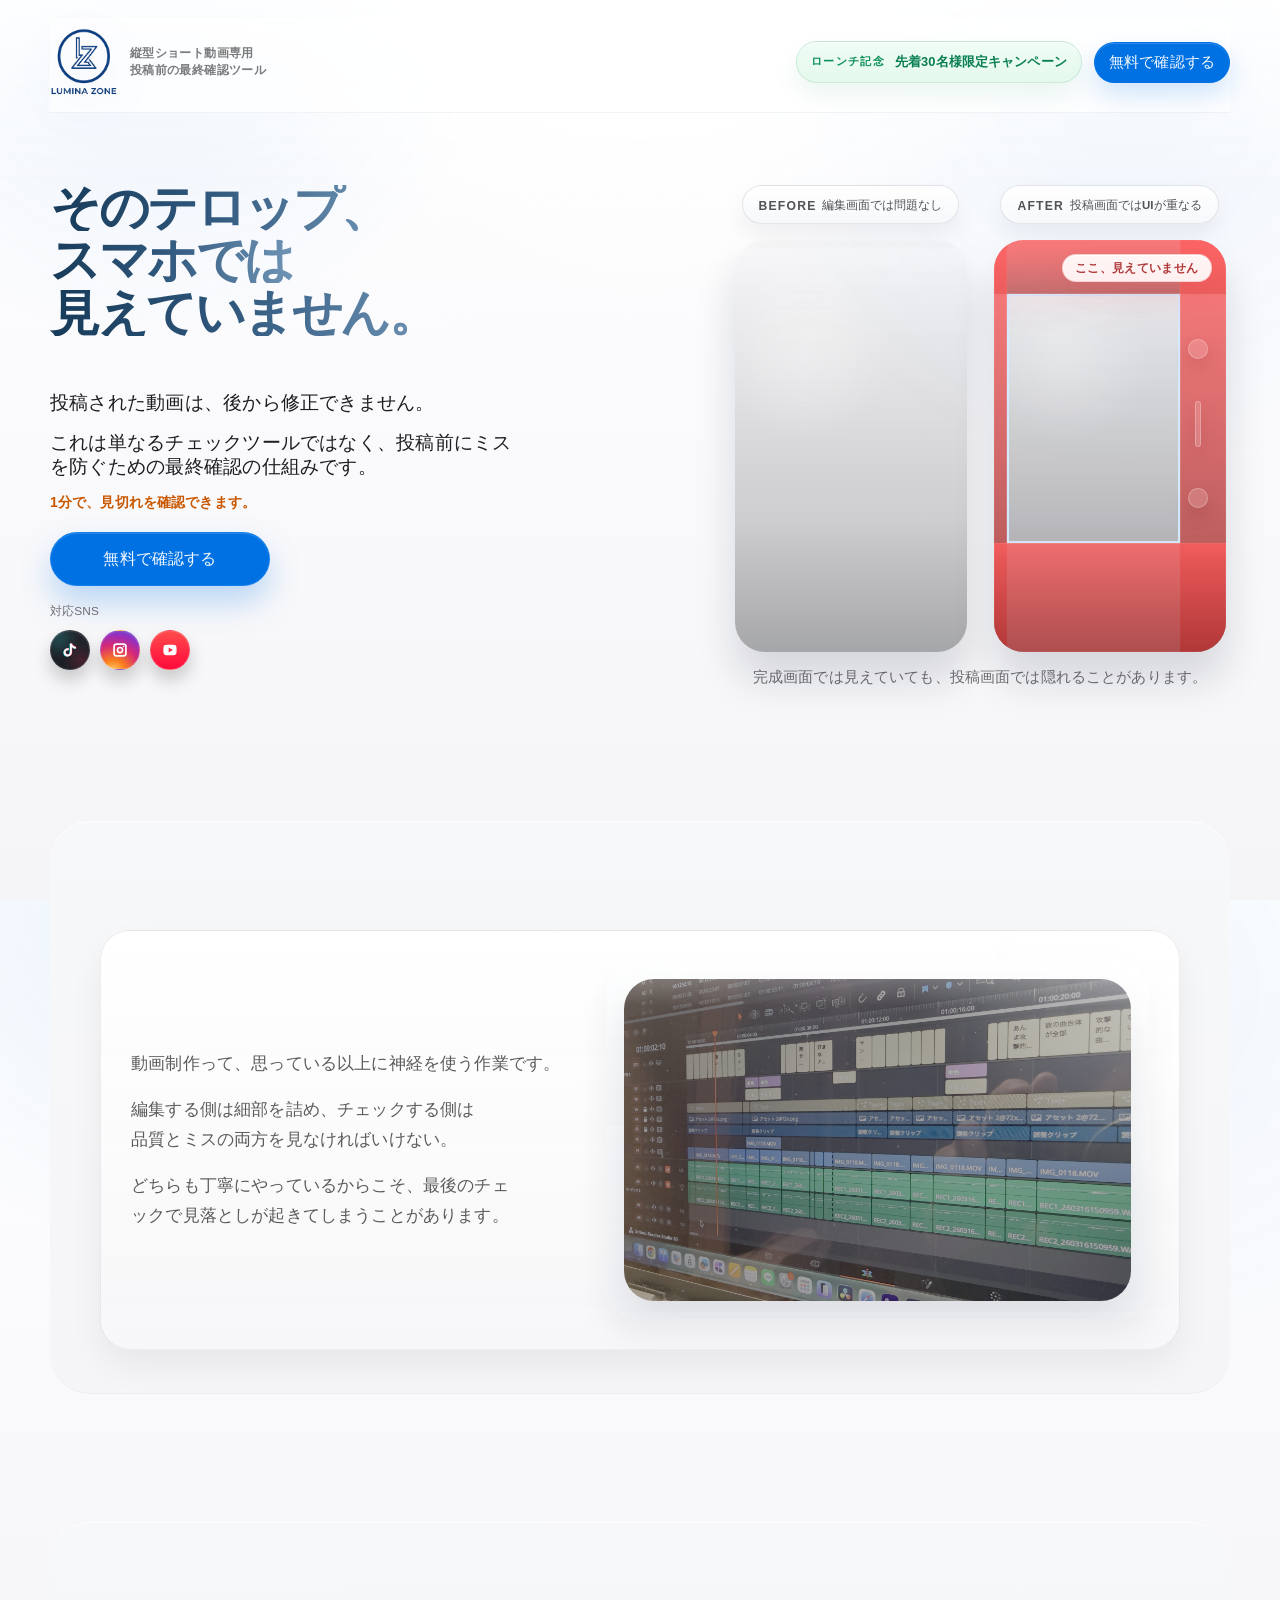
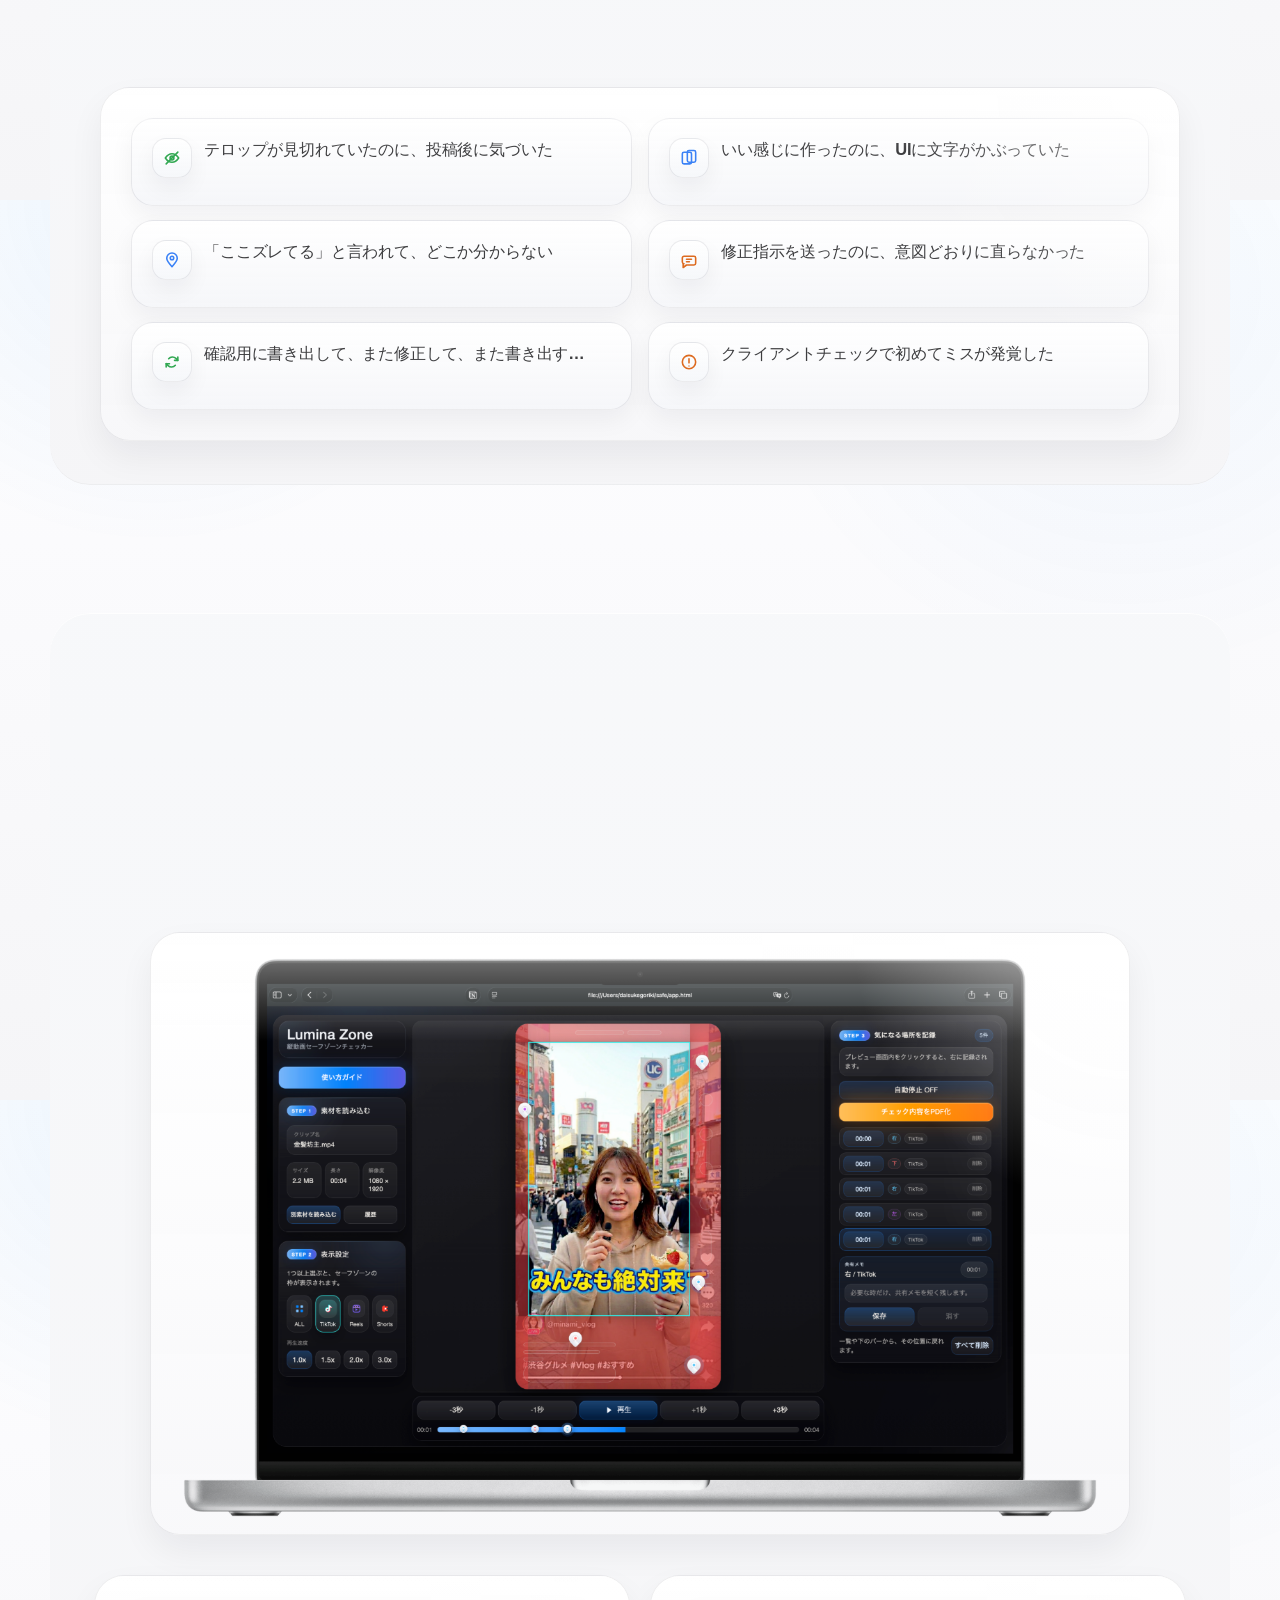
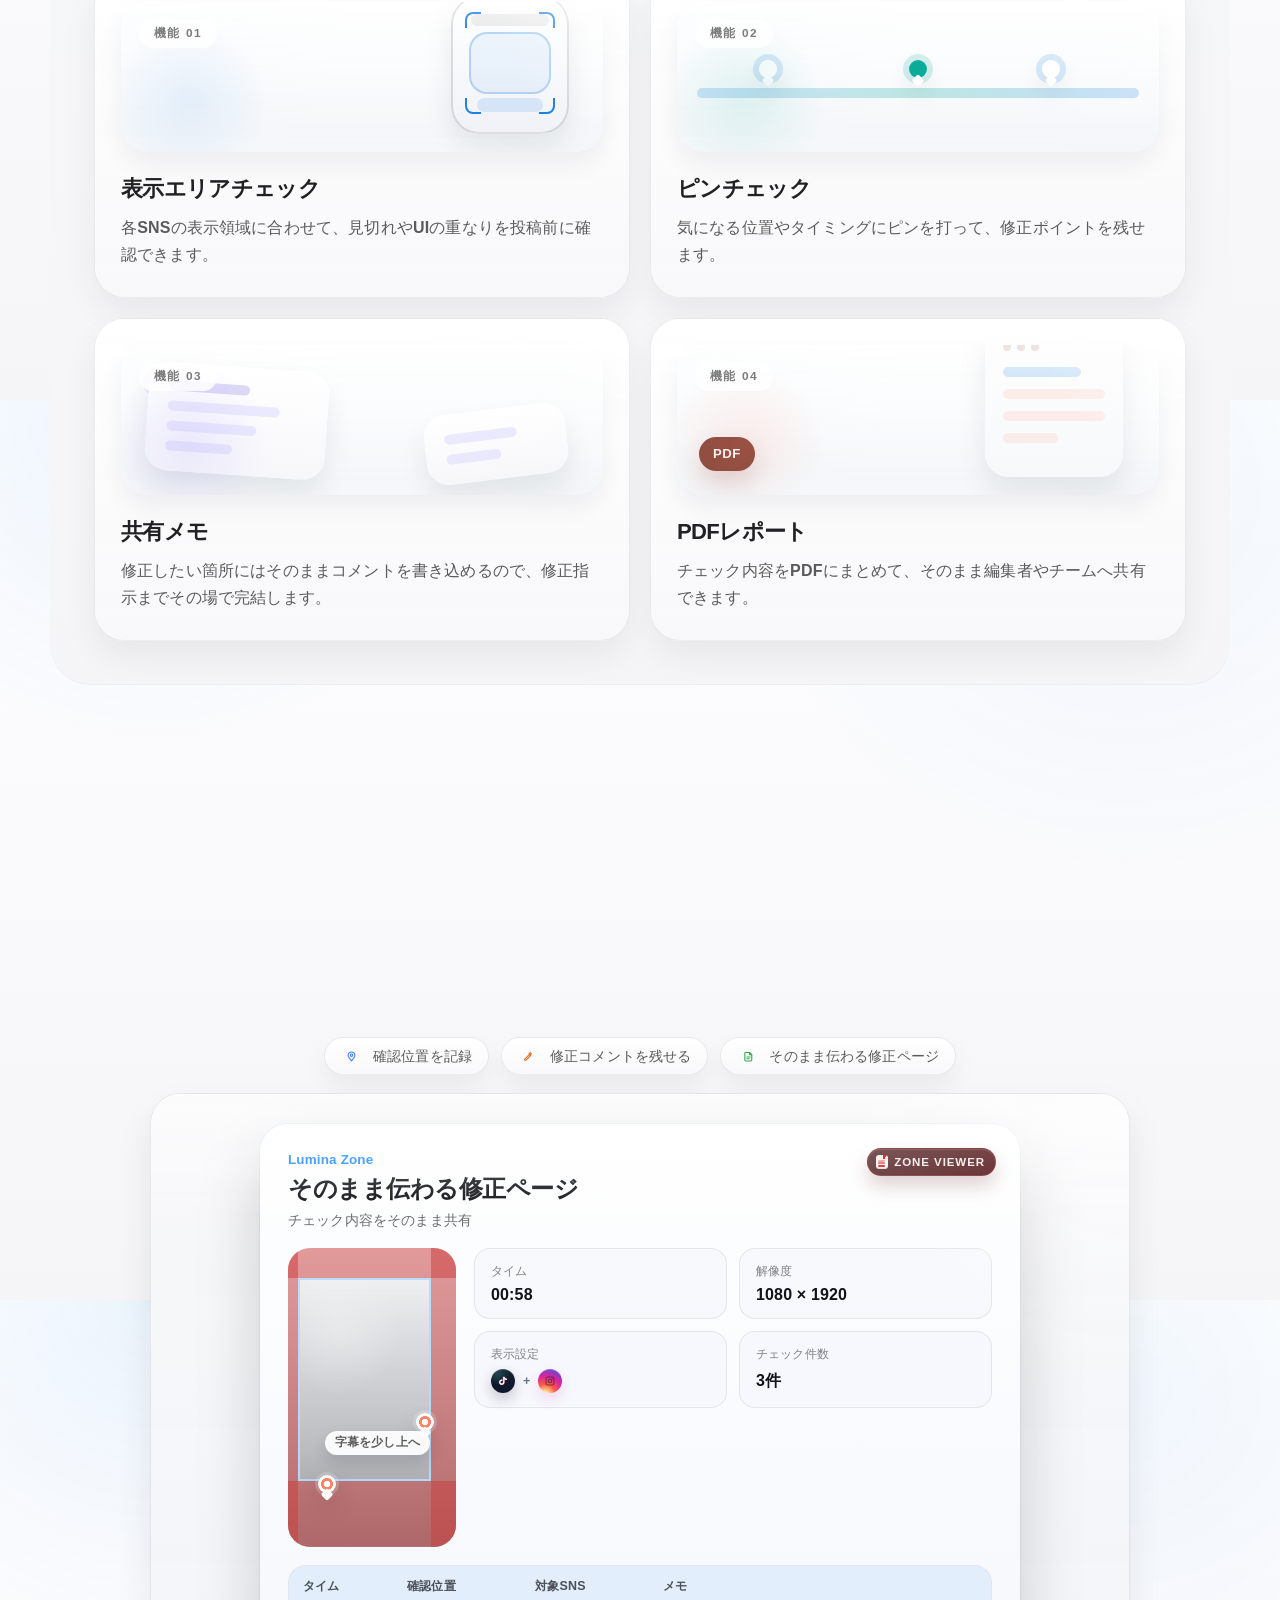
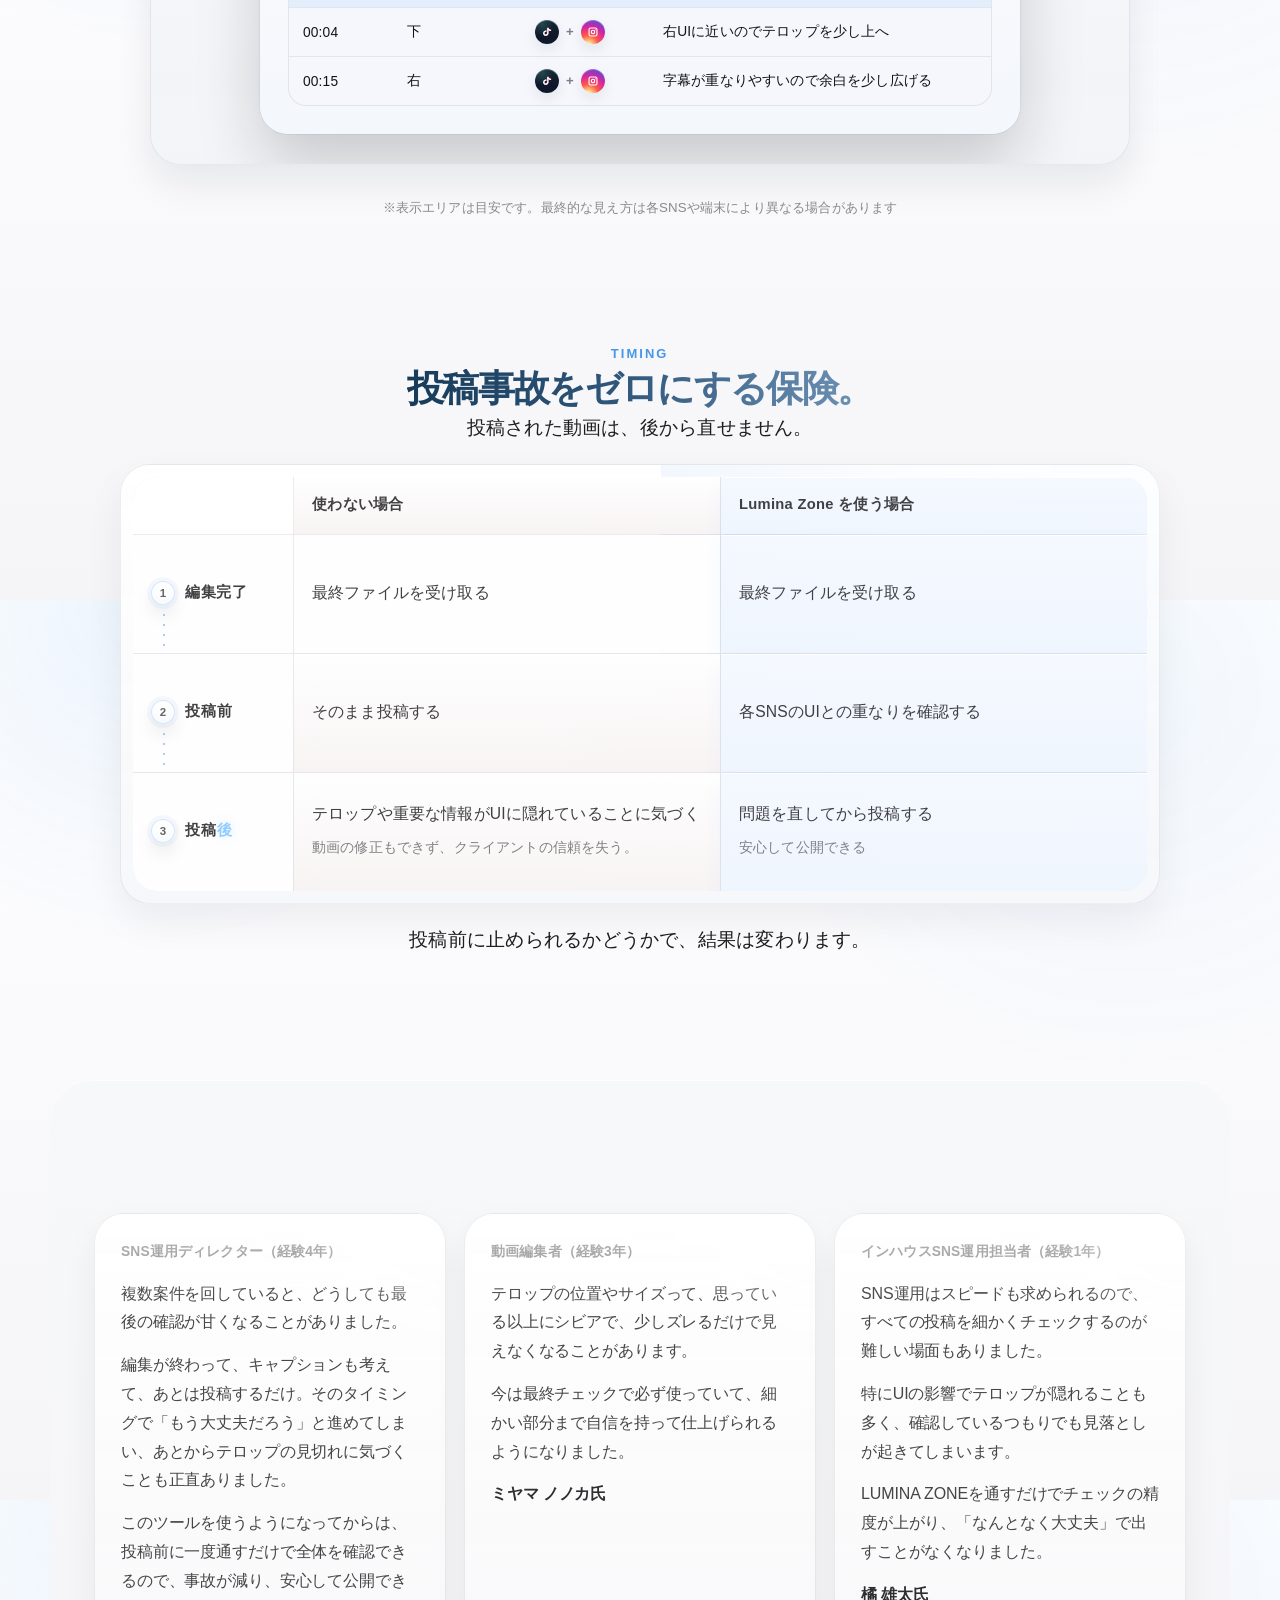
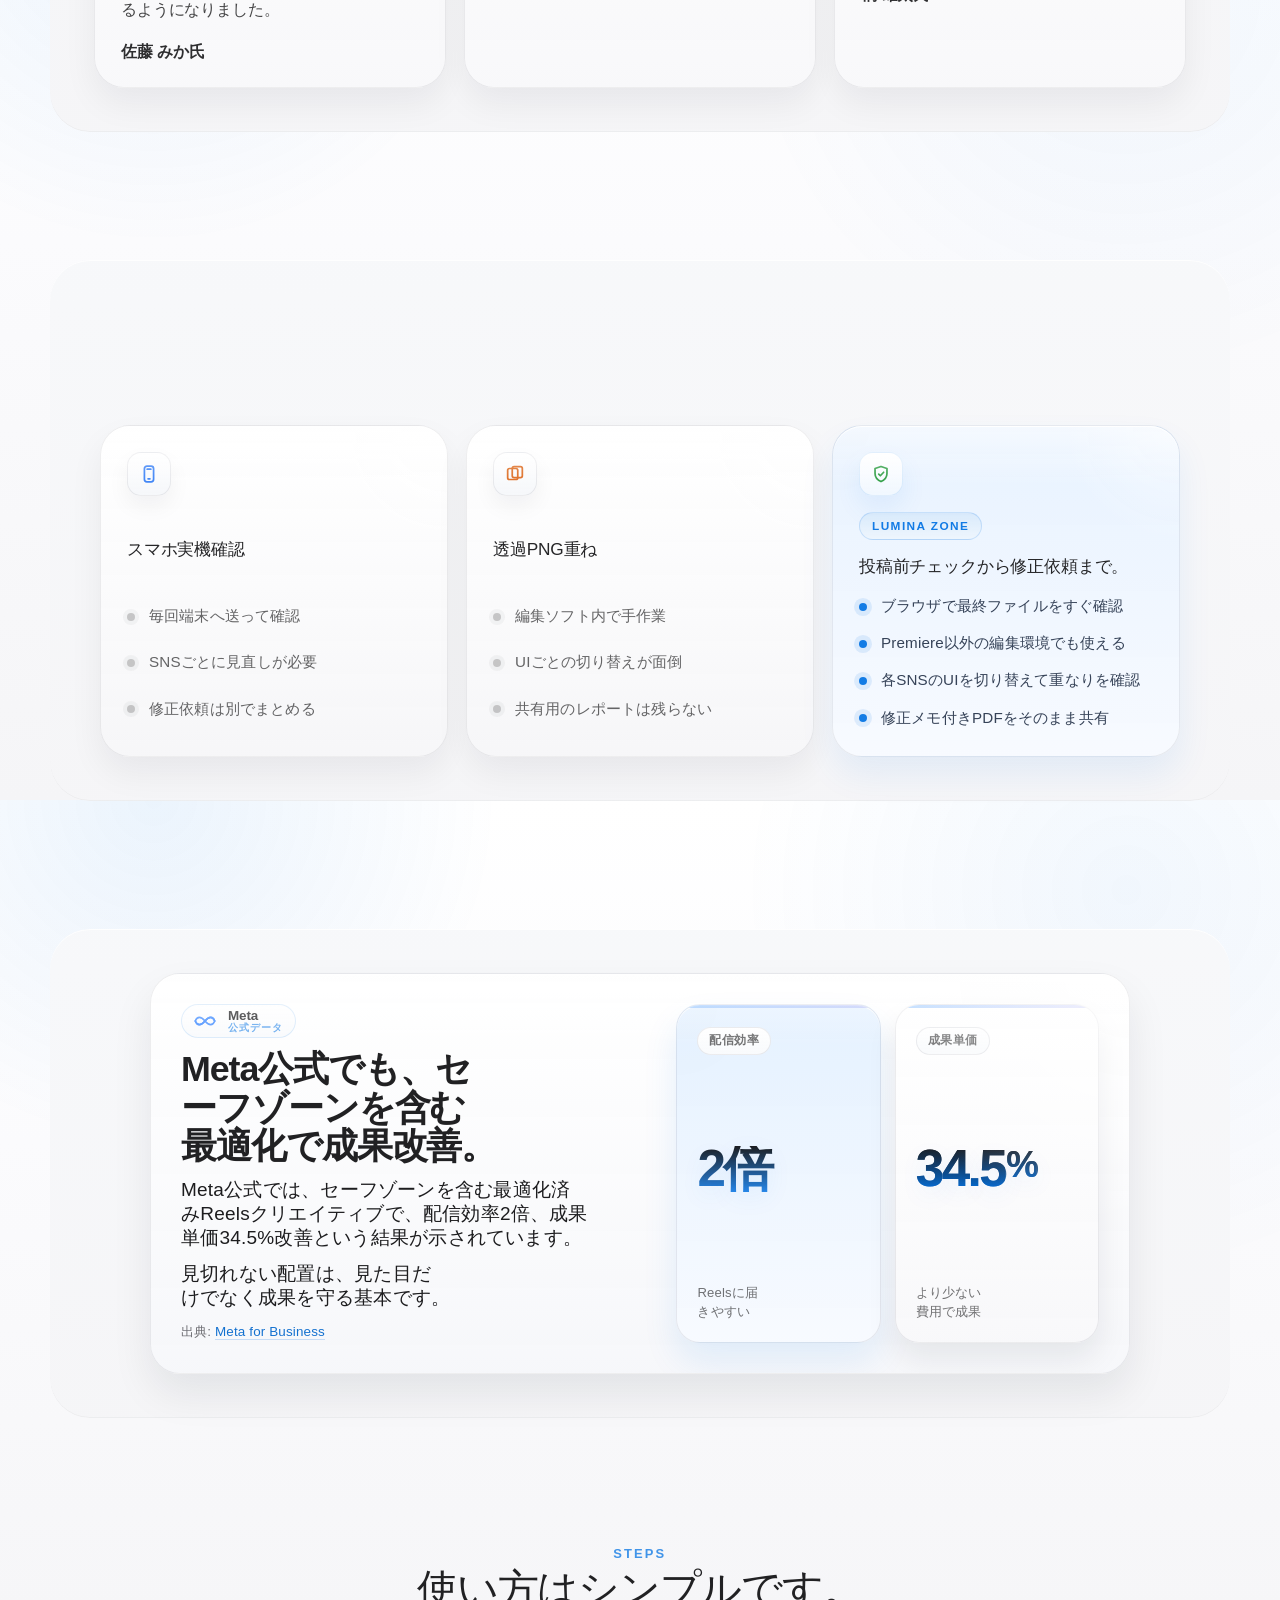
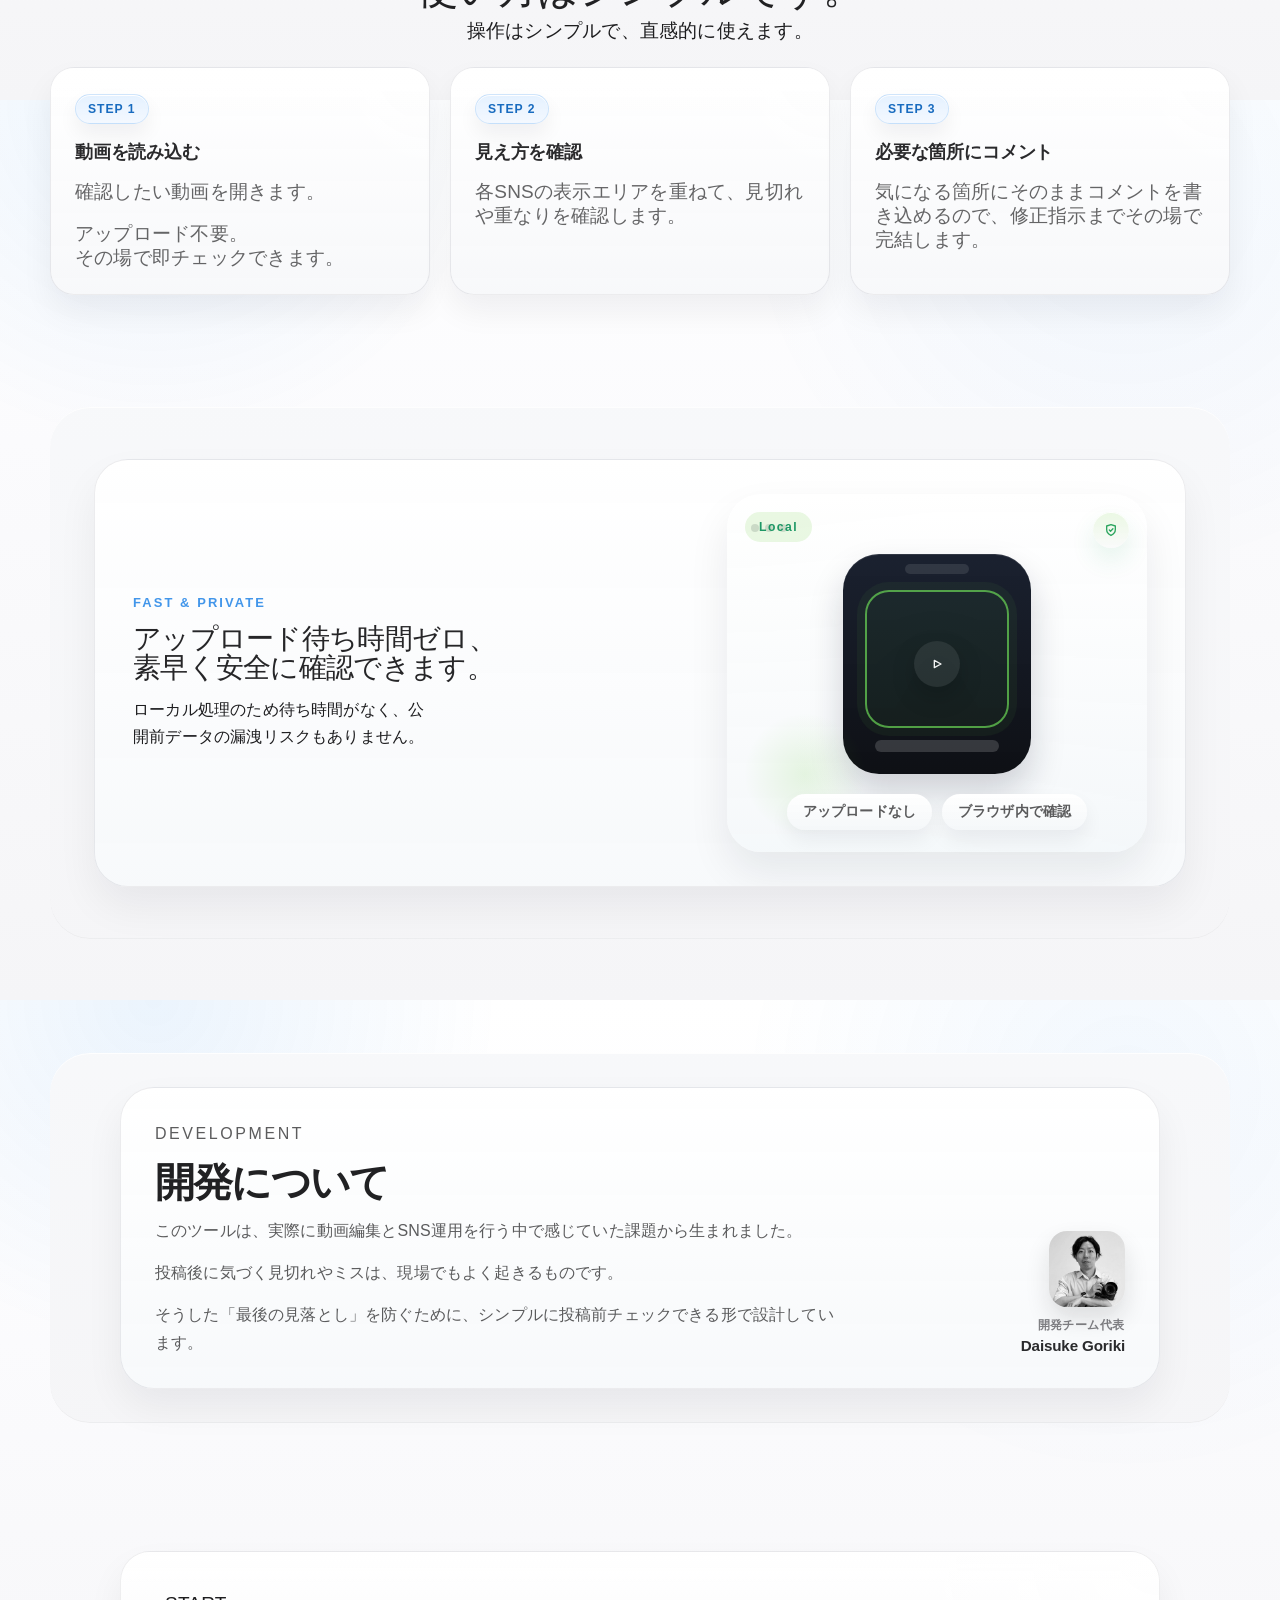
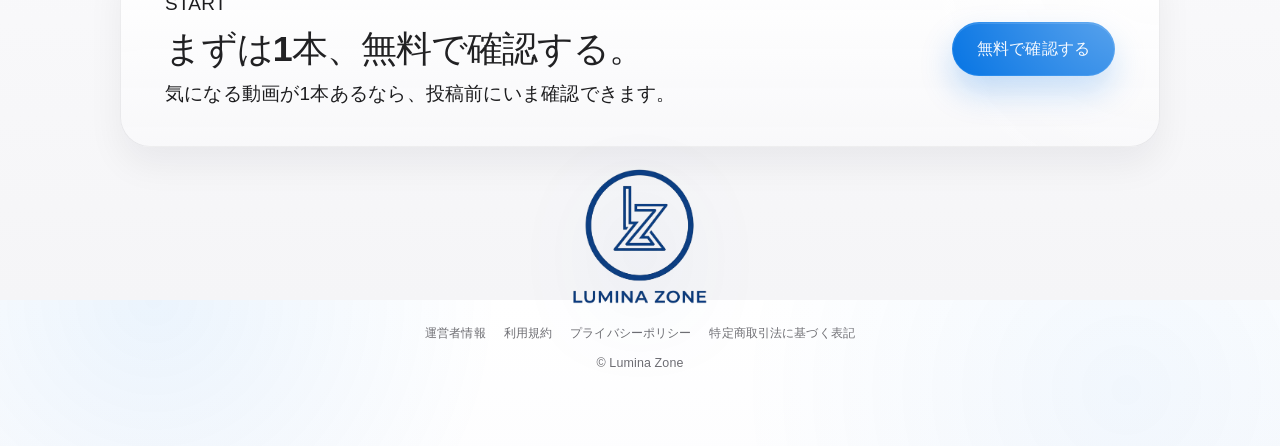
==== index.html @ 4bfb041a "Refine Lumina Zone app UI" ====
<!DOCTYPE html>
<html lang="ja">
<head>
  <meta charset="UTF-8">
  <meta name="viewport" content="width=device-width, initial-scale=1.0">
  <title>Lumina Zone</title>
  <script>document.documentElement.classList.add('has-js');</script>
  <meta
    name="description"
    content="そのテロップ、スマホでは見えていません。投稿画面での見切れリスクを公開前に確認し、コメントで修正指示までまとめられる縦動画チェックツール。"
  >
  <link rel="stylesheet" href="style.css?v=20260418-lp-clarity-1">
</head>
<body class="landing-page">
  <div class="landing-shell">
    <header class="landing-header">
      <a href="./index.html" class="landing-brand" aria-label="Lumina Zone ホーム">
        <img src="./assets/logo_new_blue.PNG" alt="Lumina Zone" class="landing-brand-mark" width="76" height="76">
        <span class="landing-brand-copy landing-brand-copy-tagline">
          <span>縦型ショート動画専用<br>投稿前の最終確認ツール</span>
        </span>
      </a>

      <nav class="landing-nav" aria-label="ページ内ナビゲーション">
        <a href="./login.html?intent=campaign" class="landing-nav-campaign" data-cta-source="header-campaign">
          <span class="landing-nav-campaign-label">ローンチ記念</span>
          <span class="landing-nav-campaign-copy">先着30名様限定キャンペーン</span>
        </a>
        <a href="./login.html" class="landing-nav-cta" id="landingHeaderCta" data-cta-source="header">無料で確認する</a>
      </nav>
    </header>

    <main class="landing-main">
      <section class="landing-hero">
        <div class="landing-hero-copy">
          <h1>
            <span class="landing-hero-gradient landing-hero-line">そのテロップ、</span>
            <span class="landing-hero-gradient landing-hero-line">スマホでは</span>
            <span class="landing-hero-gradient landing-hero-line">見えていません。</span>
          </h1>
        </div>

        <div class="landing-hero-demo" aria-label="表示エリアチェックのビフォーアフター">
          <div class="landing-hero-demo-grid">
            <figure class="landing-about-card landing-hero-demo-card">
              <figcaption class="landing-about-label landing-hero-demo-label">
                <span>Before</span>
                <small>編集画面では問題なし</small>
              </figcaption>
              <div class="landing-diagram-phone landing-diagram-phone-before" aria-hidden="true"></div>
            </figure>

            <figure class="landing-about-card landing-hero-demo-card landing-hero-demo-card-after">
              <figcaption class="landing-about-label landing-hero-demo-label">
                <span>After</span>
                <small>投稿画面ではUIが重なる</small>
              </figcaption>
              <div class="landing-diagram-phone landing-diagram-phone-after" aria-hidden="true">
                <div class="landing-diagram-danger landing-diagram-danger-top"></div>
                <div class="landing-diagram-danger landing-diagram-danger-left"></div>
                <div class="landing-diagram-danger landing-diagram-danger-right"></div>
                <div class="landing-diagram-danger landing-diagram-danger-bottom"></div>
                <div class="landing-hero-ui-hints">
                  <span></span>
                  <span></span>
                  <span></span>
                </div>
                <span class="landing-hero-danger-pill">ここ、見えていません</span>
                <div class="landing-diagram-safe"></div>
              </div>
            </figure>
          </div>
          <p class="landing-hero-demo-note">完成画面では見えていても、投稿画面では隠れることがあります。</p>
        </div>

        <div class="landing-hero-support">
          <p class="landing-lead">
            投稿された動画は、後から修正できません。
          </p>
          <p class="landing-lead landing-lead-secondary">
            これは単なるチェックツールではなく、投稿前にミスを防ぐための最終確認の仕組みです。
          </p>
          <p class="landing-hero-cta-note">1分で、見切れを確認できます。</p>
          <div class="landing-actions">
            <a href="./login.html" class="landing-button landing-button-primary landing-hero-cta" id="landingHeroCta" data-cta-source="hero">無料で確認する</a>
          </div>
          <div class="landing-hero-platforms" aria-label="対応SNS">
            <span class="landing-platform-label">対応SNS</span>
            <div class="landing-platforms">
              <span class="landing-platform-icon platform-tiktok" title="TikTok" aria-label="TikTok">
                <svg viewBox="0 0 24 24" aria-hidden="true">
                  <path class="tiktok-shadow tiktok-cyan" d="M13.8 3.8c.4 1.6 1.4 2.8 2.9 3.6 1 .5 1.8.7 2.4.7v2.5c-.8 0-1.9-.2-3.2-.8-.6-.3-1.3-.7-1.9-1.3v7c0 3.1-2.4 5.5-5.5 5.5s-5.4-2.4-5.4-5.5 2.4-5.5 5.4-5.5c.4 0 .8 0 1.2.1v2.6a4 4 0 0 0-1.2-.2c-1.6 0-2.8 1.2-2.8 2.9 0 1.6 1.2 2.8 2.8 2.8 1.6 0 2.9-1.2 2.9-2.8V3.8h2.4Z"/>
                  <path class="tiktok-shadow tiktok-red" d="M14.9 3c.4 1.5 1.5 2.8 3 3.6 1 .5 1.9.7 2.5.7v2.7c-.8 0-2-.2-3.4-.9-.7-.3-1.4-.8-2-1.4v7.2c0 3.1-2.5 5.6-5.6 5.6S3.8 18 3.8 14.9s2.5-5.6 5.6-5.6c.4 0 .8 0 1.2.1v2.7c-.4-.1-.8-.2-1.2-.2-1.6 0-2.9 1.3-2.9 3s1.3 2.9 2.9 2.9 2.9-1.3 2.9-2.9V3h2.6Z"/>
                  <path class="tiktok-main" d="M14.4 3.3c.4 1.6 1.5 2.9 3 3.7 1 .5 1.9.7 2.4.7v2.6c-.8 0-2-.2-3.3-.9-.7-.3-1.4-.8-2-1.4v7.1c0 3.1-2.5 5.6-5.6 5.6S3.5 18.2 3.5 15.1s2.5-5.6 5.6-5.6c.4 0 .8 0 1.2.1v2.7c-.4-.2-.8-.2-1.2-.2-1.6 0-2.9 1.3-2.9 3S7.5 18 9.1 18s2.9-1.3 2.9-2.9V3.3h2.4Z"/>
                </svg>
              </span>
              <span class="landing-platform-icon platform-instagram" title="Instagram" aria-label="Instagram">
                <svg viewBox="0 0 24 24" aria-hidden="true">
                  <path d="M7.2 3h9.6A4.2 4.2 0 0 1 21 7.2v9.6a4.2 4.2 0 0 1-4.2 4.2H7.2A4.2 4.2 0 0 1 3 16.8V7.2A4.2 4.2 0 0 1 7.2 3Zm0 2.2a2 2 0 0 0-2 2v9.6a2 2 0 0 0 2 2h9.6a2 2 0 0 0 2-2V7.2a2 2 0 0 0-2-2H7.2Zm4.8 2.3A4.5 4.5 0 1 1 7.5 12 4.5 4.5 0 0 1 12 7.5Zm0 2.2A2.3 2.3 0 1 0 14.3 12 2.3 2.3 0 0 0 12 9.7Zm4.7-3.4a1.1 1.1 0 1 1-1.1 1.1 1.1 1.1 0 0 1 1.1-1.1Z"/>
                </svg>
              </span>
              <span class="landing-platform-icon platform-youtube" title="YouTube" aria-label="YouTube">
                <svg viewBox="0 0 24 24" aria-hidden="true">
                  <path d="M20.4 7.2c-.2-.9-.9-1.6-1.8-1.8C17 5 12 5 12 5s-5 0-6.6.4c-.9.2-1.6.9-1.8 1.8C3.2 8.8 3.2 12 3.2 12s0 3.2.4 4.8c.2.9.9 1.6 1.8 1.8 1.6.4 6.6.4 6.6.4s5 0 6.6-.4c.9-.2 1.6-.9 1.8-1.8.4-1.6.4-4.8.4-4.8s0-3.2-.4-4.8ZM10.2 15.4V8.6L15.9 12l-5.7 3.4Z"/>
                </svg>
              </span>
            </div>
          </div>
        </div>
      </section>

      <section class="landing-section landing-section-centered landing-story-section landing-section-light" aria-label="制作現場で起きやすい見落とし">
        <div class="landing-section-head landing-section-head-centered landing-story-head">
          <h2>丁寧なほど、ミスは起きる。</h2>
        </div>

        <div class="landing-story-panel landing-card">
          <div class="landing-story-copy">
            <p>動画制作って、思っている以上に神経を使う作業です。</p>
            <p>編集する側は細部を詰め、チェックする側は品質とミスの両方を見なければいけない。</p>
            <p>どちらも丁寧にやっているからこそ、最後のチェックで見落としが起きてしまうことがあります。</p>
          </div>

          <figure class="landing-story-visual" aria-label="動画制作の編集画面">
            <img src="./assets/pc.jpg" alt="動画編集タイムラインの画面" class="landing-story-image" width="1210" height="907">
          </figure>
        </div>
      </section>

      <section id="common-problems" class="landing-section landing-section-centered landing-highlights-section landing-section-light" aria-label="よくある見落とし">
        <div class="landing-section-head landing-section-head-centered">
          <p class="landing-section-kicker">Common Problems</p>
          <h2>こんな経験、ありませんか？</h2>
          <p class="landing-section-intro landing-highlights-intro">
            地味なミスこそ、クライアントの信頼残高に直結します
          </p>
        </div>

        <div class="landing-highlights-panel landing-card">
          <ul class="landing-highlights-list" aria-label="よくある見落としの例">
            <li class="landing-highlights-item">
              <span class="landing-highlight-icon landing-highlight-icon-green" aria-hidden="true">
                <svg viewBox="0 0 24 24">
                  <path d="M4 12c2.3-3.4 4.9-5.1 8-5.1s5.7 1.7 8 5.1c-2.3 3.4-4.9 5.1-8 5.1S6.3 15.4 4 12Z"></path>
                  <circle cx="12" cy="12" r="2.3"></circle>
                  <path d="M5 19L19 5"></path>
                </svg>
              </span>
              <span class="landing-highlights-item-text">テロップが見切れていたのに、投稿後に気づいた</span>
            </li>
            <li class="landing-highlights-item">
              <span class="landing-highlight-icon landing-highlight-icon-blue" aria-hidden="true">
                <svg viewBox="0 0 24 24">
                  <rect x="4" y="5" width="11" height="14" rx="2"></rect>
                  <rect x="10" y="3" width="10" height="14" rx="2"></rect>
                </svg>
              </span>
              <span class="landing-highlights-item-text">いい感じに作ったのに、UIに文字がかぶっていた</span>
            </li>
            <li class="landing-highlights-item">
              <span class="landing-highlight-icon landing-highlight-icon-blue" aria-hidden="true">
                <svg viewBox="0 0 24 24">
                  <path d="M12 20c4.2-4.6 6.3-7.9 6.3-10.1A6.3 6.3 0 1 0 5.7 9.9C5.7 12.1 7.8 15.4 12 20Z"></path>
                  <circle cx="12" cy="9.6" r="2.1"></circle>
                </svg>
              </span>
              <span class="landing-highlights-item-text">「ここズレてる」と言われて、どこか分からない</span>
            </li>
            <li class="landing-highlights-item">
              <span class="landing-highlight-icon landing-highlight-icon-orange" aria-hidden="true">
                <svg viewBox="0 0 24 24">
                  <path d="M6 7.5h12a2 2 0 0 1 2 2v6.5a2 2 0 0 1-2 2H9l-4 3v-4.5H6a2 2 0 0 1-2-2V9.5a2 2 0 0 1 2-2Z"></path>
                  <path d="M9 11h6"></path>
                  <path d="M9 14h3.5"></path>
                </svg>
              </span>
              <span class="landing-highlights-item-text">修正指示を送ったのに、意図どおりに直らなかった</span>
            </li>
            <li class="landing-highlights-item">
              <span class="landing-highlight-icon landing-highlight-icon-green" aria-hidden="true">
                <svg viewBox="0 0 24 24">
                  <path d="M8 8a6 6 0 0 1 8.7-.3L19 10"></path>
                  <path d="M16 16a6 6 0 0 1-8.7.3L5 14"></path>
                  <path d="M19 6v4h-4"></path>
                  <path d="M5 18v-4h4"></path>
                </svg>
              </span>
              <span class="landing-highlights-item-text">確認用に書き出して、また修正して、また書き出す…</span>
            </li>
            <li class="landing-highlights-item">
              <span class="landing-highlight-icon landing-highlight-icon-orange" aria-hidden="true">
                <svg viewBox="0 0 24 24">
                  <circle cx="12" cy="12" r="8"></circle>
                  <path d="M12 8v5"></path>
                  <circle cx="12" cy="16.8" r="0.8" fill="currentColor" stroke="none"></circle>
                </svg>
              </span>
              <span class="landing-highlights-item-text">クライアントチェックで初めてミスが発覚した</span>
            </li>
          </ul>
        </div>
      </section>

      <section class="landing-section landing-section-centered landing-capabilities-section landing-section-light" aria-label="Lumina Zoneでできること">
        <div class="landing-section-head landing-section-head-centered landing-capabilities-head">
          <p class="landing-section-kicker">Capabilities</p>
          <p class="landing-capabilities-label">Lumina Zoneの4つの機能</p>
          <h2>確認、指示、共有まで。</h2>
          <p class="landing-section-intro">
            Lumina Zoneは、見切れチェックだけで終わりません。気になる箇所にピンを打ち、コメントを残し、PDFでそのまま共有できます。
          </p>
          <p class="landing-capabilities-support">
            修正したい箇所にはそのままコメントを書き込めるので、修正指示までその場で完結します。
          </p>
          <p class="landing-capabilities-support landing-capabilities-support-muted">
            Premiere以外の編集環境でも使えるシンプルなチェックツールです。
          </p>
        </div>

        <figure class="landing-preview-card landing-card landing-capabilities-preview">
          <img
            src="./assets/mac-hero.png"
            alt="Lumina Zone の確認画面"
            class="landing-preview-image"
          >
        </figure>

        <div class="landing-capabilities-grid" aria-label="Lumina Zoneの主な機能">
          <article class="landing-capability-card landing-card">
            <div class="landing-capability-scene is-zone" aria-hidden="true">
              <span class="landing-capability-index">機能 01</span>
              <div class="landing-capability-phone">
                <span class="landing-capability-ui-band is-top"></span>
                <span class="landing-capability-ui-caption"></span>
                <span class="landing-capability-safe-frame"></span>
                <span class="landing-capability-safe-corner is-top-left"></span>
                <span class="landing-capability-safe-corner is-top-right"></span>
                <span class="landing-capability-safe-corner is-bottom-left"></span>
                <span class="landing-capability-safe-corner is-bottom-right"></span>
              </div>
            </div>
            <div class="landing-capability-copy">
              <h3>表示エリアチェック</h3>
              <p>各SNSの表示領域に合わせて、見切れやUIの重なりを投稿前に確認できます。</p>
            </div>
          </article>

          <article class="landing-capability-card landing-card">
            <div class="landing-capability-scene is-pin" aria-hidden="true">
              <span class="landing-capability-index">機能 02</span>
              <div class="landing-capability-timeline">
                <span class="landing-capability-track"></span>
                <span class="landing-capability-pin is-left"></span>
                <span class="landing-capability-pin is-center"></span>
                <span class="landing-capability-pin is-right"></span>
              </div>
            </div>
            <div class="landing-capability-copy">
              <h3>ピンチェック</h3>
              <p>気になる位置やタイミングにピンを打って、修正ポイントを残せます。</p>
            </div>
          </article>

          <article class="landing-capability-card landing-card">
            <div class="landing-capability-scene is-note" aria-hidden="true">
              <span class="landing-capability-index">機能 03</span>
              <span class="landing-capability-note-chip">MEMO</span>
              <div class="landing-capability-note-tab" aria-hidden="true"></div>
              <div class="landing-capability-note-card is-back">
                <span></span>
                <span></span>
              </div>
              <div class="landing-capability-note-card is-front">
                <span class="landing-capability-note-title"></span>
                <span></span>
                <span></span>
                <span></span>
              </div>
            </div>
            <div class="landing-capability-copy">
              <h3>共有メモ</h3>
              <p>修正したい箇所にはそのままコメントを書き込めるので、修正指示までその場で完結します。</p>
            </div>
          </article>

          <article class="landing-capability-card landing-card">
            <div class="landing-capability-scene is-report" aria-hidden="true">
              <span class="landing-capability-index">機能 04</span>
              <div class="landing-capability-report-sheet">
                <div class="landing-capability-report-head">
                  <span class="landing-capability-report-dot"></span>
                  <span class="landing-capability-report-dot"></span>
                  <span class="landing-capability-report-dot"></span>
                </div>
                <span class="landing-capability-report-line is-title"></span>
                <span class="landing-capability-report-line"></span>
                <span class="landing-capability-report-line"></span>
                <span class="landing-capability-report-line is-short"></span>
              </div>
              <span class="landing-capability-pdf-badge">PDF</span>
            </div>
            <div class="landing-capability-copy">
              <h3>PDFレポート</h3>
              <p>チェック内容をPDFにまとめて、そのまま編集者やチームへ共有できます。</p>
            </div>
          </article>
        </div>
      </section>

      <section id="report" class="landing-section landing-section-centered landing-report-section">
        <div class="landing-section-head landing-section-head-centered">
          <p class="landing-section-kicker">Report</p>
          <div class="landing-report-heading">
          <h2><span class="landing-hero-gradient landing-emphasis-gradient">Zone Viewer</span></h2>
        </div>
        <p class="landing-section-intro">
            修正内容がズレずに伝わる共有ページ
        </p>
        <p class="landing-report-support">「これ、どこのことですか？」が、なくなる</p>
        <p class="landing-report-support">チェックした内容は、Zone Viewerとして共有できます。</p>
        <p class="landing-report-support">どこをどう直すかが一目で分かるので、説明のやりとりが必要ありません。</p>
      </div>

        <div class="landing-report-stack">
          <div class="landing-report-signals" aria-label="レポートでできること">
            <span class="landing-report-signal">
              <span class="landing-report-signal-icon landing-report-signal-icon-blue" aria-hidden="true">
                <svg viewBox="0 0 24 24">
                  <path d="M12 20c4.2-4.6 6.3-7.9 6.3-10.1A6.3 6.3 0 1 0 5.7 9.9C5.7 12.1 7.8 15.4 12 20Z"></path>
                  <circle cx="12" cy="9.6" r="2.1"></circle>
                </svg>
              </span>
              <span>確認位置を記録</span>
            </span>
            <span class="landing-report-signal">
              <span class="landing-report-signal-icon landing-report-signal-icon-orange" aria-hidden="true">
                <svg viewBox="0 0 24 24">
                  <path d="M5 16.8V19h2.2l8.9-8.9-2.2-2.2L5 16.8Z"></path>
                  <path d="m13 6.9 2.1-2.1 2.2 2.2-2.1 2.1"></path>
                </svg>
              </span>
              <span>修正コメントを残せる</span>
            </span>
            <span class="landing-report-signal">
              <span class="landing-report-signal-icon landing-report-signal-icon-green" aria-hidden="true">
                <svg viewBox="0 0 24 24">
                  <path d="M7 4.5h7l4 4v10a1.8 1.8 0 0 1-1.8 1.8H7A1.8 1.8 0 0 1 5.2 18.5V6.3A1.8 1.8 0 0 1 7 4.5Z"></path>
                  <path d="M14 4.5v4h4"></path>
                  <path d="M9 13h6"></path>
                  <path d="M9 16h4"></path>
                </svg>
              </span>
              <span>そのまま伝わる修正ページ</span>
            </span>
          </div>

          <div class="landing-report-visual landing-card" aria-hidden="true">
            <div class="landing-report-sheet">
              <span class="landing-report-sheet-badge" aria-label="Zone Viewer">
                <span class="landing-report-pdf-icon landing-report-pdf-icon-compact" aria-hidden="true"></span>
                Zone Viewer
              </span>
              <div class="landing-report-head">
                <span class="landing-report-brand">Lumina Zone</span>
                <strong>そのまま伝わる修正ページ</strong>
                <span>チェック内容をそのまま共有</span>
              </div>

              <div class="landing-report-body">
                <div class="landing-report-thumb">
                  <div class="landing-report-thumb-safe"></div>
                  <div class="landing-report-thumb-danger is-top"></div>
                  <div class="landing-report-thumb-danger is-left"></div>
                  <div class="landing-report-thumb-danger is-right"></div>
                  <div class="landing-report-thumb-danger is-bottom"></div>
                  <div class="landing-report-thumb-pin is-a"></div>
                  <div class="landing-report-thumb-pin is-b"></div>
                  <div class="landing-report-thumb-note">字幕を少し上へ</div>
                </div>

                <div class="landing-report-meta">
                  <div><span>タイム</span><strong>00:58</strong></div>
                  <div><span>解像度</span><strong>1080 × 1920</strong></div>
                  <div>
                    <span>表示設定</span>
                    <strong class="landing-report-meta-platforms">
                      <span class="platform-inline-group" aria-label="TikTok と Instagram">
                        <span class="platform-inline-icon platform-inline-icon-tiktok" aria-hidden="true">
                          <svg class="platform-inline-svg" viewBox="0 0 24 24">
                            <path class="tiktok-cyan" d="M14.2 4.1c.4 1.4 1.4 2.5 2.8 3.2.9.4 1.8.6 2.3.6v2.3c-.8 0-1.9-.2-3.1-.8-.6-.3-1.2-.7-1.8-1.2v6.3c0 2.9-2.3 5.2-5.2 5.2s-5.2-2.3-5.2-5.2 2.3-5.1 5.2-5.1c.4 0 .7 0 1.1.1V12a3.9 3.9 0 0 0-1.1-.1c-1.4 0-2.6 1.1-2.6 2.6S7.7 17 9.1 17s2.7-1.1 2.7-2.6V4.1h2.4Z"></path>
                            <path class="tiktok-red" d="M15.1 3.3c.4 1.5 1.5 2.7 3 3.4 1 .5 1.9.7 2.5.7V10c-.8 0-2-.2-3.3-.8-.7-.3-1.3-.7-1.9-1.3v6.5c0 2.9-2.4 5.3-5.3 5.3S4.8 17.3 4.8 14.4s2.4-5.3 5.3-5.3c.4 0 .7 0 1.1.1v2.5a4 4 0 0 0-1.1-.2c-1.5 0-2.7 1.2-2.7 2.8 0 1.5 1.2 2.7 2.7 2.7 1.6 0 2.8-1.2 2.8-2.7V3.3h2.2Z"></path>
                            <path class="tiktok-main" d="M14.7 3.6c.4 1.5 1.4 2.6 2.9 3.4.9.5 1.8.7 2.4.7v2.4c-.8 0-2-.2-3.2-.8-.7-.3-1.3-.7-1.9-1.3v6.4c0 2.9-2.4 5.2-5.3 5.2s-5.2-2.3-5.2-5.2S6.8 9.1 9.7 9.1c.3 0 .7 0 1 .1v2.4c-.3-.1-.7-.1-1-.1-1.5 0-2.8 1.2-2.8 2.8S8.2 17 9.7 17s2.8-1.2 2.8-2.8V3.6h2.2Z"></path>
                          </svg>
                        </span>
                        <span class="platform-inline-plus" aria-hidden="true">+</span>
                        <span class="platform-inline-icon platform-inline-icon-instagram" aria-hidden="true">
                          <svg class="platform-inline-svg" viewBox="0 0 24 24">
                            <path d="M7.2 3h9.6A4.2 4.2 0 0 1 21 7.2v9.6a4.2 4.2 0 0 1-4.2 4.2H7.2A4.2 4.2 0 0 1 3 16.8V7.2A4.2 4.2 0 0 1 7.2 3Zm0 2.2a2 2 0 0 0-2 2v9.6a2 2 0 0 0 2 2h9.6a2 2 0 0 0 2-2V7.2a2 2 0 0 0-2-2H7.2Zm4.8 2.3A4.5 4.5 0 1 1 7.5 12 4.5 4.5 0 0 1 12 7.5Zm0 2.2A2.3 2.3 0 1 0 14.3 12 2.3 2.3 0 0 0 12 9.7Zm4.7-3.4a1.1 1.1 0 1 1-1.1 1.1 1.1 1.1 0 0 1 1.1-1.1Z"></path>
                          </svg>
                        </span>
                      </span>
                    </strong>
                  </div>
                  <div><span>チェック件数</span><strong>3件</strong></div>
                </div>
              </div>

              <div class="landing-report-table">
                <div class="landing-report-row is-head"><span>タイム</span><span>確認位置</span><span>対象SNS</span><span>メモ</span></div>
                <div class="landing-report-row">
                  <span>00:04</span>
                  <span>下</span>
                  <span class="platform-inline-group landing-report-platform-icons" aria-label="TikTok と Instagram">
                    <span class="platform-inline-icon platform-inline-icon-tiktok" aria-hidden="true">
                      <svg class="platform-inline-svg" viewBox="0 0 24 24">
                        <path class="tiktok-cyan" d="M14.2 4.1c.4 1.4 1.4 2.5 2.8 3.2.9.4 1.8.6 2.3.6v2.3c-.8 0-1.9-.2-3.1-.8-.6-.3-1.2-.7-1.8-1.2v6.3c0 2.9-2.3 5.2-5.2 5.2s-5.2-2.3-5.2-5.2 2.3-5.1 5.2-5.1c.4 0 .7 0 1.1.1V12a3.9 3.9 0 0 0-1.1-.1c-1.4 0-2.6 1.1-2.6 2.6S7.7 17 9.1 17s2.7-1.1 2.7-2.6V4.1h2.4Z"></path>
                        <path class="tiktok-red" d="M15.1 3.3c.4 1.5 1.5 2.7 3 3.4 1 .5 1.9.7 2.5.7V10c-.8 0-2-.2-3.3-.8-.7-.3-1.3-.7-1.9-1.3v6.5c0 2.9-2.4 5.3-5.3 5.3S4.8 17.3 4.8 14.4s2.4-5.3 5.3-5.3c.4 0 .7 0 1.1.1v2.5a4 4 0 0 0-1.1-.2c-1.5 0-2.7 1.2-2.7 2.8 0 1.5 1.2 2.7 2.7 2.7 1.6 0 2.8-1.2 2.8-2.7V3.3h2.2Z"></path>
                        <path class="tiktok-main" d="M14.7 3.6c.4 1.5 1.4 2.6 2.9 3.4.9.5 1.8.7 2.4.7v2.4c-.8 0-2-.2-3.2-.8-.7-.3-1.3-.7-1.9-1.3v6.4c0 2.9-2.4 5.2-5.3 5.2s-5.2-2.3-5.2-5.2S6.8 9.1 9.7 9.1c.3 0 .7 0 1 .1v2.4c-.3-.1-.7-.1-1-.1-1.5 0-2.8 1.2-2.8 2.8S8.2 17 9.7 17s2.8-1.2 2.8-2.8V3.6h2.2Z"></path>
                      </svg>
                    </span>
                    <span class="platform-inline-plus" aria-hidden="true">+</span>
                    <span class="platform-inline-icon platform-inline-icon-instagram" aria-hidden="true">
                      <svg class="platform-inline-svg" viewBox="0 0 24 24">
                        <path d="M7.2 3h9.6A4.2 4.2 0 0 1 21 7.2v9.6a4.2 4.2 0 0 1-4.2 4.2H7.2A4.2 4.2 0 0 1 3 16.8V7.2A4.2 4.2 0 0 1 7.2 3Zm0 2.2a2 2 0 0 0-2 2v9.6a2 2 0 0 0 2 2h9.6a2 2 0 0 0 2-2V7.2a2 2 0 0 0-2-2H7.2Zm4.8 2.3A4.5 4.5 0 1 1 7.5 12 4.5 4.5 0 0 1 12 7.5Zm0 2.2A2.3 2.3 0 1 0 14.3 12 2.3 2.3 0 0 0 12 9.7Zm4.7-3.4a1.1 1.1 0 1 1-1.1 1.1 1.1 1.1 0 0 1 1.1-1.1Z"></path>
                      </svg>
                    </span>
                  </span>
                  <span>右UIに近いのでテロップを少し上へ</span>
                </div>
                <div class="landing-report-row">
                  <span>00:15</span>
                  <span>右</span>
                  <span class="platform-inline-group landing-report-platform-icons" aria-label="TikTok と Instagram">
                    <span class="platform-inline-icon platform-inline-icon-tiktok" aria-hidden="true">
                      <svg class="platform-inline-svg" viewBox="0 0 24 24">
                        <path class="tiktok-cyan" d="M14.2 4.1c.4 1.4 1.4 2.5 2.8 3.2.9.4 1.8.6 2.3.6v2.3c-.8 0-1.9-.2-3.1-.8-.6-.3-1.2-.7-1.8-1.2v6.3c0 2.9-2.3 5.2-5.2 5.2s-5.2-2.3-5.2-5.2 2.3-5.1 5.2-5.1c.4 0 .7 0 1.1.1V12a3.9 3.9 0 0 0-1.1-.1c-1.4 0-2.6 1.1-2.6 2.6S7.7 17 9.1 17s2.7-1.1 2.7-2.6V4.1h2.4Z"></path>
                        <path class="tiktok-red" d="M15.1 3.3c.4 1.5 1.5 2.7 3 3.4 1 .5 1.9.7 2.5.7V10c-.8 0-2-.2-3.3-.8-.7-.3-1.3-.7-1.9-1.3v6.5c0 2.9-2.4 5.3-5.3 5.3S4.8 17.3 4.8 14.4s2.4-5.3 5.3-5.3c.4 0 .7 0 1.1.1v2.5a4 4 0 0 0-1.1-.2c-1.5 0-2.7 1.2-2.7 2.8 0 1.5 1.2 2.7 2.7 2.7 1.6 0 2.8-1.2 2.8-2.7V3.3h2.2Z"></path>
                        <path class="tiktok-main" d="M14.7 3.6c.4 1.5 1.4 2.6 2.9 3.4.9.5 1.8.7 2.4.7v2.4c-.8 0-2-.2-3.2-.8-.7-.3-1.3-.7-1.9-1.3v6.4c0 2.9-2.4 5.2-5.3 5.2s-5.2-2.3-5.2-5.2S6.8 9.1 9.7 9.1c.3 0 .7 0 1 .1v2.4c-.3-.1-.7-.1-1-.1-1.5 0-2.8 1.2-2.8 2.8S8.2 17 9.7 17s2.8-1.2 2.8-2.8V3.6h2.2Z"></path>
                      </svg>
                    </span>
                    <span class="platform-inline-plus" aria-hidden="true">+</span>
                    <span class="platform-inline-icon platform-inline-icon-instagram" aria-hidden="true">
                      <svg class="platform-inline-svg" viewBox="0 0 24 24">
                        <path d="M7.2 3h9.6A4.2 4.2 0 0 1 21 7.2v9.6a4.2 4.2 0 0 1-4.2 4.2H7.2A4.2 4.2 0 0 1 3 16.8V7.2A4.2 4.2 0 0 1 7.2 3Zm0 2.2a2 2 0 0 0-2 2v9.6a2 2 0 0 0 2 2h9.6a2 2 0 0 0 2-2V7.2a2 2 0 0 0-2-2H7.2Zm4.8 2.3A4.5 4.5 0 1 1 7.5 12 4.5 4.5 0 0 1 12 7.5Zm0 2.2A2.3 2.3 0 1 0 14.3 12 2.3 2.3 0 0 0 12 9.7Zm4.7-3.4a1.1 1.1 0 1 1-1.1 1.1 1.1 1.1 0 0 1 1.1-1.1Z"></path>
                      </svg>
                    </span>
                  </span>
                  <span>字幕が重なりやすいので余白を少し広げる</span>
                </div>
              </div>
            </div>
          </div>
        </div>
        <p class="landing-disclaimer">※表示エリアは目安です。最終的な見え方は各SNSや端末により異なる場合があります</p>
      </section>

      <section class="landing-section landing-section-centered landing-timing-section">
        <div class="landing-section-head landing-section-head-centered">
          <p class="landing-section-kicker">Timing</p>
          <h2><span class="landing-hero-gradient landing-emphasis-gradient">投稿事故をゼロにする保険。</span></h2>
          <p class="landing-section-intro">
            投稿された動画は、後から直せません。
          </p>
        </div>

        <div class="landing-timing-compare landing-card" aria-label="投稿前に確認する場合としない場合の違い">
          <div class="landing-timing-table">
            <div class="landing-timing-corner" aria-hidden="true"></div>
            <div class="landing-timing-colhead landing-timing-colhead-risk is-risk">使わない場合</div>
            <div class="landing-timing-colhead landing-timing-colhead-safe is-safe">Lumina Zone を使う場合</div>

            <div class="landing-timing-rowhead landing-timing-rowhead-edit">
              <span class="landing-timing-rowhead-index">1</span>
              <span class="landing-timing-rowhead-text">編集完了</span>
            </div>
            <div class="landing-timing-cell landing-timing-cell-edit-risk">最終ファイルを受け取る</div>
            <div class="landing-timing-cell landing-timing-cell-edit-safe is-safe">最終ファイルを受け取る</div>

            <div class="landing-timing-rowhead landing-timing-rowhead-before">
              <span class="landing-timing-rowhead-index">2</span>
              <span class="landing-timing-rowhead-text">投稿<span class="landing-timing-rowhead-accent is-before">前</span></span>
            </div>
            <div class="landing-timing-cell landing-timing-cell-before-risk is-risk">そのまま投稿する</div>
            <div class="landing-timing-cell landing-timing-cell-before-safe is-safe">各SNSのUIとの重なりを確認する</div>

            <div class="landing-timing-rowhead landing-timing-rowhead-after">
              <span class="landing-timing-rowhead-index">3</span>
              <span class="landing-timing-rowhead-text">投稿<span class="landing-timing-rowhead-accent is-after">後</span></span>
            </div>
            <div class="landing-timing-cell landing-timing-cell-after-risk is-risk">
              テロップや重要な情報がUIに隠れていることに気づく
              <span>動画の修正もできず、クライアントの信頼を失う。</span>
            </div>
            <div class="landing-timing-cell landing-timing-cell-after-safe is-safe">
              問題を直してから投稿する
              <span>安心して公開できる</span>
            </div>
          </div>
        </div>

        <div class="landing-timing-mobile" aria-label="投稿前に確認する場合としない場合の違い（モバイル表示）">
          <article class="landing-timing-mobile-stage landing-card">
            <p class="landing-timing-mobile-step">
              <span class="landing-timing-mobile-step-index">1</span>
              <span class="landing-timing-mobile-step-text">編集完了</span>
            </p>
            <div class="landing-timing-mobile-shared">最終ファイルを受け取る</div>
          </article>

          <article class="landing-timing-mobile-stage landing-card">
            <p class="landing-timing-mobile-step">
              <span class="landing-timing-mobile-step-index">2</span>
              <span class="landing-timing-mobile-step-text">投稿<span class="landing-timing-rowhead-accent is-before">前</span></span>
            </p>
            <div class="landing-timing-mobile-options">
              <div class="landing-timing-mobile-option is-risk">
                <span class="landing-timing-mobile-label">使わない場合</span>
                <strong>そのまま投稿する</strong>
              </div>
              <div class="landing-timing-mobile-option is-safe">
                <span class="landing-timing-mobile-label">Lumina Zone を使う場合</span>
                <strong>各SNSのUIとの重なりを確認する</strong>
              </div>
            </div>
          </article>

          <article class="landing-timing-mobile-stage landing-card">
            <p class="landing-timing-mobile-step">
              <span class="landing-timing-mobile-step-index">3</span>
              <span class="landing-timing-mobile-step-text">投稿<span class="landing-timing-rowhead-accent is-after">後</span></span>
            </p>
            <div class="landing-timing-mobile-options">
              <div class="landing-timing-mobile-option is-risk">
                <span class="landing-timing-mobile-label">使わない場合</span>
                <strong>テロップや重要な情報がUIに隠れていることに気づく</strong>
                <small>動画の修正もできず、クライアントの信頼を失う。</small>
              </div>
              <div class="landing-timing-mobile-option is-safe">
                <span class="landing-timing-mobile-label">Lumina Zone を使う場合</span>
                <strong>問題を直してから投稿する</strong>
                <small>安心して公開できる</small>
              </div>
            </div>
          </article>
        </div>

        <p class="landing-timing-closing">
          投稿前に止められるかどうかで、結果は変わります。
        </p>
      </section>

      <section id="voices" class="landing-section landing-section-centered landing-voices-section landing-section-light" aria-label="β版利用者の声">
        <div class="landing-section-head landing-section-head-centered">
          <p class="landing-section-kicker">Voices</p>
          <h2>β版利用者の声</h2>
        </div>

        <div class="landing-voices-grid">
          <article class="landing-voice-card landing-card">
            <p class="landing-voice-role">SNS運用ディレクター（経験4年）</p>
            <div class="landing-voice-quote">
              <p>複数案件を回していると、どうしても最後の確認が甘くなることがありました。</p>
              <p>編集が終わって、キャプションも考えて、あとは投稿するだけ。そのタイミングで「もう大丈夫だろう」と進めてしまい、あとからテロップの見切れに気づくことも正直ありました。</p>
              <p>このツールを使うようになってからは、投稿前に一度通すだけで全体を確認できるので、事故が減り、安心して公開できるようになりました。</p>
            </div>
            <p class="landing-voice-name">佐藤 みか氏</p>
          </article>

          <article class="landing-voice-card landing-card">
            <p class="landing-voice-role">動画編集者（経験3年）</p>
            <div class="landing-voice-quote">
              <p>テロップの位置やサイズって、思っている以上にシビアで、少しズレるだけで見えなくなることがあります。</p>
              <p>今は最終チェックで必ず使っていて、細かい部分まで自信を持って仕上げられるようになりました。</p>
            </div>
            <p class="landing-voice-name">ミヤマ ノノカ氏</p>
          </article>

          <article class="landing-voice-card landing-card">
            <p class="landing-voice-role">インハウスSNS運用担当者（経験1年）</p>
            <div class="landing-voice-quote">
              <p>SNS運用はスピードも求められるので、すべての投稿を細かくチェックするのが難しい場面もありました。</p>
              <p>特にUIの影響でテロップが隠れることも多く、確認しているつもりでも見落としが起きてしまいます。</p>
              <p>LUMINA ZONEを通すだけでチェックの精度が上がり、「なんとなく大丈夫」で出すことがなくなりました。</p>
            </div>
            <p class="landing-voice-name">橘 雄太氏</p>
          </article>
        </div>
      </section>

      <section id="solution" class="landing-section landing-section-centered landing-compare-section landing-section-light" aria-label="よくある確認方法との違い">
        <div class="landing-section-head landing-section-head-centered">
          <p class="landing-section-kicker">Solution</p>
          <h2 class="landing-compare-heading">
            <span class="landing-compare-gradient landing-compare-heading-line">効率と速度を2倍に</span>
          </h2>
          <p class="landing-section-intro">
            最終ファイルを開き、SNSごとのUIを重ねて確認し、そのまま共有できます。
          </p>
        </div>

        <div class="landing-compare-grid" aria-label="代替手段との比較">
          <article class="landing-compare-card landing-card is-alt">
            <span class="landing-compare-icon landing-compare-icon-blue" aria-hidden="true">
              <svg viewBox="0 0 24 24">
                <rect x="7" y="3.5" width="10" height="17" rx="2.8"></rect>
                <path d="M10 6.8h4"></path>
                <path d="M11 17.2h2"></path>
              </svg>
            </span>
            <p class="landing-compare-title">スマホ実機確認</p>
            <ul class="landing-compare-list">
              <li>毎回端末へ送って確認</li>
              <li>SNSごとに見直しが必要</li>
              <li>修正依頼は別でまとめる</li>
            </ul>
          </article>

          <article class="landing-compare-card landing-card is-alt">
            <span class="landing-compare-icon landing-compare-icon-orange" aria-hidden="true">
              <svg viewBox="0 0 24 24">
                <rect x="4" y="6" width="11" height="12" rx="2"></rect>
                <rect x="9" y="4" width="11" height="12" rx="2"></rect>
              </svg>
            </span>
            <p class="landing-compare-title">透過PNG重ね</p>
            <ul class="landing-compare-list">
              <li>編集ソフト内で手作業</li>
              <li>UIごとの切り替えが面倒</li>
              <li>共有用のレポートは残らない</li>
            </ul>
          </article>

          <article class="landing-compare-card landing-card is-primary">
            <span class="landing-compare-icon landing-compare-icon-green" aria-hidden="true">
              <svg viewBox="0 0 24 24">
                <path d="M12 3.8 18.5 6v5.4c0 4.2-2.3 6.9-6.5 8.8-4.2-1.9-6.5-4.6-6.5-8.8V6L12 3.8Z"></path>
                <path d="m9.5 12.1 1.8 1.8 3.6-3.8"></path>
              </svg>
            </span>
            <span class="landing-compare-badge">Lumina Zone</span>
            <p class="landing-compare-title">投稿前チェックから修正依頼まで。</p>
            <ul class="landing-compare-list">
              <li>ブラウザで最終ファイルをすぐ確認</li>
              <li>Premiere以外の編集環境でも使える</li>
              <li>各SNSのUIを切り替えて重なりを確認</li>
              <li>修正メモ付きPDFをそのまま共有</li>
            </ul>
          </article>
        </div>
      </section>

      <section class="landing-section landing-section-centered landing-proof-section landing-section-light" aria-label="セーフゾーンと成果に関する公開データ">
        <div class="landing-proof-card landing-card">
          <div class="landing-proof-copy">
            <div class="landing-proof-badge" aria-label="Meta公式データ">
              <span class="landing-proof-meta-mark" aria-hidden="true">
                <svg viewBox="0 0 64 44" role="img" focusable="false" aria-hidden="true">
                  <path d="M8 22C13 10 22 10 32 22C22 34 13 34 8 22Z"></path>
                  <path d="M56 22C51 10 42 10 32 22C42 34 51 34 56 22Z"></path>
                  <path d="M8 22C13 34 22 34 32 22C42 10 51 10 56 22"></path>
                </svg>
              </span>
              <span class="landing-proof-badge-copy">
                <strong>Meta</strong>
                <span>公式データ</span>
              </span>
            </div>
            <h2>Meta公式でも、セーフゾーンを含む最適化で成果改善。</h2>
            <p class="landing-proof-intro">
              Meta公式では、セーフゾーンを含む最適化済みReelsクリエイティブで、配信効率2倍、成果単価34.5%改善という結果が示されています。
            </p>
            <p class="landing-proof-note">
              見切れない配置は、見た目だけでなく成果を守る基本です。
            </p>
            <p class="landing-proof-source">
              出典:
              <a href="https://www.facebook.com/business/ads/facebook-instagram-reels-ads" target="_blank" rel="noreferrer">Meta for Business</a>
            </p>
          </div>

          <div class="landing-proof-stats" aria-label="Meta公開データ">
            <article class="landing-proof-stat is-primary">
              <div class="landing-proof-stat-head">
                <span class="landing-proof-stat-label">配信効率</span>
              </div>
              <strong>2倍</strong>
              <p class="landing-proof-stat-caption">Reelsに届きやすい</p>
            </article>
            <article class="landing-proof-stat">
              <div class="landing-proof-stat-head">
                <span class="landing-proof-stat-label">成果単価</span>
              </div>
              <strong><span class="landing-proof-number">34.5</span><span class="landing-proof-unit">%</span></strong>
              <p class="landing-proof-stat-caption">より少ない費用で成果</p>
            </article>
          </div>
        </div>
      </section>
      <section id="steps" class="landing-section landing-section-centered">
        <div class="landing-section-head landing-section-head-centered">
          <p class="landing-section-kicker">Steps</p>
          <h2>使い方はシンプルです。</h2>
          <p class="landing-section-intro">
            操作はシンプルで、直感的に使えます。
          </p>
        </div>

        <div class="landing-steps-grid">
          <article class="landing-step-card landing-card">
            <span class="landing-step-chip">STEP 1</span>
            <h3>動画を読み込む</h3>
            <p>確認したい動画を開きます。</p>
            <p class="landing-step-note">アップロード不要。<br>その場で即チェックできます。</p>
          </article>
          <article class="landing-step-card landing-card">
            <span class="landing-step-chip">STEP 2</span>
            <h3>見え方を確認</h3>
            <p>各SNSの表示エリアを重ねて、見切れや重なりを確認します。</p>
          </article>
          <article class="landing-step-card landing-card">
            <span class="landing-step-chip">STEP 3</span>
            <h3>必要な箇所にコメント</h3>
            <p>気になる箇所にそのままコメントを書き込めるので、修正指示までその場で完結します。</p>
          </article>
        </div>
      </section>

      <section id="fast-private" class="landing-section landing-section-centered landing-trust-section landing-section-light" aria-label="安心して使える理由">
        <div class="landing-trust-card landing-card">
          <div class="landing-trust-copy">
            <p class="landing-section-kicker">Fast & Private</p>
            <h2>アップロード待ち時間ゼロ、<br>素早く安全に確認できます。</h2>
            <p class="landing-trust-intro">
              ローカル処理のため待ち時間がなく、公開前データの漏洩リスクもありません。
            </p>
          </div>
          <div class="landing-trust-visual" aria-hidden="true">
            <div class="landing-trust-browser-card">
              <span class="landing-trust-browser-chip is-local">Local</span>
              <span class="landing-trust-browser-shield">
                <svg viewBox="0 0 24 24">
                  <path d="M12 3.8 18.5 6v5.4c0 4.2-2.3 6.9-6.5 8.8-4.2-1.9-6.5-4.6-6.5-8.8V6L12 3.8Z"></path>
                  <path d="m9.5 12.1 1.8 1.8 3.6-3.8"></path>
                </svg>
              </span>
              <div class="landing-trust-browser-window">
                <span class="landing-trust-browser-dot"></span>
                <span class="landing-trust-browser-dot"></span>
                <span class="landing-trust-browser-dot"></span>
              </div>
              <div class="landing-trust-video-frame">
                <span class="landing-trust-video-notch"></span>
                <span class="landing-trust-video-safe-zone"></span>
                <span class="landing-trust-video-caption"></span>
                <span class="landing-trust-video-play">
                  <svg viewBox="0 0 24 24">
                    <path d="M8 6.5 18 12 8 17.5Z"></path>
                  </svg>
                </span>
              </div>
              <div class="landing-trust-browser-flows">
                <span class="landing-trust-flow-chip">アップロードなし</span>
                <span class="landing-trust-flow-chip">ブラウザ内で確認</span>
              </div>
            </div>
          </div>
        </div>
      </section>

      <section class="landing-section landing-section-centered landing-origin-section landing-section-light" aria-label="開発について">
        <div class="landing-origin-card landing-card">
          <div class="landing-origin-copy">
            <p class="landing-section-kicker">Development</p>
            <h2>開発について</h2>
            <p>このツールは、実際に動画編集とSNS運用を行う中で感じていた課題から生まれました。</p>
            <p>投稿後に気づく見切れやミスは、現場でもよく起きるものです。</p>
            <p>そうした「最後の見落とし」を防ぐために、シンプルに投稿前チェックできる形で設計しています。</p>
          </div>

          <div class="landing-origin-credit">
            <img src="./assets/prof2.jpg" alt="Daisuke Goriki" class="landing-origin-photo" width="84" height="84">
            <div class="landing-origin-meta">
              <span class="landing-origin-role">開発チーム代表</span>
              <strong>Daisuke Goriki</strong>
            </div>
          </div>
        </div>
      </section>

      <section class="landing-section landing-section-centered">
        <div class="landing-cta landing-card">
          <div class="landing-cta-copy">
            <p class="landing-section-kicker">Start</p>
            <h2>まずは1本、無料で確認する。</h2>
            <p>気になる動画が1本あるなら、投稿前にいま確認できます。</p>
          </div>
          <div class="landing-actions landing-cta-actions">
            <a href="./login.html" class="landing-button landing-button-primary" data-cta-source="footer">無料で確認する</a>
          </div>
        </div>
      </section>
    </main>

    <footer class="landing-footer">
      <div class="landing-footer-logo-wrap">
        <img src="./assets/logo_new_blue.PNG" alt="Lumina Zone" class="landing-footer-logo" width="140" height="140">
      </div>
      <nav class="landing-footer-links" aria-label="フッターリンク">
        <a href="./company.html" target="_blank" rel="noreferrer">運営者情報</a>
        <a href="./terms.html" target="_blank" rel="noreferrer">利用規約</a>
        <a href="./privacy.html" target="_blank" rel="noreferrer">プライバシーポリシー</a>
        <a href="./legal.html" target="_blank" rel="noreferrer">特定商取引法に基づく表記</a>
      </nav>
      <span>© Lumina Zone</span>
    </footer>
  </div>
  <script src="analytics.js" defer></script>
  <script src="landing.js?v=20260408-release-2" defer></script>
</body>
</html>
---- style.css ----
:root {
  --bg-base: #070709;
  --bg-depth: #111116;
  --panel-surface: rgba(15, 15, 20, 0.92);
  --panel-card: rgba(22, 22, 29, 0.9);
  --panel-border: rgba(255, 255, 255, 0.07);
  --text-primary: #f0ece6;
  --text-secondary: rgba(240, 236, 230, 0.74);
  --text-muted: rgba(240, 236, 230, 0.48);
  --gold: #0a84ff;
  --gold-bright: #d8ebff;
  --gold-soft: rgba(10, 132, 255, 0.18);
  --gold-line: rgba(10, 132, 255, 0.26);
  --danger-base: rgba(201, 48, 48, 0.62);
  --danger-soft: rgba(201, 48, 48, 0.14);
  --success-glow: rgba(64, 181, 111, 0.24);
  --shadow-panel: 0 30px 80px rgba(0, 0, 0, 0.3);
  --shadow-card: 0 18px 38px rgba(0, 0, 0, 0.22);
  --radius-xl: 30px;
  --radius-lg: 24px;
  --radius-md: 18px;
  --radius-sm: 14px;
  --shell-padding: clamp(12px, 1.2vw, 20px);
  --panel-gap: clamp(12px, 0.9vw, 18px);
  --mode-accent: var(--gold);
  --mode-accent-secondary: var(--gold-bright);
  --mode-accent-soft: var(--gold-soft);
  --mode-accent-strong: rgba(125, 192, 255, 0.94);
  --mode-danger-strong: var(--danger-base);
  --mode-danger-soft: var(--danger-soft);
  --mode-ghost: rgba(255, 246, 227, 0.28);
  --landing-about-before-image: url("./assets/about-before.png");
  --landing-demo-image: url("./assets/hero-example.png");
  --landing-report-image: url("./assets/report-example.png");
}

*,
*::before,
*::after {
  box-sizing: border-box;
}

html,
body {
  height: 100%;
}

html {
  color-scheme: dark;
}

body {
  margin: 0;
  overflow: hidden;
  background:
    radial-gradient(circle at 12% 0%, rgba(10, 132, 255, 0.11), transparent 25%),
    radial-gradient(circle at 100% 100%, rgba(255, 255, 255, 0.05), transparent 18%),
    linear-gradient(145deg, #050506 0%, var(--bg-base) 42%, var(--bg-depth) 100%);
  color: var(--text-primary);
  font-family: "SF Pro Display", "Helvetica Neue", "Segoe UI", sans-serif;
  font-weight: 300;
  letter-spacing: 0.01em;
}

body::before {
  content: "";
  position: fixed;
  inset: 0;
  pointer-events: none;
  background:
    linear-gradient(180deg, rgba(255, 255, 255, 0.04), transparent 18%),
    linear-gradient(90deg, transparent 0%, rgba(255, 255, 255, 0.02) 50%, transparent 100%);
  opacity: 0.64;
}

button,
input {
  font: inherit;
}

button {
  cursor: pointer;
}

a {
  color: inherit;
  text-decoration: none;
}

img {
  display: block;
  max-width: 100%;
}

body.landing-page {
  overflow: auto;
  overflow-x: hidden;
  overflow-x: clip;
  min-height: 100%;
  background:
    radial-gradient(circle at 10% 0%, rgba(10, 132, 255, 0.16), transparent 24%),
    radial-gradient(circle at 100% 10%, rgba(94, 92, 230, 0.14), transparent 22%),
    linear-gradient(180deg, #050608 0%, #08090d 28%, #0d0f15 100%);
}

body.landing-page::before {
  opacity: 0.84;
  background:
    radial-gradient(circle at top center, rgba(255, 255, 255, 0.05), transparent 28%),
    linear-gradient(180deg, rgba(255, 255, 255, 0.03), transparent 16%);
}

body.login-page {
  overflow: auto;
  min-height: 100%;
  background:
    radial-gradient(circle at 18% 4%, rgba(76, 142, 255, 0.11), transparent 24%),
    radial-gradient(circle at 82% 10%, rgba(112, 110, 244, 0.08), transparent 28%),
    linear-gradient(180deg, #ffffff 0%, #f8f8fa 38%, #f5f5f7 100%);
  color: rgb(29, 29, 31);
}

body.login-page::before {
  opacity: 0.72;
  background:
    radial-gradient(circle at top center, rgba(255, 255, 255, 0.8), transparent 28%),
    linear-gradient(180deg, rgba(255, 255, 255, 0.56), transparent 18%);
}

body.login-page::after {
  content: "";
  position: fixed;
  inset: -12%;
  pointer-events: none;
  background:
    radial-gradient(circle at 22% 28%, rgba(125, 192, 255, 0.08), transparent 28%),
    radial-gradient(circle at 80% 18%, rgba(125, 192, 255, 0.04), transparent 22%),
    radial-gradient(circle at 60% 78%, rgba(94, 92, 230, 0.04), transparent 24%);
  filter: blur(18px);
  opacity: 0.7;
  animation: loginAurora 18s ease-in-out infinite alternate;
}

@keyframes loginAurora {
  0% {
    transform: translate3d(0, 0, 0) scale(1);
  }
  100% {
    transform: translate3d(1.5%, -2%, 0) scale(1.04);
  }
}

.login-shell {
  width: min(980px, calc(100% - 48px));
  margin: 0 auto;
  padding: 32px 0 64px;
  position: relative;
  z-index: 1;
}

.login-main {
  min-height: calc(100vh - 64px);
  display: grid;
  align-items: center;
}

.login-panel {
  display: grid;
  gap: 24px;
  padding: 34px;
  overflow: hidden;
  border: 1px solid rgba(29, 29, 31, 0.08);
  background:
    linear-gradient(180deg, rgba(255, 255, 255, 0.98), rgba(252, 252, 253, 0.98)),
    radial-gradient(circle at top right, rgba(125, 192, 255, 0.08), transparent 28%),
    #ffffff;
  box-shadow:
    0 22px 56px rgba(15, 23, 42, 0.08),
    inset 0 1px 0 rgba(255, 255, 255, 0.8);
}

.login-panel::before {
  content: "";
  position: absolute;
  inset: 0;
  pointer-events: none;
  background:
    radial-gradient(circle at top right, rgba(125, 192, 255, 0.1), transparent 28%),
    radial-gradient(circle at 18% 12%, rgba(255, 255, 255, 0.48), transparent 22%);
  opacity: 0.82;
}

.login-panel > * {
  position: relative;
  z-index: 1;
}

.login-panel-brand {
  gap: 14px;
  width: fit-content;
  text-decoration: none;
}

.login-panel-brand-mark {
  width: 112px;
}

.login-panel-brand-meta {
  color: rgba(29, 29, 31, 0.6);
  font-size: 0.8rem;
  font-weight: 600;
  line-height: 1.45;
  letter-spacing: 0.035em;
}

.login-copy {
  display: grid;
  gap: 14px;
  align-content: start;
  max-width: 42rem;
}

.login-copy h1 {
  margin: 0;
  color: rgb(29, 29, 31);
  font-size: clamp(2.25rem, 4vw, 3.7rem);
  line-height: 0.98;
  letter-spacing: -0.04em;
  font-weight: 600;
}

.login-gradient {
  background: linear-gradient(90deg, rgba(164, 212, 255, 0.98) 0%, rgba(74, 163, 255, 0.98) 52%, rgba(112, 110, 244, 0.94) 100%);
  -webkit-background-clip: text;
  background-clip: text;
  color: transparent;
}

.login-benefit-line {
  margin: 0;
  color: rgba(29, 29, 31, 0.76);
  font-size: 1.04rem;
  font-weight: 560;
  line-height: 1.55;
  text-wrap: balance;
}

.auth-panel {
  display: grid;
  gap: 12px;
  width: min(100%, 420px);
  padding: 18px 18px 18px;
  border-radius: 24px;
  border: 1px solid rgba(29, 29, 31, 0.08);
  background:
    linear-gradient(180deg, rgba(255, 255, 255, 0.98), rgba(247, 247, 249, 0.98)),
    radial-gradient(circle at top right, rgba(125, 192, 255, 0.09), transparent 42%),
    rgba(255, 255, 255, 0.94);
  box-shadow:
    inset 0 1px 0 rgba(255, 255, 255, 0.82),
    0 18px 34px rgba(15, 23, 42, 0.08);
}

.auth-panel-login {
  align-self: start;
  width: 100%;
  max-width: none;
  justify-self: stretch;
  padding: 0;
  border: 0;
  background: transparent;
  box-shadow: none;
}

.auth-state {
  display: grid;
  gap: 12px;
}

.auth-state[hidden] {
  display: none;
}

.auth-copy {
  margin: 0;
  color: rgba(29, 29, 31, 0.72);
  font-size: 0.95rem;
  font-weight: 500;
  line-height: 1.6;
}

.auth-copy-subtle {
  color: rgba(110, 110, 115, 0.9);
}

.auth-signin-button,
.auth-signout-button,
.auth-return-button {
  width: 100%;
  justify-content: center;
}

.google-signin-button {
  display: inline-flex;
  align-items: center;
  justify-content: center;
  gap: 12px;
  width: 100%;
  min-height: 52px;
  padding: 0 18px;
  border-radius: 16px;
  border: 1px solid rgba(15, 23, 42, 0.08);
  background: #ffffff;
  color: #202124;
  font-size: 0.98rem;
  font-weight: 560;
  letter-spacing: -0.01em;
  box-shadow:
    0 12px 28px rgba(0, 0, 0, 0.18),
    0 1px 0 rgba(255, 255, 255, 0.18);
  transition:
    transform 180ms ease,
    box-shadow 180ms ease,
    opacity 180ms ease;
}

.google-signin-button:hover {
  transform: translateY(-1px);
  box-shadow:
    0 16px 30px rgba(0, 0, 0, 0.22),
    0 1px 0 rgba(255, 255, 255, 0.2);
}

.google-signin-button:disabled {
  opacity: 0.56;
  cursor: not-allowed;
  transform: none;
  box-shadow:
    0 8px 18px rgba(0, 0, 0, 0.14),
    0 1px 0 rgba(255, 255, 255, 0.16);
}

.google-signin-button-mark {
  display: inline-flex;
  width: 20px;
  height: 20px;
  flex: 0 0 auto;
}

.google-signin-button-label {
  display: inline-flex;
  align-items: center;
}

.auth-user {
  display: flex;
  align-items: center;
  gap: 12px;
  min-width: 0;
}

.auth-avatar {
  display: inline-flex;
  align-items: center;
  justify-content: center;
  width: 42px;
  height: 42px;
  border-radius: 999px;
  border: 1px solid rgba(0, 113, 227, 0.14);
  background:
    linear-gradient(180deg, rgba(255, 255, 255, 0.1), rgba(255, 255, 255, 0.03)),
    linear-gradient(135deg, rgba(125, 192, 255, 0.22), rgba(94, 92, 230, 0.18)),
    rgba(255, 255, 255, 0.03);
  color: rgb(29, 29, 31);
  font-size: 0.9rem;
  font-weight: 600;
  letter-spacing: 0.02em;
  flex: 0 0 auto;
  overflow: hidden;
}

.auth-avatar img {
  width: 100%;
  height: 100%;
  object-fit: cover;
  display: block;
}

.auth-user-copy {
  display: grid;
  gap: 2px;
  min-width: 0;
}

.auth-user-copy strong {
  color: rgb(29, 29, 31);
  font-size: 0.92rem;
  font-weight: 600;
  line-height: 1.2;
}

.auth-user-copy span {
  color: rgba(110, 110, 115, 0.92);
  font-size: 0.76rem;
  line-height: 1.35;
  word-break: break-all;
}

.auth-action-stack {
  display: grid;
  gap: 10px;
}

.login-choice-grid {
  display: grid;
  grid-template-columns: repeat(2, minmax(0, 1fr));
  gap: 16px;
}

.login-choice-card {
  display: grid;
  gap: 11px;
  padding: 18px;
  border-radius: 20px;
  border: 1px solid rgba(29, 29, 31, 0.08);
  background:
    linear-gradient(180deg, rgba(255, 255, 255, 0.98), rgba(246, 247, 250, 0.98)),
    rgba(255, 255, 255, 0.96);
  box-shadow:
    inset 0 1px 0 rgba(255, 255, 255, 0.8),
    0 10px 24px rgba(15, 23, 42, 0.06);
}

.login-choice-card.is-pro {
  border-color: rgba(96, 166, 255, 0.24);
  background:
    linear-gradient(180deg, rgba(236, 246, 255, 0.98), rgba(228, 241, 255, 0.98)),
    rgba(234, 244, 255, 0.96);
  box-shadow:
    inset 0 1px 0 rgba(255, 255, 255, 0.88),
    0 14px 28px rgba(41, 119, 244, 0.1);
}

.login-choice-badge {
  display: inline-flex;
  align-items: center;
  justify-content: center;
  width: fit-content;
  min-width: 52px;
  padding: 6px 10px;
  border-radius: 999px;
  border: 1px solid rgba(29, 29, 31, 0.08);
  background: rgba(245, 247, 250, 0.96);
  color: rgba(29, 29, 31, 0.62);
  font-size: 0.76rem;
  font-weight: 700;
  letter-spacing: 0.12em;
}

.login-choice-card.is-pro .login-choice-badge {
  border-color: rgba(96, 166, 255, 0.22);
  background: rgba(96, 166, 255, 0.12);
  color: rgba(27, 110, 230, 0.9);
}

.login-choice-card h3 {
  margin: 0;
  color: rgb(29, 29, 31);
  font-size: 1.05rem;
  font-weight: 650;
  line-height: 1.2;
}

.login-choice-meta {
  margin: 0;
  color: rgba(125, 192, 255, 0.96);
  font-size: 0.92rem;
  font-weight: 650;
  line-height: 1.3;
}

.login-choice-card.is-pro .login-choice-meta {
  color: #bf4800;
}

.login-choice-copy {
  margin: 0;
  color: rgba(29, 29, 31, 0.68);
  font-size: 0.86rem;
  font-weight: 520;
  line-height: 1.5;
}

.login-choice-offer-box {
  display: grid;
  gap: 4px;
  margin: -2px 0 2px;
  padding: 10px 12px;
  border-radius: 16px;
  border: 1px solid rgba(12, 143, 90, 0.14);
  background:
    linear-gradient(180deg, rgba(241, 253, 246, 0.98), rgba(232, 249, 239, 0.96)),
    rgba(236, 249, 240, 0.96);
}

.login-choice-offer-kicker {
  margin: 0;
  color: #0c8f5a;
  font-size: 0.68rem;
  font-weight: 800;
  letter-spacing: 0.12em;
  text-transform: uppercase;
}

.login-browser-note {
  margin: 14px 4px 0;
  color: rgba(110, 110, 115, 0.94);
  font-size: 0.78rem;
  font-weight: 500;
  line-height: 1.55;
}

.billing-success-page .login-main {
  min-height: calc(100vh - 64px);
}

.billing-success-panel {
  gap: 28px;
}

.billing-success-brand {
  margin-bottom: 4px;
}

.billing-success-copy {
  max-width: 36rem;
}

.billing-success-card {
  width: min(100%, 540px);
  padding: 22px;
  border-radius: 24px;
  border: 1px solid rgba(29, 29, 31, 0.08);
  background:
    linear-gradient(180deg, rgba(255, 255, 255, 0.995), rgba(247, 248, 251, 0.99)),
    radial-gradient(circle at top right, rgba(96, 166, 255, 0.08), transparent 42%),
    rgba(255, 255, 255, 0.96);
  box-shadow:
    inset 0 1px 0 rgba(255, 255, 255, 0.9),
    0 20px 38px rgba(15, 23, 42, 0.08);
}

.billing-success-status {
  display: flex;
  align-items: center;
  gap: 16px;
  padding: 16px 18px;
  border-radius: 20px;
  border: 1px solid rgba(29, 29, 31, 0.08);
  background:
    linear-gradient(180deg, rgba(255, 255, 255, 0.98), rgba(244, 246, 249, 0.98)),
    rgba(255, 255, 255, 0.96);
}

.billing-success-status-copy {
  display: grid;
  gap: 4px;
}

.billing-success-status-copy strong {
  color: rgb(29, 29, 31);
  font-size: 1rem;
  font-weight: 620;
  line-height: 1.3;
}

.billing-success-status-copy p {
  margin: 0;
  color: rgba(29, 29, 31, 0.68);
  font-size: 0.9rem;
  font-weight: 520;
  line-height: 1.55;
}

.billing-success-status-ready {
  border-color: rgba(52, 199, 89, 0.22);
  background:
    linear-gradient(180deg, rgba(240, 253, 243, 0.99), rgba(234, 248, 238, 0.99)),
    rgba(240, 251, 244, 0.96);
}

.billing-success-status-warning {
  border-color: rgba(255, 159, 10, 0.26);
  background:
    linear-gradient(180deg, rgba(255, 248, 234, 0.99), rgba(255, 245, 226, 0.99)),
    rgba(255, 248, 232, 0.96);
}

.billing-success-spinner {
  width: 22px;
  height: 22px;
  flex: 0 0 auto;
  border-radius: 999px;
  border: 3px solid rgba(10, 132, 255, 0.16);
  border-top-color: rgba(10, 132, 255, 0.94);
  animation: billingSuccessSpin 1s linear infinite;
}

.billing-success-actions {
  display: flex;
  gap: 12px;
}

.billing-success-actions .action-button {
  flex: 1 1 0;
  justify-content: center;
}

.billing-success-note {
  margin: 0;
}

@keyframes billingSuccessSpin {
  to {
    transform: rotate(360deg);
  }
}

.google-signin-button-pro {
  border-color: rgba(96, 166, 255, 0.18);
  background:
    linear-gradient(180deg, rgba(27, 110, 230, 0.96), rgba(69, 156, 255, 0.96)),
    rgba(30, 114, 235, 0.94);
  color: rgba(255, 255, 255, 0.98);
  box-shadow:
    inset 0 1px 0 rgba(255, 255, 255, 0.22),
    0 14px 26px rgba(42, 119, 244, 0.22);
}

.google-signin-button-free {
  background: rgba(255, 255, 255, 0.98);
}

.login-trust-line {
  margin: 0;
  color: rgba(110, 110, 115, 0.94);
  font-size: 0.82rem;
  font-weight: 500;
  line-height: 1.45;
}

body.app-page {
  --panel-surface: rgba(255, 255, 255, 0.96);
  --panel-card: rgba(247, 247, 249, 0.98);
  --panel-border: rgba(29, 29, 31, 0.08);
  --text-primary: rgb(29, 29, 31);
  --text-secondary: rgba(29, 29, 31, 0.72);
  --text-muted: rgba(110, 110, 115, 0.92);
  --shadow-panel: 0 22px 56px rgba(15, 23, 42, 0.08);
  --shadow-card: 0 14px 30px rgba(15, 23, 42, 0.06);
  background:
    radial-gradient(circle at 12% 0%, rgba(76, 142, 255, 0.034), transparent 24%),
    radial-gradient(circle at 88% 8%, rgba(112, 110, 244, 0.024), transparent 24%),
    linear-gradient(180deg, #d6dee7 0%, #ccd5df 42%, #c1cbd6 100%);
  color: rgb(29, 29, 31);
}

body.app-page .panel {
  background:
    linear-gradient(180deg, rgba(246, 250, 253, 0.992), rgba(232, 238, 244, 0.992)),
    radial-gradient(circle at top left, rgba(125, 192, 255, 0.034), transparent 32%),
    var(--panel-surface);
  box-shadow: var(--shadow-panel);
}

body.app-page .panel::after {
  background:
    linear-gradient(180deg, rgba(255, 255, 255, 0.72), transparent 18%),
    radial-gradient(circle at top right, rgba(125, 192, 255, 0.04), transparent 24%);
}

body.app-page .workspace-utility-bar,
body.app-page .sidebar-brand,
body.app-page .control-card,
body.app-page .nameplate-card,
body.app-page .meta-chip,
body.app-page .metric-chip,
body.app-page .flags-hint-card,
body.app-page .platform-button,
body.app-page .action-button,
body.app-page .segment-button,
body.app-page .viewer-utility-button,
body.app-page .timestamp-pill {
  border-color: rgba(29, 29, 31, 0.08);
  background:
    linear-gradient(180deg, rgba(255, 255, 255, 0.98), rgba(247, 247, 249, 0.98)),
    rgba(255, 255, 255, 0.94);
  box-shadow:
    inset 0 1px 0 rgba(255, 255, 255, 0.84),
    0 10px 24px rgba(15, 23, 42, 0.05);
}

body.app-page .workspace-utility-kicker,
body.app-page .workspace-auth-user-copy strong,
body.app-page .product-kicker,
body.app-page .card-header h3,
body.app-page .nameplate-card strong,
body.app-page .meta-chip strong,
body.app-page .metric-label-row strong,
body.app-page .platform-button,
body.app-page .action-button,
body.app-page .segment-button,
body.app-page .viewer-utility-button {
  color: rgb(29, 29, 31);
}

body.app-page .workspace-utility-caption,
body.app-page .workspace-history-text,
body.app-page .workspace-auth-user-copy span,
body.app-page .viewer-heading h2,
body.app-page .eyebrow,
body.app-page .mini-label,
body.app-page .history-inline-hint,
body.app-page .mode-note,
body.app-page .utility-note,
body.app-page .support-note {
  color: rgba(110, 110, 115, 0.92);
}

body.app-page .workspace-utility-divider {
  background: rgba(29, 29, 31, 0.08);
}

body.app-page .workspace-history-pill {
  border-color: rgba(0, 113, 227, 0.18);
  background: rgba(0, 113, 227, 0.08);
  color: rgba(0, 82, 183, 0.92);
  box-shadow: none;
}

body.app-page .step-label,
body.app-page .step-label-inline,
body.app-page .guide-button,
body.app-page .action-button-primary,
body.app-page .segment-button.is-active {
  border-color: rgba(0, 113, 227, 0.18);
  background:
    linear-gradient(180deg, rgba(0, 113, 227, 0.96), rgba(41, 151, 255, 0.96)),
    rgba(0, 113, 227, 0.94);
  color: rgba(255, 255, 255, 0.98);
  box-shadow:
    inset 0 1px 0 rgba(255, 255, 255, 0.24),
    0 10px 22px rgba(0, 113, 227, 0.18);
}

body.app-page .guide-button:hover,
body.app-page .action-button:hover,
body.app-page .segment-button:hover,
body.app-page .viewer-utility-button:hover {
  border-color: rgba(0, 113, 227, 0.18);
  box-shadow:
    inset 0 1px 0 rgba(255, 255, 255, 0.24),
    0 12px 24px rgba(15, 23, 42, 0.08);
}

body.app-page .platform-button.is-active,
body.app-page .platform-button[aria-pressed="true"],
body.app-page .action-button-primary,
body.app-page .segment-button.is-active {
  color: rgba(255, 255, 255, 0.98);
}

body.app-page .platform-icon {
  background: rgba(0, 113, 227, 0.06);
  box-shadow: inset 0 0 0 1px rgba(0, 113, 227, 0.08);
}

body.app-page .platform-icon-brand.platform-icon-tiktok {
  border-color: rgba(255, 255, 255, 0.12);
  background:
    radial-gradient(circle at 22% 22%, rgba(37, 244, 238, 0.18), transparent 45%),
    radial-gradient(circle at 78% 78%, rgba(254, 44, 85, 0.18), transparent 42%),
    linear-gradient(180deg, rgba(25, 28, 36, 0.96), rgba(13, 16, 22, 0.94));
  box-shadow:
    inset 0 1px 0 rgba(255, 255, 255, 0.1),
    0 8px 18px rgba(0, 0, 0, 0.18);
}

body.app-page .platform-icon-brand.platform-icon-instagram {
  border-color: rgba(255, 255, 255, 0.14);
  background:
    radial-gradient(circle at 32% 110%, #feda75 0%, #fa7e1e 26%, #d62976 56%, #962fbf 78%, #4f5bd5 100%);
  box-shadow:
    inset 0 1px 0 rgba(255, 255, 255, 0.1),
    0 8px 18px rgba(0, 0, 0, 0.18);
}

body.app-page .platform-icon-brand.platform-icon-youtube {
  border-color: rgba(255, 255, 255, 0.14);
  background:
    linear-gradient(180deg, rgba(255, 76, 76, 1), rgba(255, 0, 51, 0.96));
  box-shadow:
    inset 0 1px 0 rgba(255, 255, 255, 0.1),
    0 8px 18px rgba(0, 0, 0, 0.18);
}

body.app-page .empty-state-card {
  border-color: rgba(255, 255, 255, 0.12);
  background:
    linear-gradient(180deg, rgba(255, 255, 255, 0.92), rgba(244, 247, 251, 0.8)),
    rgba(255, 255, 255, 0.7);
  box-shadow:
    0 20px 44px rgba(0, 0, 0, 0.16),
    inset 0 1px 0 rgba(255, 255, 255, 0.78);
}

body.app-page .empty-state strong,
body.app-page .empty-kicker,
body.app-page .empty-state-list li,
body.app-page .empty-state p {
  color: rgba(255, 255, 255, 0.94);
}

.clerk-callback-page .login-main {
  justify-items: center;
}

.clerk-callback-panel {
  max-width: 620px;
  grid-template-columns: 1fr;
  justify-items: center;
  text-align: center;
}

.clerk-callback-card {
  display: grid;
  gap: 16px;
  width: min(100%, 420px);
  justify-items: center;
}

.clerk-callback-card h1 {
  margin: 0;
}

.clerk-callback-status {
  display: grid;
  gap: 12px;
  justify-items: center;
  min-height: 74px;
}

.clerk-callback-spinner {
  width: 28px;
  height: 28px;
  border-radius: 999px;
  border: 2px solid rgba(140, 181, 255, 0.22);
  border-top-color: rgba(125, 192, 255, 0.94);
  animation: luminaSpin 900ms linear infinite;
}

.clerk-callback-error {
  color: rgba(255, 194, 194, 0.88);
}

.clerk-callback-back {
  width: min(100%, 280px);
  justify-content: center;
}

@keyframes luminaSpin {
  from {
    transform: rotate(0deg);
  }

  to {
    transform: rotate(360deg);
  }
}

.landing-shell {
  width: min(1180px, calc(100% - 48px));
  margin: 0 auto;
  padding: 18px 0 64px;
}

.landing-header {
  position: sticky;
  top: 0;
  z-index: 20;
  display: flex;
  align-items: center;
  justify-content: space-between;
  gap: 20px;
  padding: 10px 0 16px;
  background: linear-gradient(180deg, rgba(6, 8, 12, 0.92), rgba(6, 8, 12, 0.72));
  backdrop-filter: blur(16px);
}

.landing-brand {
  display: inline-flex;
  align-items: center;
  gap: 12px;
}

.landing-brand-mark {
  width: 68px;
  height: auto;
  object-fit: contain;
  display: block;
  filter: drop-shadow(0 12px 26px rgba(10, 66, 160, 0.12));
}

.landing-brand-copy {
  display: grid;
  gap: 2px;
}

.landing-brand-copy-tagline {
  align-self: center;
}

.landing-brand-copy-tagline span {
  color: rgba(29, 29, 31, 0.58);
  font-size: 0.72rem;
  font-weight: 600;
  letter-spacing: 0.035em;
  white-space: nowrap;
}

.landing-brand-copy strong {
  color: rgba(248, 251, 255, 0.98);
  font-size: 0.98rem;
  font-weight: 560;
  letter-spacing: 0.01em;
}

.landing-brand-copy span {
  color: #ffffff;
  font-size: 0.75rem;
  letter-spacing: 0.03em;
}

.landing-nav {
  display: inline-flex;
  align-items: center;
  gap: 12px;
  flex-wrap: wrap;
  justify-content: flex-end;
}

.landing-platforms {
  display: inline-flex;
  align-items: center;
  gap: 10px;
}

.landing-platform-icon {
  display: inline-flex;
  align-items: center;
  justify-content: center;
  width: 40px;
  height: 40px;
  border-radius: 999px;
  border: 1px solid rgba(255, 255, 255, 0.1);
  background:
    linear-gradient(180deg, rgba(255, 255, 255, 0.08), rgba(255, 255, 255, 0.024)),
    rgba(255, 255, 255, 0.02);
  color: rgba(244, 248, 252, 0.96);
  box-shadow:
    inset 0 1px 0 rgba(255, 255, 255, 0.08),
    0 10px 18px rgba(0, 0, 0, 0.2);
}

.landing-platform-icon svg {
  width: 18px;
  height: 18px;
  fill: currentColor;
}

.landing-platform-icon.platform-tiktok {
  border-color: rgba(255, 255, 255, 0.12);
  background:
    radial-gradient(circle at 22% 22%, rgba(37, 244, 238, 0.18), transparent 45%),
    radial-gradient(circle at 78% 78%, rgba(254, 44, 85, 0.18), transparent 42%),
    linear-gradient(180deg, rgba(25, 28, 36, 0.96), rgba(13, 16, 22, 0.94));
}

.landing-platform-icon.platform-tiktok .tiktok-main {
  fill: #ffffff;
}

.landing-platform-icon.platform-tiktok .tiktok-shadow {
  opacity: 0.96;
}

.landing-platform-icon.platform-tiktok .tiktok-cyan {
  fill: #25f4ee;
}

.landing-platform-icon.platform-tiktok .tiktok-red {
  fill: #fe2c55;
}

.landing-platform-icon.platform-instagram {
  border-color: rgba(255, 255, 255, 0.16);
  background:
    radial-gradient(circle at 32% 110%, #feda75 0%, #fa7e1e 26%, #d62976 56%, #962fbf 78%, #4f5bd5 100%);
  color: #ffffff;
}

.landing-platform-icon.platform-youtube {
  border-color: rgba(255, 255, 255, 0.16);
  background:
    linear-gradient(180deg, rgba(255, 76, 76, 1), rgba(255, 0, 51, 0.96));
  color: #ffffff;
}

.landing-nav a {
  color: rgba(236, 243, 251, 0.78);
  font-size: 0.92rem;
  font-weight: 440;
  padding: 10px 14px;
  border-radius: 999px;
  transition: background 180ms ease, color 180ms ease, transform 180ms ease;
}

.landing-nav a:hover {
  color: rgba(248, 251, 255, 0.98);
  background: rgba(255, 255, 255, 0.05);
}

.landing-nav-campaign {
  display: inline-flex;
  align-items: center;
  gap: 10px;
  min-height: 42px;
  padding: 0 14px !important;
  border-radius: 999px;
  border: 1px solid rgba(12, 143, 90, 0.16);
  background:
    linear-gradient(180deg, rgba(240, 253, 245, 0.98), rgba(229, 248, 236, 0.96)),
    rgba(236, 249, 240, 0.98) !important;
  box-shadow:
    inset 0 1px 0 rgba(255, 255, 255, 0.86),
    0 12px 24px rgba(12, 143, 90, 0.08) !important;
  text-decoration: none;
}

.landing-nav-campaign:hover {
  border-color: rgba(8, 114, 71, 0.22);
  background:
    linear-gradient(180deg, rgba(244, 254, 248, 0.99), rgba(232, 249, 239, 0.97)),
    rgba(240, 251, 244, 0.98) !important;
  transform: translateY(-1px);
}

.landing-nav-campaign-label,
.landing-nav-campaign-copy {
  display: block;
}

.landing-nav-campaign-label {
  color: #0c8f5a;
  font-size: 0.67rem;
  font-weight: 800;
  letter-spacing: 0.12em;
  text-transform: uppercase;
}

.landing-nav-campaign-copy {
  color: #0a7f51;
  font-size: 0.8rem;
  font-weight: 720;
  letter-spacing: 0.01em;
}

.landing-nav-cta {
  border: 1px solid rgba(79, 170, 255, 0.34);
  background:
    linear-gradient(90deg, rgba(121, 184, 255, 0.96) 0%, rgba(10, 132, 255, 0.96) 52%, rgba(94, 92, 230, 0.96) 100%);
  color: rgba(248, 251, 255, 0.98) !important;
  box-shadow:
    inset 0 1px 0 rgba(255, 255, 255, 0.18),
    0 16px 34px rgba(0, 0, 0, 0.24),
    0 0 26px rgba(10, 132, 255, 0.18);
  transition:
    opacity 280ms ease,
    transform 280ms ease,
    box-shadow 180ms ease,
    background 180ms ease,
    color 180ms ease;
}

.landing-main {
  display: grid;
  gap: clamp(76px, 10vw, 132px);
  padding-top: 10px;
}

.landing-hero {
  display: grid;
  grid-template-columns: minmax(0, 0.96fr) minmax(0, 500px);
  grid-template-areas:
    "copy demo"
    "support demo";
  gap: clamp(20px, 2.6vw, 34px);
  align-items: start;
  padding: clamp(34px, 5vw, 62px) 0 clamp(12px, 2vw, 24px);
}

.landing-hero-copy {
  display: grid;
  grid-area: copy;
  gap: 0;
  max-width: 32rem;
  min-width: 0;
  justify-items: start;
  text-align: left;
}

.landing-hero-support {
  grid-area: support;
  display: grid;
  gap: 14px;
  max-width: 30rem;
  min-width: 0;
  justify-items: start;
  text-align: left;
}

.landing-section-kicker {
  margin: 0;
  color: rgba(177, 218, 255, 0.94);
  font-size: 0.81rem;
  font-weight: 560;
  letter-spacing: 0.16em;
  text-transform: uppercase;
}

.landing-hero h1,
.landing-section-head h2,
.landing-cta h2 {
  margin: 0;
  color: rgba(248, 251, 255, 0.985);
  font-weight: 560;
  letter-spacing: -0.03em;
}

.landing-hero h1 {
  display: grid;
  gap: 6px;
  justify-items: start;
  max-width: 100%;
  font-size: clamp(2.7rem, 4.1vw, 4.35rem);
  line-height: 0.93;
}

.landing-hero-gradient {
  background: linear-gradient(92deg, #f3f8ff 0%, #d9ebff 22%, #95d3ff 54%, #7d85ff 100%);
  -webkit-background-clip: text;
  background-clip: text;
  color: transparent;
}

.landing-compare-gradient {
  background: linear-gradient(92deg, #eef6ff 0%, #d8e9ff 24%, #8ecfff 58%, #8891ff 100%);
  -webkit-background-clip: text;
  background-clip: text;
  color: transparent;
}

.landing-emphasis-gradient {
  display: inline-block;
  font-weight: 640;
  letter-spacing: -0.045em;
}

.landing-hero-line {
  display: block;
  max-width: 100%;
  white-space: normal;
  text-wrap: balance;
}

.landing-compare-heading {
  display: grid;
  gap: 2px;
}

.landing-compare-heading-line {
  display: block;
}

.landing-lead,
.landing-step-card p,
.landing-cta p {
  margin: 0;
  color: rgba(228, 235, 244, 0.78);
  font-size: 1rem;
  line-height: 1.76;
}

.landing-lead {
  max-width: 32rem;
  color: rgba(246, 249, 255, 0.92);
  font-size: 0.99rem;
  text-wrap: pretty;
  margin-top: 2px;
}

.landing-lead-secondary {
  color: rgba(242, 247, 255, 0.9);
  font-size: 0.94rem;
  line-height: 1.72;
}

.landing-hero-cta-note {
  margin: 0;
  color: #c95700;
  font-size: 0.88rem;
  font-weight: 700;
  letter-spacing: 0.01em;
}

.landing-step-note {
  margin-top: 2px;
  max-width: 18rem;
  color: rgba(214, 224, 237, 0.58);
  font-size: 0.9rem;
  line-height: 1.68;
  text-wrap: balance;
}

.landing-hero-device {
  margin: 0;
  width: min(100%, 720px);
  justify-self: end;
}

.landing-hero-demo {
  grid-area: demo;
  display: grid;
  gap: 14px;
  width: 100%;
  max-width: min(100%, 500px);
  min-width: 0;
  justify-self: end;
}

.landing-hero-demo-grid {
  display: grid;
  grid-template-columns: repeat(2, minmax(0, 1fr));
  gap: clamp(12px, 1.5vw, 18px);
  align-items: start;
  justify-items: stretch;
}

.landing-hero-demo-card {
  gap: 12px;
  min-width: 0;
}

.landing-hero-demo-label {
  display: grid;
  gap: 5px;
  justify-items: center;
  padding: 10px 14px 8px;
  max-width: 100%;
  min-height: 0;
  text-transform: none;
  letter-spacing: 0.03em;
}

.landing-hero-demo-label span {
  font-size: 0.76rem;
  font-weight: 600;
  letter-spacing: 0.08em;
  text-transform: uppercase;
}

.landing-hero-demo-label small {
  color: rgba(227, 235, 245, 0.76);
  font-size: 0.72rem;
  font-weight: 500;
  letter-spacing: 0;
  text-align: center;
  text-wrap: balance;
  white-space: normal;
}

.landing-hero-demo-note {
  margin: 0;
  color: rgba(236, 242, 249, 0.8);
  font-size: 0.92rem;
  line-height: 1.5;
  text-align: center;
  text-wrap: balance;
}

.landing-hero-device-image {
  display: block;
  width: 100%;
  height: auto;
  object-fit: contain;
  filter: drop-shadow(0 26px 44px rgba(0, 0, 0, 0.38));
}

.landing-hero-platforms {
  display: grid;
  justify-items: start;
  gap: 10px;
  margin-top: 4px;
}

.landing-platform-label {
  color: rgba(202, 219, 239, 0.66);
  font-size: 0.74rem;
  font-weight: 520;
  letter-spacing: 0.16em;
  text-transform: uppercase;
}

.landing-actions {
  display: flex;
  flex-wrap: wrap;
  gap: 12px;
  margin-top: 6px;
  justify-content: flex-start;
}

.landing-highlights-section {
  gap: 26px;
  margin-top: 0;
}

.landing-story-section {
  gap: 24px;
}

.landing-story-head {
  max-width: 760px;
}

.landing-story-panel {
  display: grid;
  grid-template-columns: minmax(0, 0.9fr) minmax(320px, 1.1fr);
  align-items: center;
  gap: 30px;
  width: min(100%, 1080px);
  padding: 30px;
  border-radius: 32px;
  background:
    linear-gradient(180deg, rgba(255, 255, 255, 0.99), rgba(248, 248, 250, 0.96)),
    radial-gradient(circle at top left, rgba(0, 113, 227, 0.05), transparent 38%);
  box-shadow:
    0 18px 36px rgba(15, 23, 42, 0.06),
    inset 0 1px 0 rgba(255, 255, 255, 0.96);
}

.landing-story-copy {
  display: grid;
  gap: 16px;
  max-width: 31rem;
}

.landing-story-copy p {
  margin: 0;
  color: rgba(29, 29, 31, 0.72);
  font-size: 1.0625rem;
  font-weight: 560;
  line-height: 1.76;
  letter-spacing: 0.01em;
  text-wrap: balance;
}

.landing-story-visual {
  min-width: 0;
  margin: 0;
  display: grid;
  align-items: center;
  justify-items: center;
  position: relative;
  overflow: hidden;
  padding: 18px;
  border-radius: 32px;
  background:
    linear-gradient(180deg, rgba(255, 255, 255, 0.88), rgba(243, 245, 248, 0.78)),
    radial-gradient(circle at top left, rgba(0, 113, 227, 0.06), transparent 42%);
  box-shadow:
    inset 0 1px 0 rgba(255, 255, 255, 0.96),
    0 16px 32px rgba(15, 23, 42, 0.06);
}

.landing-story-image {
  display: block;
  width: min(100%, 560px);
  height: auto;
  border-radius: 30px;
  box-shadow:
    0 22px 44px rgba(15, 23, 42, 0.1),
    inset 0 1px 0 rgba(255, 255, 255, 0.12);
}


.landing-highlights-intro {
  font-weight: 620;
}

.landing-highlights-panel {
  width: min(100%, 1080px);
  padding: 30px;
  border-radius: 30px;
  background:
    linear-gradient(180deg, rgba(255, 255, 255, 0.99), rgba(249, 249, 251, 0.96)),
    radial-gradient(circle at top left, rgba(82, 196, 26, 0.06), transparent 38%),
    radial-gradient(circle at bottom right, rgba(0, 113, 227, 0.05), transparent 42%);
  box-shadow:
    0 18px 36px rgba(15, 23, 42, 0.06),
    inset 0 1px 0 rgba(255, 255, 255, 0.96);
}

.landing-highlights-list {
  display: grid;
  grid-template-columns: repeat(2, minmax(0, 1fr));
  gap: 14px 16px;
  margin: 0;
  padding: 0;
  list-style: none;
}

.landing-highlights-item {
  display: grid;
  grid-template-columns: 40px minmax(0, 1fr);
  align-items: start;
  gap: 12px;
  min-height: 88px;
  padding: 18px 20px;
  border-radius: 22px;
  border: 1px solid rgba(17, 24, 39, 0.08);
  background:
    linear-gradient(180deg, rgba(255, 255, 255, 0.98), rgba(245, 246, 249, 0.94)),
    rgba(255, 255, 255, 0.94);
  color: rgba(29, 29, 31, 0.86);
  font-size: 1.03rem;
  font-weight: 560;
  line-height: 1.55;
  letter-spacing: -0.01em;
  box-shadow:
    0 10px 24px rgba(15, 23, 42, 0.05),
    inset 0 1px 0 rgba(255, 255, 255, 0.96);
}

.landing-highlights-item::before {
  display: none;
}

.landing-highlights-item-text {
  display: block;
}

.landing-highlight-icon {
  display: inline-flex;
  align-items: center;
  justify-content: center;
  width: 40px;
  height: 40px;
  margin-top: 1px;
  border-radius: 14px;
  border: 1px solid rgba(17, 24, 39, 0.08);
  background:
    linear-gradient(180deg, rgba(255, 255, 255, 0.98), rgba(245, 247, 250, 0.94)),
    rgba(255, 255, 255, 0.94);
  box-shadow:
    0 10px 22px rgba(15, 23, 42, 0.05),
    inset 0 1px 0 rgba(255, 255, 255, 0.96);
  color: rgba(0, 113, 227, 0.9);
}

.landing-highlight-icon svg {
  width: 20px;
  height: 20px;
  fill: none;
  stroke: currentColor;
  stroke-width: 1.9;
  stroke-linecap: round;
  stroke-linejoin: round;
}

.landing-highlight-icon-green {
  color: #32a852;
}

.landing-highlight-icon-blue {
  color: #3b82f6;
}

.landing-highlight-icon-orange {
  color: #dd6b20;
}

.landing-highlights-grid {
  display: grid;
  grid-template-columns: repeat(3, minmax(0, 1fr));
  gap: 14px;
  width: min(100%, 1080px);
}

.landing-highlight-card {
  display: grid;
  align-content: start;
  gap: 8px;
  min-height: 152px;
  padding: 20px 20px 18px;
  border-radius: 26px;
  border-color: rgba(255, 255, 255, 0.05);
  background:
    linear-gradient(180deg, rgba(255, 255, 255, 0.024), rgba(255, 255, 255, 0.008)),
    rgba(16, 17, 23, 0.4);
  box-shadow:
    inset 0 1px 0 rgba(255, 255, 255, 0.03),
    0 12px 22px rgba(0, 0, 0, 0.08);
}

.landing-highlight-card h3,
.landing-compare-title {
  margin: 0;
  color: rgba(248, 251, 255, 0.98);
  font-size: 1.08rem;
  font-weight: 540;
  letter-spacing: -0.01em;
  line-height: 1.2;
  text-wrap: balance;
}

.landing-highlight-note {
  margin: 0;
  color: rgba(221, 229, 239, 0.66);
  font-size: 0.89rem;
  line-height: 1.52;
  text-wrap: balance;
}

.landing-section-light .landing-highlight-card {
  background:
    linear-gradient(180deg, rgba(255, 255, 255, 0.99), rgba(249, 249, 251, 0.96)),
    radial-gradient(circle at top left, rgba(0, 113, 227, 0.04), transparent 42%);
  box-shadow:
    0 12px 24px rgba(15, 23, 42, 0.06),
    inset 0 1px 0 rgba(255, 255, 255, 0.96);
}

.landing-section-light .landing-highlight-card h3,
.landing-section-light .landing-compare-title {
  color: rgba(29, 29, 31, 0.96);
}

.landing-section-light .landing-highlight-note {
  color: rgba(29, 29, 31, 0.64);
}

.landing-button {
  display: inline-flex;
  align-items: center;
  justify-content: center;
  min-height: 54px;
  padding: 0 24px;
  border-radius: 999px;
  font-size: 0.98rem;
  font-weight: 520;
  letter-spacing: 0.01em;
  transition: transform 180ms ease, box-shadow 180ms ease, border-color 180ms ease;
}

.landing-button:hover {
  transform: translateY(-1px);
}

.landing-button-primary {
  border: 1px solid rgba(79, 170, 255, 0.24);
  background: #0071e3;
  color: rgba(248, 251, 255, 0.98);
  box-shadow:
    inset 0 1px 0 rgba(255, 255, 255, 0.14),
    0 16px 32px rgba(0, 113, 227, 0.26);
}

.landing-hero-cta {
  min-width: 220px;
}

.landing-step-chip {
  display: inline-flex;
  align-items: center;
  width: fit-content;
  min-height: 30px;
  padding: 0 12px;
  border-radius: 999px;
  border: 1px solid rgba(79, 170, 255, 0.3);
  background:
    linear-gradient(90deg, rgba(121, 184, 255, 0.28) 0%, rgba(10, 132, 255, 0.24) 54%, rgba(94, 92, 230, 0.24) 100%),
    rgba(255, 255, 255, 0.02);
  color: rgba(247, 250, 255, 0.96);
  font-size: 0.76rem;
  font-weight: 560;
  letter-spacing: 0.08em;
  text-transform: uppercase;
}

.landing-diagram-phone {
  position: relative;
  width: 100%;
  max-width: clamp(188px, 21vw, 232px);
  margin: 0 auto;
  aspect-ratio: 9 / 16;
  border-radius: 30px;
  overflow: hidden;
  background:
    linear-gradient(180deg, rgba(255, 255, 255, 0.08), transparent 18%),
    linear-gradient(180deg, rgba(4, 6, 12, 0.02), rgba(6, 8, 14, 0.26) 68%, rgba(7, 9, 14, 0.42) 100%),
    var(--landing-demo-image);
  background-size: auto, auto, cover;
  background-position: center, center, center;
  background-repeat: no-repeat;
  box-shadow:
    inset 0 1px 0 rgba(255, 255, 255, 0.12),
    0 30px 48px rgba(0, 0, 0, 0.32);
}

.landing-diagram-phone-before {
  background:
    linear-gradient(180deg, rgba(255, 255, 255, 0.08), transparent 18%),
    linear-gradient(180deg, rgba(4, 6, 12, 0.02), rgba(6, 8, 14, 0.18) 68%, rgba(7, 9, 14, 0.34) 100%),
    var(--landing-about-before-image);
  background-size: auto, auto, cover;
  background-position: center, center, center;
  background-repeat: no-repeat;
}

.landing-diagram-phone-after {
  background:
    linear-gradient(180deg, rgba(255, 255, 255, 0.08), transparent 18%),
    linear-gradient(180deg, rgba(4, 6, 12, 0.02), rgba(6, 8, 14, 0.26) 68%, rgba(7, 9, 14, 0.42) 100%),
    var(--landing-demo-image);
  background-size: auto, auto, cover;
  background-position: center, center, center;
  background-repeat: no-repeat;
}

.landing-hero-demo-card-after .landing-diagram-phone-after::after {
  content: "";
  position: absolute;
  inset: 0;
  background:
    linear-gradient(180deg, rgba(255, 118, 118, 0.16), transparent 24%),
    linear-gradient(0deg, rgba(255, 92, 92, 0.18), transparent 30%);
  pointer-events: none;
}

.landing-diagram-phone::before,
.landing-report-thumb::before {
  content: "";
  position: absolute;
  inset: 0;
  background:
    linear-gradient(180deg, rgba(255, 255, 255, 0.03), transparent 30%),
    radial-gradient(circle at 30% 28%, rgba(255, 255, 255, 0.3), transparent 26%);
}

.landing-diagram-danger,
.landing-report-thumb-danger {
  position: absolute;
  background: rgba(203, 61, 61, 0.5);
}

.landing-diagram-danger-top,
.landing-report-thumb-danger.is-top {
  top: 0;
  left: 0;
  right: 0;
  height: 10%;
}

.landing-diagram-danger-left,
.landing-report-thumb-danger.is-left {
  top: 0;
  left: 0;
  width: 6%;
  height: 100%;
}

.landing-diagram-danger-right,
.landing-report-thumb-danger.is-right {
  top: 0;
  right: 0;
  width: 15%;
  height: 100%;
}

.landing-diagram-danger-bottom,
.landing-report-thumb-danger.is-bottom {
  left: 0;
  right: 0;
  bottom: 0;
  height: 22%;
}

.landing-diagram-safe,
.landing-report-thumb-safe {
  position: absolute;
  inset: 10% 15% 22% 6%;
  border: 2px solid rgba(181, 219, 255, 0.9);
}

.landing-hero-demo-card-after .landing-diagram-danger {
  background:
    linear-gradient(180deg, rgba(255, 92, 92, 0.8), rgba(162, 30, 30, 0.62));
  box-shadow: inset 0 0 0 1px rgba(255, 199, 199, 0.08);
}

.landing-hero-demo-card-after .landing-diagram-danger-top {
  height: 13%;
}

.landing-hero-demo-card-after .landing-diagram-danger-right {
  width: 19.5%;
}

.landing-hero-demo-card-after .landing-diagram-danger-bottom {
  height: 26.5%;
}

.landing-hero-demo-card-after .landing-diagram-safe {
  inset: 13% 19.5% 26.5% 6%;
  border-color: rgba(214, 235, 255, 0.96);
  box-shadow: 0 0 0 1px rgba(255, 255, 255, 0.08);
}

.landing-hero-ui-hints {
  position: absolute;
  top: 19%;
  right: 7.5%;
  bottom: 30%;
  width: 20px;
  display: grid;
  align-content: space-around;
  justify-items: center;
  z-index: 1;
}

.landing-hero-ui-hints span {
  display: block;
  width: 100%;
  height: 20px;
  border-radius: 999px;
  border: 1px solid rgba(255, 236, 236, 0.3);
  background: rgba(255, 244, 244, 0.16);
  box-shadow: 0 8px 18px rgba(76, 10, 10, 0.16);
}

.landing-hero-ui-hints span:nth-child(2) {
  height: 46px;
  width: 6px;
  border-radius: 999px;
}

.landing-hero-danger-pill {
  position: absolute;
  top: 14px;
  right: 14px;
  display: inline-flex;
  align-items: center;
  min-height: 28px;
  padding: 0 12px;
  border-radius: 999px;
  border: 1px solid rgba(255, 184, 184, 0.28);
  background: rgba(139, 30, 30, 0.72);
  color: rgba(255, 244, 244, 0.96);
  font-size: 0.72rem;
  font-weight: 620;
  letter-spacing: 0.03em;
  box-shadow:
    0 10px 22px rgba(80, 12, 12, 0.22),
    inset 0 1px 0 rgba(255, 255, 255, 0.12);
  z-index: 2;
  max-width: calc(100% - 28px);
  text-align: center;
}

.landing-report-thumb-pin {
  position: absolute;
  width: 18px;
  height: 18px;
  border-radius: 999px;
  background:
    radial-gradient(circle at 50% 50%, rgba(255, 255, 255, 0.98) 0 24%, rgba(255, 133, 102, 0.98) 26% 46%, rgba(255, 255, 255, 0.98) 48% 100%);
  box-shadow:
    0 0 0 3px rgba(255, 255, 255, 0.18),
    0 12px 24px rgba(0, 0, 0, 0.2);
}

.landing-report-thumb-pin::after {
  content: "";
  position: absolute;
  left: 50%;
  bottom: -6px;
  width: 9px;
  height: 9px;
  transform: translateX(-50%) rotate(45deg);
  border-radius: 2px;
  background: rgba(255, 255, 255, 0.96);
}

.landing-card {
  position: relative;
  overflow: hidden;
  border-radius: 30px;
  border: 1px solid rgba(255, 255, 255, 0.07);
  background:
    linear-gradient(180deg, rgba(255, 255, 255, 0.048), rgba(255, 255, 255, 0.014)),
    linear-gradient(135deg, rgba(255, 255, 255, 0.028), transparent 36%),
    rgba(18, 18, 24, 0.88);
  box-shadow:
    inset 0 1px 0 rgba(255, 255, 255, 0.04),
    0 20px 46px rgba(0, 0, 0, 0.16);
}

.landing-card::after {
  content: "";
  position: absolute;
  inset: 0;
  pointer-events: none;
  background:
    linear-gradient(180deg, rgba(255, 255, 255, 0.03), transparent 18%),
    radial-gradient(circle at top right, rgba(255, 255, 255, 0.04), transparent 24%);
}

.landing-section {
  display: grid;
  gap: 24px;
}

.landing-section-centered {
  justify-items: center;
}

.landing-section-light {
  width: 100%;
  margin-inline: 0;
  padding: 44px clamp(24px, 4vw, 44px);
  background:
    linear-gradient(180deg, rgba(255, 255, 255, 0.99), rgba(245, 245, 247, 0.99)),
    radial-gradient(circle at top left, rgba(0, 113, 227, 0.045), transparent 40%);
  box-shadow:
    inset 0 1px 0 rgba(255, 255, 255, 0.92),
    inset 0 -1px 0 rgba(17, 24, 39, 0.04);
  border-radius: 40px;
}

.landing-section-light .landing-section-kicker {
  color: rgba(0, 113, 227, 0.72);
}

.landing-section-light h2,
.landing-section-light .landing-section-head h2 {
  color: rgba(29, 29, 31, 0.98);
}

.landing-section-light .landing-section-intro {
  color: rgba(29, 29, 31, 0.7);
}

.landing-section-light .landing-card {
  border: 1px solid rgba(17, 24, 39, 0.08);
  background:
    linear-gradient(180deg, rgba(255, 255, 255, 0.98), rgba(248, 248, 250, 0.95)),
    radial-gradient(circle at top right, rgba(255, 255, 255, 0.78), transparent 34%);
  box-shadow:
    0 18px 36px rgba(15, 23, 42, 0.08),
    inset 0 1px 0 rgba(255, 255, 255, 0.96);
}

.landing-section-light .landing-card::after {
  background:
    linear-gradient(180deg, rgba(255, 255, 255, 0.42), transparent 18%),
    radial-gradient(circle at top right, rgba(255, 255, 255, 0.48), transparent 24%);
}

.landing-section-head {
  display: grid;
  gap: 8px;
  max-width: 680px;
}

.landing-section-head-centered {
  justify-items: center;
  text-align: center;
}

.landing-reveal {
  --landing-reveal-distance: 22px;
  --landing-reveal-duration: 820ms;
  --landing-reveal-delay: 0ms;
  opacity: 0;
  transform: translateY(var(--landing-reveal-distance));
  transition:
    opacity var(--landing-reveal-duration) cubic-bezier(0.22, 0.61, 0.36, 1) var(--landing-reveal-delay),
    transform var(--landing-reveal-duration) cubic-bezier(0.22, 0.61, 0.36, 1) var(--landing-reveal-delay);
  will-change: opacity, transform;
}

.landing-reveal.is-revealed {
  opacity: 1;
  transform: translateY(0);
}

.landing-hero-line.landing-reveal {
  --landing-reveal-distance: 18px;
}

.landing-hero-demo.landing-reveal,
.landing-hero-support.landing-reveal {
  --landing-reveal-distance: 20px;
}

.landing-section-head.landing-reveal {
  --landing-reveal-distance: 26px;
}

.landing-section-head h2,
.landing-cta h2 {
  font-size: clamp(2.1rem, 3.2vw, 3rem);
  line-height: 1.02;
}

.landing-section-intro {
  margin: 0;
  color: rgba(228, 235, 244, 0.72);
  font-size: 0.96rem;
  line-height: 1.64;
  text-wrap: balance;
}

.landing-steps-grid,
.landing-about-stack,
.landing-report-stack {
  display: grid;
  gap: 24px;
}

.landing-compare-grid {
  display: grid;
  grid-template-columns: repeat(3, minmax(0, 1fr));
  gap: 18px;
  width: min(100%, 1080px);
  align-items: stretch;
}

.landing-proof-card {
  display: grid;
  grid-template-columns: minmax(0, 1fr) minmax(420px, 0.9fr);
  gap: 26px;
  width: min(100%, 980px);
  align-items: stretch;
  padding: 30px;
  background:
    linear-gradient(180deg, rgba(255, 255, 255, 0.046), rgba(255, 255, 255, 0.014)),
    radial-gradient(circle at top right, rgba(121, 184, 255, 0.1), transparent 38%),
    rgba(18, 18, 24, 0.62);
}

.landing-section-light .landing-proof-card {
  background:
    linear-gradient(180deg, rgba(255, 255, 255, 0.9), rgba(246, 247, 250, 0.96)),
    radial-gradient(circle at top right, rgba(0, 113, 227, 0.08), transparent 40%);
  box-shadow:
    0 20px 40px rgba(15, 23, 42, 0.08),
    inset 0 1px 0 rgba(255, 255, 255, 0.96);
}

.landing-proof-copy {
  display: grid;
  gap: 12px;
  align-content: center;
}

.landing-proof-badge {
  display: inline-flex;
  align-items: center;
  gap: 10px;
  width: fit-content;
  min-height: 34px;
  padding: 0 12px 0 10px;
  border-radius: 999px;
  border: 1px solid rgba(121, 184, 255, 0.16);
  background:
    linear-gradient(180deg, rgba(255, 255, 255, 0.06), rgba(255, 255, 255, 0.018)),
    rgba(14, 17, 24, 0.6);
  color: rgba(237, 243, 250, 0.94);
  font-size: 0.78rem;
  font-weight: 620;
  letter-spacing: 0.08em;
  text-transform: uppercase;
}

.landing-section-light .landing-proof-badge {
  border-color: rgba(0, 113, 227, 0.14);
  background:
    linear-gradient(180deg, rgba(255, 255, 255, 0.98), rgba(248, 250, 252, 0.95)),
    rgba(255, 255, 255, 0.96);
  color: rgba(29, 29, 31, 0.92);
}

.landing-proof-meta-mark {
  display: inline-flex;
  align-items: center;
  justify-content: center;
  width: 26px;
  height: 18px;
  color: rgba(70, 143, 255, 0.96);
}

.landing-proof-meta-mark svg {
  width: 100%;
  height: 100%;
}

.landing-proof-meta-mark path {
  fill: none;
  stroke: currentColor;
  stroke-width: 4.2;
  stroke-linecap: round;
  stroke-linejoin: round;
}

.landing-proof-badge-copy {
  display: inline-grid;
  gap: 1px;
  line-height: 1;
}

.landing-proof-badge-copy strong {
  color: rgba(244, 248, 255, 0.98);
  font-size: 0.84rem;
  font-weight: 700;
  letter-spacing: -0.01em;
  text-transform: none;
}

.landing-section-light .landing-proof-badge-copy strong {
  color: rgba(29, 29, 31, 0.94);
}

.landing-proof-badge-copy span {
  color: rgba(177, 205, 235, 0.76);
  font-size: 0.62rem;
  font-weight: 620;
  letter-spacing: 0.1em;
}

.landing-section-light .landing-proof-badge-copy span {
  color: rgba(0, 113, 227, 0.62);
}

.landing-proof-copy h2 {
  margin: 0;
  max-width: 18ch;
  color: rgba(246, 250, 255, 0.98);
  font-size: clamp(1.9rem, 2.8vw, 2.54rem);
  line-height: 1.08;
  letter-spacing: -0.03em;
  text-wrap: balance;
}

.landing-section-light .landing-proof-copy h2 {
  color: rgba(29, 29, 31, 0.98);
}

.landing-proof-intro,
.landing-proof-note,
.landing-proof-source {
  margin: 0;
  max-width: 38rem;
  color: rgba(228, 235, 244, 0.78);
  font-size: 0.98rem;
  line-height: 1.7;
  text-wrap: balance;
}

.landing-proof-note {
  color: rgba(241, 247, 255, 0.9);
}

.landing-section-light .landing-proof-intro,
.landing-section-light .landing-proof-note {
  color: rgba(29, 29, 31, 0.72);
}

.landing-proof-source {
  color: rgba(177, 205, 235, 0.66);
  font-size: 0.84rem;
  line-height: 1.55;
}

.landing-section-light .landing-proof-source {
  color: rgba(29, 29, 31, 0.52);
}

.landing-proof-source a {
  color: rgba(195, 220, 255, 0.92);
  text-decoration: none;
  border-bottom: 1px solid rgba(121, 184, 255, 0.24);
}

.landing-section-light .landing-proof-source a {
  color: rgba(0, 102, 204, 0.92);
  border-bottom-color: rgba(0, 113, 227, 0.2);
}

.landing-proof-source a:hover {
  color: rgba(244, 248, 255, 0.98);
  border-bottom-color: rgba(121, 184, 255, 0.44);
}

.landing-proof-stats {
  display: grid;
  grid-template-columns: repeat(2, minmax(180px, 1fr));
  gap: 14px;
  align-items: stretch;
}

.landing-proof-stat {
  position: relative;
  overflow: hidden;
  display: grid;
  gap: 12px;
  align-content: space-between;
  min-height: 220px;
  min-width: 0;
  padding: 22px 20px 20px;
  border-radius: 24px;
  border: 1px solid rgba(121, 184, 255, 0.14);
  background:
    linear-gradient(180deg, rgba(255, 255, 255, 0.08), rgba(255, 255, 255, 0.02)),
    radial-gradient(circle at top left, rgba(121, 184, 255, 0.12), transparent 58%),
    rgba(14, 17, 24, 0.74);
  box-shadow:
    inset 0 1px 0 rgba(255, 255, 255, 0.06),
    0 18px 34px rgba(0, 0, 0, 0.18);
}

.landing-section-light .landing-proof-stat {
  border-color: rgba(17, 24, 39, 0.08);
  background:
    linear-gradient(180deg, rgba(255, 255, 255, 0.99), rgba(248, 248, 250, 0.96)),
    radial-gradient(circle at top left, rgba(0, 113, 227, 0.06), transparent 60%);
  box-shadow:
    0 16px 30px rgba(15, 23, 42, 0.08),
    inset 0 1px 0 rgba(255, 255, 255, 0.96);
}

.landing-proof-stat::before {
  content: "";
  position: absolute;
  inset: 0 auto auto 0;
  width: 100%;
  height: 3px;
  background: linear-gradient(90deg, rgba(121, 184, 255, 0.9), rgba(94, 92, 230, 0.36));
  opacity: 0.72;
}

.landing-proof-stat.is-primary {
  background:
    linear-gradient(180deg, rgba(121, 184, 255, 0.14), rgba(255, 255, 255, 0.024)),
    radial-gradient(circle at top left, rgba(121, 184, 255, 0.2), transparent 55%),
    rgba(14, 17, 24, 0.8);
  box-shadow:
    inset 0 1px 0 rgba(255, 255, 255, 0.08),
    0 20px 40px rgba(31, 91, 174, 0.16);
}

.landing-section-light .landing-proof-stat.is-primary {
  background:
    linear-gradient(180deg, rgba(228, 241, 255, 0.98), rgba(247, 250, 255, 0.96)),
    radial-gradient(circle at top left, rgba(0, 113, 227, 0.12), transparent 58%);
  box-shadow:
    0 18px 34px rgba(0, 113, 227, 0.1),
    inset 0 1px 0 rgba(255, 255, 255, 0.96);
}

.landing-proof-stat-head {
  display: flex;
  align-items: center;
  justify-content: flex-start;
}

.landing-proof-stat-label {
  display: inline-flex;
  align-items: center;
  min-height: 28px;
  padding: 0 11px;
  border-radius: 999px;
  border: 1px solid rgba(121, 184, 255, 0.14);
  background:
    linear-gradient(180deg, rgba(255, 255, 255, 0.07), rgba(255, 255, 255, 0.016)),
    rgba(12, 16, 22, 0.46);
  color: rgba(218, 228, 241, 0.8);
  font-size: 0.76rem;
  font-weight: 620;
  letter-spacing: 0.04em;
}

.landing-section-light .landing-proof-stat-label {
  border-color: rgba(17, 24, 39, 0.08);
  background:
    linear-gradient(180deg, rgba(255, 255, 255, 0.98), rgba(248, 250, 252, 0.95)),
    rgba(255, 255, 255, 0.94);
  color: rgba(29, 29, 31, 0.64);
}

.landing-proof-stat strong {
  margin: 0;
  display: inline-flex;
  align-items: flex-start;
  background: linear-gradient(180deg, rgba(255, 255, 255, 1), rgba(165, 209, 255, 0.88));
  -webkit-background-clip: text;
  background-clip: text;
  color: transparent;
  font-size: clamp(2.4rem, 4vw, 3.25rem);
  line-height: 0.9;
  letter-spacing: -0.05em;
  text-shadow: 0 8px 26px rgba(10, 132, 255, 0.12);
  white-space: nowrap;
}

.landing-section-light .landing-proof-stat strong {
  background: linear-gradient(180deg, rgba(29, 29, 31, 1), rgba(0, 113, 227, 0.84));
  -webkit-background-clip: text;
  background-clip: text;
  color: transparent;
  text-shadow: 0 8px 24px rgba(0, 113, 227, 0.08);
}

.landing-proof-number,
.landing-proof-unit {
  background: inherit;
  -webkit-background-clip: text;
  background-clip: text;
  color: transparent;
}

.landing-proof-unit {
  margin-left: 1px;
  font-size: 0.72em;
  line-height: 1.05;
}

.landing-proof-stat-caption {
  margin: 0;
  color: rgba(214, 224, 237, 0.8);
  max-width: 12ch;
  font-size: 0.82rem;
  font-weight: 520;
  line-height: 1.48;
  letter-spacing: 0.01em;
  text-wrap: balance;
}

.landing-section-light .landing-proof-stat-caption {
  color: rgba(29, 29, 31, 0.62);
}

.landing-compare-card {
  display: grid;
  gap: 16px;
  min-height: 248px;
  padding: 26px;
  background:
    linear-gradient(180deg, rgba(255, 255, 255, 0.036), rgba(255, 255, 255, 0.012)),
    rgba(18, 18, 24, 0.64);
}

.landing-section-light .landing-compare-card {
  background:
    linear-gradient(180deg, rgba(255, 255, 255, 0.99), rgba(248, 248, 250, 0.96)),
    rgba(255, 255, 255, 0.96);
}

.landing-compare-card.is-alt {
  background:
    linear-gradient(180deg, rgba(255, 255, 255, 0.03), rgba(255, 255, 255, 0.01)),
    radial-gradient(circle at top right, rgba(201, 48, 48, 0.06), transparent 42%),
    rgba(18, 18, 24, 0.62);
}

.landing-section-light .landing-compare-card.is-alt {
  background:
    linear-gradient(180deg, rgba(255, 255, 255, 0.98), rgba(246, 246, 248, 0.94)),
    radial-gradient(circle at top right, rgba(201, 48, 48, 0.05), transparent 44%);
}

.landing-compare-card.is-primary {
  background:
    linear-gradient(180deg, rgba(121, 184, 255, 0.16), rgba(255, 255, 255, 0.018)),
    radial-gradient(circle at top left, rgba(121, 184, 255, 0.22), transparent 42%),
    rgba(18, 18, 24, 0.78);
  box-shadow:
    inset 0 1px 0 rgba(255, 255, 255, 0.08),
    0 18px 36px rgba(31, 91, 174, 0.12);
}

.landing-section-light .landing-compare-card.is-primary {
  background:
    linear-gradient(180deg, rgba(231, 242, 255, 0.98), rgba(247, 250, 255, 0.96)),
    radial-gradient(circle at top left, rgba(0, 113, 227, 0.12), transparent 44%);
  box-shadow:
    0 18px 34px rgba(0, 113, 227, 0.08),
    inset 0 1px 0 rgba(255, 255, 255, 0.96);
}

.landing-compare-icon {
  display: inline-flex;
  align-items: center;
  justify-content: center;
  width: 44px;
  height: 44px;
  border-radius: 14px;
  border: 1px solid rgba(17, 24, 39, 0.08);
  background:
    linear-gradient(180deg, rgba(255, 255, 255, 0.98), rgba(245, 247, 250, 0.94)),
    rgba(255, 255, 255, 0.94);
  box-shadow:
    0 10px 22px rgba(15, 23, 42, 0.05),
    inset 0 1px 0 rgba(255, 255, 255, 0.96);
  color: #3b82f6;
}

.landing-compare-card.is-primary .landing-compare-icon {
  border-color: rgba(0, 113, 227, 0.12);
  background:
    linear-gradient(180deg, rgba(255, 255, 255, 0.98), rgba(240, 247, 255, 0.94)),
    rgba(255, 255, 255, 0.94);
  box-shadow:
    0 12px 26px rgba(0, 113, 227, 0.08),
    inset 0 1px 0 rgba(255, 255, 255, 0.96);
}

.landing-compare-icon svg {
  width: 22px;
  height: 22px;
  fill: none;
  stroke: currentColor;
  stroke-width: 1.9;
  stroke-linecap: round;
  stroke-linejoin: round;
}

.landing-compare-icon-blue {
  color: #3b82f6;
}

.landing-compare-icon-orange {
  color: #dd6b20;
}

.landing-compare-icon-green {
  color: #2f9e44;
}

.landing-compare-badge {
  display: inline-flex;
  align-items: center;
  width: fit-content;
  min-height: 28px;
  padding: 0 12px;
  border-radius: 999px;
  border: 1px solid rgba(79, 170, 255, 0.28);
  background:
    linear-gradient(90deg, rgba(121, 184, 255, 0.28) 0%, rgba(10, 132, 255, 0.24) 54%, rgba(94, 92, 230, 0.24) 100%),
    rgba(255, 255, 255, 0.02);
  color: rgba(248, 251, 255, 0.96);
  font-size: 0.74rem;
  font-weight: 620;
  letter-spacing: 0.12em;
  text-transform: uppercase;
}

.landing-section-light .landing-compare-badge {
  border-color: rgba(0, 113, 227, 0.16);
  background:
    linear-gradient(180deg, rgba(0, 113, 227, 0.14), rgba(0, 113, 227, 0.06)),
    rgba(255, 255, 255, 0.84);
  color: rgba(0, 113, 227, 0.92);
}

.landing-compare-list {
  display: grid;
  gap: 12px;
  margin: 0;
  padding: 0;
  list-style: none;
}

.landing-compare-list li {
  position: relative;
  margin: 0;
  padding-left: 22px;
  color: rgba(228, 235, 244, 0.76);
  font-size: 0.95rem;
  line-height: 1.66;
  text-wrap: balance;
}

.landing-section-light .landing-compare-list li {
  color: rgba(29, 29, 31, 0.68);
}

.landing-compare-card.is-primary .landing-compare-list li {
  color: rgba(241, 247, 255, 0.88);
}

.landing-section-light .landing-compare-card.is-primary .landing-compare-list li {
  color: rgba(18, 32, 56, 0.84);
}

.landing-compare-list li::before {
  content: "";
  position: absolute;
  top: 0.62rem;
  left: 0;
  width: 8px;
  height: 8px;
  border-radius: 999px;
  background: rgba(248, 251, 255, 0.58);
  box-shadow: 0 0 0 4px rgba(255, 255, 255, 0.04);
}

.landing-section-light .landing-compare-list li::before {
  background: rgba(29, 29, 31, 0.24);
  box-shadow: 0 0 0 4px rgba(17, 24, 39, 0.04);
}

.landing-compare-card.is-primary .landing-compare-list li::before {
  background: rgba(125, 192, 255, 0.98);
  box-shadow: 0 0 0 5px rgba(10, 132, 255, 0.16);
}

.landing-section-light .landing-compare-card.is-primary .landing-compare-list li::before {
  background: rgba(0, 113, 227, 0.92);
  box-shadow: 0 0 0 5px rgba(0, 113, 227, 0.1);
}

.landing-about-stack,
.landing-report-stack {
  width: min(100%, 980px);
  gap: 18px;
  justify-items: center;
}

.landing-preview-section .landing-section-head {
  max-width: 580px;
}

.landing-preview-card {
  width: min(100%, 980px);
  padding: 14px 14px 4px;
  display: grid;
  place-items: center;
}

.landing-capabilities-preview {
  margin-top: 4px;
}

.landing-preview-image {
  display: block;
  width: 100%;
  height: auto;
  object-fit: contain;
}

.landing-about-compare {
  display: grid;
  grid-template-columns: repeat(2, minmax(0, 1fr));
  gap: 24px;
  width: min(100%, 980px);
  align-items: start;
}

.landing-about-card {
  display: grid;
  gap: 16px;
  justify-items: center;
  margin: 0;
}

.landing-about-label {
  display: inline-flex;
  align-items: center;
  min-height: 30px;
  padding: 0 12px;
  border-radius: 999px;
  border: 1px solid rgba(79, 170, 255, 0.2);
  background:
    linear-gradient(180deg, rgba(255, 255, 255, 0.06), rgba(255, 255, 255, 0.016)),
    rgba(18, 18, 24, 0.46);
  color: rgba(245, 249, 255, 0.9);
  font-size: 0.78rem;
  font-weight: 560;
  letter-spacing: 0.08em;
  text-transform: uppercase;
}

.landing-about-card-copy {
  margin: 0;
  max-width: 22rem;
  color: rgba(228, 235, 244, 0.74);
  font-size: 0.96rem;
  line-height: 1.72;
  text-align: center;
  text-wrap: balance;
}

.landing-diagram,
.landing-step-card,
.landing-report-visual,
.landing-cta {
  padding: 30px;
}

.landing-about-copy,
.landing-report-copy,
.landing-timing-copy {
  max-width: 700px;
  text-align: center;
}

.landing-about-copy p,
.landing-report-copy p,
.landing-timing-copy p {
  margin: 0;
  color: rgba(228, 235, 244, 0.78);
  font-size: 1.02rem;
  line-height: 1.76;
  text-wrap: balance;
}

.landing-highlights-section .landing-section-head {
  max-width: 640px;
}

.landing-timing-section {
  gap: 24px;
}

.landing-timing-section .landing-section-head {
  max-width: 620px;
}

.landing-timing-section .landing-section-kicker {
  color: rgba(177, 205, 235, 0.72);
}

.landing-timing-section .landing-section-head h2 {
  font-size: clamp(1.95rem, 2.9vw, 2.72rem);
  line-height: 1.04;
}

.landing-timing-section .landing-section-intro {
  color: rgba(224, 232, 242, 0.64);
  font-size: 0.96rem;
}

.landing-timing-mobile {
  display: none;
}

.landing-timing-chip {
  display: inline-flex;
  align-items: center;
  justify-content: center;
  width: 28px;
  height: 28px;
  border-radius: 999px;
  border: 1px solid rgba(109, 171, 255, 0.28);
  background:
    linear-gradient(180deg, rgba(121, 184, 255, 0.22), rgba(121, 184, 255, 0.06)),
    rgba(255, 255, 255, 0.02);
  color: rgba(248, 251, 255, 0.94);
  font-size: 0.82rem;
  font-weight: 650;
}

.landing-timing-compare {
  position: relative;
  width: min(100%, 1040px);
  padding: 12px;
  overflow: hidden;
  border: 1px solid rgba(255, 255, 255, 0.08);
  background:
    linear-gradient(180deg, rgba(255, 255, 255, 0.036), rgba(255, 255, 255, 0.012)),
    rgba(18, 18, 24, 0.64);
  box-shadow: 0 18px 42px rgba(0, 0, 0, 0.18);
}

.landing-timing-compare::before {
  content: "";
  position: absolute;
  inset: 0 0 0 52%;
  background:
    radial-gradient(circle at top left, rgba(121, 184, 255, 0.12), transparent 36%),
    linear-gradient(180deg, rgba(121, 184, 255, 0.04), rgba(121, 184, 255, 0));
  pointer-events: none;
}

.landing-timing-table {
  position: relative;
  z-index: 1;
  display: grid;
  grid-template-columns: 160px repeat(2, minmax(0, 1fr));
  gap: 1px;
  border-radius: 24px;
  overflow: hidden;
  background: rgba(255, 255, 255, 0.08);
}

.landing-timing-corner,
.landing-timing-colhead,
.landing-timing-rowhead,
.landing-timing-cell {
  background: rgba(15, 17, 23, 0.96);
}

.landing-timing-colhead,
.landing-timing-rowhead,
.landing-timing-cell {
  padding: 18px 18px 20px;
}

.landing-timing-colhead {
  color: rgba(248, 251, 255, 0.96);
  font-size: 0.92rem;
  font-weight: 620;
  letter-spacing: 0.02em;
  text-align: left;
}

.landing-timing-colhead.is-risk {
  background:
    linear-gradient(180deg, rgba(255, 255, 255, 0.04), rgba(255, 255, 255, 0.012)),
    radial-gradient(circle at top right, rgba(201, 48, 48, 0.08), transparent 42%),
    rgba(15, 17, 23, 0.96);
}

.landing-timing-colhead.is-safe {
  background:
    linear-gradient(180deg, rgba(121, 184, 255, 0.13), rgba(255, 255, 255, 0.02)),
    radial-gradient(circle at top left, rgba(121, 184, 255, 0.13), transparent 42%),
    rgba(15, 17, 23, 0.98);
  box-shadow:
    inset 0 1px 0 rgba(255, 255, 255, 0.06),
    0 12px 24px rgba(31, 91, 174, 0.08);
}

.landing-timing-rowhead {
  position: relative;
  display: flex;
  align-items: center;
  gap: 10px;
  padding-left: 18px;
  color: rgba(202, 219, 239, 0.82);
  font-size: 0.84rem;
  font-weight: 600;
  letter-spacing: 0.04em;
}

.landing-timing-rowhead::after {
  content: "";
  position: absolute;
  left: 28px;
  top: calc(50% + 16px);
  bottom: -52px;
  width: 6px;
  background:
    radial-gradient(circle, rgba(187, 212, 240, 0.72) 0 1.4px, transparent 1.5px)
    center top / 6px 10px repeat-y;
  opacity: 0.86;
}

.landing-timing-rowhead-after::after {
  display: none;
}

.landing-timing-rowhead-index,
.landing-timing-mobile-step-index {
  display: inline-flex;
  align-items: center;
  justify-content: center;
  min-width: 24px;
  height: 24px;
  border-radius: 999px;
  border: 1px solid rgba(109, 171, 255, 0.26);
  background:
    linear-gradient(180deg, rgba(255, 255, 255, 0.06), rgba(255, 255, 255, 0.014)),
    rgba(20, 24, 32, 0.8);
  color: rgba(240, 246, 255, 0.86);
  font-size: 0.72rem;
  font-weight: 650;
  letter-spacing: 0;
  box-shadow:
    inset 0 1px 0 rgba(255, 255, 255, 0.06),
    0 8px 18px rgba(0, 0, 0, 0.12),
    0 0 16px rgba(10, 132, 255, 0.08);
}

.landing-timing-rowhead-text,
.landing-timing-mobile-step-text {
  color: rgba(233, 241, 251, 0.9);
  font-size: 0.92rem;
  font-weight: 620;
  letter-spacing: 0.04em;
}

.landing-timing-rowhead-accent {
  display: inline-block;
  margin-left: 1px;
}

.landing-timing-rowhead-accent.is-before {
  color: inherit;
  text-shadow: none;
}

.landing-timing-rowhead-accent.is-after {
  color: rgba(137, 202, 255, 0.96);
  text-shadow: 0 0 12px rgba(10, 132, 255, 0.16);
}

.landing-timing-cell {
  display: grid;
  gap: 10px;
  align-content: center;
  min-height: 118px;
  color: rgba(234, 240, 247, 0.9);
  font-size: 0.98rem;
  font-weight: 520;
  line-height: 1.45;
  text-wrap: balance;
}

.landing-timing-cell span {
  color: rgba(208, 219, 234, 0.62);
  font-size: 0.9rem;
  font-weight: 420;
  line-height: 1.58;
}

.landing-timing-cell.is-risk {
  background:
    linear-gradient(180deg, rgba(255, 255, 255, 0.032), rgba(255, 255, 255, 0.01)),
    radial-gradient(circle at top right, rgba(201, 48, 48, 0.08), transparent 44%),
    rgba(15, 17, 23, 0.96);
}

.landing-timing-cell.is-safe {
  background:
    linear-gradient(180deg, rgba(121, 184, 255, 0.11), rgba(255, 255, 255, 0.018)),
    radial-gradient(circle at top left, rgba(121, 184, 255, 0.12), transparent 44%),
    rgba(15, 17, 23, 0.98);
  box-shadow:
    inset 0 1px 0 rgba(255, 255, 255, 0.06),
    0 10px 20px rgba(31, 91, 174, 0.08);
  color: rgba(244, 248, 255, 0.96);
}

.landing-timing-cell.is-safe span {
  color: rgba(220, 233, 249, 0.82);
}

.landing-timing-mobile-stage {
  position: relative;
  display: grid;
  gap: 14px;
  width: min(100%, 760px);
  padding: 18px;
  background:
    linear-gradient(180deg, rgba(255, 255, 255, 0.04), rgba(255, 255, 255, 0.014)),
    rgba(18, 18, 24, 0.66);
}

.landing-timing-mobile-step {
  display: flex;
  align-items: center;
  gap: 10px;
  margin: 0;
  color: rgba(202, 219, 239, 0.82);
  font-size: 0.78rem;
  font-weight: 600;
  letter-spacing: 0.08em;
}

.landing-timing-mobile-stage:not(:last-child)::after {
  content: "";
  position: absolute;
  left: 50%;
  bottom: -14px;
  width: 6px;
  height: 20px;
  transform: translateX(-50%);
  background:
    radial-gradient(circle, rgba(187, 212, 240, 0.72) 0 1.4px, transparent 1.5px)
    center top / 6px 10px repeat-y;
}

.landing-timing-mobile-stage:not(:last-child)::before {
  content: "";
  position: absolute;
  left: 50%;
  bottom: -6px;
  width: 12px;
  height: 12px;
  transform: translateX(-50%);
  border-radius: 999px;
  background: rgba(222, 235, 252, 0.92);
  box-shadow:
    0 0 0 4px rgba(10, 132, 255, 0.08),
    0 0 14px rgba(10, 132, 255, 0.12);
}

.landing-timing-mobile-shared,
.landing-timing-mobile-option {
  border-radius: 20px;
  border: 1px solid rgba(255, 255, 255, 0.08);
  background:
    linear-gradient(180deg, rgba(255, 255, 255, 0.04), rgba(255, 255, 255, 0.012)),
    rgba(15, 17, 23, 0.96);
}

.landing-timing-mobile-shared {
  padding: 16px 18px;
  color: rgba(245, 249, 255, 0.96);
  font-size: 1rem;
  font-weight: 560;
  line-height: 1.42;
}

.landing-timing-mobile-options {
  display: grid;
  gap: 12px;
}

.landing-timing-mobile-option {
  display: grid;
  gap: 8px;
  padding: 16px 18px;
}

.landing-timing-mobile-label {
  color: rgba(202, 219, 239, 0.76);
  font-size: 0.76rem;
  font-weight: 600;
  letter-spacing: 0.08em;
  text-transform: uppercase;
}

.landing-timing-mobile-option strong {
  color: rgba(245, 249, 255, 0.96);
  font-size: 0.98rem;
  font-weight: 560;
  line-height: 1.45;
}

.landing-timing-mobile-option small {
  color: rgba(210, 221, 236, 0.68);
  font-size: 0.86rem;
  line-height: 1.5;
}

.landing-timing-mobile-option.is-risk {
  background:
    linear-gradient(180deg, rgba(255, 255, 255, 0.032), rgba(255, 255, 255, 0.01)),
    radial-gradient(circle at top right, rgba(201, 48, 48, 0.08), transparent 50%),
    rgba(15, 17, 23, 0.96);
}

.landing-timing-mobile-option.is-safe {
  background:
    linear-gradient(180deg, rgba(121, 184, 255, 0.11), rgba(255, 255, 255, 0.018)),
    radial-gradient(circle at top left, rgba(121, 184, 255, 0.14), transparent 48%),
    rgba(15, 17, 23, 0.98);
  box-shadow:
    inset 0 1px 0 rgba(255, 255, 255, 0.06),
    0 10px 20px rgba(31, 91, 174, 0.08);
}

.landing-timing-mobile-option.is-safe strong {
  color: rgba(248, 251, 255, 0.98);
}

.landing-timing-mobile-option.is-safe small {
  color: rgba(220, 233, 249, 0.82);
}

.landing-timing-closing {
  margin: 0;
  max-width: 40rem;
  color: rgba(214, 224, 237, 0.64);
  font-size: 0.95rem;
  line-height: 1.68;
  text-align: center;
  text-wrap: balance;
}

.landing-trust-section {
  gap: 0;
  margin-top: -16px;
  margin-bottom: -14px;
}

.landing-trust-card {
  width: min(100%, 980px);
  padding: 22px 24px;
  display: grid;
  gap: 18px;
  background:
    linear-gradient(180deg, rgba(255, 255, 255, 0.04), rgba(255, 255, 255, 0.012)),
    radial-gradient(circle at top left, rgba(121, 184, 255, 0.08), transparent 38%),
    rgba(18, 18, 24, 0.62);
}

.landing-section-light .landing-trust-card {
  border-color: transparent;
  background: transparent;
  box-shadow: none;
  padding: 0;
}

.landing-section-light .landing-trust-card::after {
  display: none;
}

.landing-trust-copy {
  display: grid;
  gap: 10px;
  max-width: 42rem;
}

.landing-trust-visual {
  position: relative;
  display: grid;
  place-items: center;
}

.landing-trust-browser-card {
  position: relative;
  width: min(100%, 420px);
  min-height: 280px;
  padding: 24px 24px 22px;
  border-radius: 34px;
  background:
    linear-gradient(180deg, rgba(255, 255, 255, 0.98), rgba(245, 248, 250, 0.94)),
    radial-gradient(circle at top left, rgba(82, 196, 26, 0.12), transparent 38%),
    radial-gradient(circle at bottom right, rgba(0, 113, 227, 0.1), transparent 40%);
  box-shadow:
    0 20px 40px rgba(15, 23, 42, 0.08),
    inset 0 1px 0 rgba(255, 255, 255, 0.96);
}

.landing-trust-browser-card::after {
  content: "";
  position: absolute;
  inset: auto auto 18px 18px;
  width: 120px;
  height: 120px;
  border-radius: 999px;
  background: radial-gradient(circle, rgba(82, 196, 26, 0.12), transparent 72%);
}

.landing-trust-browser-chip,
.landing-trust-browser-shield {
  position: absolute;
  top: 18px;
  z-index: 1;
}

.landing-trust-browser-chip {
  left: 18px;
  display: inline-flex;
  align-items: center;
  justify-content: center;
  min-width: 66px;
  height: 30px;
  padding: 0 14px;
  border-radius: 999px;
  background: rgba(82, 196, 26, 0.12);
  color: rgba(12, 143, 90, 0.92);
  font-size: 0.76rem;
  font-weight: 700;
  letter-spacing: 0.12em;
}

.landing-trust-browser-shield {
  right: 18px;
  display: inline-flex;
  align-items: center;
  justify-content: center;
  width: 36px;
  height: 36px;
  border-radius: 999px;
  color: #2ca55f;
  background:
    linear-gradient(180deg, rgba(82, 196, 26, 0.12), rgba(17, 24, 39, 0.02)),
    rgba(255, 255, 255, 0.78);
  box-shadow:
    0 12px 24px rgba(44, 165, 95, 0.12),
    inset 0 1px 0 rgba(255, 255, 255, 0.92);
}

.landing-trust-browser-shield svg,
.landing-trust-video-play svg {
  width: 16px;
  height: 16px;
  fill: none;
  stroke: currentColor;
  stroke-width: 2;
  stroke-linecap: round;
  stroke-linejoin: round;
}

.landing-trust-browser-window {
  display: inline-flex;
  gap: 6px;
  margin-top: 6px;
}

.landing-trust-browser-dot {
  width: 8px;
  height: 8px;
  border-radius: 999px;
  background: rgba(17, 24, 39, 0.14);
}

.landing-trust-video-frame {
  position: relative;
  width: 188px;
  height: 220px;
  margin: 18px auto 20px;
  border-radius: 36px;
  background:
    linear-gradient(180deg, rgba(17, 24, 39, 0.96), rgba(9, 11, 16, 0.98)),
    radial-gradient(circle at center, rgba(44, 165, 95, 0.18), transparent 42%);
  box-shadow:
    0 18px 34px rgba(15, 23, 42, 0.18),
    inset 0 1px 0 rgba(255, 255, 255, 0.1);
}

.landing-trust-video-notch {
  position: absolute;
  top: 10px;
  left: 50%;
  width: 64px;
  height: 10px;
  border-radius: 999px;
  background: rgba(255, 255, 255, 0.1);
  transform: translateX(-50%);
}

.landing-trust-video-safe-zone {
  position: absolute;
  inset: 36px 22px 46px;
  border: 2px solid rgba(110, 221, 88, 0.68);
  border-radius: 24px;
  background: rgba(110, 221, 88, 0.06);
  box-shadow: 0 0 0 8px rgba(110, 221, 88, 0.05);
}

.landing-trust-video-caption {
  position: absolute;
  left: 32px;
  right: 32px;
  bottom: 22px;
  height: 12px;
  border-radius: 999px;
  background: rgba(255, 255, 255, 0.16);
}

.landing-trust-video-play {
  position: absolute;
  top: 50%;
  left: 50%;
  display: inline-flex;
  align-items: center;
  justify-content: center;
  width: 46px;
  height: 46px;
  border-radius: 999px;
  color: rgba(255, 255, 255, 0.94);
  background: rgba(255, 255, 255, 0.08);
  transform: translate(-50%, -50%);
  box-shadow: 0 10px 24px rgba(0, 0, 0, 0.18);
}

.landing-trust-browser-flows {
  position: relative;
  z-index: 1;
  display: flex;
  flex-wrap: wrap;
  gap: 10px;
  justify-content: center;
}

.landing-trust-flow-chip {
  display: inline-flex;
  align-items: center;
  justify-content: center;
  min-height: 36px;
  padding: 0 16px;
  border-radius: 999px;
  background:
    linear-gradient(180deg, rgba(255, 255, 255, 0.92), rgba(244, 247, 249, 0.94)),
    rgba(255, 255, 255, 0.9);
  color: rgba(29, 29, 31, 0.72);
  font-size: 0.88rem;
  font-weight: 640;
  box-shadow:
    0 10px 20px rgba(15, 23, 42, 0.06),
    inset 0 1px 0 rgba(255, 255, 255, 0.94);
}

.landing-trust-copy h2 {
  margin: 0;
  color: rgba(247, 250, 255, 0.98);
  font-size: clamp(1.38rem, 2.2vw, 2rem);
  font-weight: 560;
  letter-spacing: -0.025em;
  line-height: 1.08;
  text-wrap: balance;
}

.landing-section-light .landing-trust-copy h2 {
  color: rgba(29, 29, 31, 0.96);
}

.landing-trust-intro {
  margin: 0;
  color: rgba(226, 234, 244, 0.78);
  font-size: 0.95rem;
  line-height: 1.66;
  text-wrap: balance;
}

.landing-section-light .landing-trust-intro {
  color: rgba(29, 29, 31, 0.68);
}

.landing-trust-list {
  display: grid;
  grid-template-columns: repeat(2, minmax(0, 1fr));
  gap: 14px;
  margin: 0;
  padding: 0;
  list-style: none;
}

.landing-trust-list li {
  display: grid;
  grid-template-columns: 22px minmax(0, 1fr);
  align-items: start;
  gap: 10px;
  margin: 0;
  padding-left: 0;
  color: rgba(236, 242, 250, 0.8);
  font-size: 0.94rem;
  line-height: 1.62;
  text-align: left;
  text-wrap: balance;
}

.landing-section-light .landing-trust-list li {
  color: rgba(29, 29, 31, 0.72);
}

.landing-trust-list li::before {
  display: none;
}

.landing-trust-list li::after {
  display: none;
}

.landing-trust-item-icon {
  display: inline-flex;
  align-items: center;
  justify-content: center;
  width: 22px;
  height: 22px;
  margin-top: 0.06rem;
  border-radius: 999px;
  color: #32a852;
  background:
    linear-gradient(180deg, rgba(110, 221, 88, 0.16), rgba(48, 191, 92, 0.08)),
    rgba(255, 255, 255, 0.02);
  box-shadow:
    inset 0 1px 0 rgba(255, 255, 255, 0.06),
    0 8px 16px rgba(0, 0, 0, 0.1);
}

.landing-trust-item-icon svg {
  width: 13px;
  height: 13px;
  fill: none;
  stroke: currentColor;
  stroke-width: 2;
  stroke-linecap: round;
  stroke-linejoin: round;
}

.landing-report-signals {
  display: flex;
  flex-wrap: wrap;
  justify-content: center;
  gap: 12px;
  width: 100%;
}

.landing-section-light .landing-report-signals {
  gap: 10px;
}

.landing-report-signal {
  display: inline-flex;
  align-items: center;
  gap: 10px;
  min-height: 38px;
  padding: 0 16px;
  border-radius: 999px;
  border: 1px solid rgba(109, 171, 255, 0.18);
  background:
    linear-gradient(180deg, rgba(255, 255, 255, 0.058), rgba(255, 255, 255, 0.018)),
    rgba(17, 20, 28, 0.54);
  color: rgba(241, 247, 255, 0.9);
  font-size: 0.88rem;
  font-weight: 500;
  letter-spacing: 0.01em;
  box-shadow:
    inset 0 1px 0 rgba(255, 255, 255, 0.06),
    0 14px 28px rgba(0, 0, 0, 0.14);
}

.landing-report-signal-icon {
  display: inline-flex;
  align-items: center;
  justify-content: center;
  width: 22px;
  height: 22px;
  border-radius: 999px;
  background:
    linear-gradient(180deg, rgba(255, 255, 255, 0.1), rgba(255, 255, 255, 0.04)),
    rgba(255, 255, 255, 0.03);
  color: #5aa2ff;
}

.landing-report-signal-icon svg {
  width: 13px;
  height: 13px;
  fill: none;
  stroke: currentColor;
  stroke-width: 2;
  stroke-linecap: round;
  stroke-linejoin: round;
}

.landing-report-signal-icon-blue {
  color: #3b82f6;
}

.landing-report-signal-icon-orange {
  color: #dd6b20;
}

.landing-report-signal-icon-green {
  color: #32a852;
}

.landing-section-light .landing-report-signal {
  border-color: rgba(17, 24, 39, 0.08);
  background:
    linear-gradient(180deg, rgba(255, 255, 255, 0.99), rgba(248, 248, 250, 0.96)),
    rgba(255, 255, 255, 0.96);
  color: rgba(29, 29, 31, 0.74);
  box-shadow:
    0 12px 24px rgba(15, 23, 42, 0.06),
    inset 0 1px 0 rgba(255, 255, 255, 0.96);
}

.landing-report-heading {
  display: inline-flex;
  align-items: center;
  justify-content: center;
  gap: 14px;
  flex-wrap: wrap;
}

.landing-report-pdf-badge {
  display: inline-flex;
  align-items: center;
  gap: 8px;
  min-height: 34px;
  padding: 0 12px 0 10px;
  border-radius: 999px;
  border: 1px solid rgba(255, 93, 93, 0.22);
  background:
    linear-gradient(180deg, rgba(255, 255, 255, 0.08), rgba(255, 255, 255, 0.02)),
    linear-gradient(135deg, rgba(255, 109, 109, 0.18), rgba(157, 18, 18, 0.38)),
    rgba(33, 11, 14, 0.78);
  color: rgba(255, 245, 245, 0.96);
  font-size: 0.82rem;
  font-weight: 650;
  letter-spacing: 0.08em;
  text-transform: uppercase;
  box-shadow:
    inset 0 1px 0 rgba(255, 255, 255, 0.12),
    0 16px 28px rgba(94, 15, 15, 0.18);
}

.landing-report-pdf-icon {
  position: relative;
  width: 14px;
  height: 16px;
  border-radius: 3px;
  background: rgba(255, 247, 247, 0.96);
  box-shadow: inset 0 -1px 0 rgba(157, 18, 18, 0.1);
}

.landing-report-pdf-icon::before {
  content: "";
  position: absolute;
  top: 0;
  right: 0;
  width: 6px;
  height: 6px;
  background: linear-gradient(135deg, rgba(214, 33, 33, 0.92) 0%, rgba(214, 33, 33, 0.92) 50%, transparent 50%, transparent 100%);
  border-top-right-radius: 3px;
}

.landing-report-pdf-icon::after {
  content: "";
  position: absolute;
  left: 3px;
  bottom: 3px;
  width: 8px;
  height: 2px;
  border-radius: 999px;
  background: rgba(214, 33, 33, 0.84);
  box-shadow:
    0 -3px 0 rgba(214, 33, 33, 0.58),
    0 -6px 0 rgba(214, 33, 33, 0.4);
}

.landing-report-pdf-icon-compact {
  width: 12px;
  height: 14px;
}

.landing-report-pdf-icon-compact::before {
  width: 5px;
  height: 5px;
}

.landing-report-pdf-icon-compact::after {
  left: 2px;
  bottom: 2px;
  width: 7px;
  box-shadow:
    0 -3px 0 rgba(214, 33, 33, 0.54),
    0 -5px 0 rgba(214, 33, 33, 0.34);
}

.landing-diagram {
  display: grid;
  place-items: center;
  min-height: auto;
  width: 100%;
  padding: 0;
}

.landing-diagram-single {
  display: grid;
  gap: 0;
  justify-items: center;
  width: 100%;
}

.landing-steps-grid {
  grid-template-columns: repeat(3, minmax(0, 1fr));
  width: 100%;
  align-items: stretch;
}

.landing-step-card {
  display: grid;
  grid-template-rows: auto auto auto 1fr;
  gap: 14px;
  min-height: 210px;
  height: 100%;
  border-radius: 24px;
  border-color: rgba(255, 255, 255, 0.05);
  background:
    linear-gradient(180deg, rgba(255, 255, 255, 0.026), rgba(255, 255, 255, 0.008)),
    rgba(16, 17, 23, 0.42);
  box-shadow:
    inset 0 1px 0 rgba(255, 255, 255, 0.025),
    0 14px 26px rgba(0, 0, 0, 0.08);
}

.landing-step-card h3 {
  margin: 0;
  color: rgba(245, 249, 255, 0.96);
  font-size: 1.1rem;
  font-weight: 520;
  letter-spacing: -0.01em;
  line-height: 1.18;
}

.landing-step-card p {
  color: rgba(220, 228, 239, 0.7);
  font-size: 0.95rem;
  line-height: 1.66;
}

.landing-disclaimer {
  margin: 8px auto 0;
  max-width: 42rem;
  color: rgba(29, 29, 31, 0.5);
  font-size: 0.83rem;
  line-height: 1.6;
  text-align: center;
  text-wrap: balance;
}

.landing-step-chip {
  opacity: 0.92;
  box-shadow:
    inset 0 1px 0 rgba(255, 255, 255, 0.16),
    0 8px 18px rgba(0, 0, 0, 0.12),
    0 0 16px rgba(10, 132, 255, 0.12);
}

.landing-report-visual {
  display: grid;
  place-items: center;
  width: min(100%, 980px);
  background:
    linear-gradient(180deg, rgba(255, 255, 255, 0.045), rgba(255, 255, 255, 0.014)),
    radial-gradient(circle at top right, rgba(121, 184, 255, 0.12), transparent 36%),
    rgba(18, 18, 24, 0.84);
}

.landing-section-light .landing-report-visual {
  background:
    linear-gradient(180deg, rgba(232, 236, 242, 0.92), rgba(226, 230, 236, 0.96)),
    radial-gradient(circle at top right, rgba(0, 113, 227, 0.08), transparent 38%);
  box-shadow:
    0 18px 36px rgba(15, 23, 42, 0.08),
    inset 0 1px 0 rgba(255, 255, 255, 0.72);
}

.landing-report-section .landing-section-intro {
  max-width: 36rem;
}

.landing-report-support {
  margin: 0;
  max-width: 38rem;
  color: rgba(29, 29, 31, 0.68);
  font-size: 0.98rem;
  line-height: 1.7;
  text-align: center;
  text-wrap: balance;
}

.landing-report-sheet {
  position: relative;
  width: min(100%, 760px);
  display: grid;
  gap: 18px;
  padding: 28px;
  border-radius: 28px;
  background:
    linear-gradient(180deg, rgba(255, 255, 255, 0.98), rgba(244, 247, 252, 0.98));
  color: #111318;
  box-shadow:
    0 30px 64px rgba(0, 0, 0, 0.18),
    0 0 0 1px rgba(10, 132, 255, 0.08);
}

.landing-report-sheet-badge {
  position: absolute;
  top: 24px;
  right: 24px;
  z-index: 2;
  display: inline-flex;
  align-items: center;
  gap: 6px;
  min-height: 28px;
  padding: 0 10px 0 8px;
  border-radius: 999px;
  border: 1px solid rgba(255, 93, 93, 0.18);
  background:
    linear-gradient(180deg, rgba(255, 255, 255, 0.08), rgba(255, 255, 255, 0.02)),
    linear-gradient(135deg, rgba(255, 109, 109, 0.16), rgba(157, 18, 18, 0.32)),
    rgba(33, 11, 14, 0.78);
  color: rgba(255, 246, 246, 0.96);
  font-size: 0.72rem;
  font-weight: 650;
  letter-spacing: 0.08em;
  text-transform: uppercase;
  box-shadow:
    inset 0 1px 0 rgba(255, 255, 255, 0.12),
    0 10px 18px rgba(94, 15, 15, 0.18);
}

.landing-report-head {
  display: grid;
  gap: 6px;
}

.landing-report-brand {
  color: #0a84ff;
  font-size: 0.84rem;
  font-weight: 650;
}

.landing-report-head strong {
  font-size: 1.5rem;
  font-weight: 700;
  letter-spacing: -0.02em;
}

.landing-report-head span:last-child {
  color: rgba(17, 19, 24, 0.62);
  font-size: 0.9rem;
}

.landing-report-body {
  display: grid;
  grid-template-columns: 168px minmax(0, 1fr);
  gap: 18px;
  align-items: start;
}

.landing-report-thumb {
  position: relative;
  aspect-ratio: 9 / 16;
  border-radius: 22px;
  overflow: hidden;
  background:
    linear-gradient(180deg, rgba(255, 255, 255, 0.18), transparent 18%),
    linear-gradient(180deg, rgba(4, 6, 12, 0.02), rgba(6, 8, 14, 0.26) 68%, rgba(7, 9, 14, 0.42) 100%),
    var(--landing-report-image);
  background-size: auto, auto, cover;
  background-position: center, center, center;
  background-repeat: no-repeat;
}

.landing-report-meta {
  display: grid;
  grid-template-columns: repeat(2, minmax(0, 1fr));
  gap: 12px;
}

.landing-report-meta div {
  display: grid;
  gap: 6px;
  padding: 14px 16px;
  border-radius: 16px;
  border: 1px solid rgba(17, 19, 24, 0.08);
  background: rgba(245, 247, 252, 0.72);
}

.landing-report-meta span {
  color: rgba(17, 19, 24, 0.52);
  font-size: 0.78rem;
  font-weight: 560;
}

.landing-report-meta strong {
  font-size: 1rem;
  font-weight: 650;
}

.landing-report-meta-platforms {
  display: inline-flex;
  align-items: center;
  min-height: 24px;
}

.landing-report-meta-platforms .platform-inline-group {
  gap: 8px;
}

.landing-report-meta-platforms .platform-inline-icon {
  width: 24px;
  height: 24px;
}

.landing-report-meta-platforms .platform-inline-plus {
  color: rgba(71, 85, 105, 0.78);
}

.landing-report-thumb-pin.is-a {
  right: 13%;
  top: 55%;
}

.landing-report-thumb-pin.is-b {
  left: 18%;
  bottom: 18%;
}

.landing-report-thumb-note {
  position: absolute;
  left: 22%;
  top: 61%;
  z-index: 2;
  display: inline-flex;
  align-items: center;
  min-height: 24px;
  padding: 0 10px;
  border-radius: 999px;
  background: rgba(255, 255, 255, 0.92);
  color: rgba(29, 29, 31, 0.72);
  font-size: 0.74rem;
  font-weight: 640;
  letter-spacing: 0.01em;
  box-shadow: 0 8px 16px rgba(15, 23, 42, 0.14);
}

.landing-report-table {
  display: grid;
  gap: 0;
  border-radius: 18px;
  overflow: hidden;
  border: 1px solid rgba(17, 19, 24, 0.08);
  background: rgba(245, 247, 252, 0.7);
}

.landing-report-row {
  display: grid;
  grid-template-columns: 88px 112px 112px minmax(0, 1fr);
  gap: 16px;
  padding: 12px 14px;
  align-items: center;
  border-top: 1px solid rgba(17, 19, 24, 0.08);
  font-size: 0.86rem;
}

.landing-report-row:first-child {
  border-top: 0;
}

.landing-report-row.is-head {
  background: rgba(10, 132, 255, 0.08);
  color: rgba(17, 19, 24, 0.72);
  font-size: 0.78rem;
  font-weight: 650;
  letter-spacing: 0.02em;
}

.landing-report-platform-icons {
  justify-self: start;
}

.landing-report-table .platform-inline-plus {
  color: rgba(71, 85, 105, 0.74);
}

.landing-report-table .platform-inline-icon {
  width: 24px;
  height: 24px;
  box-shadow:
    inset 0 1px 0 rgba(255, 255, 255, 0.26),
    0 6px 14px rgba(15, 23, 42, 0.08);
}

.landing-voices-section .landing-section-head {
  max-width: 520px;
}

.landing-capabilities-head {
  max-width: 760px;
}

.landing-capabilities-label {
  margin: 0;
  color: rgba(29, 29, 31, 0.54);
  font-size: 0.96rem;
  font-weight: 640;
  letter-spacing: 0.02em;
}

.landing-capabilities-support {
  margin: 0;
  max-width: 42rem;
  color: rgba(29, 29, 31, 0.74);
  font-size: 1rem;
  line-height: 1.72;
  text-wrap: balance;
}

.landing-capabilities-support-muted {
  color: rgba(29, 29, 31, 0.58);
  font-size: 0.95rem;
}

.landing-capabilities-grid {
  display: grid;
  grid-template-columns: repeat(2, minmax(0, 1fr));
  gap: 20px;
  width: min(100%, 1120px);
}

.landing-capability-card {
  display: grid;
  align-content: start;
  gap: 22px;
  min-height: 100%;
  padding: 26px 26px 28px;
}

.landing-section-light .landing-capability-card {
  background:
    linear-gradient(180deg, rgba(255, 255, 255, 0.995), rgba(249, 249, 251, 0.97)),
    radial-gradient(circle at top left, rgba(0, 113, 227, 0.035), transparent 42%);
  box-shadow:
    0 16px 32px rgba(15, 23, 42, 0.065),
    inset 0 1px 0 rgba(255, 255, 255, 0.98);
}

.landing-capability-scene {
  position: relative;
  min-height: 150px;
  padding: 18px;
  overflow: hidden;
  border-radius: 28px;
  background:
    linear-gradient(180deg, rgba(255, 255, 255, 0.94), rgba(243, 246, 249, 0.88)),
    radial-gradient(circle at top left, rgba(0, 113, 227, 0.08), transparent 44%);
  box-shadow:
    inset 0 1px 0 rgba(255, 255, 255, 0.96),
    0 12px 26px rgba(15, 23, 42, 0.06);
}

.landing-capability-scene::after {
  content: "";
  position: absolute;
  left: -12px;
  bottom: -28px;
  width: 160px;
  height: 160px;
  border-radius: 999px;
  background: radial-gradient(circle, rgba(0, 113, 227, 0.08), transparent 70%);
}

.landing-capability-scene.is-pin::after {
  background: radial-gradient(circle, rgba(0, 169, 149, 0.1), transparent 70%);
}

.landing-capability-scene.is-note::after {
  background: radial-gradient(circle, rgba(117, 96, 255, 0.1), transparent 70%);
}

.landing-capability-scene.is-report::after {
  background: radial-gradient(circle, rgba(255, 133, 102, 0.12), transparent 70%);
}

.landing-capability-index {
  position: relative;
  z-index: 1;
  display: inline-flex;
  align-items: center;
  justify-content: center;
  min-width: 78px;
  height: 28px;
  padding: 0 12px;
  border-radius: 999px;
  background: rgba(255, 255, 255, 0.85);
  color: rgba(29, 29, 31, 0.58);
  font-size: 0.74rem;
  font-weight: 700;
  letter-spacing: 0.14em;
}

.landing-capability-phone {
  position: absolute;
  right: 34px;
  bottom: 18px;
  width: 118px;
  height: 138px;
  border: 2px solid rgba(29, 29, 31, 0.14);
  border-radius: 28px;
  background:
    linear-gradient(180deg, rgba(255, 255, 255, 0.94), rgba(238, 241, 246, 0.86));
  box-shadow:
    inset 0 1px 0 rgba(255, 255, 255, 0.95),
    0 14px 28px rgba(15, 23, 42, 0.08);
}

.landing-capability-ui-band {
  position: absolute;
  left: 18px;
  right: 18px;
  height: 12px;
  border-radius: 999px;
  background: rgba(29, 29, 31, 0.08);
}

.landing-capability-ui-band.is-top {
  top: 16px;
}

.landing-capability-ui-caption {
  position: absolute;
  left: 24px;
  right: 24px;
  bottom: 20px;
  height: 14px;
  border-radius: 999px;
  background: rgba(0, 113, 227, 0.12);
}

.landing-capability-safe-frame {
  position: absolute;
  inset: 34px 16px 38px;
  border: 2px solid rgba(0, 113, 227, 0.24);
  border-radius: 18px;
  background: rgba(0, 113, 227, 0.06);
}

.landing-capability-safe-corner {
  position: absolute;
  width: 16px;
  height: 16px;
  border-color: rgba(0, 113, 227, 0.88);
  border-style: solid;
}

.landing-capability-safe-corner.is-top-left {
  top: 14px;
  left: 12px;
  border-width: 2px 0 0 2px;
  border-top-left-radius: 8px;
}

.landing-capability-safe-corner.is-top-right {
  top: 14px;
  right: 12px;
  border-width: 2px 2px 0 0;
  border-top-right-radius: 8px;
}

.landing-capability-safe-corner.is-bottom-left {
  left: 12px;
  bottom: 18px;
  border-width: 0 0 2px 2px;
  border-bottom-left-radius: 8px;
}

.landing-capability-safe-corner.is-bottom-right {
  right: 12px;
  bottom: 18px;
  border-width: 0 2px 2px 0;
  border-bottom-right-radius: 8px;
}

.landing-capability-timeline {
  position: absolute;
  right: 20px;
  bottom: 26px;
  left: 20px;
  height: 72px;
}

.landing-capability-track {
  position: absolute;
  right: 0;
  left: 0;
  top: 34px;
  height: 10px;
  border-radius: 999px;
  background:
    linear-gradient(90deg, rgba(0, 113, 227, 0.18), rgba(0, 169, 149, 0.24), rgba(0, 113, 227, 0.2));
}

.landing-capability-pin {
  position: absolute;
  top: 6px;
  width: 18px;
  height: 18px;
  border-radius: 999px;
  background: rgba(255, 255, 255, 0.98);
  box-shadow:
    0 0 0 6px rgba(0, 113, 227, 0.14),
    0 12px 24px rgba(15, 23, 42, 0.12);
}

.landing-capability-pin::after {
  content: "";
  position: absolute;
  left: 50%;
  bottom: -7px;
  width: 9px;
  height: 9px;
  border-radius: 2px;
  background: rgba(255, 255, 255, 0.98);
  transform: translateX(-50%) rotate(45deg);
}

.landing-capability-pin.is-left {
  left: 14%;
}

.landing-capability-pin.is-center {
  left: 48%;
  background: rgba(0, 169, 149, 0.96);
  box-shadow:
    0 0 0 6px rgba(0, 169, 149, 0.16),
    0 12px 24px rgba(15, 23, 42, 0.12);
}

.landing-capability-pin.is-right {
  left: 78%;
}

.landing-capability-note-card {
  position: absolute;
  border-radius: 22px;
  background:
    linear-gradient(180deg, rgba(255, 255, 255, 0.98), rgba(247, 247, 250, 0.92));
  box-shadow:
    0 16px 28px rgba(15, 23, 42, 0.08),
    inset 0 1px 0 rgba(255, 255, 255, 0.98);
}

.landing-capability-note-card span {
  display: block;
  height: 10px;
  border-radius: 999px;
  background: rgba(117, 96, 255, 0.12);
}

.landing-capability-note-chip {
  position: absolute;
  top: 22px;
  left: 22px;
  display: inline-flex;
  align-items: center;
  justify-content: center;
  min-width: 62px;
  height: 30px;
  padding: 0 14px;
  border-radius: 999px;
  background: rgba(117, 96, 255, 0.12);
  color: rgba(84, 67, 214, 0.84);
  font-size: 0.74rem;
  font-weight: 700;
  letter-spacing: 0.12em;
}

.landing-capability-note-tab {
  position: absolute;
  top: 56px;
  left: 44px;
  width: 42px;
  height: 16px;
  border-radius: 10px 10px 0 0;
  background: rgba(117, 96, 255, 0.16);
}

.landing-capability-note-card.is-back {
  top: 64px;
  right: 36px;
  width: 142px;
  padding: 20px;
  transform: rotate(-7deg);
}

.landing-capability-note-card.is-front {
  left: 26px;
  bottom: 20px;
  width: 180px;
  padding: 18px 20px 20px;
  transform: rotate(4deg);
}

.landing-capability-note-card.is-back span + span,
.landing-capability-note-card.is-front span + span {
  margin-top: 10px;
}

.landing-capability-note-title {
  width: 58%;
  height: 12px;
  border-radius: 999px;
  background: rgba(84, 67, 214, 0.2) !important;
}

.landing-capability-note-card.is-back span:nth-child(1) {
  width: 72%;
}

.landing-capability-note-card.is-back span:nth-child(2) {
  width: 54%;
}

.landing-capability-note-card.is-front span:nth-child(2) {
  width: 80%;
}

.landing-capability-note-card.is-front span:nth-child(3) {
  width: 64%;
}

.landing-capability-note-card.is-front span:nth-child(4) {
  width: 48%;
}

.landing-capability-report-sheet {
  position: absolute;
  right: 36px;
  bottom: 18px;
  width: 138px;
  height: 162px;
  padding: 22px 18px;
  border-radius: 24px;
  background:
    linear-gradient(180deg, rgba(255, 255, 255, 0.99), rgba(247, 248, 250, 0.94));
  box-shadow:
    0 18px 30px rgba(15, 23, 42, 0.08),
    inset 0 1px 0 rgba(255, 255, 255, 0.98);
}

.landing-capability-report-head {
  display: inline-flex;
  gap: 6px;
  margin-bottom: 16px;
}

.landing-capability-report-dot {
  width: 8px;
  height: 8px;
  border-radius: 999px;
  background: rgba(128, 56, 43, 0.18);
}

.landing-capability-report-line {
  display: block;
  height: 10px;
  border-radius: 999px;
  background: rgba(255, 133, 102, 0.12);
}

.landing-capability-report-line + .landing-capability-report-line {
  margin-top: 12px;
}

.landing-capability-report-line.is-title {
  width: 76%;
  background: rgba(0, 113, 227, 0.16);
}

.landing-capability-report-line.is-short {
  width: 54%;
}

.landing-capability-pdf-badge {
  position: absolute;
  left: 22px;
  bottom: 24px;
  display: inline-flex;
  align-items: center;
  justify-content: center;
  min-width: 56px;
  height: 34px;
  padding: 0 14px;
  border-radius: 999px;
  background: rgba(128, 56, 43, 0.9);
  color: rgba(255, 255, 255, 0.98);
  font-size: 0.82rem;
  font-weight: 700;
  letter-spacing: 0.04em;
  box-shadow: 0 12px 24px rgba(128, 56, 43, 0.18);
}

.landing-capability-copy {
  display: grid;
  gap: 10px;
}

.landing-capability-copy h3 {
  margin: 0;
  color: rgba(29, 29, 31, 0.98);
  font-size: 1.38rem;
  font-weight: 700;
  letter-spacing: -0.03em;
}

.landing-capability-copy p {
  margin: 0;
  color: rgba(29, 29, 31, 0.72);
  font-size: 1rem;
  line-height: 1.72;
  font-weight: 560;
}

.landing-voices-grid {
  display: grid;
  grid-template-columns: repeat(3, minmax(0, 1fr));
  gap: 18px;
  width: min(100%, 1120px);
}

.landing-voice-card {
  display: grid;
  align-content: start;
  gap: 18px;
  min-height: 100%;
  padding: 28px 26px 24px;
}

.landing-section-light .landing-voice-card {
  background:
    linear-gradient(180deg, rgba(255, 255, 255, 0.995), rgba(249, 249, 251, 0.965)),
    radial-gradient(circle at top left, rgba(0, 113, 227, 0.035), transparent 42%);
  box-shadow:
    0 16px 32px rgba(15, 23, 42, 0.06),
    inset 0 1px 0 rgba(255, 255, 255, 0.98);
}

.landing-voice-role {
  margin: 0;
  color: rgba(29, 29, 31, 0.54);
  font-size: 0.86rem;
  font-weight: 620;
  letter-spacing: 0.01em;
  line-height: 1.45;
}

.landing-voice-quote {
  display: grid;
  gap: 14px;
}

.landing-voice-quote p {
  margin: 0;
  color: rgba(29, 29, 31, 0.82);
  font-size: 1rem;
  font-weight: 500;
  line-height: 1.8;
  letter-spacing: -0.008em;
  text-wrap: pretty;
}

.landing-voice-name {
  margin: 0;
  color: rgba(29, 29, 31, 0.92);
  font-size: 0.98rem;
  font-weight: 640;
  letter-spacing: -0.01em;
}

.landing-cta {
  display: grid;
  grid-template-columns: minmax(0, 1fr) auto;
  align-items: center;
  gap: 34px;
  width: min(100%, 1040px);
  padding: 40px 44px;
  background:
    linear-gradient(180deg, rgba(255, 255, 255, 0.065), rgba(255, 255, 255, 0.018)),
    radial-gradient(circle at top left, rgba(125, 192, 255, 0.14), transparent 44%),
    rgba(18, 18, 24, 0.88);
}

.landing-cta-copy {
  display: grid;
  gap: 14px;
  max-width: 700px;
}

.landing-cta h2 {
  font-size: clamp(2rem, 2.8vw, 2.85rem);
  line-height: 1.06;
}

.landing-cta p {
  max-width: 34rem;
  color: rgba(228, 235, 244, 0.72);
}

.landing-cta-actions {
  margin-top: 0;
  justify-content: flex-end;
}

.landing-footer {
  padding: 20px 0 12px;
  color: rgba(214, 224, 237, 0.44);
  font-size: 0.78rem;
  text-align: center;
}

.landing-footer-links {
  display: flex;
  flex-wrap: wrap;
  justify-content: center;
  gap: 10px 18px;
  margin: 0 auto 14px;
}

.landing-footer-links a {
  color: inherit;
  text-decoration: none;
}

.landing-footer-links a:hover {
  color: rgba(29, 29, 31, 0.82);
}

.landing-footer-logo-wrap {
  display: flex;
  justify-content: center;
  margin: 0 auto 18px;
}

.landing-footer-logo {
  width: min(140px, 30vw);
  height: auto;
  display: block;
  filter: drop-shadow(0 18px 40px rgba(10, 66, 160, 0.12));
}

/* Light-first landing overrides (MacBook Air direction) */
body.landing-page {
  color: #1d1d1f;
  background:
    radial-gradient(circle at 12% 0%, rgba(0, 113, 227, 0.08), transparent 24%),
    radial-gradient(circle at 88% 10%, rgba(0, 113, 227, 0.05), transparent 28%),
    linear-gradient(180deg, #ffffff 0%, #fbfbfd 38%, #f5f5f7 100%);
  font-family:
    "SF Pro JP",
    "SF Pro Display",
    "SF Pro Text",
    -apple-system,
    BlinkMacSystemFont,
    "Helvetica Neue",
    "Segoe UI",
    sans-serif;
  -webkit-font-smoothing: antialiased;
  text-rendering: optimizeLegibility;
}

body.landing-page::before {
  opacity: 1;
  background:
    radial-gradient(circle at top center, rgba(255, 255, 255, 0.9), transparent 34%),
    linear-gradient(180deg, rgba(255, 255, 255, 0.82), rgba(255, 255, 255, 0) 22%);
}

body.landing-page .landing-header {
  background: rgba(255, 255, 255, 0.74);
  backdrop-filter: blur(18px) saturate(180%);
  border-bottom: 1px solid rgba(17, 24, 39, 0.05);
}

body.landing-page .landing-brand-copy strong {
  color: rgba(29, 29, 31, 0.98);
}

body.landing-page .landing-brand-copy span {
  color: rgba(29, 29, 31, 0.58);
}

body.landing-page .landing-nav a {
  color: rgba(29, 29, 31, 0.72);
}

body.landing-page .landing-nav a:hover {
  color: rgba(29, 29, 31, 0.94);
  background: rgba(17, 24, 39, 0.04);
}

body.landing-page .landing-nav-cta {
  border-color: rgba(0, 113, 227, 0.16);
  background: #0071e3;
  box-shadow:
    inset 0 1px 0 rgba(255, 255, 255, 0.16),
    0 12px 26px rgba(0, 113, 227, 0.18);
}

body.landing-page .landing-main {
  gap: clamp(84px, 10vw, 136px);
  padding-top: 18px;
}

body.landing-page .landing-hero {
  grid-template-columns: minmax(0, 1fr) minmax(300px, 500px);
  padding: clamp(30px, 5vw, 54px) 0 4px;
}

body.landing-page .landing-hero h1,
body.landing-page .landing-section-head h2,
body.landing-page .landing-cta h2 {
  color: rgba(29, 29, 31, 0.98);
}

body.landing-page .landing-hero h1 {
  font-weight: 640;
  letter-spacing: -0.05em;
  font-size: clamp(2.55rem, 3.9vw, 4.15rem);
}

body.landing-page .landing-hero-gradient,
body.landing-page .landing-compare-gradient {
  background: linear-gradient(90deg, #173b59 0%, #2f577c 46%, #6f94b6 100%);
  -webkit-background-clip: text;
  background-clip: text;
  color: transparent;
}

body.landing-page .landing-section-kicker {
  color: rgba(0, 113, 227, 0.74);
}

body.landing-page .landing-section-intro,
body.landing-page .landing-lead,
body.landing-page .landing-cta p {
  color: rgb(29, 29, 31);
  font-size: 1.1875rem;
  font-weight: 500;
  line-height: 24px;
  letter-spacing: 0.012em;
}

body.landing-page .landing-lead-secondary,
body.landing-page .landing-highlight-note,
body.landing-page .landing-step-card p,
body.landing-page .landing-timing-section .landing-section-intro,
body.landing-page .landing-proof-intro,
body.landing-page .landing-proof-note,
body.landing-page .landing-trust-intro,
body.landing-page .landing-timing-closing,
body.landing-page .landing-about-card-copy {
  color: rgb(29, 29, 31);
  font-size: 1.1875rem;
  font-weight: 500;
  line-height: 24px;
  letter-spacing: 0.012em;
}

body.landing-page .landing-hero-cta-note,
body.landing-page .landing-hero-demo-note,
body.landing-page .landing-platform-label,
body.landing-page .landing-proof-source,
body.landing-page .landing-footer {
  color: rgb(110, 110, 115);
  font-weight: 500;
  letter-spacing: 0.01em;
}

body.landing-page .landing-hero-cta-note {
  color: #c95700;
  font-weight: 700;
}

body.landing-page .landing-lead {
  text-wrap: pretty;
}

body.landing-page .landing-step-card p,
body.landing-page .landing-highlight-note {
  font-size: 1.1875rem;
  line-height: 24px;
}

body.landing-page .landing-card {
  border: 1px solid rgba(17, 24, 39, 0.07);
  background:
    linear-gradient(180deg, rgba(255, 255, 255, 0.98), rgba(248, 248, 250, 0.96)),
    radial-gradient(circle at top right, rgba(255, 255, 255, 0.9), transparent 36%);
  box-shadow:
    0 16px 34px rgba(15, 23, 42, 0.06),
    inset 0 1px 0 rgba(255, 255, 255, 0.96);
}

body.landing-page .landing-card::after {
  background:
    linear-gradient(180deg, rgba(255, 255, 255, 0.56), transparent 18%),
    radial-gradient(circle at top right, rgba(255, 255, 255, 0.5), transparent 24%);
}

body.landing-page .landing-about-label {
  border-color: rgba(17, 24, 39, 0.1);
  background:
    linear-gradient(180deg, rgba(255, 255, 255, 0.995), rgba(246, 248, 251, 0.98)),
    rgba(255, 255, 255, 0.92);
  color: rgba(29, 29, 31, 0.84);
  box-shadow:
    0 12px 24px rgba(15, 23, 42, 0.06),
    inset 0 1px 0 rgba(255, 255, 255, 0.94);
}

body.landing-page .landing-hero-demo-label {
  position: relative;
  z-index: 1;
  gap: 6px;
  padding: 12px 16px 10px;
}

body.landing-page .landing-hero-demo-label span {
  color: rgba(29, 29, 31, 0.76);
  font-weight: 680;
  letter-spacing: 0.1em;
}

body.landing-page .landing-hero-demo-label small {
  color: rgba(29, 29, 31, 0.76);
  font-weight: 560;
}

body.landing-page .landing-hero-danger-pill {
  border-color: rgba(201, 48, 48, 0.18);
  background:
    linear-gradient(180deg, rgba(255, 245, 245, 0.98), rgba(255, 239, 239, 0.96)),
    rgba(255, 255, 255, 0.96);
  color: rgba(165, 28, 28, 0.88);
  box-shadow:
    0 12px 24px rgba(201, 48, 48, 0.08),
    inset 0 1px 0 rgba(255, 255, 255, 0.94);
}

body.landing-page .landing-section-light {
  width: 100%;
  margin-inline: 0;
  padding: 44px clamp(24px, 4vw, 44px);
  background:
    linear-gradient(180deg, rgba(247, 248, 250, 0.98), rgba(245, 245, 247, 0.98)),
    radial-gradient(circle at top left, rgba(0, 113, 227, 0.04), transparent 40%);
  box-shadow:
    inset 0 1px 0 rgba(255, 255, 255, 0.92),
    inset 0 -1px 0 rgba(17, 24, 39, 0.04);
}

body.landing-page .landing-highlight-card {
  min-height: 148px;
}

body.landing-page .landing-highlights-panel {
  background:
    linear-gradient(180deg, rgba(255, 255, 255, 0.99), rgba(247, 247, 249, 0.97)),
    radial-gradient(circle at top left, rgba(82, 196, 26, 0.06), transparent 36%),
    radial-gradient(circle at bottom right, rgba(0, 113, 227, 0.04), transparent 42%);
}

body.landing-page .landing-story-panel {
  background:
    linear-gradient(180deg, rgba(255, 255, 255, 0.99), rgba(247, 247, 249, 0.97)),
    radial-gradient(circle at top left, rgba(0, 113, 227, 0.05), transparent 36%),
    radial-gradient(circle at bottom right, rgba(255, 122, 64, 0.05), transparent 42%);
}

body.landing-page .landing-highlight-card h3,
body.landing-page .landing-compare-title,
body.landing-page .landing-trust-copy h2 {
  color: rgba(29, 29, 31, 0.96);
}

body.landing-page .landing-timing-section .landing-section-kicker {
  color: rgba(0, 113, 227, 0.72);
}

body.landing-page .landing-timing-compare {
  border: 1px solid rgba(17, 24, 39, 0.07);
  background:
    linear-gradient(180deg, rgba(255, 255, 255, 0.98), rgba(246, 247, 250, 0.96)),
    radial-gradient(circle at top left, rgba(0, 113, 227, 0.04), transparent 42%);
  box-shadow: 0 18px 38px rgba(15, 23, 42, 0.06);
}

body.landing-page .landing-timing-compare::before {
  background:
    radial-gradient(circle at top left, rgba(0, 113, 227, 0.08), transparent 36%),
    linear-gradient(180deg, rgba(0, 113, 227, 0.03), rgba(0, 113, 227, 0));
}

body.landing-page .landing-timing-table {
  background: rgba(17, 24, 39, 0.08);
}

body.landing-page .landing-timing-corner,
body.landing-page .landing-timing-colhead,
body.landing-page .landing-timing-rowhead,
body.landing-page .landing-timing-cell {
  background: rgba(255, 255, 255, 0.98);
}

body.landing-page .landing-timing-colhead {
  color: rgba(29, 29, 31, 0.84);
}

body.landing-page .landing-timing-colhead.is-risk,
body.landing-page .landing-timing-cell.is-risk,
body.landing-page .landing-timing-mobile-option.is-risk {
  background:
    linear-gradient(180deg, rgba(255, 255, 255, 0.99), rgba(248, 244, 244, 0.98)),
    radial-gradient(circle at top right, rgba(201, 48, 48, 0.06), transparent 44%);
}

body.landing-page .landing-timing-colhead.is-safe,
body.landing-page .landing-timing-cell.is-safe,
body.landing-page .landing-timing-mobile-option.is-safe {
  background:
    linear-gradient(180deg, rgba(245, 249, 255, 0.99), rgba(240, 246, 255, 0.98)),
    radial-gradient(circle at top left, rgba(0, 113, 227, 0.08), transparent 44%);
  box-shadow:
    inset 0 1px 0 rgba(255, 255, 255, 0.96),
    0 10px 20px rgba(0, 113, 227, 0.05);
}

body.landing-page .landing-timing-rowhead,
body.landing-page .landing-timing-mobile-step {
  color: rgba(29, 29, 31, 0.62);
}

body.landing-page .landing-timing-rowhead::after,
body.landing-page .landing-timing-mobile-stage:not(:last-child)::after {
  background:
    radial-gradient(circle, rgba(0, 113, 227, 0.38) 0 1.4px, transparent 1.5px)
    center top / 6px 10px repeat-y;
}

body.landing-page .landing-timing-rowhead-index,
body.landing-page .landing-timing-mobile-step-index {
  border-color: rgba(0, 113, 227, 0.16);
  background:
    linear-gradient(180deg, rgba(255, 255, 255, 0.98), rgba(248, 250, 252, 0.96)),
    rgba(255, 255, 255, 0.94);
  color: rgba(29, 29, 31, 0.68);
  box-shadow:
    0 10px 18px rgba(15, 23, 42, 0.08),
    0 0 0 4px rgba(0, 113, 227, 0.04);
}

body.landing-page .landing-timing-rowhead-text,
body.landing-page .landing-timing-mobile-step-text,
body.landing-page .landing-timing-mobile-option strong,
body.landing-page .landing-timing-mobile-shared,
body.landing-page .landing-timing-cell {
  color: rgba(29, 29, 31, 0.84);
}

body.landing-page .landing-timing-cell span,
body.landing-page .landing-timing-mobile-option small {
  color: rgba(29, 29, 31, 0.54);
}

body.landing-page .landing-timing-mobile-stage,
body.landing-page .landing-timing-mobile-shared {
  background:
    linear-gradient(180deg, rgba(255, 255, 255, 0.98), rgba(248, 248, 250, 0.96)),
    rgba(255, 255, 255, 0.96);
}

body.landing-page .landing-timing-mobile-stage:not(:last-child)::before {
  background: rgba(0, 113, 227, 0.9);
  box-shadow:
    0 0 0 4px rgba(0, 113, 227, 0.08),
    0 0 14px rgba(0, 113, 227, 0.08);
}

body.landing-page .landing-preview-card {
  padding: 18px 18px 8px;
}

body.landing-page .landing-proof-card {
  background:
    linear-gradient(180deg, rgba(255, 255, 255, 0.99), rgba(246, 247, 250, 0.96)),
    radial-gradient(circle at top right, rgba(0, 113, 227, 0.08), transparent 40%);
  box-shadow:
    0 20px 40px rgba(15, 23, 42, 0.08),
    inset 0 1px 0 rgba(255, 255, 255, 0.96);
}

body.landing-page #report .landing-section-kicker {
  color: rgba(0, 113, 227, 0.72);
}

body.landing-page #report .landing-section-intro {
  color: rgba(29, 29, 31, 0.66);
}

body.landing-page #report .landing-report-signal {
  border-color: rgba(17, 24, 39, 0.08);
  background:
    linear-gradient(180deg, rgba(255, 255, 255, 0.99), rgba(248, 248, 250, 0.96)),
    rgba(255, 255, 255, 0.96);
  color: rgba(29, 29, 31, 0.72);
  box-shadow:
    0 12px 24px rgba(15, 23, 42, 0.06),
    inset 0 1px 0 rgba(255, 255, 255, 0.96);
}

body.landing-page #report .landing-report-visual {
  background:
    linear-gradient(180deg, rgba(248, 248, 250, 0.98), rgba(242, 244, 247, 0.96)),
    radial-gradient(circle at top right, rgba(0, 113, 227, 0.04), transparent 42%);
  box-shadow:
    0 18px 36px rgba(15, 23, 42, 0.08),
    inset 0 1px 0 rgba(255, 255, 255, 0.96);
}

body.landing-page .landing-trust-card {
  width: min(100%, 1100px);
  padding: 34px 38px;
  gap: 28px;
  grid-template-columns: minmax(0, 1.05fr) minmax(320px, 420px);
  align-items: center;
  border: 1px solid rgba(17, 24, 39, 0.08);
  border-radius: 34px;
  background:
    linear-gradient(180deg, rgba(255, 255, 255, 0.98), rgba(247, 249, 251, 0.96)),
    radial-gradient(circle at top right, rgba(82, 196, 26, 0.06), transparent 34%),
    radial-gradient(circle at top left, rgba(0, 113, 227, 0.05), transparent 32%);
  box-shadow:
    0 20px 40px rgba(15, 23, 42, 0.06),
    inset 0 1px 0 rgba(255, 255, 255, 0.96);
}

body.landing-page .landing-trust-section {
  padding-top: 52px;
  padding-bottom: 52px;
}

body.landing-page .landing-origin-section {
  padding-top: 34px;
  padding-bottom: 34px;
}

body.landing-page .landing-origin-card {
  width: min(100%, 1040px);
  display: grid;
  grid-template-columns: minmax(0, 1fr) auto;
  align-items: end;
  gap: 28px;
  padding: 32px 34px;
  border: 1px solid rgba(17, 24, 39, 0.08);
  border-radius: 34px;
  background:
    linear-gradient(180deg, rgba(255, 255, 255, 0.99), rgba(247, 249, 251, 0.96)),
    radial-gradient(circle at top left, rgba(0, 113, 227, 0.05), transparent 30%),
    radial-gradient(circle at bottom right, rgba(82, 196, 26, 0.04), transparent 32%);
  box-shadow:
    0 18px 38px rgba(15, 23, 42, 0.06),
    inset 0 1px 0 rgba(255, 255, 255, 0.96);
}

body.landing-page .landing-origin-card::after {
  display: none;
}

body.landing-page .landing-origin-copy {
  display: grid;
  gap: 14px;
  max-width: 43rem;
}

body.landing-page .landing-origin-copy h2 {
  margin: 0;
  max-width: none;
  color: rgba(29, 29, 31, 0.98);
  font-size: clamp(2rem, 3.1vw, 2.9rem);
  font-weight: 620;
  line-height: 1.04;
  letter-spacing: -0.045em;
}

body.landing-page .landing-origin-copy p {
  margin: 0;
  color: rgba(29, 29, 31, 0.72);
  font-size: 1rem;
  font-weight: 540;
  line-height: 1.74;
  text-wrap: pretty;
}

body.landing-page .landing-origin-credit {
  display: grid;
  justify-items: end;
  align-content: end;
  gap: 10px;
  padding-bottom: 2px;
}

body.landing-page .landing-origin-photo {
  width: 76px;
  height: 76px;
  object-fit: cover;
  border-radius: 18px;
  filter: grayscale(1) contrast(1.08) brightness(0.98);
  box-shadow:
    0 12px 24px rgba(15, 23, 42, 0.12),
    inset 0 1px 0 rgba(255, 255, 255, 0.2);
}

body.landing-page .landing-origin-meta {
  display: grid;
  gap: 3px;
  text-align: right;
}

body.landing-page .landing-origin-role {
  color: rgba(110, 110, 115, 0.88);
  font-size: 0.78rem;
  font-weight: 600;
  letter-spacing: 0.04em;
}

body.landing-page .landing-origin-meta strong {
  color: rgba(29, 29, 31, 0.94);
  font-size: 0.95rem;
  font-weight: 700;
  letter-spacing: -0.01em;
}

body.landing-page .landing-trust-card::after {
  display: none;
}

body.landing-page .landing-trust-copy {
  position: relative;
  z-index: 1;
  gap: 14px;
  max-width: 44rem;
}

body.landing-page .landing-trust-copy h2 {
  max-width: none;
  line-height: 1.03;
}

body.landing-page .landing-trust-intro {
  max-width: 42rem;
  font-size: 1rem;
  line-height: 1.72;
}

body.landing-page .landing-trust-list {
  position: relative;
  z-index: 1;
  grid-column: 1 / -1;
  gap: 18px;
}

body.landing-page .landing-trust-list li {
  padding-left: 32px;
  line-height: 1.68;
}

body.landing-page .landing-cta {
  border: 1px solid rgba(17, 24, 39, 0.07);
  background:
    linear-gradient(180deg, rgba(255, 255, 255, 0.98), rgba(248, 248, 250, 0.96)),
    radial-gradient(circle at top left, rgba(0, 113, 227, 0.08), transparent 42%);
  box-shadow:
    0 18px 36px rgba(15, 23, 42, 0.06),
    inset 0 1px 0 rgba(255, 255, 255, 0.96);
}

body.landing-page .landing-diagram-phone {
  box-shadow:
    inset 0 1px 0 rgba(255, 255, 255, 0.12),
    0 28px 42px rgba(15, 23, 42, 0.14);
}

body.landing-page .landing-steps-grid {
  gap: 20px;
}

body.landing-page .landing-step-card {
  position: relative;
  align-content: start;
  gap: 18px;
  min-height: 228px;
  padding: 26px 24px 24px;
  border-color: rgba(17, 24, 39, 0.08);
  background:
    linear-gradient(180deg, rgba(255, 255, 255, 0.995), rgba(247, 248, 250, 0.97)),
    radial-gradient(circle at top right, rgba(82, 196, 26, 0.05), transparent 30%),
    radial-gradient(circle at top left, rgba(0, 113, 227, 0.05), transparent 34%);
  box-shadow:
    0 16px 32px rgba(15, 23, 42, 0.06),
    inset 0 1px 0 rgba(255, 255, 255, 0.96);
}

body.landing-page .landing-step-card h3 {
  position: relative;
  z-index: 1;
  color: rgba(29, 29, 31, 0.94);
  font-weight: 620;
  line-height: 1.16;
}

body.landing-page .landing-step-card p {
  position: relative;
  z-index: 1;
  color: rgba(29, 29, 31, 0.68);
}

body.landing-page .landing-step-chip {
  position: relative;
  z-index: 1;
  opacity: 1;
  border: 1px solid rgba(0, 113, 227, 0.14);
  background:
    linear-gradient(180deg, rgba(228, 241, 255, 0.98), rgba(243, 248, 255, 0.96)),
    radial-gradient(circle at top left, rgba(82, 196, 26, 0.08), transparent 56%);
  color: rgba(0, 92, 184, 0.9);
  box-shadow:
    inset 0 1px 0 rgba(255, 255, 255, 0.96),
    0 10px 20px rgba(15, 23, 42, 0.06);
}

body.landing-page .landing-step-note {
  color: rgba(29, 29, 31, 0.52);
}

.app-shell {
  height: 100vh;
  padding: var(--shell-padding);
}

.panel {
  position: relative;
  overflow: hidden;
  border-radius: var(--radius-xl);
  border: 1px solid var(--panel-border);
  background:
    linear-gradient(180deg, rgba(255, 255, 255, 0.035), rgba(255, 255, 255, 0.012)),
    linear-gradient(135deg, rgba(255, 255, 255, 0.022), transparent 36%),
    var(--panel-surface);
  box-shadow: var(--shadow-panel);
}

.panel::after {
  content: "";
  position: absolute;
  inset: 0;
  pointer-events: none;
  background:
    linear-gradient(180deg, rgba(255, 255, 255, 0.024), transparent 16%),
    radial-gradient(circle at top right, rgba(255, 255, 255, 0.04), transparent 24%);
}

.workspace-shell {
  position: relative;
  height: 100%;
  display: grid;
  grid-template-rows: auto minmax(0, 1fr);
  gap: 10px;
  padding: 12px;
}

#fileInput {
  position: absolute;
  width: 1px;
  height: 1px;
  opacity: 0;
  pointer-events: none;
}

.workspace-main,
.viewer-dock {
  position: relative;
  z-index: 1;
}

.viewer-heading-stack {
  display: grid;
  gap: 0;
}

.sidebar-brand {
  display: grid;
  gap: 6px;
  padding: 14px 18px 16px;
  border-radius: 24px;
  border: 1px solid rgba(255, 255, 255, 0.08);
  background:
    linear-gradient(180deg, rgba(255, 255, 255, 0.05), rgba(255, 255, 255, 0.015)),
    radial-gradient(circle at top left, rgba(125, 192, 255, 0.1), transparent 44%),
    rgba(18, 18, 24, 0.82);
  box-shadow:
    inset 0 1px 0 rgba(255, 255, 255, 0.04),
    0 18px 36px rgba(0, 0, 0, 0.18);
}

.product-kicker {
  margin: 0;
  color: rgba(245, 248, 252, 0.97);
  font-size: clamp(1.56rem, 1.9vw, 2.02rem);
  font-weight: 500;
  letter-spacing: 0.01em;
  line-height: 0.98;
}

.viewer-heading {
  display: grid;
  gap: 0;
}

.viewer-heading h2,
.card-header h3,
.modal-header h3 {
  margin: 0;
  font-weight: 400;
  letter-spacing: 0.02em;
}

.viewer-heading h2 {
  font-size: clamp(0.76rem, 0.82vw, 0.88rem);
  color: rgba(214, 224, 237, 0.64);
  line-height: 1.22;
}

.eyebrow {
  margin: 0 0 2px;
  color: rgba(218, 229, 242, 0.82);
  font-size: 0.64rem;
  font-weight: 500;
  letter-spacing: 0.12em;
}

.step-label,
.step-label-inline {
  display: inline-flex;
  align-items: center;
  justify-content: center;
  min-height: 24px;
  padding: 0 10px;
  border-radius: 999px;
  border: 1px solid rgba(99, 182, 255, 0.34);
  background:
    linear-gradient(90deg, rgba(121, 184, 255, 0.94) 0%, rgba(10, 132, 255, 0.94) 56%, rgba(94, 92, 230, 0.94) 100%);
  color: rgba(248, 251, 255, 0.98);
  box-shadow:
    inset 0 1px 0 rgba(255, 255, 255, 0.2),
    0 10px 22px rgba(0, 0, 0, 0.16),
    0 0 22px rgba(10, 132, 255, 0.18);
  text-shadow: none;
}

.step-label-inline {
  font-size: 0.72rem;
  font-weight: 600;
  letter-spacing: 0.14em;
  white-space: nowrap;
}

.step-label {
  font-size: 0.68rem;
  font-weight: 600;
  letter-spacing: 0.14em;
  width: fit-content;
}

.sidebar-guide-wrap {
  display: block;
}

.workspace-utility-bar {
  position: relative;
  z-index: 1;
  display: flex;
  align-items: center;
  justify-content: space-between;
  gap: 18px;
  min-height: 72px;
  padding: 14px 18px;
  border-radius: 24px;
  border: 1px solid rgba(255, 255, 255, 0.08);
  background:
    linear-gradient(180deg, rgba(255, 255, 255, 0.04), rgba(255, 255, 255, 0.014)),
    radial-gradient(circle at top left, rgba(125, 192, 255, 0.08), transparent 36%),
    rgba(18, 18, 24, 0.84);
  box-shadow:
    inset 0 1px 0 rgba(255, 255, 255, 0.04),
    0 18px 36px rgba(0, 0, 0, 0.16);
}

.workspace-utility-brand {
  display: flex;
  align-items: center;
  gap: 16px;
  min-width: 0;
  flex-wrap: wrap;
}

.workspace-utility-logo {
  width: 126px;
  max-width: 30vw;
  max-height: 28px;
  height: auto;
  display: block;
  flex: 0 0 auto;
  object-fit: contain;
  filter: drop-shadow(0 10px 20px rgba(10, 66, 160, 0.12));
}

.workspace-history-trigger {
  min-width: 132px;
}

.workspace-guide-trigger {
  min-width: 112px;
  min-height: 38px;
  padding: 0 14px;
  border-radius: 14px;
  font-size: 0.82rem;
  font-weight: 650;
}

.workspace-bookmark-banner {
  display: inline-flex;
  align-items: center;
  justify-content: center;
  gap: 12px;
  flex: 1 1 320px;
  min-width: 280px;
  min-height: 44px;
  padding: 10px 16px;
  border-radius: 18px;
  border: 1px solid rgba(255, 255, 255, 0.08);
  background:
    linear-gradient(180deg, rgba(255, 255, 255, 0.06), rgba(255, 255, 255, 0.02)),
    radial-gradient(circle at center, rgba(125, 192, 255, 0.1), transparent 68%),
    rgba(255, 255, 255, 0.02);
  box-shadow:
    inset 0 1px 0 rgba(255, 255, 255, 0.05),
    0 10px 20px rgba(0, 0, 0, 0.12);
}

.workspace-bookmark-banner[hidden] {
  display: none !important;
}

.workspace-plan-meter[hidden],
.workspace-plan-manage[hidden],
.workspace-billing-action[hidden] {
  display: none !important;
}

.workspace-bookmark-copy {
  color: rgba(228, 238, 252, 0.84);
  font-size: 0.8rem;
  font-weight: 520;
  line-height: 1.4;
  text-align: center;
  text-wrap: balance;
}

.workspace-bookmark-dismiss {
  display: inline-flex;
  align-items: center;
  justify-content: center;
  padding: 0;
  border: 0;
  background: transparent;
  color: rgba(177, 193, 214, 0.82);
  font-size: 0.76rem;
  font-weight: 560;
  line-height: 1;
  transition: color 180ms ease;
}

.workspace-bookmark-dismiss:hover {
  color: rgba(235, 243, 255, 0.96);
}

.workspace-billing-action {
  min-width: 124px;
  white-space: nowrap;
  flex: 0 0 auto;
}

.workspace-plan-manage {
  min-width: 112px;
  white-space: nowrap;
  flex: 0 0 auto;
}

.workspace-billing-action.is-urgent {
  box-shadow:
    inset 0 1px 0 rgba(255, 255, 255, 0.28),
    0 0 0 1px rgba(84, 214, 110, 0.2),
    0 12px 24px rgba(0, 113, 227, 0.16),
    0 0 22px rgba(52, 199, 89, 0.14);
}

body.app-page .workspace-history-trigger.action-button {
  border-color: rgba(84, 214, 110, 0.66);
  background:
    linear-gradient(180deg, rgba(126, 238, 145, 0.98), rgba(52, 199, 89, 0.98) 56%, rgba(24, 168, 71, 0.96));
  color: rgba(248, 251, 255, 0.98);
  box-shadow:
    inset 0 1px 0 rgba(255, 255, 255, 0.24),
    0 0 0 1px rgba(84, 214, 110, 0.24),
    0 12px 24px rgba(0, 0, 0, 0.14),
    0 0 24px rgba(52, 199, 89, 0.2);
}

body.app-page .workspace-history-trigger.action-button:hover:not(:disabled) {
  border-color: rgba(128, 235, 146, 0.72);
  background:
    linear-gradient(180deg, rgba(142, 244, 160, 0.99), rgba(62, 206, 98, 0.99) 56%, rgba(28, 175, 75, 0.97));
  box-shadow:
    inset 0 1px 0 rgba(255, 255, 255, 0.28),
    0 0 0 1px rgba(128, 235, 146, 0.26),
    0 14px 28px rgba(0, 0, 0, 0.18),
    0 0 32px rgba(52, 199, 89, 0.28);
}

body.app-page .workspace-history-trigger.action-button:disabled {
  opacity: 0.62;
  cursor: not-allowed;
}

.workspace-history-summary {
  display: inline-flex;
  align-items: center;
  gap: 10px;
  min-width: 0;
}

.workspace-history-pill {
  border-color: rgba(125, 192, 255, 0.28);
  background: rgba(125, 192, 255, 0.12);
  color: rgba(226, 241, 255, 0.92);
}

.workspace-history-text {
  color: rgba(216, 228, 241, 0.76);
  font-size: 0.82rem;
  font-weight: 500;
  letter-spacing: 0.01em;
  white-space: nowrap;
}

.workspace-plan-meter {
  display: inline-grid;
  gap: 2px;
  min-width: 126px;
  padding: 9px 14px;
  border-radius: 18px;
  border: 1px solid rgba(10, 132, 255, 0.16);
  background:
    linear-gradient(180deg, rgba(255, 255, 255, 0.96), rgba(243, 245, 248, 0.98)),
    rgba(248, 249, 251, 0.98);
  box-shadow:
    inset 0 1px 0 rgba(255, 255, 255, 0.88),
    0 8px 18px rgba(15, 23, 42, 0.05);
}

.workspace-plan-meter strong {
  color: rgb(29, 29, 31);
  font-size: 0.86rem;
  font-weight: 650;
  line-height: 1.15;
}

.workspace-plan-meter span {
  color: rgba(110, 110, 115, 0.94);
  font-size: 0.74rem;
  font-weight: 560;
  line-height: 1.2;
  white-space: nowrap;
}

.workspace-plan-meter.is-pro {
  border-color: rgba(10, 132, 255, 0.22);
  background:
    linear-gradient(180deg, rgba(228, 240, 255, 0.96), rgba(241, 246, 255, 0.98)),
    rgba(242, 247, 255, 0.98);
}

.workspace-plan-meter.is-pro strong {
  color: rgba(10, 84, 188, 0.98);
}

.workspace-plan-meter.is-beta {
  border-color: rgba(84, 214, 110, 0.24);
  background:
    linear-gradient(180deg, rgba(234, 251, 238, 0.98), rgba(244, 251, 246, 0.98)),
    rgba(241, 250, 244, 0.98);
}

.workspace-plan-meter.is-beta strong {
  color: rgba(35, 132, 63, 0.98);
}

.workspace-plan-meter.is-limit {
  border-color: rgba(255, 159, 10, 0.28);
  background:
    linear-gradient(180deg, rgba(255, 246, 229, 0.98), rgba(255, 250, 242, 0.98)),
    rgba(255, 249, 241, 0.98);
}

.workspace-plan-meter.is-limit strong {
  color: rgba(181, 93, 0, 0.98);
}

.workspace-plan-meter.is-canceling {
  border-color: rgba(255, 159, 10, 0.24);
  background:
    linear-gradient(180deg, rgba(255, 248, 235, 0.98), rgba(255, 251, 244, 0.98)),
    rgba(255, 249, 241, 0.98);
}

.workspace-plan-meter.is-canceling strong {
  color: rgba(181, 93, 0, 0.98);
}

.workspace-utility-kicker,
.workspace-utility-caption {
  margin: 0;
}

.workspace-utility-kicker {
  color: rgba(247, 250, 255, 0.98);
  font-size: 1rem;
  font-weight: 560;
  letter-spacing: 0.01em;
}

.workspace-utility-caption {
  color: rgba(196, 208, 223, 0.62);
  font-size: 0.8rem;
  line-height: 1;
}

.workspace-utility-divider {
  width: 1px;
  height: 18px;
  background: rgba(255, 255, 255, 0.08);
}

.workspace-auth-bar,
.workspace-auth-state,
.workspace-auth-user {
  display: flex;
  align-items: center;
  min-width: 0;
}

.workspace-auth-bar {
  justify-content: flex-end;
  gap: 12px;
  flex-wrap: wrap;
}

.workspace-auth-state {
  gap: 12px;
}

.workspace-auth-state[hidden] {
  display: none !important;
}

.workspace-auth-state-logged-in {
  min-width: 0;
}

.workspace-auth-user {
  gap: 10px;
}

.workspace-auth-avatar {
  width: 38px;
  height: 38px;
}

.workspace-auth-user-copy {
  min-width: 0;
}

.workspace-auth-user-copy strong {
  display: block;
  color: rgba(247, 250, 255, 0.98);
  font-size: 0.9rem;
  font-weight: 560;
  line-height: 1.18;
}

.workspace-auth-user-copy span {
  display: block;
  max-width: 22ch;
  overflow: hidden;
  text-overflow: ellipsis;
  white-space: nowrap;
  color: rgba(196, 208, 223, 0.62);
  font-size: 0.76rem;
  line-height: 1.32;
}

.workspace-auth-link {
  min-width: 132px;
  justify-content: center;
}

.history-inline-hint {
  margin: 10px 0 0;
  color: rgba(196, 208, 223, 0.66);
  font-size: 0.8rem;
  line-height: 1.5;
}

.viewer-utility-button,
.timestamp-pill {
  display: inline-flex;
  align-items: center;
  justify-content: center;
  min-height: 36px;
  padding: 0 14px;
  border-radius: 999px;
  border: 1px solid rgba(255, 255, 255, 0.08);
  background:
    linear-gradient(180deg, rgba(255, 255, 255, 0.06), rgba(255, 255, 255, 0.022)),
    rgba(255, 255, 255, 0.02);
  color: var(--text-secondary);
  font-size: 0.78rem;
  font-variant-numeric: tabular-nums;
  transition:
    transform 180ms ease,
    border-color 180ms ease,
    box-shadow 180ms ease;
}

.flags-info-header .timestamp-pill {
  min-height: 44px;
  padding: 0 18px;
  color: rgba(245, 248, 252, 0.96);
  font-size: 1.18rem;
  font-weight: 500;
  letter-spacing: 0.01em;
}

.viewer-utility-button {
  min-height: 38px;
  padding: 0 16px;
  border-color: rgba(10, 132, 255, 0.2);
  background:
    linear-gradient(180deg, rgba(125, 192, 255, 0.2), rgba(255, 255, 255, 0.026)),
    rgba(255, 255, 255, 0.03);
  color: rgba(255, 255, 255, 0.92);
  font-size: 0.92rem;
  font-weight: 500;
  box-shadow:
    inset 0 1px 0 rgba(255, 255, 255, 0.08),
    0 14px 28px rgba(0, 0, 0, 0.2),
    0 0 22px rgba(10, 132, 255, 0.12);
}

.guide-button {
  width: 100%;
  min-height: 50px;
  justify-content: center;
  border-radius: 16px;
  border-color: rgba(79, 170, 255, 0.42);
  background:
    linear-gradient(90deg, rgba(121, 184, 255, 0.98) 0%, rgba(10, 132, 255, 0.98) 52%, rgba(94, 92, 230, 0.98) 100%);
  color: rgba(248, 251, 255, 0.98);
  font-size: 0.96rem;
  font-weight: 500;
  letter-spacing: 0.02em;
  box-shadow:
    inset 0 1px 0 rgba(255, 255, 255, 0.22),
    0 16px 34px rgba(0, 0, 0, 0.24),
    0 0 34px rgba(10, 132, 255, 0.26);
}

.guide-button:hover {
  border-color: rgba(129, 200, 255, 0.56);
  box-shadow:
    inset 0 1px 0 rgba(255, 255, 255, 0.24),
    0 18px 36px rgba(0, 0, 0, 0.28),
    0 0 42px rgba(10, 132, 255, 0.32);
}

.viewer-utility-button:hover {
  border-color: rgba(125, 192, 255, 0.32);
  transform: translateY(-1px);
  box-shadow:
    inset 0 1px 0 rgba(255, 255, 255, 0.08),
    0 16px 30px rgba(0, 0, 0, 0.22),
    0 0 26px rgba(10, 132, 255, 0.16);
}

.workspace-main {
  display: grid;
  grid-template-columns: minmax(236px, 292px) minmax(0, 1fr) minmax(332px, 392px);
  gap: var(--panel-gap);
  min-height: 0;
  height: 100%;
  align-items: stretch;
}

.sidebar-column {
  display: grid;
  gap: 12px;
  min-height: 0;
  align-content: stretch;
}

.sidebar-left {
  grid-auto-rows: max-content;
  gap: 16px;
  align-content: start;
}

.sidebar-right {
  grid-template-rows: auto minmax(0, 1fr);
}

.preview-column {
  position: relative;
  min-width: 0;
  min-height: 0;
  display: grid;
  grid-template-rows: minmax(0, 1fr) auto;
  gap: 8px;
}

.preview-column > .viewer-stage {
  min-height: 0;
}

.viewer-stage {
  position: relative;
  display: grid;
  grid-template-rows: auto minmax(0, 1fr);
  align-content: start;
  justify-items: center;
  height: 100%;
  min-height: 0;
  overflow: hidden;
  padding: 6px 10px 8px;
  border-radius: calc(var(--radius-xl) - 8px);
  border: 1px solid rgba(255, 255, 255, 0.05);
  background:
    radial-gradient(circle at 50% 0%, rgba(255, 255, 255, 0.045), transparent 28%),
    linear-gradient(180deg, rgba(255, 255, 255, 0.024), rgba(255, 255, 255, 0.01)),
    linear-gradient(145deg, rgba(255, 255, 255, 0.028), rgba(255, 255, 255, 0.012));
  transition: border-color 180ms ease, background 180ms ease, transform 180ms ease;
}

.workspace-size-notice {
  position: absolute;
  left: 50%;
  top: 50%;
  z-index: 16;
  width: min(360px, calc(100% - 32px));
  padding: 16px 18px;
  border-radius: 20px;
  border: 1px solid rgba(255, 255, 255, 0.18);
  background:
    linear-gradient(180deg, rgba(9, 11, 17, 0.86), rgba(9, 11, 17, 0.76)),
    rgba(9, 11, 17, 0.78);
  box-shadow:
    0 22px 44px rgba(3, 5, 10, 0.34),
    inset 0 1px 0 rgba(255, 255, 255, 0.08);
  backdrop-filter: blur(14px);
  text-align: center;
  transform: translate(-50%, -50%);
}

.workspace-size-notice strong {
  display: block;
  color: rgba(248, 251, 255, 0.96);
  font-size: 1rem;
  font-weight: 800;
  letter-spacing: 0.02em;
}

.workspace-size-notice p {
  margin: 8px 0 0;
  color: rgba(214, 222, 236, 0.82);
  font-size: 0.9rem;
  line-height: 1.5;
}

.viewer-stage.is-dragover {
  border-color: var(--gold-line);
  background:
    radial-gradient(circle at 50% 0%, rgba(10, 132, 255, 0.14), transparent 30%),
    linear-gradient(180deg, rgba(255, 255, 255, 0.04), rgba(255, 255, 255, 0.015)),
    linear-gradient(145deg, rgba(255, 255, 255, 0.04), rgba(10, 132, 255, 0.08));
  transform: scale(0.998);
}

.stage-preview-toolbar {
  position: absolute;
  top: 12px;
  left: 50%;
  z-index: 8;
  transform: translateX(-50%);
  display: inline-flex;
  align-items: center;
  justify-content: center;
  gap: 8px;
  flex-wrap: nowrap;
  min-height: 30px;
  width: fit-content;
  margin: 0;
  padding: 5px 8px;
  border-radius: 999px;
  border: 1px solid rgba(255, 255, 255, 0.22);
  background:
    linear-gradient(180deg, rgba(255, 255, 255, 0.18), rgba(240, 246, 252, 0.08)),
    rgba(248, 251, 255, 0.08);
  box-shadow:
    0 10px 28px rgba(9, 14, 26, 0.16),
    inset 0 1px 0 rgba(255, 255, 255, 0.18);
  backdrop-filter: blur(14px);
  -webkit-backdrop-filter: blur(14px);
  opacity: 0.86;
}

.stage-surface-wrap {
  width: 100%;
  height: 100%;
  min-height: 0;
  display: flex;
  align-items: flex-start;
  justify-content: center;
  padding: 2px 0 4px;
  box-sizing: border-box;
  overflow: hidden;
}

.stage-surface {
  --risk-high-top: 6%;
  --risk-high-right: 14%;
  --risk-high-bottom: 18%;
  --risk-high-left: 4%;
  --risk-high-right-upper: 9%;
  --risk-high-step-y: 44%;
  --risk-caution-top: 10%;
  --risk-caution-right: 18%;
  --risk-caution-bottom: 24%;
  --risk-caution-left: 7%;
  --risk-caution-right-upper: 12%;
  --risk-caution-step-y: 44%;
  position: relative;
  width: min(100%, 820px);
  height: auto;
  max-height: 100%;
  max-width: 780px;
  aspect-ratio: 9 / 16;
  border-radius: 28px;
  overflow: hidden;
  background:
    linear-gradient(180deg, rgba(255, 255, 255, 0.05), transparent 18%),
    radial-gradient(circle at 50% 0%, rgba(255, 255, 255, 0.05), transparent 36%),
    #040407;
  box-shadow:
    inset 0 0 0 1px rgba(255, 255, 255, 0.06),
    0 28px 60px rgba(0, 0, 0, 0.42);
  margin: 0 auto;
}

.stage-surface:not(.has-media) {
  background:
    radial-gradient(circle at 50% 18%, rgba(255, 255, 255, 0.045), transparent 32%),
    linear-gradient(180deg, rgba(255, 255, 255, 0.018), rgba(255, 255, 255, 0.008)),
    #08080b;
}

.stage-surface.has-media.has-selection {
  cursor: crosshair;
}

.stage-surface video,
.stage-surface img,
.boundary-overlay,
.empty-state,
.flag-pin-layer {
  position: absolute;
  inset: 0;
}

.stage-surface video,
.stage-surface img {
  width: 100%;
  height: 100%;
  object-fit: contain;
  background: #030305;
}

.stage-surface[data-media-type="image"] video,
.stage-surface[data-media-type="video"] img {
  opacity: 0;
  visibility: hidden;
  pointer-events: none;
}

.stage-surface:not(.has-media) video,
.stage-surface:not(.has-media) img,
.stage-surface:not(.has-media) .boundary-overlay,
.stage-surface:not(.has-media) .flag-pin-layer {
  opacity: 0;
  visibility: hidden;
}

.stage-surface .boundary-overlay {
  transition: opacity 220ms ease, visibility 220ms ease;
}

.stage-surface .boundary-overlay.is-wiping-in {
  animation: boundaryOverlayReveal 760ms cubic-bezier(0.2, 0.72, 0.16, 1);
  transform-origin: left center;
}

.stage-surface.has-media:not(.has-selection) .boundary-overlay {
  opacity: 0;
  visibility: hidden;
}

.stage-inline-legend-item {
  display: inline-flex;
  align-items: center;
  gap: 6px;
  min-height: 24px;
  padding: 0 10px;
  border-radius: 999px;
  color: rgba(245, 248, 255, 0.88);
  font-size: 0.66rem;
  font-weight: 800;
  letter-spacing: 0.03em;
  background: rgba(10, 16, 28, 0.16);
  border: 1px solid rgba(255, 255, 255, 0.08);
  box-shadow:
    inset 0 1px 0 rgba(255, 255, 255, 0.08);
  backdrop-filter: blur(10px);
  -webkit-backdrop-filter: blur(10px);
}

.stage-inline-legend-item i {
  width: 8px;
  height: 8px;
  border-radius: 999px;
  display: block;
}

.stage-inline-legend-item-high i {
  background: rgba(255, 72, 72, 0.96);
  box-shadow: 0 0 14px rgba(255, 72, 72, 0.36);
}

.stage-inline-legend-item-caution i {
  background: rgba(77, 201, 255, 0.96);
  box-shadow: 0 0 14px rgba(77, 201, 255, 0.32);
}

.empty-state {
  display: grid;
  place-items: center;
  padding: 20px;
  transition: opacity 220ms ease, visibility 220ms ease;
}

.stage-surface.has-media .empty-state {
  opacity: 0;
  visibility: hidden;
}

.empty-state-card {
  width: min(300px, calc(100% - 28px));
  max-width: 300px;
  padding: 22px 20px 18px;
  display: grid;
  justify-items: center;
  gap: 8px;
  border-radius: 28px;
  border: 1px solid rgba(255, 255, 255, 0.08);
  background:
    linear-gradient(180deg, rgba(255, 255, 255, 0.045), rgba(255, 255, 255, 0.018)),
    rgba(13, 11, 16, 0.56);
  text-align: center;
  backdrop-filter: blur(18px);
  box-shadow:
    0 20px 44px rgba(0, 0, 0, 0.22),
    inset 0 1px 0 rgba(255, 255, 255, 0.04);
}

.empty-logo {
  width: 64px;
  height: auto;
  display: block;
  margin: 0 auto 14px;
  object-fit: contain;
  opacity: 0.94;
  filter: drop-shadow(0 14px 28px rgba(10, 66, 160, 0.1));
}

.empty-kicker {
  display: inline-block;
  margin-bottom: 4px;
  color: rgba(240, 236, 230, 0.58);
  font-size: 0.72rem;
  letter-spacing: 0.04em;
}

.empty-state strong {
  display: block;
  font-size: 1.02rem;
  font-weight: 400;
}

.empty-state-list {
  display: grid;
  gap: 8px;
  margin: 2px 0 0;
  padding: 0;
  list-style: none;
  width: min(100%, 27ch);
  text-align: left;
}

.empty-state-list li {
  position: relative;
  margin: 0;
  padding-left: 14px;
  color: var(--text-secondary);
  line-height: 1.45;
  font-size: 0.8rem;
}

.empty-state-list li::before {
  content: "";
  position: absolute;
  top: 0.62em;
  left: 0;
  width: 6px;
  height: 6px;
  border-radius: 999px;
  background: linear-gradient(180deg, #8ec5ff, #0a84ff);
  box-shadow: 0 0 10px rgba(10, 132, 255, 0.24);
}

.empty-state p,
.mode-note,
.support-note,
.utility-note,
.flags-hint-card p,
.flags-toolbar-copy {
  margin: 0;
  color: var(--text-secondary);
  line-height: 1.52;
}

.empty-state p {
  max-width: 24ch;
  text-wrap: balance;
}

.flags-hint-card p,
.flags-toolbar-copy,
.support-note,
.utility-note {
  font-size: 0.88rem;
}

.support-note,
.utility-note {
  color: rgba(240, 236, 230, 0.82);
  line-height: 1.6;
  font-size: 0.88rem;
}

.status-card .support-note,
.setup-card .mode-note {
  max-width: 27ch;
}

.card-header-copy {
  min-width: 0;
  display: flex;
  flex-direction: column;
  align-items: flex-start;
  gap: 6px;
}

.step-label-row {
  display: inline-flex;
  align-items: center;
  gap: 8px;
  flex-wrap: nowrap;
}

.step-label-row .step-label {
  margin: 0;
}

.mode-info-button {
  width: auto;
  min-height: 22px;
  display: inline-flex;
  align-items: center;
  justify-content: center;
  padding: 0 8px;
  border-radius: 999px;
  align-self: center;
  margin-top: 0;
  border: 1px solid rgba(125, 192, 255, 0.12);
  background:
    linear-gradient(180deg, rgba(255, 255, 255, 0.1), rgba(255, 255, 255, 0.025)),
    rgba(255, 255, 255, 0.025);
  color: rgba(213, 227, 244, 0.72);
  font-size: 0.62rem;
  font-weight: 700;
  line-height: 1;
  letter-spacing: 0.04em;
  white-space: nowrap;
  box-shadow:
    inset 0 1px 0 rgba(255, 255, 255, 0.08),
    0 4px 12px rgba(15, 23, 42, 0.05);
  transition:
    transform 180ms ease,
    background 180ms ease,
    border-color 180ms ease,
    box-shadow 180ms ease,
    color 180ms ease;
}

.mode-info-button:hover {
  transform: translateY(-1px);
  border-color: rgba(125, 192, 255, 0.2);
  background:
    linear-gradient(180deg, rgba(255, 255, 255, 0.14), rgba(255, 255, 255, 0.04)),
    rgba(255, 255, 255, 0.04);
  color: rgba(244, 248, 255, 0.86);
  box-shadow:
    inset 0 1px 0 rgba(255, 255, 255, 0.12),
    0 7px 16px rgba(15, 23, 42, 0.08);
}

.mode-info-button:focus-visible {
  outline: 2px solid rgba(10, 132, 255, 0.44);
  outline-offset: 2px;
}

.support-note-compact {
  margin-top: -2px;
}

.empty-state-action {
  margin: 14px auto 0;
}

.boundary-overlay {
  pointer-events: none;
  z-index: 3;
}

.risk-area-blocks {
  position: absolute;
  inset: 0;
  pointer-events: none;
  z-index: 3;
}

.risk-area-block {
  position: absolute;
  transition: opacity 220ms ease, transform 220ms ease;
}

.risk-area-block-high {
  z-index: 3;
  background:
    repeating-linear-gradient(
      -55deg,
      rgba(255, 255, 255, 0.085) 0 8px,
      rgba(255, 255, 255, 0.02) 8px 18px
    ),
    linear-gradient(180deg, rgba(255, 124, 124, 0.1), rgba(255, 72, 72, 0.14)),
    linear-gradient(180deg, rgba(255, 72, 72, 0.88) 0%, rgba(255, 72, 72, 0.78) 68%, rgba(255, 72, 72, 0.54) 100%);
  box-shadow:
    inset 0 0 0 1px rgba(255, 214, 214, 0.06),
    inset 0 18px 22px rgba(255, 214, 214, 0.04),
    inset 0 -10px 18px rgba(90, 6, 6, 0.08);
}

.risk-area-block-caution {
  z-index: 2;
  background:
    repeating-linear-gradient(
      -55deg,
      rgba(255, 255, 255, 0.05) 0 8px,
      rgba(255, 255, 255, 0.015) 8px 18px
    ),
    linear-gradient(180deg, rgba(196, 245, 255, 0.08), rgba(77, 201, 255, 0.12)),
    linear-gradient(180deg, rgba(77, 201, 255, 0.72) 0%, rgba(77, 201, 255, 0.62) 68%, rgba(77, 201, 255, 0.42) 100%);
  box-shadow:
    inset 0 0 0 1px rgba(225, 249, 255, 0.05),
    inset 0 14px 18px rgba(206, 246, 255, 0.04),
    inset 0 -8px 14px rgba(5, 59, 78, 0.05);
}

.risk-area-block-topBand,
.risk-area-block-topBuffer {
  left: 0;
  right: 0;
}

.risk-area-block-bottomBand,
.risk-area-block-bottomCaptionBuffer {
  left: 0;
  right: 0;
}

.risk-area-block-centerOverlay {
  backdrop-filter: blur(1px);
}

.risk-area-block-high.risk-area-block-leftLowerUi {
  z-index: 4;
}

@keyframes boundaryOverlayReveal {
  0% {
    opacity: 0;
    clip-path: inset(0 100% 0 0 round 28px);
    transform: translateX(-28px) scale(0.992);
    filter: blur(10px);
  }

  58% {
    opacity: 1;
    clip-path: inset(0 12% 0 0 round 28px);
    transform: translateX(-4px) scale(0.998);
    filter: blur(2px);
  }

  100% {
    opacity: 1;
    clip-path: inset(0 0 0 0 round 28px);
    transform: translateX(0) scale(1);
    filter: blur(0);
  }
}

.stage-surface[data-overlay-model="blocks"] .risk-zone {
  display: none;
}

.stage-surface[data-overlay-model="bands"] .risk-area-blocks {
  display: none;
}

.risk-zone {
  position: absolute;
  transition: width 220ms ease, height 220ms ease, background 220ms ease;
  mix-blend-mode: normal;
}

.risk-zone-top.risk-zone-high {
  top: 0;
  right: 0;
  left: 0;
  height: var(--risk-high-top);
  z-index: 2;
  background:
    linear-gradient(180deg, rgba(255, 124, 124, 0.08), rgba(255, 72, 72, 0.12)),
    linear-gradient(180deg, rgba(255, 72, 72, 0.76) 0%, rgba(255, 72, 72, 0.68) 68%, rgba(255, 72, 72, 0.4) 100%);
}

.risk-zone-left.risk-zone-high {
  top: var(--risk-high-top);
  bottom: 0;
  left: 0;
  width: var(--risk-high-left);
  z-index: 2;
  background:
    linear-gradient(90deg, rgba(255, 124, 124, 0.08), rgba(255, 72, 72, 0.12)),
    linear-gradient(90deg, rgba(255, 72, 72, 0.76) 0%, rgba(255, 72, 72, 0.68) 64%, rgba(255, 72, 72, 0.4) 100%);
}

.risk-zone-right-upper.risk-zone-high {
  top: var(--risk-high-top);
  right: 0;
  width: var(--risk-high-right-upper);
  height: calc(var(--risk-high-step-y) - var(--risk-high-top));
  z-index: 2;
  background:
    linear-gradient(270deg, rgba(255, 124, 124, 0.08), rgba(255, 72, 72, 0.12)),
    linear-gradient(270deg, rgba(255, 72, 72, 0.76) 0%, rgba(255, 72, 72, 0.68) 64%, rgba(255, 72, 72, 0.4) 100%);
}

.risk-zone-right-lower.risk-zone-high {
  top: var(--risk-high-step-y);
  right: 0;
  width: var(--risk-high-right);
  bottom: 0;
  z-index: 2;
  background:
    linear-gradient(270deg, rgba(255, 124, 124, 0.08), rgba(255, 72, 72, 0.12)),
    linear-gradient(270deg, rgba(255, 72, 72, 0.76) 0%, rgba(255, 72, 72, 0.68) 64%, rgba(255, 72, 72, 0.4) 100%);
}

.risk-zone-bottom.risk-zone-high {
  right: 0;
  bottom: 0;
  left: 0;
  height: var(--risk-high-bottom);
  z-index: 2;
  background:
    linear-gradient(0deg, rgba(255, 124, 124, 0.08), rgba(255, 72, 72, 0.12)),
    linear-gradient(0deg, rgba(255, 72, 72, 0.76) 0%, rgba(255, 72, 72, 0.68) 64%, rgba(255, 72, 72, 0.4) 100%);
}

.risk-zone-top.risk-zone-caution {
  top: var(--risk-high-top);
  right: 0;
  left: 0;
  height: calc(var(--risk-caution-top) - var(--risk-high-top));
  z-index: 1;
  background:
    linear-gradient(180deg, rgba(196, 245, 255, 0.07), rgba(77, 201, 255, 0.11)),
    linear-gradient(180deg, rgba(77, 201, 255, 0.66) 0%, rgba(77, 201, 255, 0.58) 66%, rgba(77, 201, 255, 0.34) 100%);
}

.risk-zone-left.risk-zone-caution {
  top: var(--risk-caution-top);
  bottom: 0;
  left: var(--risk-high-left);
  width: calc(var(--risk-caution-left) - var(--risk-high-left));
  z-index: 1;
  background:
    linear-gradient(90deg, rgba(196, 245, 255, 0.07), rgba(77, 201, 255, 0.11)),
    linear-gradient(90deg, rgba(77, 201, 255, 0.66) 0%, rgba(77, 201, 255, 0.58) 66%, rgba(77, 201, 255, 0.34) 100%);
}

.risk-zone-right-upper.risk-zone-caution {
  top: var(--risk-caution-top);
  right: var(--risk-high-right-upper);
  width: calc(var(--risk-caution-right-upper) - var(--risk-high-right-upper));
  height: calc(var(--risk-caution-step-y) - var(--risk-caution-top));
  z-index: 1;
  background:
    linear-gradient(270deg, rgba(196, 245, 255, 0.07), rgba(77, 201, 255, 0.11)),
    linear-gradient(270deg, rgba(77, 201, 255, 0.66) 0%, rgba(77, 201, 255, 0.58) 66%, rgba(77, 201, 255, 0.34) 100%);
}

.risk-zone-right-lower.risk-zone-caution {
  top: var(--risk-caution-step-y);
  right: var(--risk-high-right);
  width: calc(var(--risk-caution-right) - var(--risk-high-right));
  bottom: 0;
  z-index: 1;
  background:
    linear-gradient(270deg, rgba(196, 245, 255, 0.07), rgba(77, 201, 255, 0.11)),
    linear-gradient(270deg, rgba(77, 201, 255, 0.66) 0%, rgba(77, 201, 255, 0.58) 66%, rgba(77, 201, 255, 0.34) 100%);
}

.risk-zone-bottom.risk-zone-caution {
  right: 0;
  bottom: var(--risk-high-bottom);
  left: 0;
  height: calc(var(--risk-caution-bottom) - var(--risk-high-bottom));
  z-index: 1;
  background:
    linear-gradient(0deg, rgba(196, 245, 255, 0.07), rgba(77, 201, 255, 0.11)),
    linear-gradient(0deg, rgba(77, 201, 255, 0.66) 0%, rgba(77, 201, 255, 0.58) 66%, rgba(77, 201, 255, 0.34) 100%);
}

.safe-frame {
  display: none;
}

.stage-guide-hint {
  position: absolute;
  inset: 0;
  display: grid;
  place-items: start center;
  padding: 42px 24px 24px;
  pointer-events: none;
  z-index: 6;
}

.stage-guide-hint[hidden] {
  display: none !important;
}

.stage-guide-hint-copy {
  position: relative;
  overflow: hidden;
  display: inline-flex;
  align-items: center;
  justify-content: center;
  max-width: min(100%, 320px);
  min-height: 42px;
  padding: 10px 18px;
  border-radius: 999px;
  border: 1px solid rgba(137, 230, 207, 0.42);
  background:
    linear-gradient(180deg, rgba(10, 30, 28, 0.74), rgba(11, 28, 33, 0.66)),
    rgba(10, 21, 24, 0.72);
  color: rgba(244, 249, 255, 0.96);
  font-size: 0.88rem;
  font-weight: 700;
  letter-spacing: 0.01em;
  box-shadow:
    inset 0 1px 0 rgba(255, 255, 255, 0.14),
    inset 0 0 20px rgba(116, 232, 200, 0.08),
    0 0 0 1px rgba(116, 232, 200, 0.08),
    0 0 26px rgba(116, 232, 200, 0.14);
  isolation: isolate;
}

.stage-guide-hint-copy::before {
  content: "";
  position: absolute;
  inset: -44%;
  background: radial-gradient(circle at center, rgba(170, 255, 231, 0.32) 0, rgba(170, 255, 231, 0.12) 26%, transparent 58%);
  opacity: 0;
  animation: stageGuideHintRadar 3.6s ease-out infinite;
  z-index: -2;
}

.stage-guide-hint-copy::after {
  content: "";
  position: absolute;
  inset: -20% auto -20% -52%;
  width: 54%;
  background: linear-gradient(90deg, transparent, rgba(190, 255, 237, 0.04) 18%, rgba(190, 255, 237, 0.34) 50%, rgba(190, 255, 237, 0.05) 82%, transparent);
  transform: skewX(-18deg);
  opacity: 0;
  animation: stageGuideHintSweep 3.1s ease-in-out infinite;
  z-index: -1;
}

@keyframes stageGuideHintRadar {
  0% {
    transform: scale(0.5);
    opacity: 0;
  }

  22% {
    opacity: 0.44;
  }

  100% {
    transform: scale(1.16);
    opacity: 0;
  }
}

@keyframes stageGuideHintSweep {
  0%,
  18% {
    transform: translateX(0) skewX(-18deg);
    opacity: 0;
  }

  32% {
    opacity: 0.9;
  }

  70% {
    transform: translateX(292%) skewX(-18deg);
    opacity: 0.78;
  }

  100% {
    transform: translateX(330%) skewX(-18deg);
    opacity: 0;
  }
}

.stage-surface.is-guide-click .safe-frame {
  animation: safeFrameGuidePulse 2.1s ease-in-out infinite;
}

.stage-surface.is-guide-click .risk-zone {
  animation: dangerZoneGuidePulse 2.1s ease-in-out infinite;
}

@keyframes safeFrameGuidePulse {
  0%,
  100% {
    border-color: var(--mode-accent-strong);
    box-shadow:
      inset 0 0 0 1px rgba(255, 255, 255, 0.08),
      inset 0 0 22px rgba(116, 232, 200, 0.08),
      0 0 0 1px rgba(0, 0, 0, 0.18);
  }

  50% {
    border-color: rgba(201, 246, 233, 0.98);
    box-shadow:
      inset 0 0 0 1px rgba(255, 255, 255, 0.14),
      inset 0 0 34px rgba(116, 232, 200, 0.16),
      inset 0 0 72px rgba(201, 246, 233, 0.08),
      0 0 0 1px rgba(137, 230, 207, 0.28);
  }
}

@keyframes dangerZoneGuidePulse {
  0%,
  100% {
    opacity: 1;
  }

  50% {
    opacity: 0.8;
  }
}

.dummy-ui {
  position: absolute;
  opacity: 0.38;
}

.stage-surface[data-overlay-model="blocks"] .dummy-ui-top {
  top: 14px;
}

.stage-surface[data-overlay-model="blocks"] .dummy-ui-right {
  top: 23%;
  right: 10px;
  bottom: 20%;
}

.stage-surface[data-overlay-model="blocks"] .dummy-ui-bottom {
  left: 16px;
  right: 16px;
  bottom: 12px;
}

.dummy-ui-top {
  top: 16px;
  left: 16px;
  display: flex;
  align-items: center;
  gap: 8px;
}

.dummy-ui-right {
  top: calc(var(--risk-caution-top) + 12%);
  right: 12px;
  bottom: calc(var(--risk-caution-bottom) + 4%);
  width: clamp(44px, 9%, 68px);
  display: flex;
  flex-direction: column;
  align-items: center;
  justify-content: space-between;
}

.dummy-ui-bottom {
  right: calc(var(--risk-caution-right) + 14px);
  bottom: 16px;
  left: 16px;
  display: flex;
  flex-direction: column;
  gap: 8px;
}

.ghost-pill,
.ghost-ring,
.ghost-dot,
.ghost-block {
  display: block;
  border: 1px solid var(--mode-ghost);
  background: rgba(255, 255, 255, 0.035);
  backdrop-filter: blur(8px);
}

.ghost-pill {
  height: 9px;
  border-radius: 999px;
}

.ghost-wide {
  width: 92px;
}

.ghost-short {
  width: 46px;
}

.ghost-headline {
  width: min(66%, 220px);
}

.ghost-medium {
  width: min(48%, 176px);
}

.ghost-tall {
  width: 24px;
  height: 70px;
  border-radius: 16px;
}

.ghost-tiny {
  width: 30px;
}

.ghost-ring,
.ghost-dot {
  border-radius: 999px;
}

.ghost-ring {
  width: 30px;
  height: 30px;
}

.ghost-dot {
  width: 10px;
  height: 10px;
}

.ghost-block {
  width: min(100%, 320px);
  height: 48px;
  border-radius: 16px;
}

.stage-surface[data-platform="all"] .dummy-ui-top {
  right: 16px;
  left: auto;
}

.stage-surface[data-platform="all"] .dummy-ui-top .ghost-wide {
  width: 30px;
}

.stage-surface[data-platform="all"] .dummy-ui-top .ghost-short {
  width: 76px;
}

.stage-surface[data-platform="combo"] .dummy-ui-top {
  right: 16px;
  left: 16px;
  justify-content: space-between;
}

.stage-surface[data-platform="combo"] .dummy-ui-top .ghost-wide {
  width: 34px;
}

.stage-surface[data-platform="combo"] .dummy-ui-top .ghost-short {
  width: 86px;
}

.stage-surface[data-platform="combo"] .dummy-ui-right {
  top: calc(var(--risk-caution-top) + 16%);
  bottom: calc(var(--risk-caution-bottom) + 8%);
}

.stage-surface[data-platform="combo"] .dummy-ui-bottom {
  right: calc(var(--risk-caution-right) + 18px);
  left: 18px;
}

.stage-surface[data-platform="tiktok"] .dummy-ui-top {
  left: 50%;
  transform: translateX(-50%);
}

.stage-surface[data-platform="tiktok"] .dummy-ui-top .ghost-dot {
  display: none;
}

.stage-surface[data-platform="tiktok"] .dummy-ui-top .ghost-wide {
  width: 112px;
}

.stage-surface[data-platform="tiktok"] .dummy-ui-top .ghost-short {
  width: 78px;
}

.stage-surface[data-platform="tiktok"] .dummy-ui-right {
  top: calc(var(--risk-caution-top) + 14%);
  bottom: calc(var(--risk-caution-bottom) + 8%);
}

.stage-surface[data-platform="tiktok"] .dummy-ui-bottom {
  right: calc(var(--risk-caution-right) + 18px);
  left: 18px;
}

.stage-surface[data-platform="tiktok"] .dummy-ui-bottom .ghost-headline {
  width: 58%;
}

.stage-surface[data-platform="tiktok"] .dummy-ui-bottom .ghost-block {
  width: min(100%, 212px);
  height: 40px;
  border-radius: 18px;
}

.stage-surface[data-platform="reels"] .dummy-ui-top {
  right: 16px;
  left: 16px;
  justify-content: space-between;
}

.stage-surface[data-platform="reels"] .dummy-ui-top .ghost-wide {
  width: 30px;
}

.stage-surface[data-platform="reels"] .dummy-ui-top .ghost-short {
  width: 94px;
}

.stage-surface[data-platform="reels"] .dummy-ui-top .ghost-dot {
  width: 26px;
  height: 26px;
}

.stage-surface[data-platform="reels"] .dummy-ui-right {
  top: calc(var(--risk-caution-top) + 14%);
  bottom: calc(var(--risk-caution-bottom) + 7%);
}

.stage-surface[data-platform="reels"] .dummy-ui-right .ghost-tiny {
  display: none;
}

.stage-surface[data-platform="reels"] .dummy-ui-bottom {
  right: calc(var(--risk-caution-right) + 18px);
  bottom: 18px;
}

.stage-surface[data-platform="reels"] .dummy-ui-bottom .ghost-block {
  width: min(100%, 240px);
  height: 36px;
  border-radius: 999px;
}

.stage-surface[data-platform="shorts"] .dummy-ui-top {
  right: 16px;
  left: auto;
}

.stage-surface[data-platform="shorts"] .dummy-ui-top .ghost-wide,
.stage-surface[data-platform="shorts"] .dummy-ui-top .ghost-short {
  width: 34px;
}

.stage-surface[data-platform="shorts"] .dummy-ui-top .ghost-dot {
  display: none;
}

.stage-surface[data-platform="shorts"] .dummy-ui-right {
  top: calc(var(--risk-caution-top) + 18%);
  bottom: calc(var(--risk-caution-bottom) + 12%);
}

.stage-surface[data-platform="shorts"] .dummy-ui-right .ghost-ring:nth-child(4),
.stage-surface[data-platform="shorts"] .dummy-ui-right .ghost-tiny {
  display: none;
}

.stage-surface[data-platform="shorts"] .dummy-ui-bottom .ghost-headline {
  width: 56%;
}

.stage-surface[data-platform="shorts"] .dummy-ui-bottom .ghost-block {
  width: min(100%, 236px);
  height: 34px;
  border-radius: 999px;
}

.flag-pin-layer {
  pointer-events: none;
  z-index: 7;
  isolation: isolate;
}

.flag-pin-layer-device {
  opacity: 0.92;
}

.flag-pin {
  position: absolute;
  z-index: 1;
  width: 30px;
  height: 30px;
  padding: 0;
  border-radius: 16px;
  border: 1px solid rgba(255, 255, 255, 0.62);
  background:
    linear-gradient(180deg, rgba(255, 255, 255, 0.98), rgba(220, 227, 238, 0.78)),
    rgba(245, 248, 252, 0.84);
  backdrop-filter: blur(20px);
  box-shadow:
    inset 0 1px 0 rgba(255, 255, 255, 0.92),
    0 12px 26px rgba(0, 0, 0, 0.24),
    0 0 0 1px rgba(12, 14, 18, 0.12);
  transform: translate(-50%, -82%);
  pointer-events: auto;
  transition:
    transform 180ms ease,
    border-color 180ms ease,
    box-shadow 180ms ease,
    background 180ms ease;
}

.flag-pin-device {
  transform: translate(-50%, -82%) scale(0.94);
}

.flag-pin::before {
  content: "";
  position: absolute;
  left: 50%;
  top: 50%;
  width: 12px;
  height: 12px;
  border-radius: 999px;
  border: 3px solid rgba(255, 255, 255, 0.96);
  background: currentColor;
  box-shadow:
    0 0 0 1px rgba(12, 14, 18, 0.08),
    0 0 18px rgba(255, 255, 255, 0.2);
  transform: translate(-50%, -50%);
}

.flag-pin::after {
  content: "";
  position: absolute;
  left: 50%;
  bottom: -5px;
  width: 12px;
  height: 12px;
  border-right: 1px solid rgba(255, 255, 255, 0.48);
  border-bottom: 1px solid rgba(255, 255, 255, 0.48);
  border-radius: 0 0 4px 0;
  background:
    linear-gradient(180deg, rgba(255, 255, 255, 0.96), rgba(214, 220, 230, 0.74)),
    rgba(245, 248, 252, 0.84);
  box-shadow:
    6px 6px 14px rgba(0, 0, 0, 0.08);
  transform: translateX(-50%) rotate(45deg);
}

.flag-pin[data-zone="top"] {
  color: #ffb84d;
}

.flag-pin[data-zone="right"] {
  color: #5ac8fa;
}

.flag-pin[data-zone="left"] {
  color: #bf5af2;
}

.flag-pin[data-zone="bottom"] {
  color: #ff6b6b;
}

.flag-pin[data-zone="center"] {
  color: #34c759;
}

.flag-pin.is-active {
  color: #34c759;
  border-color: rgba(186, 255, 211, 0.92);
  background:
    linear-gradient(180deg, rgba(244, 255, 247, 0.98), rgba(201, 245, 214, 0.88)),
    rgba(245, 255, 248, 0.92);
  box-shadow:
    0 16px 32px rgba(0, 0, 0, 0.28),
    0 0 0 1px rgba(255, 255, 255, 0.24),
    0 0 0 8px rgba(52, 199, 89, 0.2);
  animation: flagPinFocusPulse 1.8s ease-in-out infinite;
}

.flag-pin.is-active::before {
  border-color: rgba(244, 255, 247, 0.98);
  box-shadow:
    0 0 0 1px rgba(12, 14, 18, 0.08),
    0 0 0 6px rgba(186, 255, 211, 0.24),
    0 0 24px rgba(186, 255, 211, 0.48);
}

.flag-pin.is-active::after {
  border-right-color: rgba(186, 255, 211, 0.72);
  border-bottom-color: rgba(186, 255, 211, 0.72);
  background:
    linear-gradient(180deg, rgba(244, 255, 247, 0.98), rgba(201, 245, 214, 0.86)),
    rgba(245, 255, 248, 0.92);
  box-shadow:
    6px 6px 14px rgba(0, 0, 0, 0.08),
    0 0 18px rgba(186, 255, 211, 0.3);
}

.flag-pin:hover {
  transform: translate(-50%, -84%) scale(1.05);
  border-color: rgba(255, 255, 255, 0.82);
}

@keyframes flagPinFocusPulse {
  0%,
  100% {
    transform: translate(-50%, -82%) scale(1);
    box-shadow:
      0 16px 32px rgba(0, 0, 0, 0.28),
      0 0 0 1px rgba(255, 255, 255, 0.24),
      0 0 0 8px rgba(52, 199, 89, 0.2);
  }

  50% {
    transform: translate(-50%, -84%) scale(1.08);
    box-shadow:
      0 20px 38px rgba(0, 0, 0, 0.32),
      0 0 0 1px rgba(244, 255, 247, 0.44),
      0 0 0 14px rgba(52, 199, 89, 0.28),
      0 0 28px rgba(186, 255, 211, 0.2);
  }
}

.control-card {
  position: relative;
  display: grid;
  gap: 17px;
  min-height: 0;
  padding: 18px;
  align-content: start;
  overflow: hidden;
  isolation: isolate;
  border-radius: 22px;
  border: 1px solid var(--panel-border);
  background:
    linear-gradient(180deg, rgba(255, 255, 255, 0.05), rgba(255, 255, 255, 0.016)),
    radial-gradient(circle at top left, rgba(255, 255, 255, 0.035), transparent 42%),
    rgba(18, 18, 24, 0.82);
  box-shadow:
    inset 0 1px 0 rgba(255, 255, 255, 0.03),
    var(--shadow-card);
  backdrop-filter: blur(16px);
}

.sidebar-left .control-card::before {
  content: "";
  position: absolute;
  top: 0;
  left: 18px;
  right: 18px;
  height: 1px;
  background: linear-gradient(90deg, rgba(255, 255, 255, 0), rgba(125, 192, 255, 0.28), rgba(255, 255, 255, 0));
  opacity: 0.95;
  pointer-events: none;
}

.sidebar-left .control-card::after {
  content: "";
  position: absolute;
  inset: 0;
  border-radius: inherit;
  pointer-events: none;
  opacity: 1;
}

.status-card::after {
  background:
    radial-gradient(circle at 14% 0%, rgba(125, 192, 255, 0.08), transparent 32%),
    linear-gradient(180deg, rgba(125, 192, 255, 0.03), transparent 24%);
}

.setup-card::after {
  background:
    radial-gradient(circle at 84% 0%, rgba(125, 192, 255, 0.09), transparent 34%),
    linear-gradient(180deg, rgba(125, 192, 255, 0.022), transparent 22%);
}

.card-header {
  display: flex;
  align-items: start;
  justify-content: space-between;
  gap: 12px;
}

.sidebar-left .card-header {
  padding-bottom: 2px;
}

.sidebar-left .card-header > div {
  display: inline-flex;
  align-items: center;
  gap: 10px;
  flex-wrap: wrap;
}

.card-header h3 {
  font-size: 1rem;
}

.mini-label,
.nameplate-card span,
.meta-chip span,
.metric-label-row span {
  display: block;
  color: var(--text-muted);
  font-size: 0.74rem;
  letter-spacing: 0.03em;
}

.nameplate-card,
.meta-chip,
.metric-chip,
.flags-hint-card {
  border-radius: 18px;
  border: 1px solid rgba(255, 255, 255, 0.08);
  background:
    linear-gradient(180deg, rgba(255, 255, 255, 0.045), rgba(255, 255, 255, 0.015)),
    rgba(255, 255, 255, 0.016);
}

.nameplate-card {
  padding: 13px 15px;
}

.nameplate-card strong,
.meta-chip strong {
  display: block;
  margin-top: 4px;
  font-size: 0.92rem;
  font-weight: 400;
  line-height: 1.35;
  color: var(--text-primary);
}

.nameplate-card strong {
  white-space: nowrap;
  overflow: hidden;
  text-overflow: ellipsis;
}

.meta-chip-grid,
.platform-dock,
.speed-dock {
  display: grid;
  gap: 8px;
}

.meta-chip-grid {
  grid-template-columns: repeat(3, minmax(0, 1fr));
}

.source-action-row {
  display: grid;
  grid-template-columns: repeat(2, minmax(0, 1fr));
  gap: 8px;
  align-items: stretch;
}

.source-action-row .action-button {
  font-size: 0.82rem;
  padding-inline: 10px;
}

.source-action-row-single {
  grid-template-columns: 1fr;
}

.source-action-row-single .action-button {
  width: 100%;
}

.source-load-button {
  position: relative;
  isolation: isolate;
  overflow: hidden;
  will-change: box-shadow, transform, filter;
}

.source-load-button-label {
  position: relative;
  z-index: 3;
}

.source-load-button::before,
.source-load-button::after {
  content: "";
  position: absolute;
  inset: -38%;
  border-radius: 50%;
  pointer-events: none;
  opacity: 0;
}

.source-load-button::before {
  z-index: 1;
  background:
    radial-gradient(
      circle at center,
      rgba(255, 255, 255, 0.24) 0 16%,
      rgba(200, 244, 255, 0.28) 22%,
      rgba(123, 223, 255, 0.22) 34%,
      rgba(48, 163, 255, 0.12) 46%,
      transparent 60%
    );
  transform: scale(0.22);
  transform-origin: center;
  filter: blur(1px);
}

.source-load-button::after {
  z-index: 2;
  background:
    radial-gradient(
      circle at center,
      transparent 0 24%,
      rgba(240, 252, 255, 0.92) 29%,
      rgba(162, 234, 255, 0.68) 34%,
      rgba(70, 185, 255, 0.26) 42%,
      transparent 52%
    );
  transform: scale(0.2);
  transform-origin: center;
  filter: blur(0.8px);
}

.source-load-button.is-guide-active::before,
.source-load-button.is-guide-active::after {
  opacity: 1;
  animation: source-load-ripple-inside 2.6s ease-out infinite;
}

.source-load-button.is-guide-active {
  animation: source-load-button-breathe 2.8s ease-in-out infinite;
}

.source-load-button.is-guide-active::after {
  animation-delay: 1.15s;
}

.source-load-button:hover::before,
.source-load-button:focus-visible::before,
.source-load-button:hover::after,
.source-load-button:focus-visible::after {
  opacity: 1;
}

@keyframes source-load-ripple-inside {
  0% {
    transform: scale(0.18);
    opacity: 0.2;
  }

  14% {
    opacity: 0.98;
  }

  100% {
    transform: scale(1.12);
    opacity: 0;
  }
}

@keyframes source-load-button-breathe {
  0%,
  100% {
    box-shadow:
      inset 0 1px 0 rgba(255, 255, 255, 0.24),
      0 10px 22px rgba(0, 113, 227, 0.18);
    filter: saturate(1) brightness(1);
  }

  50% {
    box-shadow:
      inset 0 1px 0 rgba(255, 255, 255, 0.3),
      inset 0 0 0 1px rgba(164, 233, 255, 0.28),
      inset 0 0 18px rgba(138, 233, 255, 0.16),
      0 10px 22px rgba(0, 113, 227, 0.18);
    filter: saturate(1.05) brightness(1.04);
  }
}

.platform-dock,
.speed-dock {
  grid-template-columns: repeat(4, minmax(0, 1fr));
}

.meta-chip,
.metric-chip {
  padding: 11px 12px;
}

.metric-label-row {
  display: flex;
  align-items: center;
  justify-content: space-between;
  gap: 10px;
}

.metric-label-row strong {
  font-size: 0.88rem;
  font-weight: 400;
  color: var(--text-primary);
  font-variant-numeric: tabular-nums;
}

.metric-track {
  position: relative;
  height: 8px;
  margin-top: 8px;
  border-radius: 999px;
  overflow: hidden;
  background: rgba(255, 255, 255, 0.08);
}

.metric-fill {
  position: absolute;
  inset: 0 auto 0 0;
  width: 0;
  border-radius: inherit;
  background: linear-gradient(90deg, var(--mode-accent-soft), var(--mode-accent-strong));
  box-shadow: 0 0 18px var(--mode-accent-soft);
}

.mode-note {
  min-height: 0;
  font-size: 0.9rem;
  color: rgba(240, 236, 230, 0.82);
  line-height: 1.55;
}

.platform-button {
  display: grid;
  justify-items: center;
  gap: 8px;
  min-height: 78px;
  padding: 10px 8px;
  border-radius: 18px;
  border: 1px solid rgba(255, 255, 255, 0.08);
  background:
    linear-gradient(180deg, rgba(255, 255, 255, 0.05), rgba(255, 255, 255, 0.016)),
    rgba(255, 255, 255, 0.016);
  color: var(--text-primary);
  transition:
    transform 180ms ease,
    border-color 180ms ease,
    background 180ms ease,
    box-shadow 180ms ease;
}

.platform-selected-badge {
  position: absolute;
  top: 8px;
  right: 8px;
  display: grid;
  place-items: center;
  width: 18px;
  height: 18px;
  border-radius: 999px;
  background: linear-gradient(180deg, rgba(142, 197, 255, 1), rgba(10, 132, 255, 1));
  color: #ffffff;
  font-size: 11px;
  font-weight: 800;
  box-shadow:
    0 0 0 2px rgba(9, 15, 27, 0.72),
    0 0 16px rgba(10, 132, 255, 0.5);
  z-index: 2;
}

.platform-button-all {
  gap: 8px;
}

.platform-button-icon-only {
  gap: 0;
  padding: 12px 10px;
  min-height: 78px;
  align-content: center;
}

body.app-page .sidebar-left .platform-button {
  min-height: 64px;
  display: flex;
  align-items: center;
  justify-content: center;
  padding: 0;
  position: relative;
  isolation: isolate;
  overflow: hidden;
  border-radius: 20px;
  border-color: rgba(255, 255, 255, 0.08);
  background:
    linear-gradient(180deg, rgba(255, 255, 255, 0.035), rgba(255, 255, 255, 0.012)),
    rgba(255, 255, 255, 0.012);
  box-shadow:
    inset 0 1px 0 rgba(255, 255, 255, 0.03),
    0 8px 18px rgba(0, 0, 0, 0.16);
  opacity: 0.5;
  filter: saturate(0.76) brightness(0.88);
}

body.app-page .sidebar-left .platform-button::before {
  content: "";
  position: absolute;
  inset: 0;
  border-radius: inherit;
  background:
    radial-gradient(circle at top center, rgba(143, 202, 255, 0.26), transparent 58%),
    linear-gradient(180deg, rgba(41, 110, 227, 0.3), rgba(30, 82, 179, 0.18));
  opacity: 0;
  transition:
    opacity 180ms ease,
    transform 180ms ease;
  z-index: 0;
}

body.app-page .sidebar-left .platform-button > * {
  position: relative;
  z-index: 1;
}

body.app-page .sidebar-left .platform-button-all {
  align-content: center;
  justify-items: center;
}

body.app-page .sidebar-left .platform-button-icon-only {
  display: flex;
  align-items: center;
  justify-content: center;
  padding: 0;
  min-height: 64px;
}

.platform-button:hover {
  transform: translateY(-1px);
  border-color: var(--gold-line);
}

.platform-button.is-active {
  border-color: var(--button-accent);
  background:
    linear-gradient(180deg, var(--button-accent-soft), rgba(255, 255, 255, 0.026)),
    rgba(255, 255, 255, 0.025);
  box-shadow:
    inset 0 1px 0 rgba(255, 255, 255, 0.06),
    0 14px 26px rgba(0, 0, 0, 0.18),
    0 0 0 1px rgba(255, 255, 255, 0.03);
}

.platform-button.is-active .platform-icon {
  background:
    linear-gradient(180deg, var(--button-accent-soft), rgba(255, 255, 255, 0.04)),
    rgba(255, 255, 255, 0.035);
  box-shadow:
    inset 0 1px 0 rgba(255, 255, 255, 0.08),
    0 0 0 1px rgba(255, 255, 255, 0.08);
}

.platform-button.is-active .platform-label {
  color: #ffffff;
}

.platform-icon {
  display: grid;
  place-items: center;
  width: 40px;
  height: 40px;
  border-radius: 14px;
  background: rgba(255, 255, 255, 0.04);
  box-shadow: inset 0 0 0 1px rgba(255, 255, 255, 0.04);
}

.platform-icon-brand {
  width: 44px;
  height: 44px;
  border-radius: 999px;
  border: 1px solid rgba(255, 255, 255, 0.12);
  box-shadow:
    inset 0 1px 0 rgba(255, 255, 255, 0.1),
    0 8px 18px rgba(0, 0, 0, 0.18);
}

.platform-icon-grid {
  border-radius: 14px;
}

.platform-svg {
  width: 24px;
  height: 24px;
  overflow: visible;
}

.platform-icon-brand .platform-svg {
  width: 20px;
  height: 20px;
  fill: currentColor;
}

body.app-page .sidebar-left .platform-icon-brand {
  width: 54px;
  height: 54px;
}

body.app-page .sidebar-left .platform-icon-brand .platform-svg {
  width: 24px;
  height: 24px;
}

body.app-page .sidebar-left .platform-icon-grid {
  width: 54px;
  height: 54px;
  border-radius: 999px;
}

.platform-icon-all {
  border-color: rgba(84, 214, 110, 0.4);
  background:
    linear-gradient(180deg, rgba(126, 238, 145, 0.98), rgba(52, 199, 89, 0.98) 56%, rgba(24, 168, 71, 0.96));
  box-shadow:
    inset 0 1px 0 rgba(255, 255, 255, 0.22),
    0 10px 20px rgba(24, 168, 71, 0.18);
}

.platform-icon-all-text {
  color: #ffffff;
  font-size: 0.76rem;
  font-weight: 700;
  letter-spacing: 0.08em;
}

.platform-icon-tiktok {
  border-color: rgba(255, 255, 255, 0.12);
  background:
    radial-gradient(circle at 22% 22%, rgba(37, 244, 238, 0.18), transparent 45%),
    radial-gradient(circle at 78% 78%, rgba(254, 44, 85, 0.18), transparent 42%),
    linear-gradient(180deg, rgba(25, 28, 36, 0.96), rgba(13, 16, 22, 0.94));
}

.platform-icon-tiktok .tiktok-main {
  fill: #ffffff;
}

.platform-icon-tiktok .tiktok-shadow {
  opacity: 0.96;
}

.platform-icon-tiktok .tiktok-cyan {
  fill: #25f4ee;
}

.platform-icon-tiktok .tiktok-red {
  fill: #fe2c55;
}

.platform-icon-instagram {
  border-color: rgba(255, 255, 255, 0.14);
  background:
    radial-gradient(circle at 32% 110%, #feda75 0%, #fa7e1e 26%, #d62976 56%, #962fbf 78%, #4f5bd5 100%);
  color: #ffffff;
}

.platform-icon-youtube {
  border-color: rgba(255, 255, 255, 0.14);
  background:
    linear-gradient(180deg, rgba(255, 76, 76, 1), rgba(255, 0, 51, 0.96));
  color: #ffffff;
}

.platform-button.is-active .platform-icon-brand.platform-icon-tiktok {
  background:
    radial-gradient(circle at 22% 22%, rgba(37, 244, 238, 0.24), transparent 45%),
    radial-gradient(circle at 78% 78%, rgba(254, 44, 85, 0.24), transparent 42%),
    linear-gradient(180deg, rgba(25, 28, 36, 0.98), rgba(13, 16, 22, 0.96));
  box-shadow:
    inset 0 1px 0 rgba(255, 255, 255, 0.12),
    0 0 0 1px rgba(255, 255, 255, 0.08),
    0 10px 18px rgba(0, 0, 0, 0.2);
}

.platform-button.is-active .platform-icon-brand.platform-icon-instagram {
  background:
    radial-gradient(circle at 32% 110%, #feda75 0%, #fa7e1e 26%, #d62976 56%, #962fbf 78%, #4f5bd5 100%);
  box-shadow:
    inset 0 1px 0 rgba(255, 255, 255, 0.12),
    0 0 0 1px rgba(255, 255, 255, 0.08),
    0 10px 18px rgba(0, 0, 0, 0.2);
}

.platform-button.is-active .platform-icon-brand.platform-icon-youtube {
  background:
    linear-gradient(180deg, rgba(255, 76, 76, 1), rgba(255, 0, 51, 0.96));
  box-shadow:
    inset 0 1px 0 rgba(255, 255, 255, 0.12),
    0 0 0 1px rgba(255, 255, 255, 0.08),
    0 10px 18px rgba(0, 0, 0, 0.2);
}

.platform-label {
  font-size: 0.78rem;
  letter-spacing: 0.02em;
}

.platform-label-all {
  color: rgba(247, 250, 255, 0.96);
}

body.app-page .sidebar-left .platform-label-all {
  font-size: 0.74rem;
  font-weight: 600;
  letter-spacing: 0.03em;
}

body.app-page .sidebar-left .platform-button:hover {
  transform: translateY(-1px);
  border-color: rgba(125, 192, 255, 0.2);
}

body.app-page .sidebar-left .platform-button.is-active {
  border-color: rgba(125, 192, 255, 0.56);
  background:
    linear-gradient(180deg, rgba(125, 192, 255, 0.18), rgba(125, 192, 255, 0.05)),
    rgba(255, 255, 255, 0.03);
  box-shadow:
    inset 0 1px 0 rgba(255, 255, 255, 0.06),
    0 0 0 1px rgba(125, 192, 255, 0.18),
    0 14px 24px rgba(0, 0, 0, 0.18),
    0 0 24px rgba(10, 132, 255, 0.16);
}

body.app-page .sidebar-left .platform-button.is-active .platform-icon-brand,
body.app-page .sidebar-left .platform-button.is-active .platform-icon-grid,
body.app-page .sidebar-left .platform-button.is-active .platform-icon-all {
  transform: translateY(-1px) scale(1.02);
  box-shadow:
    inset 0 1px 0 rgba(255, 255, 255, 0.16),
    0 0 0 3px rgba(125, 192, 255, 0.28),
    0 0 18px rgba(125, 192, 255, 0.18),
    0 12px 24px rgba(0, 0, 0, 0.2);
}

body.app-page .sidebar-left .platform-button.is-active .platform-icon-all {
  background:
    linear-gradient(180deg, rgba(142, 244, 160, 0.99), rgba(62, 206, 98, 0.99) 56%, rgba(28, 175, 75, 0.97));
}

.setting-block {
  display: grid;
  gap: 8px;
}

.setup-card .speed-dock {
  grid-template-columns: repeat(2, minmax(0, 1fr));
}

.speed-icon-button {
  min-height: 42px;
  justify-content: center;
  padding: 0;
}

.speed-icon {
  width: 22px;
  height: 22px;
  fill: rgba(248, 251, 255, 0.92);
  filter: drop-shadow(0 4px 9px rgba(0, 0, 0, 0.22));
}

.action-button,
.segment-button {
  min-height: 42px;
  padding: 0 12px;
  border-radius: 14px;
  border: 1px solid rgba(255, 255, 255, 0.1);
  background:
    linear-gradient(180deg, rgba(255, 255, 255, 0.06), rgba(255, 255, 255, 0.018)),
    rgba(255, 255, 255, 0.02);
  color: var(--text-primary);
  font-weight: 400;
  letter-spacing: 0.01em;
  transition:
    transform 180ms ease,
    border-color 180ms ease,
    background 180ms ease,
    box-shadow 180ms ease;
  white-space: nowrap;
  overflow: hidden;
  text-overflow: ellipsis;
}

.action-button {
  display: inline-flex;
  align-items: center;
  justify-content: center;
  text-decoration: none;
}

.action-button:hover,
.segment-button:hover {
  border-color: var(--gold-line);
  transform: translateY(-1px);
}

.action-button:disabled,
.segment-button:disabled {
  opacity: 1;
  color: rgba(240, 236, 230, 0.34);
  border-color: rgba(255, 255, 255, 0.05);
  background:
    linear-gradient(180deg, rgba(255, 255, 255, 0.028), rgba(255, 255, 255, 0.012)),
    rgba(255, 255, 255, 0.012);
  cursor: not-allowed;
  transform: none;
  box-shadow: none;
  filter: saturate(0.65);
}

.action-button:disabled:hover,
.segment-button:disabled:hover {
  transform: none;
  border-color: rgba(255, 255, 255, 0.05);
  box-shadow: none;
}

.action-button-primary,
.segment-button.is-active {
  border-color: var(--gold-line);
  background:
    linear-gradient(180deg, rgba(10, 132, 255, 0.26), rgba(255, 255, 255, 0.028)),
    rgba(255, 255, 255, 0.03);
  box-shadow:
    inset 0 1px 0 rgba(255, 255, 255, 0.05),
    0 0 0 1px rgba(10, 132, 255, 0.04);
}

.action-button.is-suggested:not(:disabled) {
  border-color: rgba(84, 214, 110, 0.62);
  background:
    linear-gradient(90deg, rgba(102, 228, 126, 0.98) 0%, rgba(52, 199, 89, 0.98) 54%, rgba(26, 175, 74, 0.96) 100%);
  color: rgba(248, 251, 255, 0.98);
  opacity: 0.94;
  filter: saturate(0.94) brightness(0.98);
  will-change: opacity, filter, box-shadow;
  box-shadow:
    inset 0 1px 0 rgba(255, 255, 255, 0.2),
    0 0 0 1px rgba(84, 214, 110, 0.18),
    0 14px 28px rgba(0, 0, 0, 0.18),
    0 0 30px rgba(52, 199, 89, 0.24);
  animation: pdf-callout-fade 3.2s cubic-bezier(0.22, 0.61, 0.36, 1) infinite;
}

.action-button.is-suggested:not(:disabled):hover {
  border-color: rgba(128, 235, 146, 0.68);
  box-shadow:
    inset 0 1px 0 rgba(255, 255, 255, 0.24),
    0 0 0 1px rgba(128, 235, 146, 0.22),
    0 16px 30px rgba(0, 0, 0, 0.22),
    0 0 40px rgba(52, 199, 89, 0.32);
}

.action-button-ghost {
  min-width: 96px;
}

@keyframes pdf-callout-fade {
  0%,
  100% {
    opacity: 0.9;
    filter: saturate(0.92) brightness(0.97);
    box-shadow:
      inset 0 1px 0 rgba(255, 255, 255, 0.18),
      0 0 0 1px rgba(84, 214, 110, 0.18),
      0 14px 28px rgba(0, 0, 0, 0.18),
      0 0 18px rgba(52, 199, 89, 0.18);
  }
  50% {
    opacity: 1;
    filter: saturate(1.02) brightness(1.03);
    box-shadow:
      inset 0 1px 0 rgba(255, 255, 255, 0.24),
      0 0 0 1px rgba(128, 235, 146, 0.22),
      0 16px 30px rgba(0, 0, 0, 0.22),
      0 0 44px rgba(52, 199, 89, 0.36);
  }
}

.review-card,
.results-card {
  gap: 12px;
  align-content: start;
  overflow: hidden;
}

.review-card {
  grid-template-rows: auto auto;
  gap: 9px;
}

.results-card {
  grid-template-rows: auto minmax(140px, 1fr) auto auto auto;
  min-height: 0;
}

.results-card.is-editing-comment {
  grid-template-rows: auto minmax(0, 1fr);
}

.results-list-view {
  display: grid;
  gap: 9px;
  min-height: 0;
}

.flags-list-heading {
  color: rgba(247, 250, 255, 0.92);
  font-size: 0.86rem;
  font-weight: 600;
  letter-spacing: 0.02em;
}

.results-card:not(.is-editing-comment) .comment-editor {
  display: none;
}

.results-card.is-editing-comment .results-list-view,
.results-card.is-editing-comment .results-export-row,
.results-card.is-editing-comment .results-share-note,
.results-card.is-editing-comment .flags-toolbar,
.results-card.is-editing-comment .card-pill {
  display: none;
}

.flags-header-row {
  display: flex;
  align-items: center;
  justify-content: space-between;
  gap: 10px;
}

.flags-title-chip {
  display: inline-flex;
  align-items: center;
  gap: 10px;
  min-width: 0;
  padding: 0;
  border: 0;
  background: transparent;
  color: var(--text-primary);
  font-size: 0.96rem;
  font-weight: 500;
  letter-spacing: 0.02em;
}

.card-pill {
  display: inline-flex;
  align-items: center;
  justify-content: center;
  min-height: 30px;
  padding: 0 10px;
  border-radius: 999px;
  border: 1px solid var(--gold-line);
  background: rgba(10, 132, 255, 0.12);
  color: var(--gold-bright);
  font-size: 0.76rem;
  letter-spacing: 0.04em;
  white-space: nowrap;
}

.card-pill.is-empty {
  border-color: rgba(255, 255, 255, 0.06);
  background: rgba(255, 255, 255, 0.035);
  color: rgba(240, 236, 230, 0.52);
}

.flags-hint-card {
  padding: 9px 11px;
  background:
    linear-gradient(180deg, rgba(255, 255, 255, 0.045), rgba(255, 255, 255, 0.018)),
    radial-gradient(circle at top right, rgba(255, 255, 255, 0.03), transparent 52%),
    rgba(255, 255, 255, 0.016);
  box-shadow:
    inset 0 1px 0 rgba(255, 255, 255, 0.04),
    0 12px 24px rgba(0, 0, 0, 0.14);
}

.review-utility-stack {
  display: grid;
  gap: 8px;
  align-content: start;
  min-width: 0;
  position: relative;
}

.review-utility-stack-secondary {
  margin-top: 2px;
}

.review-toggle-button {
  width: 100%;
}

.review-primary-button {
  width: 100%;
}

.action-button.is-locked:disabled,
.history-item-export.is-locked:disabled {
  opacity: 0.72;
  border-color: rgba(255, 159, 10, 0.28);
  box-shadow:
    inset 0 1px 0 rgba(255, 255, 255, 0.12),
    0 0 0 1px rgba(255, 159, 10, 0.08);
}

.review-toggle-button.is-ready:not(.is-active):not(:disabled) {
  border-color: rgba(10, 132, 255, 0.24);
  background:
    linear-gradient(180deg, rgba(10, 132, 255, 0.14), rgba(255, 255, 255, 0.02)),
    rgba(255, 255, 255, 0.02);
  box-shadow:
    inset 0 1px 0 rgba(255, 255, 255, 0.05),
    0 0 0 1px rgba(10, 132, 255, 0.04);
}

.flags-thread {
  min-height: 0;
  display: grid;
  align-content: start;
  overflow: hidden;
  padding-top: 2px;
  min-width: 0;
}

.flags-empty {
  display: grid;
  align-content: start;
  justify-items: start;
  gap: 10px;
  min-height: 100%;
  padding: 14px;
  border-radius: 18px;
  border: 1px dashed rgba(255, 255, 255, 0.1);
  background:
    linear-gradient(180deg, rgba(255, 255, 255, 0.022), rgba(255, 255, 255, 0.008)),
    rgba(255, 255, 255, 0.012);
}

.flags-empty-label {
  display: inline-flex;
  align-items: center;
  width: fit-content;
  min-height: 24px;
  padding: 0 10px;
  border-radius: 999px;
  border: 1px solid rgba(255, 255, 255, 0.08);
  background: rgba(255, 255, 255, 0.035);
  color: rgba(240, 236, 230, 0.56);
  font-size: 0.72rem;
  letter-spacing: 0.08em;
}

.flags-empty-copy {
  margin: -2px 0 2px;
  color: rgba(240, 236, 230, 0.62);
  font-size: 0.84rem;
  line-height: 1.6;
}

.flag-item-sample {
  opacity: 0.48;
  pointer-events: none;
  filter: saturate(0.84);
}

.flag-item-sample .flag-time-button,
.flag-item-sample .flag-comment-action,
.flag-item-sample .flag-delete {
  cursor: default;
}

.flags-empty[hidden] {
  display: none;
}

.flags-list {
  min-height: 0;
  overflow: auto;
  display: grid;
  align-content: start;
  grid-auto-rows: max-content;
  gap: 6px;
  padding-right: 4px;
}

.flags-list::-webkit-scrollbar {
  width: 8px;
}

.flags-list::-webkit-scrollbar-thumb {
  border-radius: 999px;
  background: rgba(10, 132, 255, 0.22);
}

.flag-item {
  display: grid;
  align-self: start;
  gap: 8px;
  padding: 7px 9px;
  border-radius: 16px;
  border: 1px solid rgba(255, 255, 255, 0.08);
  background:
    linear-gradient(180deg, rgba(255, 255, 255, 0.04), rgba(255, 255, 255, 0.014)),
    radial-gradient(circle at top right, rgba(255, 255, 255, 0.028), transparent 36%),
    rgba(255, 255, 255, 0.014);
  transition: border-color 180ms ease, transform 180ms ease, background 180ms ease;
  min-width: 0;
  cursor: pointer;
}

.flag-item:hover {
  border-color: var(--gold-line);
  transform: translateY(-1px);
}

.flag-item.is-active {
  border-color: rgba(10, 132, 255, 0.44);
  background:
    linear-gradient(180deg, rgba(10, 132, 255, 0.14), rgba(255, 255, 255, 0.02)),
    rgba(255, 255, 255, 0.02);
  box-shadow:
    inset 0 1px 0 rgba(255, 255, 255, 0.08),
    0 0 0 1px rgba(10, 132, 255, 0.16),
    0 16px 28px rgba(0, 0, 0, 0.14);
}

.flag-main-row {
  display: grid;
  grid-template-columns: auto minmax(0, 1fr) auto;
  align-items: center;
  gap: 8px;
  min-width: 0;
}

.flag-time-button {
  min-width: 86px;
  min-height: 36px;
  padding: 0 12px;
  border-radius: 12px;
  border: 1px solid var(--gold-line);
  background:
    linear-gradient(180deg, rgba(10, 132, 255, 0.14), rgba(255, 255, 255, 0.02)),
    rgba(255, 255, 255, 0.02);
  color: var(--gold-bright);
  font-size: 0.92rem;
  font-weight: 500;
  font-variant-numeric: tabular-nums;
  transition: border-color 180ms ease, transform 180ms ease;
  flex: 0 0 auto;
  white-space: nowrap;
  overflow: hidden;
  text-overflow: ellipsis;
}

.flag-time-button:hover {
  border-color: rgba(10, 132, 255, 0.46);
  transform: translateY(-1px);
}

.flag-meta {
  display: flex;
  align-items: center;
  gap: 6px;
  min-width: 0;
  flex-wrap: nowrap;
  overflow: hidden;
}

.flag-comment-badge,
.flag-category-badge,
.flag-zone-badge,
.flag-platform-badge {
  display: inline-flex;
  align-items: center;
  min-height: 24px;
  padding: 0 8px;
  border-radius: 999px;
  border: 1px solid rgba(255, 255, 255, 0.1);
  background: rgba(255, 255, 255, 0.04);
  font-size: 0.72rem;
  letter-spacing: 0.04em;
}

.flag-comment-badge {
  border-color: rgba(10, 132, 255, 0.18);
  color: #8ec5ff;
}

.flag-category-badge {
  border-color: rgba(52, 199, 89, 0.2);
  background: rgba(52, 199, 89, 0.08);
  color: #8ee8a6;
}

.flag-note-preview {
  flex: 1 1 auto;
  max-width: 100%;
  color: rgba(240, 236, 230, 0.84);
  font-size: 0.78rem;
  line-height: 1.45;
  overflow: hidden;
  display: -webkit-box;
  -webkit-line-clamp: 2;
  -webkit-box-orient: vertical;
  white-space: pre-line;
}

.flag-note-row {
  display: flex;
  align-items: flex-start;
  gap: 8px;
  min-width: 0;
  padding-left: 2px;
}

.flag-zone-badge[data-zone="top"] {
  border-color: rgba(255, 184, 77, 0.22);
  color: #ffb84d;
}

.flag-zone-badge[data-zone="right"] {
  border-color: rgba(90, 200, 250, 0.22);
  color: #5ac8fa;
}

.flag-zone-badge[data-zone="left"] {
  border-color: rgba(191, 90, 242, 0.22);
  color: #bf5af2;
}

.flag-zone-badge[data-zone="bottom"] {
  border-color: rgba(255, 107, 107, 0.22);
  color: #ff6b6b;
}

.flag-zone-badge[data-zone="center"] {
  border-color: rgba(52, 199, 89, 0.22);
  color: #34c759;
}

.flag-platform-badge {
  color: var(--text-secondary);
}

.platform-inline-group {
  display: inline-flex;
  align-items: center;
  gap: 7px;
  flex-wrap: nowrap;
  vertical-align: middle;
}

.platform-inline-plus {
  color: rgba(196, 208, 223, 0.82);
  font-size: 0.82rem;
  font-weight: 700;
  line-height: 1;
}

.platform-inline-icon {
  display: inline-flex;
  align-items: center;
  justify-content: center;
  width: 22px;
  height: 22px;
  border-radius: 999px;
  flex: 0 0 auto;
}

.platform-inline-svg {
  width: 12px;
  height: 12px;
  fill: currentColor;
  overflow: visible;
}

.platform-inline-icon-all {
  background: linear-gradient(180deg, #5fe172, #34c759);
  color: #ffffff;
  box-shadow:
    inset 0 1px 0 rgba(255, 255, 255, 0.34),
    0 6px 14px rgba(52, 199, 89, 0.22);
}

.platform-inline-all-text {
  font-size: 0.52rem;
  font-weight: 800;
  letter-spacing: 0.08em;
  line-height: 1;
}

.platform-inline-icon-tiktok {
  background:
    radial-gradient(circle at 30% 20%, rgba(120, 255, 240, 0.16), transparent 44%),
    linear-gradient(180deg, #132531, #0f172a 74%);
  color: #ffffff;
  box-shadow:
    inset 0 1px 0 rgba(255, 255, 255, 0.16),
    0 6px 14px rgba(15, 23, 42, 0.22);
}

.platform-inline-icon-instagram {
  background: radial-gradient(circle at 30% 107%, #fdf497 0%, #fdf497 7%, #fd5949 34%, #d6249f 61%, #285aeb 100%);
  color: #ffffff;
  box-shadow:
    inset 0 1px 0 rgba(255, 255, 255, 0.2),
    0 6px 14px rgba(214, 36, 159, 0.16);
}

.platform-inline-icon-youtube {
  background: linear-gradient(180deg, #ff4d67, #ff2d55);
  color: #ffffff;
  box-shadow:
    inset 0 1px 0 rgba(255, 255, 255, 0.2),
    0 6px 14px rgba(255, 45, 85, 0.16);
}

.platform-inline-icon-tiktok .tiktok-cyan {
  fill: #25f4ee;
}

.platform-inline-icon-tiktok .tiktok-red {
  fill: #fe2c55;
}

.platform-inline-icon-tiktok .tiktok-main {
  fill: #ffffff;
}

.flag-actions {
  display: inline-flex;
  align-items: center;
  gap: 5px;
  flex: 0 0 auto;
}

.flag-delete,
.flag-comment-action {
  min-height: 28px;
  padding: 0 10px;
  border-radius: 999px;
  border: 1px solid rgba(255, 255, 255, 0.08);
  background: rgba(255, 255, 255, 0.02);
  color: var(--text-muted);
  font-size: 0.74rem;
  flex: 0 0 auto;
  white-space: nowrap;
}

.flag-comment-action {
  border-color: rgba(52, 199, 89, 0.28);
  background:
    linear-gradient(180deg, rgba(52, 199, 89, 0.14), rgba(52, 199, 89, 0.045)),
    rgba(255, 255, 255, 0.018);
  color: #a8f2b7;
  font-weight: 700;
}

.flag-comment-action:hover {
  border-color: rgba(52, 199, 89, 0.46);
  color: #e0ffe6;
}

.flag-delete {
  width: 30px;
  padding: 0;
  justify-content: center;
}

.flag-delete-icon {
  width: 14px;
  height: 14px;
  fill: currentColor;
  pointer-events: none;
}

.flag-delete:hover {
  border-color: rgba(201, 48, 48, 0.3);
  color: #ffb3b3;
}

.comment-back-button {
  min-height: 32px;
  padding: 0 10px;
  font-size: 0.74rem;
  flex: 0 0 auto;
}

.comment-editor {
  display: grid;
  gap: 12px;
  padding: 12px;
  min-width: 0;
  border-radius: 18px;
  border: 1px solid rgba(255, 255, 255, 0.08);
  background:
    linear-gradient(180deg, rgba(255, 255, 255, 0.04), rgba(255, 255, 255, 0.016)),
    rgba(255, 255, 255, 0.014);
}

.comment-editor.is-disabled {
  gap: 4px;
  padding: 10px 12px;
  background:
    linear-gradient(180deg, rgba(255, 255, 255, 0.026), rgba(255, 255, 255, 0.012)),
    rgba(255, 255, 255, 0.012);
}

.comment-editor.has-selection {
  border-color: rgba(10, 132, 255, 0.16);
  background:
    linear-gradient(180deg, rgba(10, 132, 255, 0.06), rgba(255, 255, 255, 0.016)),
    rgba(255, 255, 255, 0.016);
  box-shadow:
    inset 0 1px 0 rgba(255, 255, 255, 0.05),
    0 12px 24px rgba(0, 0, 0, 0.12);
}

.comment-editor.is-disabled .comment-editor-header h4,
.comment-editor.is-disabled .eyebrow,
.comment-editor.is-disabled .timestamp-pill {
  color: rgba(240, 236, 230, 0.52);
}

.comment-editor.is-disabled .timestamp-pill,
.comment-editor.is-disabled .comment-field-group,
.comment-editor.is-disabled .comment-editor-error,
.comment-editor.is-disabled .comment-actions {
  display: none;
}

.comment-editor.has-selection .timestamp-pill {
  display: none;
}

.comment-editor-header {
  display: flex;
  align-items: start;
  justify-content: space-between;
  gap: 10px;
}

.comment-editor-header .eyebrow {
  margin-bottom: 4px;
}

.comment-editor-header h4 {
  margin: 0;
  font-size: 0.92rem;
  font-weight: 400;
  color: var(--text-primary);
  line-height: 1.4;
  overflow-wrap: anywhere;
}

.comment-field-group {
  display: grid;
  gap: 8px;
}

.comment-field-label {
  display: inline-flex;
  align-items: center;
  gap: 7px;
  color: rgba(196, 208, 223, 0.78);
  font-size: 0.74rem;
  font-weight: 700;
  letter-spacing: 0.04em;
}

.comment-step-label {
  display: inline-flex;
  align-items: center;
  min-height: 18px;
  padding: 0 7px;
  border-radius: 999px;
  border: 1px solid rgba(10, 132, 255, 0.26);
  background: rgba(10, 132, 255, 0.12);
  color: #9fd2ff;
  font-size: 0.62rem;
  font-weight: 800;
  letter-spacing: 0.06em;
}

.comment-choice-grid {
  display: grid;
  grid-template-columns: repeat(3, minmax(0, 1fr));
  gap: 7px;
}

.comment-choice-button,
.comment-template-button {
  border: 1px solid rgba(255, 255, 255, 0.09);
  background:
    linear-gradient(180deg, rgba(255, 255, 255, 0.055), rgba(255, 255, 255, 0.018)),
    rgba(255, 255, 255, 0.018);
  color: rgba(240, 236, 230, 0.82);
  cursor: pointer;
  transition: transform 180ms ease, border-color 180ms ease, background 180ms ease, color 180ms ease;
}

.comment-choice-button {
  min-height: 34px;
  padding: 0 8px;
  border-radius: 999px;
  font-size: 0.78rem;
  font-weight: 700;
}

.comment-template-list {
  display: grid;
  gap: 7px;
}

.comment-select-wrap {
  position: relative;
}

.comment-select-wrap::after {
  content: "▾";
  position: absolute;
  top: 50%;
  right: 13px;
  transform: translateY(-50%);
  color: rgba(240, 236, 230, 0.64);
  font-size: 0.84rem;
  pointer-events: none;
}

.comment-template-select {
  min-height: 44px;
  width: 100%;
  padding: 0 34px 0 12px;
  border-radius: 14px;
  border: 1px solid rgba(255, 255, 255, 0.09);
  background:
    linear-gradient(180deg, rgba(255, 255, 255, 0.055), rgba(255, 255, 255, 0.018)),
    rgba(255, 255, 255, 0.018);
  color: rgba(240, 236, 230, 0.9);
  font-size: 0.82rem;
  font-weight: 700;
  line-height: 1.35;
  outline: none;
  appearance: none;
  cursor: pointer;
  transition: border-color 180ms ease, box-shadow 180ms ease, background 180ms ease;
}

.comment-template-select:focus {
  border-color: rgba(10, 132, 255, 0.3);
  box-shadow: 0 0 0 4px rgba(10, 132, 255, 0.12);
}

.comment-template-preview {
  margin: 0;
  padding: 10px 11px;
  border-radius: 13px;
  border: 1px solid rgba(52, 199, 89, 0.2);
  background: rgba(52, 199, 89, 0.07);
  color: rgba(242, 255, 246, 0.92);
  font-size: 0.78rem;
  font-weight: 650;
  line-height: 1.55;
}

.comment-template-button {
  min-height: 42px;
  padding: 9px 11px;
  border-radius: 13px;
  font-size: 0.78rem;
  font-weight: 600;
  line-height: 1.45;
  text-align: left;
}

.comment-choice-button:hover,
.comment-template-button:hover {
  transform: translateY(-1px);
  border-color: rgba(10, 132, 255, 0.28);
}

.comment-choice-button.is-active,
.comment-template-button.is-active {
  border-color: rgba(52, 199, 89, 0.34);
  background:
    linear-gradient(180deg, rgba(52, 199, 89, 0.2), rgba(52, 199, 89, 0.08)),
    rgba(255, 255, 255, 0.02);
  color: #f2fff6;
  box-shadow: 0 0 0 1px rgba(52, 199, 89, 0.08), 0 10px 24px rgba(0, 0, 0, 0.12);
}

.comment-editor.is-disabled .comment-choice-button,
.comment-editor.is-disabled .comment-template-button {
  opacity: 0.42;
  cursor: not-allowed;
  transform: none;
}

.comment-input {
  min-height: 42px;
  width: 100%;
  padding: 0 12px;
  border-radius: 14px;
  border: 1px solid rgba(255, 255, 255, 0.08);
  background:
    linear-gradient(180deg, rgba(255, 255, 255, 0.055), rgba(255, 255, 255, 0.02)),
    rgba(255, 255, 255, 0.018);
  color: var(--text-primary);
  font-size: 0.92rem;
  outline: none;
  transition: border-color 180ms ease, box-shadow 180ms ease;
}

.comment-input::placeholder {
  color: var(--text-muted);
}

.comment-input:focus {
  border-color: rgba(10, 132, 255, 0.3);
  box-shadow: 0 0 0 4px rgba(10, 132, 255, 0.12);
}

.comment-input:disabled {
  opacity: 0.46;
  cursor: not-allowed;
}

.comment-editor-error {
  margin: -2px 0 0;
  color: #ffb3b3;
  font-size: 0.74rem;
  font-weight: 700;
  line-height: 1.4;
}

.comment-editor-lead {
  margin: 6px 0 0;
  color: rgba(196, 208, 223, 0.72);
  font-size: 0.76rem;
  line-height: 1.5;
}

.comment-actions {
  display: grid;
  grid-template-columns: repeat(2, minmax(0, 1fr));
  gap: 8px;
}

.results-export-row {
  display: flex;
}

.results-export-row .action-button {
  width: 100%;
}

.results-share-note {
  margin: 10px 4px 0;
  color: rgba(187, 201, 219, 0.68);
  font-size: 0.8rem;
  line-height: 1.55;
}

.flags-toolbar {
  display: flex;
  align-items: center;
  justify-content: flex-end;
  gap: 12px;
  min-width: 0;
}

.flags-toolbar .action-button-ghost {
  border-color: rgba(10, 132, 255, 0.26);
  color: #d8ebff;
}

.flags-toolbar .action-button-ghost:disabled {
  color: rgba(240, 236, 230, 0.34);
  border-color: rgba(255, 255, 255, 0.05);
}

.viewer-dock {
  display: grid;
  gap: 5px;
  width: 100%;
  max-width: 100%;
  align-self: end;
  padding: 7px 10px;
  border-radius: 16px;
  border: 1px solid rgba(255, 255, 255, 0.08);
  background:
    linear-gradient(180deg, rgba(22, 22, 27, 0.94), rgba(12, 12, 16, 0.86));
  backdrop-filter: blur(18px);
  box-shadow:
    0 22px 44px rgba(0, 0, 0, 0.3),
    inset 0 1px 0 rgba(255, 255, 255, 0.04);
}

.dock-primary {
  display: grid;
  grid-template-columns: repeat(3, minmax(0, 1fr));
  gap: 5px;
}

.dock-button {
  display: inline-flex;
  align-items: center;
  justify-content: center;
  gap: 8px;
  min-height: 34px;
  padding: 0 10px;
  border-radius: 12px;
  border: 1px solid rgba(255, 255, 255, 0.08);
  background:
    linear-gradient(180deg, rgba(255, 255, 255, 0.08), rgba(255, 255, 255, 0.025)),
    rgba(255, 255, 255, 0.025);
  color: var(--text-primary);
  font-weight: 400;
  text-decoration: none;
  transition:
    transform 180ms ease,
    border-color 180ms ease,
    background 180ms ease,
    box-shadow 180ms ease;
}

.dock-button:hover {
  border-color: var(--gold-line);
  transform: translateY(-1px);
}

.dock-button-play {
  min-height: 34px;
  border-color: rgba(10, 132, 255, 0.34);
  background:
    linear-gradient(180deg, rgba(66, 156, 255, 0.34), rgba(11, 34, 66, 0.9)),
    rgba(12, 22, 38, 0.94);
  color: #f5f9ff;
  font-size: 0.92rem;
  font-weight: 400;
  box-shadow:
    0 0 0 1px rgba(0, 0, 0, 0.16),
    0 16px 32px rgba(0, 0, 0, 0.24),
    0 0 22px rgba(10, 132, 255, 0.12),
    inset 0 1px 0 rgba(255, 255, 255, 0.08);
}

.dock-button-play:hover {
  border-color: rgba(90, 181, 255, 0.52);
  box-shadow:
    0 0 0 1px rgba(0, 0, 0, 0.16),
    0 18px 36px rgba(0, 0, 0, 0.28),
    0 0 26px rgba(10, 132, 255, 0.18);
}

.dock-button-play.is-playing {
  border-color: rgba(121, 192, 255, 0.48);
  background:
    linear-gradient(180deg, rgba(10, 132, 255, 0.28), rgba(8, 24, 48, 0.82)),
    rgba(11, 19, 35, 0.92);
  color: #edf6ff;
}

.dock-button-secondary {
  color: var(--text-secondary);
}

.dock-button:disabled {
  opacity: 0.36;
  cursor: not-allowed;
  transform: none;
  box-shadow: none;
}

.transport-icon {
  position: relative;
  width: 16px;
  height: 16px;
  flex: 0 0 auto;
}

.dock-button-play .transport-icon::before {
  content: "";
  position: absolute;
  top: 2px;
  left: 4px;
  border-top: 6px solid transparent;
  border-bottom: 6px solid transparent;
  border-left: 9px solid currentColor;
  transition: opacity 180ms ease;
}

.dock-button-play .transport-icon::after {
  content: "";
  position: absolute;
  inset: 2px 2px;
  background:
    linear-gradient(90deg, currentColor 0 4px, transparent 4px 8px, currentColor 8px 12px, transparent 12px 100%);
  opacity: 0;
  transition: opacity 180ms ease;
}

.dock-button-play.is-playing .transport-icon::before {
  opacity: 0;
}

.dock-button-play.is-playing .transport-icon::after {
  opacity: 1;
}

.dock-timeline {
  display: grid;
  grid-template-columns: auto minmax(0, 1fr) auto;
  align-items: center;
  gap: 6px;
  color: var(--text-secondary);
  font-size: 0.74rem;
  font-variant-numeric: tabular-nums;
}

.timeline-shell {
  position: relative;
  min-height: 20px;
  display: flex;
  align-items: center;
}

.flag-markers {
  position: absolute;
  right: 10px;
  bottom: 2px;
  left: 10px;
  height: 16px;
  pointer-events: none;
}

.flag-marker {
  position: absolute;
  top: 50%;
  width: 18px;
  height: 24px;
  border: 0;
  background: transparent;
  box-shadow: none;
  transform: translate(-50%, -50%);
  padding: 0;
  pointer-events: auto;
}

.flag-marker::before {
  content: "";
  position: absolute;
  left: 50%;
  top: 4px;
  width: 3px;
  height: 16px;
  border-radius: 999px;
  background: currentColor;
  transform: translateX(-50%);
  box-shadow:
    0 0 0 1px rgba(10, 14, 24, 0.32),
    0 4px 10px rgba(0, 0, 0, 0.18);
}

.flag-marker::after {
  display: none;
}

.flag-marker[data-zone="top"] {
  color: #ffb84d;
}

.flag-marker[data-zone="right"] {
  color: #5ac8fa;
}

.flag-marker[data-zone="left"] {
  color: #bf5af2;
}

.flag-marker[data-zone="bottom"] {
  color: #ff6b6b;
}

.flag-marker[data-zone="center"] {
  color: #34c759;
}

.flag-marker:hover {
  filter: brightness(1.08);
}

.flag-marker.is-active {
  filter: brightness(1.12);
}

.flag-marker.is-active::before {
  width: 4px;
  height: 18px;
  box-shadow:
    0 0 0 2px rgba(125, 192, 255, 0.18),
    0 8px 16px rgba(0, 0, 0, 0.2);
}

.timeline-range {
  --range-progress: 0%;
  width: 100%;
  appearance: none;
  height: 12px;
  border-radius: 999px;
  background:
    linear-gradient(
      90deg,
      #79b8ff 0%,
      #0a84ff min(var(--range-progress), 100%),
      rgba(255, 255, 255, 0.1) min(var(--range-progress), 100%),
      rgba(255, 255, 255, 0.1) 100%
    );
  outline: none;
  box-shadow:
    inset 0 1px 0 rgba(255, 255, 255, 0.08),
    0 1px 0 rgba(255, 255, 255, 0.03);
}

.timeline-range:disabled {
  background: rgba(255, 255, 255, 0.1);
  box-shadow:
    inset 0 1px 0 rgba(255, 255, 255, 0.04),
    0 1px 0 rgba(255, 255, 255, 0.02);
  cursor: default;
}

.timeline-range::-webkit-slider-thumb {
  appearance: none;
  width: 20px;
  height: 20px;
  border-radius: 999px;
  border: 2px solid rgba(10, 14, 24, 0.95);
  background:
    radial-gradient(circle at 32% 30%, #ffffff 0 36%, #c7e0ff 37% 100%);
  box-shadow: 0 0 0 6px rgba(10, 132, 255, 0.16);
}

.timeline-range:disabled::-webkit-slider-thumb {
  box-shadow: 0 0 0 4px rgba(148, 163, 184, 0.1);
}

.timeline-range::-moz-range-thumb {
  width: 20px;
  height: 20px;
  border-radius: 999px;
  border: 2px solid rgba(10, 14, 24, 0.95);
  background:
    radial-gradient(circle at 32% 30%, #ffffff 0 36%, #c7e0ff 37% 100%);
  box-shadow: 0 0 0 6px rgba(10, 132, 255, 0.16);
}

.timeline-range:disabled::-moz-range-thumb {
  box-shadow: 0 0 0 4px rgba(148, 163, 184, 0.1);
}

.onboarding[hidden] {
  display: none;
}

.onboarding {
  position: fixed;
  inset: 0;
  z-index: 1300;
}

.onboarding-backdrop {
  position: absolute;
  inset: 0;
}

.onboarding-spotlight {
  position: fixed;
  top: 0;
  left: 0;
  width: 0;
  height: 0;
  border-radius: 24px;
  pointer-events: none;
  box-shadow:
    0 0 0 9999px rgba(5, 7, 12, 0.76),
    0 0 0 1px rgba(132, 196, 255, 0.46),
    0 0 0 10px rgba(10, 132, 255, 0.1),
    0 24px 60px rgba(0, 0, 0, 0.34);
  transition:
    top 720ms cubic-bezier(0.16, 1, 0.3, 1),
    left 720ms cubic-bezier(0.16, 1, 0.3, 1),
    width 720ms cubic-bezier(0.16, 1, 0.3, 1),
    height 720ms cubic-bezier(0.16, 1, 0.3, 1),
    border-radius 720ms cubic-bezier(0.16, 1, 0.3, 1),
    box-shadow 720ms cubic-bezier(0.16, 1, 0.3, 1),
    opacity 320ms ease;
}

.onboarding-card {
  position: fixed;
  width: min(360px, calc(100vw - 32px));
  display: grid;
  gap: 14px;
  padding: 18px;
  border-radius: 24px;
  border: 1px solid rgba(132, 196, 255, 0.28);
  background:
    linear-gradient(180deg, rgba(26, 30, 40, 0.96), rgba(11, 13, 18, 0.94)),
    rgba(11, 13, 18, 0.92);
  box-shadow:
    0 28px 60px rgba(0, 0, 0, 0.34),
    0 0 0 1px rgba(255, 255, 255, 0.03),
    0 0 34px rgba(10, 132, 255, 0.14);
  backdrop-filter: blur(22px);
  transform: translate3d(0, 0, 0) scale(1);
  transition:
    top 760ms cubic-bezier(0.16, 1, 0.3, 1),
    left 760ms cubic-bezier(0.16, 1, 0.3, 1),
    opacity 300ms ease,
    transform 760ms cubic-bezier(0.16, 1, 0.3, 1),
    box-shadow 760ms cubic-bezier(0.16, 1, 0.3, 1);
}

.onboarding:not(.is-ready) .onboarding-spotlight,
.onboarding:not(.is-ready) .onboarding-card {
  opacity: 0;
}

.onboarding:not(.is-ready) .onboarding-card {
  transform: translate3d(0, 12px, 0) scale(0.985);
}

.onboarding-header {
  display: flex;
  align-items: start;
  justify-content: space-between;
  gap: 12px;
}

.onboarding-header h3 {
  margin: 0;
  font-size: 1.06rem;
  font-weight: 400;
  color: rgba(246, 248, 252, 0.98);
  line-height: 1.35;
}

.onboarding-copy {
  margin: 0;
  color: rgba(240, 236, 230, 0.82);
  line-height: 1.62;
  font-size: 0.92rem;
  max-width: 28ch;
}

.onboarding-actions {
  display: flex;
  justify-content: end;
}

.modal[hidden] {
  display: none;
}

.modal {
  position: fixed;
  inset: 0;
  z-index: 1200;
}

.modal-backdrop {
  position: absolute;
  inset: 0;
  background: rgba(6, 6, 8, 0.66);
  backdrop-filter: blur(8px);
}

.modal-panel {
  position: absolute;
  top: 50%;
  left: 50%;
  width: min(560px, calc(100vw - 32px));
  max-height: min(78vh, 720px);
  transform: translate(-50%, -50%);
  display: grid;
  grid-template-rows: auto minmax(0, 1fr);
  gap: 12px;
  padding: 18px;
  border-radius: 26px;
  border: 1px solid rgba(255, 255, 255, 0.1);
  background:
    linear-gradient(180deg, rgba(24, 24, 31, 0.96), rgba(12, 12, 16, 0.96)),
    rgba(11, 11, 15, 0.98);
  color: var(--text-primary);
  box-shadow: 0 30px 80px rgba(0, 0, 0, 0.34);
}

.modal-panel-wide {
  width: min(880px, calc(100vw - 32px));
}

.modal-panel-compact {
  width: min(460px, calc(100vw - 32px));
}

.modal-panel-info {
  width: min(520px, calc(100vw - 32px));
}

.modal-header {
  display: flex;
  align-items: start;
  justify-content: space-between;
  gap: 12px;
}

.modal-header-compact {
  justify-content: start;
}

.modal-body {
  display: grid;
  gap: 12px;
  overflow: auto;
}

.confirm-modal-body {
  gap: 18px;
}

.confirm-copy {
  margin: 0;
  color: var(--text-secondary);
  line-height: 1.6;
}

.confirm-actions {
  display: flex;
  justify-content: end;
  gap: 10px;
}

.history-modal-body {
  gap: 14px;
}

.platform-info-body {
  gap: 14px;
}

.platform-info-copy {
  margin: 0;
  color: rgba(227, 235, 246, 0.94);
  line-height: 1.68;
  font-size: 0.93rem;
}

.modal-panel-info .platform-info-copy {
  color: rgba(227, 235, 246, 0.94);
}

.history-empty {
  display: grid;
  place-items: center;
  min-height: 240px;
  padding: 20px;
  border-radius: 22px;
  border: 1px dashed rgba(255, 255, 255, 0.1);
  color: var(--text-secondary);
  text-align: center;
  line-height: 1.65;
}

.history-empty[hidden] {
  display: none;
}

.history-list {
  display: grid;
  gap: 12px;
}

.history-item {
  display: grid;
  gap: 12px;
  padding: 16px;
  border-radius: 24px;
  border: 1px solid rgba(255, 255, 255, 0.08);
  background:
    linear-gradient(180deg, rgba(255, 255, 255, 0.045), rgba(255, 255, 255, 0.015)),
    rgba(255, 255, 255, 0.016);
}

.history-item-header {
  display: flex;
  align-items: start;
  justify-content: space-between;
  gap: 14px;
}

.history-item-actions {
  display: flex;
  align-items: center;
  justify-content: flex-end;
  gap: 10px;
  flex-wrap: wrap;
}

.history-item-export {
  white-space: nowrap;
}

.history-item-copy {
  min-width: 0;
  display: grid;
  gap: 4px;
}

.history-item-copy strong {
  font-size: 1rem;
  font-weight: 400;
  white-space: nowrap;
  overflow: hidden;
  text-overflow: ellipsis;
}

.history-item-copy span,
.history-date {
  color: var(--text-secondary);
  font-size: 0.84rem;
}

.history-chip-row {
  display: flex;
  flex-wrap: wrap;
  gap: 8px;
}

.history-chip-group {
  display: flex;
  align-items: stretch;
  gap: 0;
  flex: 1 1 220px;
  min-width: min(100%, 220px);
}

.history-flag-chip {
  display: grid;
  align-items: start;
  gap: 8px;
  flex: 1 1 auto;
  min-height: 48px;
  padding: 10px 12px;
  border-radius: 18px;
  border: 1px solid rgba(255, 255, 255, 0.08);
  background:
    linear-gradient(180deg, rgba(255, 255, 255, 0.06), rgba(255, 255, 255, 0.018)),
    rgba(255, 255, 255, 0.02);
  color: var(--text-primary);
  transition:
    transform 180ms ease,
    border-color 180ms ease,
    background 180ms ease;
}

.history-flag-chip:hover {
  transform: translateY(-1px);
  border-color: var(--gold-line);
}

.history-chip-time {
  color: var(--gold-bright);
  font-variant-numeric: tabular-nums;
}

.history-chip-meta {
  display: flex;
  flex-wrap: wrap;
  align-items: center;
  gap: 8px;
}

.history-chip-zone,
.history-chip-platform,
.history-chip-kind {
  color: var(--text-secondary);
  font-size: 0.78rem;
}

.history-chip-kind {
  color: #8ec5ff;
}

.history-chip-note {
  color: var(--text-secondary);
  font-size: 0.82rem;
  line-height: 1.5;
  text-align: left;
}

.history-chip-zone[data-zone="top"] {
  color: #ffb84d;
}

.history-chip-zone[data-zone="right"] {
  color: #5ac8fa;
}

.history-chip-zone[data-zone="left"] {
  color: #bf5af2;
}

.history-chip-zone[data-zone="bottom"] {
  color: #ff6b6b;
}

.history-chip-zone[data-zone="center"] {
  color: #34c759;
}

.toast-root {
  position: absolute;
  top: 8px;
  left: 50%;
  right: auto;
  bottom: auto;
  transform: translateX(-50%);
  z-index: 1400;
  display: grid;
  gap: 10px;
  width: min(420px, calc(100% - 48px));
  justify-items: center;
  pointer-events: none;
}

.toast {
  min-width: min(300px, calc(100vw - 48px));
  max-width: min(388px, calc(100vw - 48px));
  padding: 12px 14px;
  border-radius: 14px;
  border: 1px solid rgba(255, 255, 255, 0.76);
  background:
    linear-gradient(180deg, rgba(255, 255, 255, 0.98), rgba(246, 247, 250, 0.96)),
    #ffffff;
  backdrop-filter: blur(18px);
  box-shadow:
    0 16px 38px rgba(0, 0, 0, 0.18),
    0 0 0 1px rgba(13, 13, 18, 0.04);
  color: #0f1115;
  opacity: 0;
  transform: translateY(12px);
  transition: opacity 220ms ease, transform 220ms ease;
}

.toast.is-visible {
  opacity: 1;
  transform: translateY(0);
}

.toast.is-success {
  border-color: rgba(255, 255, 255, 0.96);
}

.toast.is-warning {
  border-color: rgba(255, 245, 214, 0.96);
}

.toast.is-error {
  border-color: rgba(255, 227, 227, 0.96);
}

.toast strong {
  display: block;
  margin-bottom: 3px;
  font-weight: 400;
  font-size: 0.92rem;
}

.toast p {
  margin: 0;
  color: rgba(15, 17, 21, 0.72);
  line-height: 1.4;
  font-size: 0.88rem;
}

@media (max-height: 920px) and (min-width: 1181px) {
  .workspace-shell {
    padding: 10px 12px 12px;
    gap: 8px;
  }

  .workspace-main {
    grid-template-columns: minmax(220px, 272px) minmax(0, 1fr) minmax(314px, 356px);
  }

  .control-card {
    padding: 12px;
  }

  .dock-button,
  .action-button,
  .segment-button {
    min-height: 40px;
    font-size: 0.84rem;
  }

  .dock-button-play {
    min-height: 40px;
  }
}

@media (max-width: 1500px) and (min-width: 1281px) {
  .workspace-main {
    grid-template-columns: minmax(228px, 276px) minmax(0, 1fr);
    grid-template-areas:
      "left preview"
      "left right";
    align-items: start;
  }

  .sidebar-left {
    grid-area: left;
    align-self: stretch;
  }

  .preview-column {
    grid-area: preview;
    min-height: 62vh;
  }

  .sidebar-right {
    grid-area: right;
    grid-template-rows: auto minmax(0, 1fr);
  }

  .control-card {
    padding: 14px;
  }

  .dock-button,
  .action-button,
  .segment-button {
    min-height: 40px;
    font-size: 0.84rem;
  }

  .dock-button-play {
    min-height: 40px;
  }
}

@media (max-width: 1280px) {
  body {
    overflow: auto;
  }

  .app-shell {
    height: auto;
    min-height: 100vh;
  }

  .workspace-shell {
    height: auto;
    min-height: calc(100vh - (var(--shell-padding) * 2));
  }

  .workspace-utility-bar {
    align-items: flex-start;
    flex-wrap: wrap;
    padding: 14px 16px;
  }

  .workspace-main {
    grid-template-columns: 1fr;
    height: auto;
  }

  .sidebar-left,
  .sidebar-right {
    grid-template-rows: auto;
  }

  .preview-column {
    min-height: 72vh;
    order: -1;
  }

  .review-card,
  .results-card {
    min-height: 520px;
  }
}

@media (max-width: 980px) {
  .workspace-utility-brand {
    width: 100%;
    gap: 10px;
  }

  .workspace-bookmark-banner {
    width: 100%;
    min-width: 0;
    order: 3;
  }

  .workspace-history-summary {
    width: 100%;
  }

  .workspace-auth-bar {
    width: 100%;
    justify-content: space-between;
    order: 4;
  }
}

@media (max-width: 760px) {
  .workspace-utility-bar {
    gap: 12px;
    min-height: 0;
    padding: 12px 14px;
    border-radius: 20px;
  }

  .workspace-utility-logo {
    width: 102px;
    max-height: 24px;
  }

  .workspace-utility-kicker {
    font-size: 0.92rem;
  }

  .workspace-utility-caption {
    font-size: 0.72rem;
  }

  .workspace-utility-divider {
    height: 14px;
  }

  .workspace-auth-bar {
    gap: 10px;
    justify-content: flex-start;
  }

  .workspace-bookmark-banner {
    padding: 10px 14px;
    border-radius: 16px;
  }

  .workspace-bookmark-copy {
    font-size: 0.76rem;
  }

  .workspace-billing-action {
    width: 100%;
  }

  .workspace-plan-manage {
    width: 100%;
  }

  .workspace-auth-state {
    width: 100%;
    justify-content: space-between;
  }

  .workspace-auth-user {
    flex: 1 1 auto;
    min-width: 0;
  }

  .workspace-auth-user-copy span {
    max-width: 16ch;
  }

  .workspace-auth-link {
    min-width: 108px;
    padding-left: 12px;
    padding-right: 12px;
  }

  .billing-success-card {
    width: 100%;
    padding: 18px;
  }

  .billing-success-status {
    align-items: flex-start;
  }

  .billing-success-actions {
    flex-direction: column;
  }

  .workspace-history-text {
    font-size: 0.76rem;
  }

  .history-inline-hint {
    font-size: 0.76rem;
  }

  .sidebar-guide-wrap,
  .modal-header,
  .flags-toolbar,
  .comment-editor-header,
  .comment-actions,
  .onboarding-header {
    flex-direction: column;
    align-items: start;
  }

  .guide-callout {
    justify-items: start;
  }

  .guide-caption {
    text-align: left;
  }

  .preview-column {
    grid-template-rows: minmax(0, 1fr) auto;
  }

  .meta-chip-grid,
  .platform-dock,
  .dock-primary {
    grid-template-columns: repeat(2, minmax(0, 1fr));
  }

  .review-utility-stack {
    grid-template-columns: 1fr;
  }

  .dock-timeline {
    grid-template-columns: 1fr;
  }

  .flag-item {
    align-items: start;
    flex-wrap: wrap;
  }

  .toast-root {
    top: 10px;
    width: min(420px, calc(100% - 32px));
  }

  .source-action-row {
    grid-template-columns: 1fr;
  }

  .history-report-row {
    grid-template-columns: 1fr;
  }

  .confirm-actions,
  .history-item-header {
    flex-direction: column;
    align-items: start;
  }

  .history-item-actions {
    width: 100%;
    justify-content: space-between;
  }

  .history-item-select,
  .history-item-export {
    flex: 1 1 calc(50% - 5px);
    justify-content: center;
  }

  .history-chip-group {
    min-width: 100%;
  }

  .onboarding-card {
    width: calc(100vw - 28px);
    padding: 16px;
  }
}

@media (max-width: 1240px) {
  body.landing-page .landing-hero {
    grid-template-columns: 1fr;
    grid-template-areas:
      "copy"
      "demo"
      "support";
    gap: 20px;
  }

  .landing-hero-copy,
  .landing-hero-support,
  .landing-hero-demo {
    max-width: min(100%, 620px);
    justify-self: start;
  }
}

@media (max-width: 1120px) {
  .login-shell {
    width: min(calc(100% - 24px), 100%);
    padding-top: 20px;
  }

  .login-panel {
    grid-template-columns: 1fr;
  }

  .landing-shell {
    width: min(calc(100% - 24px), 100%);
    padding-top: 20px;
  }

  .landing-header,
  .landing-cta {
    align-items: start;
    flex-direction: column;
  }

  .landing-steps-grid {
    grid-template-columns: repeat(2, minmax(0, 1fr));
  }

  .landing-highlights-grid,
  .landing-capabilities-grid,
  .landing-voices-grid,
  .landing-compare-grid,
  .landing-proof-stats {
    grid-template-columns: 1fr;
  }

  .landing-hero-copy {
    max-width: 28rem;
  }

  .landing-hero-support {
    max-width: 26rem;
  }

  .landing-hero-demo {
    max-width: 430px;
  }

  .landing-diagram-phone {
    max-width: 206px;
  }

  .landing-section-light {
    padding: 38px clamp(20px, 3.2vw, 34px);
  }

  .landing-about-compare {
    grid-template-columns: 1fr;
  }

  .landing-trust-list {
    grid-template-columns: 1fr;
    gap: 12px;
  }

  .landing-trust-card {
    gap: 16px;
  }

  .landing-capability-card {
    padding: 24px 22px 24px;
  }

  .landing-capability-scene {
    min-height: 138px;
  }
}

@media (max-width: 760px) {
  .login-shell {
    width: min(calc(100% - 20px), 100%);
    padding-bottom: 32px;
  }

  .login-header {
    align-items: flex-start;
    padding: 8px 0 16px;
  }

  .login-header-link {
    padding: 9px 12px;
    font-size: 0.83rem;
  }

  .login-main {
    min-height: auto;
  }

  .login-panel {
    gap: 20px;
    padding: 24px 18px 20px;
  }

  .login-copy h1 {
    font-size: clamp(2.2rem, 11vw, 3rem);
  }

  .login-benefit-line {
    font-size: 0.9rem;
  }

  .auth-panel-login {
    justify-self: stretch;
  }

  .login-choice-grid {
    grid-template-columns: 1fr;
  }

  .login-panel-brand-mark {
    width: 88px;
  }

  .login-panel-brand-meta {
    font-size: 0.72rem;
  }

  .google-signin-button {
    min-height: 50px;
    font-size: 0.94rem;
  }

  body.landing-page {
    overflow-x: hidden;
  }

  .landing-section {
    gap: 18px;
  }

  .landing-section-light {
    padding: 28px 20px;
  }

  .landing-shell {
    width: min(calc(100% - 20px), 100%);
    padding-bottom: 32px;
  }

  .landing-header {
    position: sticky;
    top: 0;
    align-items: center;
    flex-direction: row;
    gap: 12px;
    padding: calc(10px + env(safe-area-inset-top, 0px)) 0 14px;
    margin-top: calc(env(safe-area-inset-top, 0px) * -1);
    z-index: 40;
  }

  .landing-nav {
    width: auto;
    flex: 0 0 auto;
    flex-wrap: nowrap;
    justify-content: flex-end;
  }

  .landing-nav a {
    font-size: 0.86rem;
  }

  .landing-brand {
    min-width: 0;
    flex: 1 1 auto;
    gap: 10px;
  }

  .landing-brand-mark {
    width: 60px;
    height: auto;
  }

  .landing-brand-copy-tagline span {
    font-size: 0.64rem;
  }

  .landing-nav-cta {
    min-height: 42px;
    padding: 0 14px;
    font-size: 0.83rem;
    white-space: nowrap;
  }

  .has-js .landing-nav-cta {
    opacity: 0;
    transform: translateY(-6px);
    pointer-events: none;
  }

  .has-js .landing-nav-cta.is-visible {
    opacity: 1;
    transform: translateY(0);
    pointer-events: auto;
  }

  .landing-hero,
  .landing-diagram,
  .landing-step-card,
  .landing-report-visual,
  .landing-cta {
    padding: 22px;
  }

  .landing-hero h1 {
    max-width: 100%;
    font-size: clamp(2.1rem, 8.8vw, 3rem);
    line-height: 0.96;
    gap: 4px;
    justify-items: start;
    text-align: left;
  }

  .landing-hero-device {
    width: min(100%, 560px);
    margin-top: 6px;
    justify-self: center;
  }

  .landing-hero-demo {
    width: 100%;
    max-width: 100%;
    min-width: 100%;
    justify-self: center;
    gap: 10px;
  }

  .landing-hero-demo-grid {
    width: 100%;
    grid-template-columns: 1fr;
    gap: 12px;
  }

  .landing-hero-demo-card {
    width: 100%;
  }

  .landing-steps-grid,
  .landing-hero {
    grid-template-columns: 1fr;
    grid-template-areas:
      "copy"
      "demo"
      "support";
  }

  .landing-highlights-section {
    margin-top: 0;
  }

  .landing-voices-grid {
    gap: 14px;
  }

  .landing-capability-copy h3 {
    font-size: 1.24rem;
  }

  .landing-capability-copy p {
    font-size: 0.96rem;
    line-height: 1.66;
  }

  .landing-capability-phone {
    right: 22px;
    width: 102px;
    height: 122px;
  }

  .landing-capability-note-card.is-back {
    right: 18px;
    width: 118px;
  }

  .landing-capability-note-card.is-front {
    left: 18px;
    width: 150px;
  }

  .landing-capability-report-sheet {
    right: 20px;
    width: 122px;
    height: 146px;
  }

  .landing-voice-card {
    padding: 24px 20px 22px;
    gap: 16px;
  }

  .landing-voice-quote {
    gap: 12px;
  }

  .landing-voice-quote p {
    font-size: 0.96rem;
    line-height: 1.72;
  }

  .landing-section-head {
    gap: 8px;
  }

  .landing-section-head h2,
  .landing-cta h2 {
    font-size: clamp(1.82rem, 8.2vw, 2.48rem);
    line-height: 1.08;
  }

  .landing-section-intro {
    max-width: 30rem;
    font-size: 1.1875rem;
    line-height: 24px;
    letter-spacing: 0.012em;
  }

  .landing-about-compare {
    gap: 20px;
  }

  .landing-preview-card {
    padding: 14px 14px 4px;
  }

  .landing-timing-compare {
    display: none;
  }

  .landing-timing-mobile {
    display: grid;
    gap: 14px;
    width: min(100%, 720px);
  }

  .landing-hero-copy {
    max-width: 42rem;
    justify-items: start;
    text-align: left;
  }

  .landing-hero-support {
    max-width: 42rem;
    gap: 10px;
    justify-items: start;
    text-align: left;
  }

  .landing-hero-support .landing-lead {
    font-size: 1.1875rem;
    line-height: 24px;
    letter-spacing: 0.012em;
  }

  body.landing-page .landing-trust-section {
    padding-top: 34px;
    padding-bottom: 34px;
  }

  body.landing-page .landing-origin-section {
    padding-top: 24px;
    padding-bottom: 24px;
  }

  body.landing-page .landing-origin-card {
    grid-template-columns: 1fr;
    align-items: start;
    gap: 18px;
    padding: 24px 22px;
    border-radius: 28px;
  }

  body.landing-page .landing-origin-copy {
    gap: 12px;
  }

  body.landing-page .landing-origin-copy h2 {
    font-size: clamp(1.9rem, 8.4vw, 2.36rem);
    line-height: 1.1;
  }

  body.landing-page .landing-origin-copy p {
    font-size: 1.02rem;
    line-height: 1.7;
  }

  body.landing-page .landing-origin-credit {
    justify-items: start;
    gap: 8px;
  }

  body.landing-page .landing-origin-photo {
    width: 64px;
    height: 64px;
    border-radius: 16px;
  }

  body.landing-page .landing-origin-meta {
    text-align: left;
  }

  body.landing-page .landing-trust-card {
    grid-template-columns: 1fr;
    padding: 24px 22px;
    gap: 20px;
    border-radius: 28px;
  }

  body.landing-page .landing-trust-copy h2 {
    max-width: 100%;
    font-size: clamp(1.92rem, 8.4vw, 2.38rem);
    line-height: 1.1;
  }

  .landing-trust-browser-card {
    width: min(100%, 360px);
    min-height: 250px;
    padding: 20px 20px 18px;
    border-radius: 28px;
  }

  .landing-trust-video-frame {
    width: 168px;
    height: 196px;
    border-radius: 30px;
  }

  body.landing-page .landing-trust-intro {
    font-size: 1.1875rem;
    line-height: 24px;
  }

  .landing-hero-cta-note {
    font-size: 0.83rem;
  }

  .landing-hero-platforms {
    justify-items: start;
  }

  .landing-actions {
    justify-content: flex-start;
    width: 100%;
  }

  .landing-hero-cta {
    width: min(100%, 320px);
  }

  .landing-hero-demo-note {
    display: none;
  }

  .landing-hero-demo-label {
    width: 100%;
    padding-inline: 10px;
  }

  body.landing-page .landing-hero-demo-label {
    padding: 11px 12px 9px;
  }

  body.landing-page .landing-hero-demo-label span {
    font-size: 0.72rem;
  }

  .landing-hero-demo-label small {
    font-size: 0.68rem;
  }

  body.landing-page .landing-hero-demo-label small {
    display: none;
  }

  .landing-hero-danger-pill {
    top: 10px;
    right: 10px;
    min-height: 26px;
    padding: 0 10px;
    font-size: 0.68rem;
  }

  .landing-hero-ui-hints {
    right: 8.5%;
    width: 18px;
  }

  .landing-hero-ui-hints span {
    height: 18px;
  }

  .landing-hero-ui-hints span:nth-child(2) {
    height: 40px;
    width: 5px;
  }

  .landing-report-body {
    grid-template-columns: 1fr;
  }

  .landing-report-meta {
    grid-template-columns: 1fr 1fr;
  }

  .landing-report-row {
    grid-template-columns: 72px 88px 88px minmax(0, 1fr);
    gap: 10px;
    font-size: 0.8rem;
  }

  .landing-cta {
    grid-template-columns: 1fr;
    gap: 22px;
  }

  .landing-highlight-card,
  .landing-compare-card,
  .landing-proof-card {
    min-height: auto;
    padding: 16px;
    border-radius: 20px;
  }

  .landing-step-card {
    min-height: auto;
  }

  body.landing-page .landing-step-card {
    padding: 24px 22px 22px;
    gap: 16px;
  }

  body.landing-page .landing-step-card h3 {
    font-size: 1.06rem;
  }

  body.landing-page .landing-step-chip {
    padding-left: 14px;
    padding-right: 14px;
  }

  .landing-highlight-card {
    gap: 6px;
  }

  .landing-highlight-card h3,
  .landing-compare-title {
    font-size: 0.96rem;
    line-height: 1.26;
  }

  .landing-highlight-note,
  .landing-compare-list li {
    font-size: 1.0625rem;
    line-height: 1.45;
  }

  .landing-highlights-panel {
    padding: 18px;
    border-radius: 24px;
  }

  .landing-story-panel {
    grid-template-columns: 1fr;
    gap: 18px;
    padding: 18px;
    border-radius: 24px;
  }

  .landing-story-copy {
    max-width: none;
    gap: 14px;
  }

  .landing-story-copy p {
    font-size: 1rem;
    line-height: 1.64;
  }

  .landing-story-image {
    border-radius: 22px;
  }

  .landing-story-visual {
    padding: 12px;
    border-radius: 24px;
  }

  .landing-highlights-list {
    grid-template-columns: 1fr;
    gap: 10px;
  }

  .landing-highlights-item {
    grid-template-columns: 34px minmax(0, 1fr);
    min-height: auto;
    padding: 16px 16px;
    border-radius: 18px;
    font-size: 0.98rem;
    line-height: 1.48;
  }

  .landing-highlight-icon {
    width: 34px;
    height: 34px;
    border-radius: 12px;
  }

  .landing-highlight-icon svg {
    width: 17px;
    height: 17px;
  }

  .landing-compare-grid {
    gap: 10px;
  }

  .landing-compare-card {
    gap: 10px;
  }

  .landing-compare-icon {
    width: 40px;
    height: 40px;
    border-radius: 13px;
  }

  .landing-compare-icon svg {
    width: 20px;
    height: 20px;
  }

  .landing-proof-card {
    grid-template-columns: 1fr;
    gap: 16px;
  }

  .landing-proof-badge {
    min-height: 30px;
    padding: 0 10px 0 8px;
  }

  .landing-proof-meta-mark {
    width: 22px;
    height: 15px;
  }

  .landing-proof-badge-copy strong {
    font-size: 0.76rem;
  }

  .landing-proof-badge-copy span {
    font-size: 0.58rem;
  }

  .landing-proof-copy {
    gap: 9px;
  }

  .landing-proof-copy h2 {
    max-width: 16rem;
    font-size: clamp(1.72rem, 8vw, 2.28rem);
  }

  .landing-proof-intro,
  .landing-proof-note {
    font-size: 1.0625rem;
    line-height: 1.45;
  }

  .landing-proof-source {
    font-size: 0.84rem;
  }

  .landing-proof-stats {
    grid-template-columns: 1fr 1fr;
    gap: 10px;
  }

  .landing-proof-stat {
    min-height: auto;
    gap: 6px;
    padding: 16px;
    border-radius: 18px;
  }

  .landing-proof-stat-head {
    justify-content: flex-start;
  }

  .landing-proof-stat-label {
    min-height: 24px;
    padding: 0 9px;
    font-size: 0.66rem;
  }

  .landing-proof-stat strong {
    font-size: clamp(2.3rem, 10vw, 3rem);
  }

  .landing-proof-stat-caption {
    max-width: none;
    font-size: 0.74rem;
    line-height: 1.4;
  }

  .landing-compare-badge {
    min-height: 24px;
    padding: 0 9px;
    font-size: 0.64rem;
    letter-spacing: 0.08em;
  }

  .landing-compare-list {
    gap: 8px;
  }

  .landing-compare-list li {
    padding-left: 16px;
  }

  .landing-compare-heading {
    max-width: 21rem;
    gap: 1px;
  }

  .landing-compare-section .landing-section-intro {
    max-width: 22rem;
  }

  .landing-cta-actions {
    justify-content: flex-start;
  }

  .landing-diagram {
    min-height: 320px;
  }

  .landing-about-card-copy {
    max-width: 24rem;
    font-size: 1.0625rem;
    line-height: 1.45;
  }

  .landing-timing-mobile {
    gap: 8px;
  }

  .landing-timing-mobile-stage {
    gap: 8px;
    padding: 0;
    border: 0;
    background: transparent;
    box-shadow: none;
    overflow: visible;
  }

  .landing-timing-mobile-step {
    padding-left: 2px;
    font-size: 0.71rem;
    letter-spacing: 0.12em;
  }

  .landing-timing-mobile-stage:not(:last-child)::after {
    left: 14px;
    bottom: -12px;
    height: 18px;
  }

  .landing-timing-mobile-stage:not(:last-child)::before {
    left: 14px;
    bottom: -5px;
    width: 7px;
    height: 7px;
  }

  .landing-timing-mobile-options {
    gap: 12px;
  }

  .landing-timing-mobile-shared,
  .landing-timing-mobile-option {
    border-radius: 18px;
  }

  .landing-timing-mobile-shared {
    padding: 13px 15px;
    font-size: 0.92rem;
    line-height: 1.38;
  }

  .landing-timing-mobile-option {
    position: relative;
    gap: 5px;
    padding: 14px 15px 14px 18px;
    overflow: hidden;
  }

  .landing-timing-mobile-option::before {
    content: "";
    position: absolute;
    left: 0;
    top: 12px;
    bottom: 12px;
    width: 4px;
    border-radius: 999px;
  }

  .landing-timing-mobile-label {
    display: inline-flex;
    align-items: center;
    width: fit-content;
    min-height: 22px;
    padding: 0 8px;
    border-radius: 999px;
    border: 1px solid rgba(255, 255, 255, 0.08);
    background: rgba(255, 255, 255, 0.04);
    font-size: 0.62rem;
    letter-spacing: 0.08em;
  }

  .landing-timing-mobile-label::before {
    display: inline-flex;
    align-items: center;
    justify-content: center;
    width: 14px;
    height: 14px;
    margin-right: 6px;
    border-radius: 999px;
    font-size: 0.52rem;
    font-weight: 700;
    letter-spacing: 0;
  }

  .landing-timing-mobile-option strong {
    font-size: 0.91rem;
    line-height: 1.38;
  }

  .landing-timing-mobile-option small {
    font-size: 0.78rem;
    line-height: 1.36;
  }

  .landing-timing-mobile-option.is-risk::before {
    background: linear-gradient(180deg, rgba(235, 128, 128, 0.95), rgba(166, 55, 55, 0.88));
    box-shadow: 0 0 14px rgba(166, 55, 55, 0.18);
  }

  .landing-timing-mobile-option.is-risk .landing-timing-mobile-label {
    color: rgba(255, 231, 231, 0.92);
    border-color: rgba(201, 48, 48, 0.18);
    background: rgba(201, 48, 48, 0.08);
  }

  .landing-timing-mobile-option.is-risk .landing-timing-mobile-label::before {
    content: "–";
    color: rgba(255, 235, 235, 0.92);
    background: rgba(201, 48, 48, 0.2);
  }

  .landing-timing-mobile-option.is-safe::before {
    background: linear-gradient(180deg, rgba(160, 218, 255, 0.98), rgba(10, 132, 255, 0.9));
    box-shadow: 0 0 14px rgba(10, 132, 255, 0.18);
  }

  .landing-timing-mobile-option.is-safe .landing-timing-mobile-label {
    color: rgba(239, 247, 255, 0.94);
    border-color: rgba(109, 171, 255, 0.18);
    background: rgba(10, 132, 255, 0.08);
  }

  .landing-timing-mobile-option.is-safe .landing-timing-mobile-label::before {
    content: "✓";
    color: rgba(241, 249, 255, 0.96);
    background: rgba(10, 132, 255, 0.18);
  }

  .landing-timing-closing {
    max-width: 28rem;
    font-size: 0.86rem;
    line-height: 1.5;
  }

  .landing-report-heading {
    display: grid;
    justify-items: center;
    gap: 8px;
  }

  #report .landing-section-head {
    gap: 7px;
  }

  #report .landing-section-head h2 {
    max-width: 18.6rem;
    text-wrap: balance;
  }

  .landing-report-pdf-badge {
    justify-self: center;
    min-height: 32px;
    padding: 0 11px 0 9px;
    font-size: 0.78rem;
  }

  .landing-report-signals {
    gap: 8px;
  }

  .landing-report-signal {
    font-size: 0.78rem;
    letter-spacing: 0.04em;
  }

  .landing-report-signal-icon {
    width: 20px;
    height: 20px;
  }

  .landing-report-signal-icon svg {
    width: 12px;
    height: 12px;
  }
}

@media (prefers-reduced-motion: reduce) {
  *,
  *::before,
  *::after {
    animation: none !important;
    transition-duration: 1ms !important;
    scroll-behavior: auto !important;
  }
}

/* Light-first refinements for non-index pages */
body.login-page .landing-brand-copy strong {
  color: rgb(29, 29, 31);
}

body.login-page .landing-brand-copy span {
  color: rgba(110, 110, 115, 0.92);
}

body.login-page .login-header-link {
  color: rgba(29, 29, 31, 0.88);
  border-color: rgba(29, 29, 31, 0.08);
  background: rgba(255, 255, 255, 0.82);
  box-shadow: 0 8px 24px rgba(15, 23, 42, 0.05);
}

body.login-page .login-panel {
  border-color: rgba(29, 29, 31, 0.08);
  background:
    linear-gradient(180deg, rgba(255, 255, 255, 0.98), rgba(251, 251, 252, 0.98)),
    radial-gradient(circle at top right, rgba(125, 192, 255, 0.08), transparent 28%),
    #ffffff;
  box-shadow:
    0 22px 56px rgba(15, 23, 42, 0.08),
    inset 0 1px 0 rgba(255, 255, 255, 0.84);
}

body.login-page .login-panel::before {
  background:
    radial-gradient(circle at top right, rgba(125, 192, 255, 0.1), transparent 28%),
    radial-gradient(circle at 18% 12%, rgba(255, 255, 255, 0.48), transparent 22%);
}

body.login-page .login-copy h1 {
  color: rgb(29, 29, 31);
}

body.login-page .login-benefit-line {
  color: rgba(29, 29, 31, 0.9);
  font-weight: 600;
}

body.login-page .auth-panel {
  border-color: rgba(29, 29, 31, 0.1);
  background:
    linear-gradient(180deg, rgba(255, 255, 255, 0.99), rgba(244, 244, 247, 0.99)),
    radial-gradient(circle at top right, rgba(125, 192, 255, 0.06), transparent 42%),
    rgba(255, 255, 255, 0.94);
  box-shadow:
    inset 0 1px 0 rgba(255, 255, 255, 0.84),
    0 18px 34px rgba(15, 23, 42, 0.06);
}

body.login-page .auth-panel {
  border-color: rgba(29, 29, 31, 0.1);
  background:
    linear-gradient(180deg, rgba(255, 255, 255, 0.995), rgba(247, 248, 251, 0.99)),
    radial-gradient(circle at top right, rgba(96, 166, 255, 0.08), transparent 42%),
    rgba(255, 255, 255, 0.96);
  box-shadow:
    inset 0 1px 0 rgba(255, 255, 255, 0.9),
    0 20px 38px rgba(15, 23, 42, 0.08);
}

body.login-page .auth-panel-login {
  border: 0;
  background: transparent;
  box-shadow: none;
  padding: 0;
}

body.login-page .auth-copy {
  color: rgba(29, 29, 31, 0.62);
}

body.login-page .auth-user-copy strong {
  color: rgb(29, 29, 31);
}

body.login-page .auth-user-copy span,
body.login-page .login-trust-line {
  color: rgba(29, 29, 31, 0.54);
}

body.login-page .auth-panel .action-button-primary {
  border-color: rgba(0, 113, 227, 0.16);
  background:
    linear-gradient(180deg, rgba(0, 113, 227, 0.96), rgba(41, 151, 255, 0.96)),
    rgba(0, 113, 227, 0.94);
  color: rgba(255, 255, 255, 0.98);
  box-shadow:
    inset 0 1px 0 rgba(255, 255, 255, 0.22),
    0 10px 22px rgba(0, 113, 227, 0.18);
}

body.login-page .auth-panel .action-button-ghost {
  border-color: rgba(29, 29, 31, 0.08);
  background:
    linear-gradient(180deg, rgba(249, 250, 252, 0.98), rgba(241, 243, 247, 0.98)),
    rgba(245, 246, 249, 0.98);
  color: rgba(29, 29, 31, 0.82);
  box-shadow:
    inset 0 1px 0 rgba(255, 255, 255, 0.88),
    0 8px 18px rgba(15, 23, 42, 0.06);
}

body.app-page .app-shell {
  background: transparent;
}

body.app-page .workspace-utility-kicker,
body.app-page .workspace-auth-user-copy strong,
body.app-page .workspace-history-text,
body.app-page .card-pill,
body.app-page .mini-label,
body.app-page .history-inline-hint,
body.app-page .mode-note,
body.app-page .card-header h3,
body.app-page .nameplate-card strong,
body.app-page .meta-chip strong,
body.app-page .flags-hint-card p,
body.app-page .metric-label-row span,
body.app-page .nameplate-card span,
body.app-page .meta-chip span {
  color: rgb(29, 29, 31);
}

body.app-page .workspace-utility-caption,
body.app-page .workspace-auth-user-copy span,
body.app-page .viewer-heading h2,
body.app-page .eyebrow,
body.app-page .utility-note,
body.app-page .support-note {
  color: rgba(110, 110, 115, 0.98);
}

body.app-page .card-pill.is-empty {
  border-color: rgba(29, 29, 31, 0.08);
  background: rgba(240, 240, 243, 0.98);
  color: rgba(29, 29, 31, 0.72);
}

body.app-page .workspace-auth-link,
body.app-page .viewer-utility-button,
body.app-page .action-button,
body.app-page .segment-button {
  color: rgb(29, 29, 31);
}

body.app-page .guide-button,
body.app-page .action-button-primary,
body.app-page .segment-button.is-active,
body.app-page .step-label,
body.app-page .step-label-inline {
  color: rgba(255, 255, 255, 0.98);
}

body.app-page .history-item-select.is-selected {
  color: rgba(248, 251, 255, 0.98);
}

body.app-page .modal-panel .history-item-select {
  color: rgba(29, 29, 31, 0.84);
  border-color: rgba(29, 29, 31, 0.1);
  background:
    linear-gradient(180deg, rgba(255, 255, 255, 0.99), rgba(243, 243, 246, 0.99)),
    rgba(248, 248, 250, 0.98);
  box-shadow:
    inset 0 1px 0 rgba(255, 255, 255, 0.92),
    0 8px 18px rgba(15, 23, 42, 0.06);
}

body.app-page .modal-panel .history-item-select.is-selected {
  border-color: rgba(84, 214, 110, 0.52);
  background:
    linear-gradient(180deg, rgba(112, 231, 134, 0.98), rgba(52, 199, 89, 0.96)),
    rgba(52, 199, 89, 0.96);
  color: rgba(248, 251, 255, 0.98);
  box-shadow:
    inset 0 1px 0 rgba(255, 255, 255, 0.24),
    0 0 0 1px rgba(84, 214, 110, 0.16),
    0 12px 24px rgba(0, 0, 0, 0.16),
    0 0 18px rgba(52, 199, 89, 0.18);
}

body.app-page .workspace-auth-link.action-button-ghost {
  background:
    linear-gradient(180deg, rgba(250, 250, 252, 0.98), rgba(242, 242, 245, 0.98)),
    rgba(247, 247, 249, 0.98);
}

body.app-page .history-inline-hint,
body.app-page .mode-note,
body.app-page .flags-hint-card p,
body.app-page .workspace-history-text {
  color: rgba(29, 29, 31, 0.82);
  font-weight: 500;
}

body.app-page .step-label,
body.app-page .step-label-inline {
  box-shadow:
    inset 0 1px 0 rgba(255, 255, 255, 0.22),
    0 8px 18px rgba(0, 113, 227, 0.14);
}

body.app-page .nameplate-card,
body.app-page .meta-chip,
body.app-page .metric-chip,
body.app-page .flags-hint-card {
  background:
    linear-gradient(180deg, rgba(253, 253, 254, 0.99), rgba(238, 238, 241, 0.99)),
    rgba(244, 244, 247, 0.98);
}

body.app-page .control-card {
  background:
    linear-gradient(180deg, rgba(252, 252, 254, 0.99), rgba(239, 239, 242, 0.99)),
    radial-gradient(circle at top left, rgba(125, 192, 255, 0.04), transparent 42%),
    rgba(244, 244, 247, 0.98);
}

body.app-page .workspace-utility-bar {
  background:
    linear-gradient(180deg, rgba(255, 255, 255, 0.98), rgba(243, 243, 246, 0.98)),
    rgba(249, 249, 251, 0.97);
}

body.app-page .flags-hint-card,
body.app-page .comment-editor,
body.app-page .flags-empty,
body.app-page .flag-item,
body.app-page .comment-input,
body.app-page .workspace-auth-link.action-button-ghost,
body.app-page .viewer-utility-button,
body.app-page .action-button-ghost,
body.app-page .segment-button {
  border-color: rgba(29, 29, 31, 0.12);
}

body.app-page .flags-toolbar-copy,
body.app-page .comment-editor-header h4,
body.app-page .flag-platform-badge,
body.app-page .flag-comment-action,
body.app-page .flag-delete {
  color: rgba(29, 29, 31, 0.78);
}

body.app-page .flags-empty-label {
  border-color: rgba(29, 29, 31, 0.1);
  background: rgba(29, 29, 31, 0.04);
  color: rgba(29, 29, 31, 0.68);
}

body.app-page .empty-state-card {
  border-color: rgba(255, 255, 255, 0.24);
  background:
    linear-gradient(180deg, rgba(255, 255, 255, 0.98), rgba(244, 247, 251, 0.96)),
    rgba(255, 255, 255, 0.96);
  box-shadow:
    0 24px 52px rgba(0, 0, 0, 0.2),
    inset 0 1px 0 rgba(255, 255, 255, 0.9);
}

body.app-page .empty-state strong {
  color: rgba(29, 29, 31, 0.92);
}

body.app-page .empty-kicker {
  color: rgba(110, 110, 115, 0.92);
}

body.app-page .empty-state-list li,
body.app-page .empty-state p {
  color: rgba(110, 110, 115, 0.92);
}

body.app-page .empty-state-list li::before {
  box-shadow: 0 0 10px rgba(0, 113, 227, 0.18);
}

body.app-page {
  background:
    linear-gradient(180deg, #ffffff 0%, #fafafa 42%, #f5f5f7 100%);
}

body.app-page .workspace-shell {
  background:
    linear-gradient(180deg, rgba(255, 255, 255, 0.99), rgba(248, 248, 250, 0.99)),
    #ffffff;
  box-shadow:
    0 22px 56px rgba(15, 23, 42, 0.08),
    inset 0 1px 0 rgba(255, 255, 255, 0.92);
}

body.app-page .workspace-shell::after {
  background: none;
}

body.app-page .control-card {
  border-color: rgba(29, 29, 31, 0.08);
  background:
    linear-gradient(180deg, rgba(244, 244, 247, 0.98), rgba(236, 236, 240, 0.98)),
    radial-gradient(circle at top left, rgba(125, 192, 255, 0.05), transparent 44%),
    rgba(240, 240, 244, 0.98);
  box-shadow:
    inset 0 1px 0 rgba(255, 255, 255, 0.84),
    0 12px 26px rgba(15, 23, 42, 0.05);
}

body.app-page .sidebar-left .control-card::before {
  background: linear-gradient(90deg, rgba(255, 255, 255, 0), rgba(0, 113, 227, 0.14), rgba(255, 255, 255, 0));
}

body.app-page .nameplate-card,
body.app-page .meta-chip,
body.app-page .metric-chip,
body.app-page .flags-hint-card,
body.app-page .flags-empty,
body.app-page .flag-item,
body.app-page .comment-editor,
body.app-page .comment-input,
body.app-page .workspace-auth-link.action-button-ghost,
body.app-page .viewer-utility-button,
body.app-page .action-button-ghost,
body.app-page .segment-button {
  border-color: rgba(29, 29, 31, 0.1);
  background:
    linear-gradient(180deg, rgba(250, 250, 252, 0.98), rgba(236, 236, 240, 0.98)),
    rgba(243, 243, 246, 0.98);
  box-shadow:
    inset 0 1px 0 rgba(255, 255, 255, 0.86),
    0 10px 20px rgba(15, 23, 42, 0.04);
}

body.app-page .workspace-utility-bar {
  border-color: rgba(29, 29, 31, 0.08);
  background:
    linear-gradient(180deg, rgba(255, 255, 255, 0.99), rgba(245, 245, 248, 0.99)),
    rgba(255, 255, 255, 0.98);
  box-shadow:
    inset 0 1px 0 rgba(255, 255, 255, 0.96),
    0 10px 24px rgba(15, 23, 42, 0.05);
}

body.app-page .workspace-auth-link.action-button-ghost {
  background:
    linear-gradient(180deg, rgba(255, 255, 255, 0.99), rgba(243, 243, 246, 0.99)),
    rgba(248, 248, 250, 0.98);
}

body.app-page .workspace-bookmark-banner {
  border-color: rgba(10, 132, 255, 0.12);
  background:
    linear-gradient(180deg, rgba(243, 248, 255, 0.98), rgba(235, 242, 252, 0.98)),
    radial-gradient(circle at center, rgba(10, 132, 255, 0.08), transparent 68%),
    rgba(241, 247, 255, 0.96);
  box-shadow:
    inset 0 1px 0 rgba(255, 255, 255, 0.92),
    0 10px 22px rgba(15, 23, 42, 0.05);
}

body.app-page .workspace-bookmark-copy {
  color: rgba(29, 29, 31, 0.76);
}

body.app-page .workspace-bookmark-dismiss {
  color: rgba(10, 84, 188, 0.84);
}

body.app-page .workspace-bookmark-dismiss:hover {
  color: rgba(0, 86, 212, 0.98);
}

body.app-page .workspace-billing-action.action-button-primary {
  min-width: 128px;
  padding-inline: 18px;
  border-color: rgba(10, 132, 255, 0.2);
  background:
    linear-gradient(180deg, rgba(63, 147, 255, 0.98), rgba(0, 113, 227, 0.98) 58%, rgba(0, 92, 188, 0.98)),
    rgba(0, 113, 227, 0.98);
  box-shadow:
    inset 0 1px 0 rgba(255, 255, 255, 0.28),
    0 10px 24px rgba(0, 113, 227, 0.18);
}

body.app-page .workspace-billing-action.action-button-primary:hover:not(:disabled) {
  background:
    linear-gradient(180deg, rgba(78, 159, 255, 0.99), rgba(18, 124, 231, 0.99) 58%, rgba(0, 101, 198, 0.99)),
    rgba(0, 113, 227, 0.99);
  box-shadow:
    inset 0 1px 0 rgba(255, 255, 255, 0.32),
    0 12px 26px rgba(0, 113, 227, 0.22);
}

body.app-page .workspace-plan-manage.action-button-ghost {
  min-width: 112px;
  padding-inline: 16px;
  border-color: rgba(10, 132, 255, 0.16);
  background:
    linear-gradient(180deg, rgba(255, 255, 255, 0.99), rgba(243, 247, 252, 0.99)),
    rgba(248, 249, 251, 0.98);
  color: rgba(10, 84, 188, 0.96);
  box-shadow:
    inset 0 1px 0 rgba(255, 255, 255, 0.92),
    0 8px 18px rgba(15, 23, 42, 0.05);
}

body.app-page .workspace-plan-manage.action-button-ghost:hover:not(:disabled) {
  border-color: rgba(10, 132, 255, 0.24);
  background:
    linear-gradient(180deg, rgba(247, 251, 255, 0.99), rgba(238, 245, 252, 0.99)),
    rgba(247, 249, 252, 0.98);
  color: rgba(0, 86, 212, 0.98);
  box-shadow:
    inset 0 1px 0 rgba(255, 255, 255, 0.96),
    0 10px 22px rgba(15, 23, 42, 0.06);
}

body.app-page .flags-empty-label {
  background: rgba(29, 29, 31, 0.05);
}

body.app-page .flags-toolbar-copy,
body.app-page .comment-editor-header h4,
body.app-page .flag-platform-badge,
body.app-page .flag-comment-action,
body.app-page .flag-delete,
body.app-page .workspace-utility-caption,
body.app-page .workspace-auth-user-copy span,
body.app-page .eyebrow,
body.app-page .utility-note,
body.app-page .support-note {
  color: rgba(110, 110, 115, 0.94);
}

body.app-page .workspace-history-text,
body.app-page .history-inline-hint,
body.app-page .mode-note,
body.app-page .flags-hint-card p {
  color: rgba(29, 29, 31, 0.8);
}

body.app-page .sidebar-left .control-card,
body.app-page .sidebar-right .control-card {
  border-color: rgba(255, 255, 255, 0.08);
  background:
    linear-gradient(180deg, rgba(255, 255, 255, 0.05), rgba(255, 255, 255, 0.016)),
    radial-gradient(circle at top left, rgba(125, 192, 255, 0.06), transparent 42%),
    rgba(18, 18, 24, 0.82);
  box-shadow:
    inset 0 1px 0 rgba(255, 255, 255, 0.03),
    0 18px 34px rgba(0, 0, 0, 0.18);
}

body.app-page .sidebar-left .control-card::before {
  background: linear-gradient(90deg, rgba(255, 255, 255, 0), rgba(125, 192, 255, 0.28), rgba(255, 255, 255, 0));
}

body.app-page .sidebar-left .nameplate-card,
body.app-page .sidebar-left .meta-chip,
body.app-page .sidebar-left .metric-chip,
body.app-page .sidebar-left .platform-button,
body.app-page .sidebar-left .action-button-ghost,
body.app-page .sidebar-left .segment-button,
body.app-page .sidebar-right .flags-hint-card,
body.app-page .sidebar-right .flags-empty,
body.app-page .sidebar-right .flag-item,
body.app-page .sidebar-right .comment-editor,
body.app-page .sidebar-right .comment-input,
body.app-page .sidebar-right .action-button-ghost,
body.app-page .sidebar-right .segment-button {
  border-color: rgba(255, 255, 255, 0.08);
  background:
    linear-gradient(180deg, rgba(255, 255, 255, 0.045), rgba(255, 255, 255, 0.015)),
    rgba(255, 255, 255, 0.016);
  box-shadow:
    inset 0 1px 0 rgba(255, 255, 255, 0.03),
    0 10px 22px rgba(0, 0, 0, 0.14);
}

body.app-page .sidebar-left .card-header h3,
body.app-page .sidebar-left .nameplate-card strong,
body.app-page .sidebar-left .meta-chip strong,
body.app-page .sidebar-left .metric-label-row strong,
body.app-page .sidebar-left .platform-button,
body.app-page .sidebar-left .action-button-ghost,
body.app-page .sidebar-left .segment-button,
body.app-page .sidebar-right .flags-title-chip,
body.app-page .sidebar-right .flags-hint-card p,
body.app-page .sidebar-right .comment-editor-header h4,
body.app-page .sidebar-right .comment-input,
body.app-page .sidebar-right .segment-button,
body.app-page .sidebar-right .action-button-ghost {
  color: rgba(247, 250, 255, 0.96);
}

body.app-page .sidebar-left .platform-button.is-active,
body.app-page .sidebar-left .platform-button[aria-pressed="true"] {
  opacity: 1;
  transform: translateY(-2px);
  filter: none;
  border-color: rgba(173, 219, 255, 0.98);
  background:
    linear-gradient(180deg, rgba(88, 161, 255, 0.9), rgba(46, 110, 226, 0.88)),
    rgba(45, 108, 221, 0.94);
  box-shadow:
    inset 0 1px 0 rgba(255, 255, 255, 0.24),
    0 0 0 2px rgba(110, 185, 255, 0.72),
    0 0 0 8px rgba(10, 132, 255, 0.26),
    0 12px 24px rgba(0, 0, 0, 0.22),
    0 0 36px rgba(10, 132, 255, 0.38);
}

body.app-page .sidebar-left .platform-button.is-active::before,
body.app-page .sidebar-left .platform-button[aria-pressed="true"]::before {
  opacity: 1;
  transform: scale(1.02);
  background:
    radial-gradient(circle at top center, rgba(218, 239, 255, 0.5), transparent 54%),
    linear-gradient(180deg, rgba(109, 183, 255, 0.5), rgba(52, 118, 229, 0.24));
}

body.app-page .sidebar-left .platform-button.is-active::after,
body.app-page .sidebar-left .platform-button[aria-pressed="true"]::after {
  content: "✓";
  position: absolute;
  top: 8px;
  right: 8px;
  display: grid;
  place-items: center;
  width: 18px;
  height: 18px;
  border-radius: 999px;
  background: linear-gradient(180deg, rgba(142, 197, 255, 1), rgba(10, 132, 255, 1));
  color: #ffffff;
  font-size: 11px;
  font-weight: 800;
  box-shadow:
    0 0 0 2px rgba(9, 15, 27, 0.72),
    0 0 16px rgba(10, 132, 255, 0.5);
  z-index: 2;
}

body.app-page .sidebar-left .platform-button.is-active .platform-icon-brand,
body.app-page .sidebar-left .platform-button.is-active .platform-icon-grid,
body.app-page .sidebar-left .platform-button.is-active .platform-icon-all,
body.app-page .sidebar-left .platform-button[aria-pressed="true"] .platform-icon-brand,
body.app-page .sidebar-left .platform-button[aria-pressed="true"] .platform-icon-grid,
body.app-page .sidebar-left .platform-button[aria-pressed="true"] .platform-icon-all {
  transform: translateY(-1px) scale(1.05);
  box-shadow:
    inset 0 1px 0 rgba(255, 255, 255, 0.18),
    0 0 0 5px rgba(255, 255, 255, 0.42),
    0 0 20px rgba(96, 170, 255, 0.36),
    0 12px 24px rgba(0, 0, 0, 0.2);
}

body.app-page .sidebar-left .platform-button.is-active .platform-icon-all-text,
body.app-page .sidebar-left .platform-button[aria-pressed="true"] .platform-icon-all-text {
  color: #ffffff;
}

body.app-page .sidebar-left .card-header > .card-header-copy {
  display: flex;
  flex-direction: column;
  align-items: flex-start;
  gap: 6px;
}

/* STEP 2 platform selection: keep the colorful round icons, remove card/badge noise,
   and communicate selection only through a clean blue glow around the icon itself. */
body.app-page .sidebar-left .platform-button {
  min-height: 74px;
  padding: 0 !important;
  border: 0 !important;
  border-color: transparent !important;
  border-radius: 20px;
  background: transparent !important;
  box-shadow: none !important;
  opacity: 1 !important;
  filter: none !important;
  transform: none;
  overflow: visible !important;
}

body.app-page .sidebar-left .platform-button::before,
body.app-page .sidebar-left .platform-button::after {
  content: none !important;
  display: none !important;
}

body.app-page .sidebar-left .platform-button:hover {
  border-color: transparent !important;
  background: transparent !important;
  box-shadow: none !important;
  transform: translateY(-1px);
}

body.app-page .sidebar-left .platform-button.is-active,
body.app-page .sidebar-left .platform-button[aria-pressed="true"] {
  border-color: transparent !important;
  background: transparent !important;
  box-shadow: none !important;
  transform: translateY(-1px);
}

body.app-page .sidebar-left .platform-button .platform-icon-brand,
body.app-page .sidebar-left .platform-button .platform-icon-grid,
body.app-page .sidebar-left .platform-button .platform-icon-all {
  transition:
    transform 180ms ease,
    box-shadow 180ms ease,
    filter 180ms ease,
    opacity 180ms ease;
  opacity: 0.78;
}

body.app-page .sidebar-left .platform-button .platform-icon-brand,
body.app-page .sidebar-left .platform-button .platform-icon-all {
  box-shadow:
    inset 0 1px 0 rgba(255, 255, 255, 0.12),
    0 10px 18px rgba(0, 0, 0, 0.18);
}

body.app-page .sidebar-left .platform-button .platform-icon-grid {
  background:
    linear-gradient(180deg, rgba(74, 81, 96, 0.9), rgba(52, 58, 70, 0.92)),
    rgba(44, 49, 58, 0.96);
  box-shadow:
    inset 0 1px 0 rgba(255, 255, 255, 0.08),
    0 10px 18px rgba(0, 0, 0, 0.16);
}

body.app-page .sidebar-left .platform-button.is-active .platform-icon-brand,
body.app-page .sidebar-left .platform-button.is-active .platform-icon-grid,
body.app-page .sidebar-left .platform-button.is-active .platform-icon-all,
body.app-page .sidebar-left .platform-button[aria-pressed="true"] .platform-icon-brand,
body.app-page .sidebar-left .platform-button[aria-pressed="true"] .platform-icon-grid,
body.app-page .sidebar-left .platform-button[aria-pressed="true"] .platform-icon-all {
  opacity: 1;
  transform: scale(1.05);
  box-shadow:
    inset 0 1px 0 rgba(255, 255, 255, 0.18),
    0 0 0 2px rgba(255, 255, 255, 0.58),
    0 0 0 7px rgba(10, 132, 255, 0.18),
    0 0 22px rgba(10, 132, 255, 0.32),
    0 12px 24px rgba(0, 0, 0, 0.2);
}

body.app-page .sidebar-left .platform-button-core {
  position: relative;
  display: grid;
  place-items: center;
  width: 78px;
  height: 78px;
  border-radius: 999px;
  overflow: visible;
  transition:
    opacity 180ms ease,
    transform 180ms ease,
    filter 180ms ease,
    box-shadow 180ms ease;
  opacity: 0.7;
}

body.app-page .sidebar-left .platform-button-core::after {
  content: "";
  position: absolute;
  inset: -8px;
  border-radius: inherit;
  opacity: 0;
  box-shadow:
    0 0 0 2px rgba(255, 255, 255, 0.6),
    0 0 0 10px rgba(10, 132, 255, 0.22),
    0 0 24px rgba(10, 132, 255, 0.34),
    0 0 42px rgba(10, 132, 255, 0.24);
  transition:
    opacity 180ms ease,
    transform 180ms ease;
  pointer-events: none;
}

body.app-page .sidebar-left .platform-button-core.is-active {
  opacity: 1;
  transform: scale(1.08);
  filter:
    drop-shadow(0 0 12px rgba(10, 132, 255, 0.55))
    drop-shadow(0 0 24px rgba(10, 132, 255, 0.3));
}

body.app-page .sidebar-left .platform-button-core.is-active::after {
  opacity: 1;
}

body.app-page .sidebar-left .platform-button-core.is-active .platform-icon-brand,
body.app-page .sidebar-left .platform-button-core.is-active .platform-icon-grid,
body.app-page .sidebar-left .platform-button-core.is-active .platform-icon-all {
  opacity: 1;
  transform: scale(1.04);
  box-shadow:
    inset 0 1px 0 rgba(255, 255, 255, 0.18),
    0 0 0 2px rgba(255, 255, 255, 0.52),
    0 0 18px rgba(10, 132, 255, 0.34),
    0 10px 18px rgba(0, 0, 0, 0.18);
}

@keyframes platformGlowPulse {
  0%,
  100% {
    box-shadow:
      0 0 0 2px rgba(255, 255, 255, 0.82),
      0 0 0 10px rgba(10, 132, 255, 0.34),
      0 0 24px rgba(10, 132, 255, 0.52),
      0 0 40px rgba(10, 132, 255, 0.26);
  }

  50% {
    box-shadow:
      0 0 0 2px rgba(255, 255, 255, 0.9),
      0 0 0 12px rgba(10, 132, 255, 0.48),
      0 0 30px rgba(10, 132, 255, 0.72),
      0 0 52px rgba(10, 132, 255, 0.38);
  }
}

body.app-page .sidebar-left .eyebrow,
body.app-page .sidebar-left .mini-label,
body.app-page .sidebar-left .nameplate-card span,
body.app-page .sidebar-left .meta-chip span,
body.app-page .sidebar-left .history-inline-hint,
body.app-page .sidebar-left .mode-note,
body.app-page .sidebar-right .flags-toolbar-copy,
body.app-page .sidebar-right .flag-platform-badge,
body.app-page .sidebar-right .flag-comment-action,
body.app-page .sidebar-right .flag-delete,
body.app-page .sidebar-right .eyebrow,
body.app-page .sidebar-right .timestamp-pill,
body.app-page .sidebar-right .comment-input::placeholder,
body.app-page .sidebar-right .flags-empty-label {
  color: rgba(196, 208, 223, 0.76);
}

body.app-page .sidebar-right .timestamp-pill {
  min-width: 92px;
  min-height: 36px;
  padding: 0 12px;
  border-radius: 12px;
  border: 1px solid rgba(10, 132, 255, 0.28);
  background:
    linear-gradient(180deg, rgba(10, 132, 255, 0.14), rgba(255, 255, 255, 0.02)),
    rgba(255, 255, 255, 0.02);
  color: rgba(245, 248, 252, 0.94);
  font-size: 0.92rem;
  font-weight: 500;
  letter-spacing: 0.01em;
  box-shadow:
    inset 0 1px 0 rgba(255, 255, 255, 0.08),
    0 10px 20px rgba(0, 0, 0, 0.14);
}

body.app-page .sidebar-right .card-pill.is-empty,
body.app-page .sidebar-right .flags-empty-label {
  border-color: rgba(255, 255, 255, 0.08);
  background: rgba(255, 255, 255, 0.035);
}

body.app-page .sidebar-right .flags-toolbar-copy {
  max-width: none;
}

body.app-page .guide-button,
body.app-page .workspace-guide-trigger {
  color: rgba(248, 251, 255, 0.98);
  font-weight: 600;
  text-shadow: 0 1px 0 rgba(8, 18, 34, 0.18);
}

body.app-page .viewer-dock .dock-button {
  color: rgba(237, 243, 252, 0.92);
  font-weight: 500;
}

body.app-page .viewer-dock .dock-button-secondary {
  color: rgba(205, 214, 228, 0.78);
}

body.app-page .viewer-dock .dock-button-play,
body.app-page .viewer-dock .dock-button-play.is-playing {
  color: rgba(248, 251, 255, 0.98);
}

body.app-page .viewer-dock .dock-timeline,
body.app-page .viewer-dock #currentTime,
body.app-page .viewer-dock #totalTime {
  color: rgba(205, 214, 228, 0.82);
}

body.app-page .onboarding-card .eyebrow,
body.app-page .modal-panel .eyebrow {
  color: rgba(247, 250, 255, 0.82);
}

body.app-page .onboarding-header h3,
body.app-page .modal-panel h3,
body.app-page .modal-panel .history-item-copy strong,
body.app-page .modal-panel .history-chip-note {
  color: rgba(247, 250, 255, 0.96);
}

body.app-page .onboarding-copy,
body.app-page .modal-panel .history-guide,
body.app-page .modal-panel .confirm-copy,
body.app-page .modal-panel .history-empty,
body.app-page .modal-panel .history-item-copy span,
body.app-page .modal-panel .history-date,
body.app-page .modal-panel .history-chip-platform,
body.app-page .modal-panel .history-chip-kind,
body.app-page .modal-panel .history-chip-note {
  color: rgba(205, 214, 228, 0.8);
}

body.app-page .modal-panel .history-flag-chip {
  color: rgba(237, 243, 252, 0.92);
}

body.app-page .modal-panel .history-chip-time {
  color: rgba(142, 197, 255, 0.94);
}

body.app-page .flag-platform-badge,
body.app-page .history-chip-platform {
  display: inline-flex;
  align-items: center;
  min-height: 22px;
  padding: 0;
  border: 0;
  background: transparent;
  box-shadow: none;
}

body.app-page .flag-platform-badge .platform-inline-plus,
body.app-page .history-chip-platform .platform-inline-plus {
  color: rgba(196, 208, 223, 0.78);
}

body.app-page #exportCurrentPdfButton.action-button.is-suggested:not(:disabled),
body.app-page #historyCurrentPdfButton.action-button.is-suggested:not(:disabled) {
  border-color: rgba(84, 214, 110, 0.66);
  background:
    linear-gradient(180deg, rgba(126, 238, 145, 0.98), rgba(52, 199, 89, 0.98) 56%, rgba(24, 168, 71, 0.96));
  color: rgba(248, 251, 255, 0.98);
  box-shadow:
    inset 0 1px 0 rgba(255, 255, 255, 0.24),
    0 0 0 1px rgba(84, 214, 110, 0.24),
    0 14px 28px rgba(0, 0, 0, 0.18),
    0 0 30px rgba(52, 199, 89, 0.28);
}

body.app-page #exportCurrentPdfButton.action-button.is-suggested:not(:disabled):hover,
body.app-page #historyCurrentPdfButton.action-button.is-suggested:not(:disabled):hover {
  border-color: rgba(128, 235, 146, 0.72);
  background:
    linear-gradient(180deg, rgba(142, 244, 160, 0.99), rgba(62, 206, 98, 0.99) 56%, rgba(28, 175, 75, 0.97));
  box-shadow:
    inset 0 1px 0 rgba(255, 255, 255, 0.28),
    0 0 0 1px rgba(128, 235, 146, 0.26),
    0 16px 30px rgba(0, 0, 0, 0.22),
    0 0 40px rgba(52, 199, 89, 0.34);
}

body.app-page .sidebar-left .step-label,
body.app-page .sidebar-left .eyebrow.step-label,
body.app-page .sidebar-right .step-label-inline {
  color: rgba(248, 251, 255, 0.98);
  text-shadow: 0 1px 0 rgba(8, 18, 34, 0.18);
}

body.app-page .guide-button,
body.app-page .workspace-guide-trigger {
  border-color: rgba(143, 168, 255, 0.32);
  background:
    linear-gradient(180deg, #5ea7ff 0%, #0a84ff 100%),
    linear-gradient(
      90deg,
      rgba(10, 132, 255, 0) 0%,
      rgba(94, 92, 230, 0.18) 18%,
      rgba(191, 90, 242, 0.24) 38%,
      rgba(255, 55, 95, 0.18) 60%,
      rgba(255, 106, 0, 0.16) 82%,
      rgba(10, 132, 255, 0) 100%
    );
  background-size: 100% 100%, 220% 100%;
  background-position: 0 0, 0% 50%;
  color: rgba(248, 251, 255, 0.98);
  box-shadow:
    inset 0 1px 0 rgba(255, 255, 255, 0.24),
    0 14px 30px rgba(36, 54, 92, 0.24),
    0 0 30px rgba(94, 92, 230, 0.18);
  animation: guide-button-gradient-flow 6.8s linear infinite;
}

body.app-page .guide-button:hover,
body.app-page .workspace-guide-trigger:hover {
  border-color: rgba(171, 191, 255, 0.42);
  box-shadow:
    inset 0 1px 0 rgba(255, 255, 255, 0.26),
    0 16px 34px rgba(36, 54, 92, 0.28),
    0 0 40px rgba(191, 90, 242, 0.2);
}

@keyframes guide-button-gradient-flow {
  0% {
    background-position: 0 0, 0% 50%;
  }
  100% {
    background-position: 0 0, 220% 50%;
  }
}

@media (prefers-reduced-motion: reduce) {
  body.app-page .guide-button,
  body.app-page .workspace-guide-trigger {
    animation: none;
  }
}

/* Final STEP 2 selection treatment:
   strip old active variants and express selection only with
   a vivid brand icon plus a strong blue halo. */
body.app-page .sidebar-left .platform-dock .platform-button,
body.app-page .sidebar-left .platform-dock .platform-button.is-active,
body.app-page .sidebar-left .platform-dock .platform-button[aria-pressed="true"] {
  min-height: 74px !important;
  padding: 0 !important;
  border: 0 !important;
  border-color: transparent !important;
  background: transparent !important;
  box-shadow: none !important;
  opacity: 1 !important;
  filter: none !important;
  transform: none !important;
  overflow: visible !important;
}

body.app-page .sidebar-left .platform-dock .platform-button::before,
body.app-page .sidebar-left .platform-dock .platform-button::after,
body.app-page .sidebar-left .platform-dock .platform-button.is-active::before,
body.app-page .sidebar-left .platform-dock .platform-button.is-active::after,
body.app-page .sidebar-left .platform-dock .platform-button[aria-pressed="true"]::before,
body.app-page .sidebar-left .platform-dock .platform-button[aria-pressed="true"]::after,
body.app-page .sidebar-left .platform-dock .platform-button .platform-button-core::before,
body.app-page .sidebar-left .platform-dock .platform-button .platform-button-core::after {
  content: none !important;
  display: none !important;
}

body.app-page .sidebar-left .platform-dock .platform-button .platform-button-core,
body.app-page .sidebar-left .platform-dock .platform-button .platform-button-core.is-active {
  display: grid !important;
  place-items: center !important;
  width: 78px !important;
  height: 78px !important;
  border-radius: 999px !important;
  overflow: visible !important;
  background: transparent !important;
  box-shadow: none !important;
  transition:
    transform 220ms ease,
    filter 220ms ease,
    opacity 220ms ease !important;
}

body.app-page .sidebar-left .platform-dock .platform-button[data-selected="false"] .platform-button-core {
  transform: scale(1) !important;
  filter: none !important;
  opacity: 1 !important;
}

body.app-page .sidebar-left .platform-dock .platform-button[data-selected="false"] .platform-icon-brand,
body.app-page .sidebar-left .platform-dock .platform-button[data-selected="false"] .platform-icon-all {
  opacity: 0.2 !important;
  filter: grayscale(1) saturate(0) brightness(0.42) !important;
  transform: scale(1) !important;
  box-shadow:
    inset 0 1px 0 rgba(255, 255, 255, 0.03),
    0 4px 10px rgba(0, 0, 0, 0.08) !important;
}

body.app-page .sidebar-left .platform-dock .platform-button[data-selected="false"] .platform-icon-grid {
  opacity: 0.24 !important;
  filter: saturate(0) brightness(0.48) !important;
  transform: scale(1) !important;
  background:
    linear-gradient(180deg, rgba(78, 84, 96, 0.84), rgba(52, 58, 68, 0.86)),
    rgba(44, 49, 58, 0.9) !important;
  box-shadow:
    inset 0 1px 0 rgba(255, 255, 255, 0.04),
    0 4px 10px rgba(0, 0, 0, 0.08) !important;
}

body.app-page .sidebar-left .platform-dock .platform-button[data-selected="true"] .platform-button-core {
  transform: scale(1.08) !important;
  filter:
    drop-shadow(0 0 18px rgba(10, 132, 255, 0.72))
    drop-shadow(0 0 36px rgba(10, 132, 255, 0.42)) !important;
  opacity: 1 !important;
}

body.app-page .sidebar-left .platform-dock .platform-button[data-selected="true"] .platform-icon-brand,
body.app-page .sidebar-left .platform-dock .platform-button[data-selected="true"] .platform-icon-grid,
body.app-page .sidebar-left .platform-dock .platform-button[data-selected="true"] .platform-icon-all {
  opacity: 1 !important;
  filter: none !important;
  transform: scale(1.03) !important;
  box-shadow:
    inset 0 1px 0 rgba(255, 255, 255, 0.22),
    0 0 0 3px rgba(255, 255, 255, 0.94),
    0 0 0 11px rgba(10, 132, 255, 0.54),
    0 0 42px rgba(10, 132, 255, 0.64),
    0 14px 26px rgba(0, 0, 0, 0.24) !important;
}

body.app-page .sidebar-left .platform-dock .platform-button[data-selected="true"] .platform-icon-all {
  background:
    linear-gradient(180deg, rgba(142, 244, 160, 0.99), rgba(62, 206, 98, 0.99) 56%, rgba(28, 175, 75, 0.97)) !important;
  border-color: rgba(102, 226, 132, 0.88) !important;
}

/* Final app shell balance: keep the top bar white, but soften the workspace behind
   STEP 1-3 into a light gray so the dark control cards read more clearly. */
body.app-page .workspace-shell {
  background:
    linear-gradient(180deg, rgba(246, 247, 249, 0.99), rgba(236, 238, 242, 0.99)),
    #eef0f3;
}

body.app-page .workspace-main {
  background: transparent;
}

/* STEP 2 platform selector: rebuilt with dedicated token classes so
   legacy platform-button rules cannot interfere with the selected state. */
body.app-page .sidebar-left .platform-dock {
  display: flex;
  justify-content: space-between;
  align-items: center;
  gap: 8px;
  flex-wrap: nowrap;
  width: 100%;
  max-width: 100%;
  padding-inline: 0;
  box-sizing: border-box;
}

body.app-page .sidebar-left .platform-token {
  display: grid;
  place-items: center;
  padding: 0;
  min-height: 60px;
  border: 0;
  background: transparent;
  box-shadow: none;
  overflow: visible;
  cursor: pointer;
  flex: 0 1 auto;
}

body.app-page .sidebar-left .platform-token:focus-visible {
  outline: none;
}

body.app-page .sidebar-left .platform-token-core {
  display: grid;
  place-items: center;
  width: 60px;
  height: 60px;
  border-radius: 999px;
  transition:
    transform 180ms ease,
    filter 180ms ease,
    opacity 180ms ease;
  overflow: visible;
}

body.app-page .sidebar-left .platform-token[data-selected="false"] .platform-token-core {
  transform: scale(1);
  filter: none;
  opacity: 1;
}

body.app-page .sidebar-left .platform-token-icon {
  transition:
    transform 180ms ease,
    box-shadow 180ms ease,
    filter 180ms ease,
    opacity 180ms ease;
}

body.app-page .sidebar-left .platform-token-icon-brand {
  width: 40px;
  height: 40px;
  border-radius: 999px;
  display: grid;
  place-items: center;
  border: 1px solid rgba(255, 255, 255, 0.12);
  box-shadow:
    inset 0 1px 0 rgba(255, 255, 255, 0.12),
    0 10px 18px rgba(0, 0, 0, 0.18);
}

body.app-page .sidebar-left .platform-token-svg {
  width: 18px;
  height: 18px;
  overflow: visible;
  fill: currentColor;
}

body.app-page .sidebar-left .platform-token-icon-grid {
  width: 40px;
  height: 40px;
  border-radius: 999px;
  display: grid;
  place-items: center;
}

body.app-page .sidebar-left .platform-token-icon-all {
  border: 1px solid rgba(255, 255, 255, 0.84);
  background:
    linear-gradient(180deg, rgba(255, 255, 255, 0.98), rgba(240, 246, 255, 0.96));
}

body.app-page .sidebar-left .platform-token-icon-all-text {
  color: #68aafc;
  font-size: 0.66rem;
  font-weight: 700;
  letter-spacing: 0.08em;
}

body.app-page .sidebar-left .platform-token-icon-tiktok {
  background:
    radial-gradient(circle at 22% 22%, rgba(37, 244, 238, 0.18), transparent 45%),
    radial-gradient(circle at 78% 78%, rgba(254, 44, 85, 0.18), transparent 42%),
    linear-gradient(180deg, rgba(25, 28, 36, 0.96), rgba(13, 16, 22, 0.94));
}

body.app-page .sidebar-left .platform-token-icon-instagram {
  background:
    radial-gradient(circle at 32% 110%, #feda75 0%, #fa7e1e 26%, #d62976 56%, #962fbf 78%, #4f5bd5 100%);
  color: #ffffff;
}

body.app-page .sidebar-left .platform-token-icon-youtube {
  background:
    linear-gradient(180deg, rgba(255, 76, 76, 1), rgba(255, 0, 51, 0.96));
  color: #ffffff;
}

body.app-page .sidebar-left .platform-token-icon-youtube .platform-token-svg {
  width: 16px;
  height: 16px;
}

body.app-page .sidebar-left .platform-token[data-selected="false"] .platform-token-icon-brand,
body.app-page .sidebar-left .platform-token[data-selected="false"] .platform-token-icon-all {
  opacity: 0.58;
  filter: grayscale(0.26) saturate(0.82) brightness(0.82);
  transform: scale(1);
  box-shadow:
    inset 0 1px 0 rgba(255, 255, 255, 0.04),
    0 6px 12px rgba(0, 0, 0, 0.1);
}

body.app-page .sidebar-left .platform-token[data-selected="false"] .platform-token-icon-grid {
  opacity: 0.6;
  filter: saturate(0.55) brightness(0.82);
  transform: scale(1);
  background:
    linear-gradient(180deg, rgba(80, 86, 100, 0.84), rgba(53, 59, 69, 0.86)),
    rgba(45, 49, 57, 0.9);
  box-shadow:
    inset 0 1px 0 rgba(255, 255, 255, 0.04),
    0 6px 12px rgba(0, 0, 0, 0.1);
}

body.app-page .sidebar-left .platform-token[data-selected="true"] .platform-token-core {
  transform: scale(1.04);
  filter:
    drop-shadow(0 0 10px rgba(10, 132, 255, 0.84))
    drop-shadow(0 0 20px rgba(10, 132, 255, 0.5));
}

body.app-page .sidebar-left .platform-token[data-selected="true"] .platform-token-icon-brand,
body.app-page .sidebar-left .platform-token[data-selected="true"] .platform-token-icon-grid,
body.app-page .sidebar-left .platform-token[data-selected="true"] .platform-token-icon-all {
  opacity: 1;
  filter: none;
  transform: scale(1.02);
  box-shadow:
    inset 0 1px 0 rgba(255, 255, 255, 0.24),
    0 0 0 2px rgba(255, 255, 255, 0.94),
    0 0 0 6px rgba(10, 132, 255, 0.54),
    0 0 22px rgba(10, 132, 255, 0.6),
    0 14px 26px rgba(0, 0, 0, 0.24);
}

body.app-page .sidebar-left .platform-token[data-selected="true"] .platform-token-icon-all {
  background:
    linear-gradient(180deg, rgba(255, 255, 255, 0.99), rgba(238, 245, 255, 0.97));
  border-color: rgba(255, 255, 255, 0.94);
}

body.app-page .sidebar-left .platform-token:focus-visible .platform-token-icon-brand,
body.app-page .sidebar-left .platform-token:focus-visible .platform-token-icon-grid,
body.app-page .sidebar-left .platform-token:focus-visible .platform-token-icon-all {
  box-shadow:
    inset 0 1px 0 rgba(255, 255, 255, 0.22),
    0 0 0 2px rgba(255, 255, 255, 0.88),
    0 0 0 7px rgba(10, 132, 255, 0.46),
    0 0 22px rgba(10, 132, 255, 0.42),
    0 14px 26px rgba(0, 0, 0, 0.22);
}

@media (max-width: 820px) {
  body.app-page .sidebar-left .platform-dock {
    justify-content: space-between;
    gap: 6px;
    padding-inline: 0;
  }

  body.app-page .sidebar-left .platform-token {
    min-height: 56px;
  }

  body.app-page .sidebar-left .platform-token-core {
    width: 56px;
    height: 56px;
  }

  body.app-page .sidebar-left .platform-token-icon-brand,
  body.app-page .sidebar-left .platform-token-icon-grid {
    width: 38px;
    height: 38px;
  }

  body.app-page .sidebar-left .platform-token-svg {
    width: 17px;
    height: 17px;
  }

  body.app-page .sidebar-left .platform-token-icon-youtube .platform-token-svg {
    width: 15px;
    height: 15px;
  }

  body.app-page .sidebar-left .platform-token-icon-all-text {
    font-size: 0.6rem;
  }
}

@keyframes flagFreshPulse {
  0%, 100% {
    border-color: rgba(96, 170, 255, 0.18);
    box-shadow:
      inset 0 1px 0 rgba(255, 255, 255, 0.04),
      0 10px 22px rgba(0, 0, 0, 0.14);
    transform: translateY(0);
    opacity: 1;
  }

  12%, 36%, 60% {
    border-color: rgba(140, 199, 255, 1);
    box-shadow:
      inset 0 1px 0 rgba(255, 255, 255, 0.14),
      0 0 0 1px rgba(140, 199, 255, 0.48),
      0 0 0 16px rgba(10, 132, 255, 0.22),
      0 0 34px rgba(10, 132, 255, 0.34),
      0 14px 26px rgba(0, 0, 0, 0.16);
    transform: translateY(-2px);
    opacity: 1;
  }

  24%, 48%, 72% {
    border-color: rgba(96, 170, 255, 0.22);
    box-shadow:
      inset 0 1px 0 rgba(255, 255, 255, 0.06),
      0 10px 22px rgba(0, 0, 0, 0.14);
    transform: translateY(0);
    opacity: 0.84;
  }
}

@keyframes commentGuidePulse {
  0%, 100% {
    border-color: rgba(10, 132, 255, 0.16);
    box-shadow:
      inset 0 1px 0 rgba(255, 255, 255, 0.05),
      0 12px 24px rgba(0, 0, 0, 0.12);
    opacity: 1;
  }

  12%, 36%, 60% {
    border-color: rgba(140, 199, 255, 0.94);
    box-shadow:
      inset 0 1px 0 rgba(255, 255, 255, 0.1),
      0 0 0 1px rgba(140, 199, 255, 0.4),
      0 0 0 12px rgba(10, 132, 255, 0.16),
      0 0 28px rgba(10, 132, 255, 0.24),
      0 14px 28px rgba(0, 0, 0, 0.14);
    opacity: 1;
  }

  24%, 48%, 72% {
    border-color: rgba(10, 132, 255, 0.18);
    box-shadow:
      inset 0 1px 0 rgba(255, 255, 255, 0.06),
      0 12px 24px rgba(0, 0, 0, 0.12);
    opacity: 0.88;
  }
}

body.app-page .sidebar-right .flag-item.is-fresh {
  animation: flagFreshPulse 4s ease-in-out both;
}

body.app-page .sidebar-right .flag-item.is-fresh .flag-time-button {
  border-color: rgba(140, 199, 255, 0.72);
  box-shadow:
    inset 0 1px 0 rgba(255, 255, 255, 0.14),
    0 0 0 1px rgba(140, 199, 255, 0.16),
    0 0 14px rgba(10, 132, 255, 0.12);
}

body.app-page .sidebar-right .comment-editor.is-guided {
  animation: commentGuidePulse 4s ease-in-out both;
}

body.app-page .sidebar-left .control-card.is-guide-active,
body.app-page .sidebar-right .control-card.is-guide-active,
body.app-page .review-utility-stack.is-guide-active {
  animation: controlCardGuidePulse 4.2s linear infinite;
}

body.app-page .viewer-dock .dock-button-play.is-guide-active {
  animation: playButtonGuidePulse 3.8s linear infinite;
}

body.app-page .control-card .card-header[data-guide-tag]::after,
body.app-page .review-utility-stack[data-guide-tag]::before,
body.app-page .viewer-dock .dock-button-play[data-guide-tag]::after {
  display: inline-flex;
  align-items: center;
  justify-content: center;
  min-height: 22px;
  padding: 0 10px;
  border-radius: 999px;
  border: 1px solid rgba(137, 230, 207, 0.34);
  background:
    linear-gradient(180deg, rgba(215, 255, 244, 0.92), rgba(184, 245, 226, 0.9));
  color: rgba(15, 82, 67, 0.96);
  font-size: 0.68rem;
  font-weight: 700;
  letter-spacing: 0.04em;
  box-shadow:
    0 8px 18px rgba(0, 0, 0, 0.12),
    0 0 18px rgba(116, 232, 200, 0.16);
  white-space: nowrap;
  content: attr(data-guide-tag);
}

body.app-page .control-card .card-header[data-guide-tag] {
  flex-wrap: wrap;
  justify-content: flex-start;
}

body.app-page .control-card .card-header[data-guide-tag]::after {
  position: static;
  order: 2;
  margin-top: 2px;
}

body.app-page .review-utility-stack[data-guide-tag]::before {
  position: absolute;
  top: -12px;
  left: 50%;
  transform: translateX(-50%);
}

body.app-page .viewer-dock .dock-button-play[data-guide-tag]::after {
  position: absolute;
  top: -12px;
  left: 50%;
  transform: translateX(-50%);
}

@keyframes controlCardGuidePulse {
  0%,
  100% {
    background:
      linear-gradient(112deg, transparent 0%, transparent 36%, rgba(170, 255, 231, 0.04) 49%, transparent 63%, transparent 100%),
      radial-gradient(circle at 50% 50%, rgba(116, 232, 200, 0.06), transparent 58%),
      linear-gradient(180deg, rgba(255, 255, 255, 0.02), rgba(255, 255, 255, 0)),
      rgba(40, 44, 53, 0.96);
    background-size: 220% 100%, 100% 100%, 100% 100%, auto;
    background-position: -150% 0, center center, 0 0, 0 0;
    box-shadow:
      inset 0 1px 0 rgba(255, 255, 255, 0.04),
      inset 0 0 0 1px rgba(255, 255, 255, 0.02),
      0 18px 34px rgba(0, 0, 0, 0.18);
  }

  50% {
    background:
      linear-gradient(112deg, transparent 0%, transparent 30%, rgba(190, 255, 237, 0.16) 49%, transparent 68%, transparent 100%),
      radial-gradient(circle at 50% 50%, rgba(116, 232, 200, 0.14), transparent 62%),
      linear-gradient(180deg, rgba(116, 232, 200, 0.08), rgba(36, 94, 80, 0.02)),
      rgba(40, 44, 53, 0.98);
    background-size: 220% 100%, 100% 100%, 100% 100%, auto;
    background-position: 150% 0, center center, 0 0, 0 0;
    box-shadow:
      inset 0 1px 0 rgba(255, 255, 255, 0.08),
      inset 0 0 0 1px rgba(137, 230, 207, 0.2),
      inset 0 0 24px rgba(116, 232, 200, 0.08),
      inset 0 0 70px rgba(116, 232, 200, 0.06),
      0 22px 38px rgba(0, 0, 0, 0.2);
  }
}

@keyframes playButtonGuidePulse {
  0%,
  100% {
    background:
      linear-gradient(112deg, transparent 0%, transparent 38%, rgba(184, 255, 235, 0.04) 50%, transparent 62%, transparent 100%),
      linear-gradient(180deg, rgba(80, 85, 98, 0.94), rgba(58, 63, 75, 0.94));
    background-size: 220% 100%, 100% 100%;
    background-position: -150% 0, 0 0;
    box-shadow:
      inset 0 1px 0 rgba(255, 255, 255, 0.16),
      inset 0 0 0 1px rgba(255, 255, 255, 0.04),
      0 8px 18px rgba(0, 0, 0, 0.18);
  }

  50% {
    background:
      linear-gradient(112deg, transparent 0%, transparent 30%, rgba(204, 255, 241, 0.18) 50%, transparent 70%, transparent 100%),
      linear-gradient(180deg, rgba(108, 211, 182, 0.94), rgba(58, 182, 151, 0.92));
    background-size: 220% 100%, 100% 100%;
    background-position: 145% 0, 0 0;
    box-shadow:
      inset 0 1px 0 rgba(255, 255, 255, 0.24),
      inset 0 0 0 1px rgba(218, 252, 242, 0.22),
      inset 0 0 18px rgba(255, 255, 255, 0.1),
      inset 0 0 54px rgba(116, 232, 200, 0.08),
      0 14px 26px rgba(0, 0, 0, 0.22);
  }
}

@media (prefers-reduced-motion: reduce) {
  .billing-success-spinner,
  .stage-guide-hint-copy,
  .stage-surface.is-guide-click .safe-frame,
  .stage-surface.is-guide-click .risk-zone,
  body.app-page .sidebar-right .flag-item.is-fresh,
  body.app-page .sidebar-right .comment-editor.is-guided,
  body.app-page .sidebar-left .control-card.is-guide-active,
  body.app-page .sidebar-right .control-card.is-guide-active,
  body.app-page .review-utility-stack.is-guide-active,
  body.app-page .viewer-dock .dock-button-play.is-guide-active,
  .source-load-button.is-guide-active,
  .source-load-button.is-guide-active::before,
  .source-load-button.is-guide-active::after {
    animation: none;
  }
}

/* 2026-04-09 campaign pricing entry */
.login-choice-offer {
  margin: 0;
  color: #087247;
  font-size: 0.84rem;
  font-weight: 700;
  line-height: 1.5;
}

.google-signin-button-campaign {
  background:
    linear-gradient(180deg, rgba(56, 190, 114, 0.96), rgba(18, 167, 101, 0.98)),
    rgba(31, 177, 106, 0.96);
  color: #fff;
  border-color: rgba(12, 119, 74, 0.14);
  box-shadow:
    inset 0 1px 0 rgba(255, 255, 255, 0.3),
    0 12px 24px rgba(14, 135, 82, 0.2);
}

.google-signin-button-campaign .google-signin-button-label {
  color: #fff;
}

.google-signin-button-pro-secondary {
  background: rgba(255, 255, 255, 0.72);
  color: rgb(29, 29, 31);
  border-color: rgba(27, 110, 230, 0.12);
}

.google-signin-button-pro-secondary .google-signin-button-label {
  color: rgba(29, 29, 31, 0.86);
}

.landing-hero-campaign-link {
  display: inline-flex;
  align-items: center;
  justify-content: center;
  width: fit-content;
  margin-top: 12px;
  color: #0c8f5a;
  font-size: 0.94rem;
  font-weight: 700;
  line-height: 1.45;
  text-decoration: none;
}

.landing-hero-campaign-link:hover {
  color: #087247;
}

.landing-button-campaign {
  background:
    linear-gradient(180deg, rgba(239, 253, 245, 0.98), rgba(226, 248, 235, 0.98)),
    rgba(232, 249, 239, 0.98);
  color: #0c8f5a;
  border-color: rgba(12, 143, 90, 0.14);
  box-shadow:
    inset 0 1px 0 rgba(255, 255, 255, 0.85),
    0 16px 28px rgba(12, 143, 90, 0.08);
}

.landing-button-campaign:hover {
  color: #087247;
  border-color: rgba(8, 114, 71, 0.18);
  box-shadow:
    inset 0 1px 0 rgba(255, 255, 255, 0.9),
    0 18px 30px rgba(8, 114, 71, 0.1);
}

/* 2026-04-09 legal pages */
.legal-page {
  min-height: 100vh;
  overflow: auto;
  overflow-x: hidden;
  color: #1d1d1f;
  background:
    radial-gradient(circle at 12% 0%, rgba(0, 113, 227, 0.08), transparent 24%),
    radial-gradient(circle at 88% 10%, rgba(0, 113, 227, 0.05), transparent 28%),
    linear-gradient(180deg, #ffffff 0%, #fbfbfd 38%, #f5f5f7 100%);
  font-family:
    "SF Pro JP",
    "SF Pro Display",
    "SF Pro Text",
    -apple-system,
    BlinkMacSystemFont,
    "Helvetica Neue",
    "Segoe UI",
    sans-serif;
  -webkit-font-smoothing: antialiased;
  text-rendering: optimizeLegibility;
}

.legal-shell {
  width: min(100% - 48px, 1120px);
  margin: 0 auto;
  padding: 28px 0 72px;
}

.legal-header {
  display: flex;
  align-items: center;
  justify-content: space-between;
  gap: 18px;
  padding: 18px 0 28px;
}

.legal-brand {
  display: inline-flex;
  align-items: center;
  gap: 14px;
  color: inherit;
  text-decoration: none;
}

.legal-brand img {
  width: 50px;
  height: 50px;
  object-fit: contain;
}

.legal-brand-copy {
  display: grid;
  gap: 2px;
}

.legal-brand-copy strong {
  color: rgba(29, 29, 31, 0.98);
  font-size: 1rem;
  font-weight: 700;
}

.legal-brand-copy span,
.legal-back-link {
  color: rgb(110, 110, 115);
  font-size: 0.92rem;
  font-weight: 500;
}

.legal-back-link {
  text-decoration: none;
}

.legal-back-link:hover {
  color: rgba(29, 29, 31, 0.84);
}

.legal-card {
  border: 1px solid rgba(17, 24, 39, 0.08);
  border-radius: 34px;
  padding: 40px 42px;
  background:
    linear-gradient(180deg, rgba(255, 255, 255, 0.98), rgba(247, 249, 251, 0.96)),
    radial-gradient(circle at top left, rgba(0, 113, 227, 0.05), transparent 34%);
  box-shadow:
    0 20px 40px rgba(15, 23, 42, 0.06),
    inset 0 1px 0 rgba(255, 255, 255, 0.96);
}

.legal-intro {
  display: grid;
  gap: 14px;
  margin-bottom: 34px;
}

.legal-kicker {
  margin: 0;
  color: rgba(0, 113, 227, 0.74);
  font-size: 0.92rem;
  font-weight: 700;
  letter-spacing: 0.14em;
  text-transform: uppercase;
}

.legal-card h1 {
  margin: 0;
  color: rgba(29, 29, 31, 0.98);
  font-size: clamp(2rem, 4vw, 3.5rem);
  font-weight: 640;
  letter-spacing: -0.05em;
  line-height: 1.04;
}

.legal-intro p,
.legal-section p,
.legal-list,
.legal-definition dd {
  margin: 0;
  color: rgb(29, 29, 31);
  font-size: 1rem;
  font-weight: 500;
  line-height: 1.78;
}

.legal-sections {
  display: grid;
  gap: 28px;
}

.legal-section {
  display: grid;
  gap: 12px;
  padding-top: 24px;
  border-top: 1px solid rgba(17, 24, 39, 0.08);
}

.legal-section h2 {
  margin: 0;
  color: rgba(29, 29, 31, 0.96);
  font-size: 1.28rem;
  font-weight: 700;
  letter-spacing: -0.03em;
}

.legal-list {
  padding-left: 1.2rem;
}

.legal-list li + li {
  margin-top: 8px;
}

.legal-definition {
  display: grid;
  grid-template-columns: minmax(180px, 240px) minmax(0, 1fr);
  gap: 12px 18px;
  margin: 0;
}

.legal-definition dt {
  color: rgba(29, 29, 31, 0.66);
  font-size: 0.95rem;
  font-weight: 700;
  line-height: 1.7;
}

.legal-note {
  color: rgb(110, 110, 115) !important;
  font-size: 0.92rem !important;
}

.legal-footer {
  margin-top: 24px;
  text-align: center;
}

.legal-footer .landing-footer-links {
  margin-bottom: 10px;
}

@media (max-width: 760px) {
  .legal-shell {
    width: min(100% - 32px, 1120px);
    padding: 20px 0 56px;
  }

  .legal-header {
    align-items: flex-start;
    flex-direction: column;
    padding-bottom: 22px;
  }

  .legal-card {
    padding: 28px 22px;
    border-radius: 28px;
  }

  .legal-definition {
    grid-template-columns: 1fr;
    gap: 6px 0;
  }

  .landing-footer-links {
    gap: 8px 14px;
  }
}

/* 2026-04-21 Lumina Zone app: premium dark visual pass.
   Appearance-only overrides for a calmer, more precise review workspace. */
body.app-page {
  --bg-base: #070b12;
  --bg-depth: #0b1020;
  --panel-surface: rgba(9, 13, 23, 0.94);
  --panel-card: rgba(18, 24, 38, 0.76);
  --panel-border: rgba(229, 231, 235, 0.08);
  --text-primary: #e5e7eb;
  --text-secondary: #a7b0c0;
  --text-muted: #6b7280;
  --gold: #3b82f6;
  --gold-bright: #bfdbfe;
  --gold-soft: rgba(59, 130, 246, 0.14);
  --gold-line: rgba(147, 197, 253, 0.22);
  --danger-base: rgba(239, 68, 68, 0.7);
  --danger-soft: rgba(248, 113, 113, 0.16);
  color: var(--text-primary);
  background:
    radial-gradient(circle at 50% 8%, rgba(59, 130, 246, 0.1), transparent 28%),
    radial-gradient(circle at 82% 0%, rgba(14, 165, 233, 0.05), transparent 26%),
    linear-gradient(180deg, #0b1020 0%, #070b12 100%);
  -webkit-font-smoothing: antialiased;
  text-rendering: geometricPrecision;
}

body.app-page::before {
  opacity: 0.42;
  background:
    radial-gradient(circle at top center, rgba(255, 255, 255, 0.045), transparent 24%),
    linear-gradient(180deg, rgba(255, 255, 255, 0.025), transparent 18%);
}

body.app-page .app-shell {
  background:
    radial-gradient(circle at 50% 0%, rgba(37, 99, 235, 0.08), transparent 35%),
    transparent;
}

body.app-page .workspace-shell {
  border-color: rgba(229, 231, 235, 0.07);
  background:
    radial-gradient(circle at 50% 0%, rgba(59, 130, 246, 0.08), transparent 42%),
    linear-gradient(180deg, rgba(12, 18, 31, 0.96), rgba(7, 11, 18, 0.96)),
    #070b12;
  box-shadow:
    0 28px 80px rgba(0, 0, 0, 0.46),
    inset 0 1px 0 rgba(255, 255, 255, 0.06);
}

body.app-page .workspace-shell::after {
  background:
    linear-gradient(180deg, rgba(255, 255, 255, 0.026), transparent 15%),
    radial-gradient(circle at 50% 0%, rgba(147, 197, 253, 0.07), transparent 32%);
}

body.app-page .workspace-utility-bar {
  border-color: rgba(229, 231, 235, 0.08);
  background:
    linear-gradient(180deg, rgba(20, 27, 42, 0.82), rgba(11, 16, 28, 0.76)),
    rgba(12, 18, 31, 0.78);
  box-shadow:
    inset 0 1px 0 rgba(255, 255, 255, 0.06),
    0 18px 42px rgba(0, 0, 0, 0.22);
  backdrop-filter: blur(14px);
  -webkit-backdrop-filter: blur(14px);
}

body.app-page .sidebar-left .control-card,
body.app-page .sidebar-right .control-card {
  border-color: rgba(229, 231, 235, 0.08);
  background:
    linear-gradient(180deg, rgba(255, 255, 255, 0.055), rgba(255, 255, 255, 0.018)),
    radial-gradient(circle at 18% 0%, rgba(96, 165, 250, 0.07), transparent 42%),
    rgba(17, 24, 39, 0.68);
  box-shadow:
    inset 0 1px 0 rgba(255, 255, 255, 0.045),
    0 18px 38px rgba(0, 0, 0, 0.2);
  backdrop-filter: blur(12px);
  -webkit-backdrop-filter: blur(12px);
}

body.app-page .sidebar-left .control-card::before,
body.app-page .sidebar-right .control-card::before {
  background: linear-gradient(90deg, transparent, rgba(147, 197, 253, 0.18), transparent);
}

body.app-page .viewer-stage {
  border-color: rgba(148, 163, 184, 0.1);
  background:
    radial-gradient(circle at 50% 34%, rgba(255, 255, 255, 0.03), transparent 45%),
    radial-gradient(circle at 50% 0%, rgba(59, 130, 246, 0.08), transparent 36%),
    linear-gradient(180deg, #070b12 0%, #0b1020 100%);
  box-shadow:
    inset 0 1px 0 rgba(255, 255, 255, 0.035),
    0 20px 50px rgba(0, 0, 0, 0.45);
}

body.app-page .stage-surface {
  border-radius: 30px;
  background:
    radial-gradient(circle at center, rgba(255, 255, 255, 0.03), transparent 45%),
    linear-gradient(180deg, #050914 0%, #090e1a 100%);
  box-shadow:
    inset 0 0 0 1px rgba(226, 232, 240, 0.08),
    inset 0 24px 50px rgba(255, 255, 255, 0.015),
    0 30px 70px rgba(0, 0, 0, 0.58),
    0 0 0 1px rgba(15, 23, 42, 0.7);
}

body.app-page .stage-surface:not(.has-media) {
  background:
    radial-gradient(circle at 50% 18%, rgba(96, 165, 250, 0.07), transparent 34%),
    radial-gradient(circle at center, rgba(255, 255, 255, 0.025), transparent 42%),
    linear-gradient(180deg, #060a13 0%, #090e1a 100%);
}

body.app-page .stage-surface video,
body.app-page .stage-surface img {
  background: #050914;
}

body.app-page .stage-preview-toolbar,
body.app-page .stage-inline-legend-item {
  border-color: rgba(229, 231, 235, 0.14);
  background:
    linear-gradient(180deg, rgba(15, 23, 42, 0.62), rgba(7, 11, 18, 0.5)),
    rgba(15, 23, 42, 0.54);
  color: rgba(229, 231, 235, 0.9);
  box-shadow:
    inset 0 1px 0 rgba(255, 255, 255, 0.08),
    0 12px 28px rgba(0, 0, 0, 0.22);
}

body.app-page .workspace-utility-kicker,
body.app-page .workspace-auth-user-copy strong,
body.app-page .card-header h3,
body.app-page .nameplate-card strong,
body.app-page .meta-chip strong,
body.app-page .metric-label-row strong,
body.app-page .flags-title-chip,
body.app-page .flags-list-heading,
body.app-page .comment-editor-header h4,
body.app-page .flag-note-preview,
body.app-page .comment-input,
body.app-page .comment-template-select,
body.app-page .segment-button,
body.app-page .action-button {
  color: #e5e7eb;
}

body.app-page .workspace-utility-caption,
body.app-page .workspace-auth-user-copy span,
body.app-page .workspace-history-text,
body.app-page .history-inline-hint,
body.app-page .mode-note,
body.app-page .utility-note,
body.app-page .support-note,
body.app-page .flags-hint-card p,
body.app-page .comment-editor-lead,
body.app-page .results-share-note,
body.app-page .flags-empty-copy {
  color: #a7b0c0;
}

body.app-page .eyebrow,
body.app-page .mini-label,
body.app-page .nameplate-card span,
body.app-page .meta-chip span,
body.app-page .metric-label-row span,
body.app-page .flags-toolbar-copy,
body.app-page .timestamp-pill,
body.app-page .comment-field-label,
body.app-page .comment-input::placeholder,
body.app-page .flags-empty-label {
  color: #6b7280;
}

body.app-page .nameplate-card,
body.app-page .meta-chip,
body.app-page .metric-chip,
body.app-page .flags-hint-card,
body.app-page .flags-empty,
body.app-page .flag-item,
body.app-page .comment-editor,
body.app-page .comment-input,
body.app-page .comment-template-select,
body.app-page .comment-template-preview,
body.app-page .workspace-auth-link.action-button-ghost,
body.app-page .viewer-utility-button,
body.app-page .action-button-ghost,
body.app-page .segment-button {
  border-color: rgba(229, 231, 235, 0.08);
  background:
    linear-gradient(180deg, rgba(255, 255, 255, 0.052), rgba(255, 255, 255, 0.016)),
    rgba(255, 255, 255, 0.022);
  box-shadow:
    inset 0 1px 0 rgba(255, 255, 255, 0.04),
    0 10px 22px rgba(0, 0, 0, 0.13);
}

body.app-page .action-button-primary,
body.app-page .segment-button.is-active {
  border-color: rgba(147, 197, 253, 0.38);
  background:
    linear-gradient(180deg, rgba(80, 145, 245, 0.92), rgba(37, 99, 235, 0.88)),
    rgba(37, 99, 235, 0.86);
  color: #f8fafc;
  box-shadow:
    inset 0 1px 0 rgba(255, 255, 255, 0.2),
    0 12px 24px rgba(37, 99, 235, 0.2),
    0 0 0 1px rgba(59, 130, 246, 0.08);
}

body.app-page .action-button-primary:hover:not(:disabled),
body.app-page .segment-button.is-active:hover:not(:disabled) {
  border-color: rgba(191, 219, 254, 0.46);
  background:
    linear-gradient(180deg, rgba(96, 165, 250, 0.96), rgba(37, 99, 235, 0.92)),
    rgba(37, 99, 235, 0.9);
  box-shadow:
    inset 0 1px 0 rgba(255, 255, 255, 0.22),
    0 14px 28px rgba(37, 99, 235, 0.24);
}

body.app-page .action-button-ghost:hover:not(:disabled),
body.app-page .segment-button:hover:not(:disabled),
body.app-page .viewer-utility-button:hover:not(:disabled) {
  border-color: rgba(147, 197, 253, 0.24);
  background:
    linear-gradient(180deg, rgba(255, 255, 255, 0.07), rgba(255, 255, 255, 0.022)),
    rgba(255, 255, 255, 0.03);
  box-shadow:
    inset 0 1px 0 rgba(255, 255, 255, 0.06),
    0 12px 26px rgba(0, 0, 0, 0.18);
}

body.app-page .workspace-history-trigger.action-button,
body.app-page .workspace-guide-trigger.action-button,
body.app-page .workspace-plan-manage.action-button-ghost,
body.app-page .workspace-auth-link.action-button-ghost {
  border-color: rgba(229, 231, 235, 0.09);
  background:
    linear-gradient(180deg, rgba(255, 255, 255, 0.06), rgba(255, 255, 255, 0.018)),
    rgba(15, 23, 42, 0.48);
  color: #dbe4f0;
}

body.app-page .guide-button,
body.app-page .workspace-guide-trigger {
  animation: none;
  border-color: rgba(147, 197, 253, 0.28);
  background:
    linear-gradient(180deg, rgba(59, 130, 246, 0.86), rgba(37, 99, 235, 0.82)),
    rgba(37, 99, 235, 0.78);
  box-shadow:
    inset 0 1px 0 rgba(255, 255, 255, 0.18),
    0 12px 26px rgba(37, 99, 235, 0.18);
}

body.app-page .action-button.is-suggested:not(:disabled),
body.app-page #exportCurrentPdfButton.action-button.is-suggested:not(:disabled),
body.app-page #historyCurrentPdfButton.action-button.is-suggested:not(:disabled) {
  border-color: rgba(134, 239, 172, 0.54);
  background:
    linear-gradient(180deg, rgba(90, 210, 116, 0.96), rgba(34, 197, 94, 0.92) 56%, rgba(22, 163, 74, 0.9)),
    rgba(34, 197, 94, 0.9);
  color: #f8fafc;
  box-shadow:
    inset 0 1px 0 rgba(255, 255, 255, 0.2),
    0 14px 30px rgba(21, 128, 61, 0.24),
    0 0 26px rgba(34, 197, 94, 0.18);
}

body.app-page .risk-area-block-high,
body.app-page .risk-zone-high {
  background:
    repeating-linear-gradient(
      -55deg,
      rgba(255, 255, 255, 0.085) 0 8px,
      rgba(255, 255, 255, 0.018) 8px 18px
    ),
    linear-gradient(180deg, rgba(248, 113, 113, 0.16), rgba(239, 68, 68, 0.18)),
    linear-gradient(180deg, rgba(239, 68, 68, 0.78) 0%, rgba(220, 38, 38, 0.66) 70%, rgba(153, 27, 27, 0.42) 100%) !important;
  box-shadow:
    inset 0 0 0 1px rgba(254, 202, 202, 0.08),
    inset 0 18px 22px rgba(254, 202, 202, 0.035),
    inset 0 -10px 18px rgba(69, 10, 10, 0.08);
}

body.app-page .risk-area-block-caution,
body.app-page .risk-zone-caution {
  background:
    repeating-linear-gradient(
      -55deg,
      rgba(255, 255, 255, 0.052) 0 8px,
      rgba(255, 255, 255, 0.014) 8px 18px
    ),
    linear-gradient(180deg, rgba(251, 191, 36, 0.12), rgba(249, 115, 22, 0.14)),
    linear-gradient(180deg, rgba(251, 146, 60, 0.42) 0%, rgba(249, 115, 22, 0.34) 68%, rgba(194, 65, 12, 0.22) 100%) !important;
  box-shadow:
    inset 0 0 0 1px rgba(254, 215, 170, 0.06),
    inset 0 14px 18px rgba(255, 237, 213, 0.03);
}

body.app-page .stage-inline-legend-item i[style*="77, 201, 255"] {
  background: rgba(249, 115, 22, 0.58) !important;
}

body.app-page .flag-pin,
body.app-page .flag-pin[data-zone="top"],
body.app-page .flag-pin[data-zone="right"],
body.app-page .flag-pin[data-zone="left"],
body.app-page .flag-pin[data-zone="bottom"],
body.app-page .flag-pin[data-zone="center"] {
  color: #f59e0b;
  border-color: rgba(255, 255, 255, 0.78);
  background:
    linear-gradient(180deg, rgba(255, 255, 255, 0.98), rgba(255, 247, 237, 0.86)),
    rgba(251, 191, 36, 0.18);
  box-shadow:
    inset 0 1px 0 rgba(255, 255, 255, 0.92),
    0 14px 28px rgba(0, 0, 0, 0.28),
    0 0 0 1px rgba(15, 23, 42, 0.16),
    0 0 22px rgba(245, 158, 11, 0.26);
}

body.app-page .flag-pin::before {
  border-color: rgba(255, 255, 255, 0.98);
  box-shadow:
    0 0 0 1px rgba(15, 23, 42, 0.1),
    0 0 18px rgba(245, 158, 11, 0.32);
}

body.app-page .flag-pin::after {
  border-right-color: rgba(255, 255, 255, 0.58);
  border-bottom-color: rgba(255, 255, 255, 0.58);
  background:
    linear-gradient(180deg, rgba(255, 255, 255, 0.98), rgba(255, 247, 237, 0.86)),
    rgba(251, 191, 36, 0.18);
}

body.app-page .flag-pin.is-active {
  color: #fbbf24;
  border-color: rgba(254, 240, 138, 0.96);
  background:
    linear-gradient(180deg, rgba(255, 251, 235, 0.99), rgba(254, 243, 199, 0.92)),
    rgba(251, 191, 36, 0.22);
  box-shadow:
    0 16px 34px rgba(0, 0, 0, 0.32),
    0 0 0 1px rgba(255, 255, 255, 0.28),
    0 0 0 9px rgba(251, 191, 36, 0.18),
    0 0 34px rgba(245, 158, 11, 0.28);
}

body.app-page .results-card {
  gap: 14px;
  padding: 17px;
}

body.app-page .results-list-view {
  gap: 12px;
  padding: 1px;
}

body.app-page .flags-thread {
  padding-top: 4px;
}

body.app-page .flags-list {
  gap: 8px;
  padding-right: 6px;
}

body.app-page .flag-item {
  padding: 8px 10px;
  border-color: rgba(229, 231, 235, 0.085);
  background:
    linear-gradient(180deg, rgba(255, 255, 255, 0.05), rgba(255, 255, 255, 0.018)),
    rgba(15, 23, 42, 0.24);
}

body.app-page .flag-item:hover {
  border-color: rgba(147, 197, 253, 0.25);
  background:
    linear-gradient(180deg, rgba(59, 130, 246, 0.09), rgba(255, 255, 255, 0.018)),
    rgba(15, 23, 42, 0.28);
}

body.app-page .flag-item.is-active {
  border-color: rgba(147, 197, 253, 0.38);
  background:
    linear-gradient(180deg, rgba(59, 130, 246, 0.14), rgba(255, 255, 255, 0.02)),
    rgba(15, 23, 42, 0.32);
  box-shadow:
    inset 0 1px 0 rgba(255, 255, 255, 0.07),
    0 0 0 1px rgba(59, 130, 246, 0.1),
    0 14px 28px rgba(0, 0, 0, 0.18);
}

body.app-page .flag-time-button,
body.app-page .timestamp-pill,
body.app-page .card-pill {
  border-color: rgba(147, 197, 253, 0.24);
  background:
    linear-gradient(180deg, rgba(59, 130, 246, 0.12), rgba(255, 255, 255, 0.018)),
    rgba(15, 23, 42, 0.26);
  color: #bfdbfe;
}

body.app-page .flag-comment-action {
  border-color: rgba(134, 239, 172, 0.24);
  background:
    linear-gradient(180deg, rgba(34, 197, 94, 0.16), rgba(34, 197, 94, 0.045)),
    rgba(15, 23, 42, 0.22);
  color: #bbf7d0;
}

body.app-page .flag-delete {
  border-color: rgba(229, 231, 235, 0.08);
  background: rgba(15, 23, 42, 0.22);
  color: #8b95a5;
}

body.app-page .flag-delete:hover {
  border-color: rgba(248, 113, 113, 0.34);
  color: #fecaca;
}

body.app-page .flag-category-badge {
  border-color: rgba(134, 239, 172, 0.18);
  background: rgba(34, 197, 94, 0.08);
  color: #bbf7d0;
}

body.app-page .flag-zone-badge {
  background: rgba(15, 23, 42, 0.24);
}

body.app-page .comment-editor {
  gap: 14px;
  padding: 14px;
  border-color: rgba(147, 197, 253, 0.14);
  background:
    radial-gradient(circle at 92% 0%, rgba(59, 130, 246, 0.08), transparent 42%),
    linear-gradient(180deg, rgba(255, 255, 255, 0.062), rgba(255, 255, 255, 0.018)),
    rgba(15, 23, 42, 0.34);
  box-shadow:
    inset 0 1px 0 rgba(255, 255, 255, 0.055),
    0 16px 34px rgba(0, 0, 0, 0.22);
}

body.app-page .comment-editor.has-selection {
  border-color: rgba(147, 197, 253, 0.2);
  background:
    radial-gradient(circle at 88% 0%, rgba(59, 130, 246, 0.1), transparent 42%),
    linear-gradient(180deg, rgba(59, 130, 246, 0.08), rgba(255, 255, 255, 0.02)),
    rgba(15, 23, 42, 0.36);
}

body.app-page .comment-choice-button,
body.app-page .comment-template-button,
body.app-page .comment-template-select,
body.app-page .comment-input {
  border-color: rgba(229, 231, 235, 0.09);
  background:
    linear-gradient(180deg, rgba(255, 255, 255, 0.052), rgba(255, 255, 255, 0.016)),
    rgba(3, 7, 18, 0.28);
  color: #e5e7eb;
}

body.app-page .comment-choice-button:hover,
body.app-page .comment-template-button:hover,
body.app-page .comment-template-select:hover,
body.app-page .comment-input:hover {
  border-color: rgba(147, 197, 253, 0.22);
}

body.app-page .comment-choice-button.is-active,
body.app-page .comment-template-button.is-active {
  border-color: rgba(147, 197, 253, 0.32);
  background:
    linear-gradient(180deg, rgba(59, 130, 246, 0.2), rgba(59, 130, 246, 0.07)),
    rgba(15, 23, 42, 0.24);
  color: #eff6ff;
  box-shadow:
    0 0 0 1px rgba(59, 130, 246, 0.08),
    0 12px 24px rgba(0, 0, 0, 0.14);
}

body.app-page .comment-template-select:focus,
body.app-page .comment-input:focus {
  border-color: rgba(147, 197, 253, 0.38);
  box-shadow:
    0 0 0 4px rgba(59, 130, 246, 0.13),
    inset 0 1px 0 rgba(255, 255, 255, 0.06);
}

body.app-page .comment-template-select option {
  color: #e5e7eb;
  background: #111827;
}

body.app-page .comment-template-preview {
  border-color: rgba(134, 239, 172, 0.18);
  background:
    linear-gradient(180deg, rgba(34, 197, 94, 0.11), rgba(34, 197, 94, 0.035)),
    rgba(15, 23, 42, 0.22);
  color: #dcfce7;
}

body.app-page .comment-step-label {
  border-color: rgba(147, 197, 253, 0.26);
  background: rgba(59, 130, 246, 0.13);
  color: #bfdbfe;
}

body.app-page .results-export-row {
  padding-top: 4px;
}

body.app-page .results-export-row .action-button {
  min-height: 48px;
}

body.app-page .results-share-note {
  margin-top: 8px;
  color: rgba(167, 176, 192, 0.74);
}

body.app-page .viewer-dock {
  border-color: rgba(229, 231, 235, 0.09);
  background:
    linear-gradient(180deg, rgba(17, 24, 39, 0.94), rgba(8, 13, 23, 0.92)),
    rgba(8, 13, 23, 0.9);
  box-shadow:
    inset 0 1px 0 rgba(255, 255, 255, 0.055),
    0 18px 42px rgba(0, 0, 0, 0.28);
}

/* 2026-04-21 app hierarchy pass:
   stronger dark layers, clearer stage focus, and restrained blue affordances. */
body.app-page {
  --text-primary: #e5e7eb;
  --text-secondary: #b6c0d4;
  --text-muted: #7c879d;
  --gold: #3b82f6;
  --gold-bright: #d7e8ff;
  --gold-line: rgba(120, 160, 255, 0.22);
  background:
    radial-gradient(circle at 50% 8%, rgba(59, 130, 246, 0.08), transparent 26%),
    radial-gradient(circle at 84% 0%, rgba(59, 130, 246, 0.035), transparent 22%),
    linear-gradient(180deg, #08101e 0%, #04070d 100%);
}

body.app-page::before {
  opacity: 0.34;
  background:
    radial-gradient(circle at 50% 0%, rgba(147, 197, 253, 0.045), transparent 24%),
    linear-gradient(180deg, rgba(255, 255, 255, 0.018), transparent 16%);
}

body.app-page .app-shell {
  background:
    radial-gradient(circle at 50% 2%, rgba(59, 130, 246, 0.06), transparent 32%),
    transparent;
}

body.app-page .workspace-shell {
  border-color: rgba(120, 160, 255, 0.08);
  background:
    radial-gradient(circle at 50% 0%, rgba(59, 130, 246, 0.06), transparent 36%),
    linear-gradient(180deg, rgba(8, 14, 26, 0.98), rgba(4, 7, 13, 0.98)),
    #04070d;
  box-shadow:
    0 34px 88px rgba(0, 0, 0, 0.56),
    inset 0 1px 0 rgba(255, 255, 255, 0.055);
}

body.app-page .workspace-utility-bar {
  border-color: rgba(120, 160, 255, 0.14);
  background:
    linear-gradient(180deg, rgba(22, 31, 50, 0.84), rgba(12, 18, 32, 0.78)),
    rgba(12, 18, 32, 0.78);
  box-shadow:
    0 10px 24px rgba(0, 0, 0, 0.28),
    inset 0 1px 0 rgba(255, 255, 255, 0.075),
    0 0 0 1px rgba(59, 130, 246, 0.025);
}

body.app-page .workspace-history-trigger.action-button,
body.app-page .workspace-guide-trigger.action-button,
body.app-page .workspace-auth-link.action-button-ghost {
  border-color: rgba(120, 160, 255, 0.2);
  background:
    linear-gradient(180deg, rgba(59, 130, 246, 0.14), rgba(255, 255, 255, 0.024)),
    rgba(15, 23, 42, 0.58);
  color: #dbeafe;
  box-shadow:
    inset 0 1px 0 rgba(255, 255, 255, 0.07),
    0 10px 20px rgba(0, 0, 0, 0.2);
}

body.app-page .workspace-guide-trigger.action-button {
  border-color: rgba(147, 197, 253, 0.34);
  background:
    linear-gradient(180deg, rgba(73, 148, 255, 0.92), rgba(37, 99, 235, 0.86)),
    rgba(37, 99, 235, 0.84);
  color: #f8fafc;
}

body.app-page .sidebar-left .control-card,
body.app-page .sidebar-right .control-card,
body.app-page .results-card {
  border-color: rgba(255, 255, 255, 0.095);
  background:
    linear-gradient(180deg, rgba(255, 255, 255, 0.068), rgba(255, 255, 255, 0.022)),
    radial-gradient(circle at 18% 0%, rgba(96, 165, 250, 0.075), transparent 42%),
    rgba(18, 25, 40, 0.76);
  box-shadow:
    inset 0 1px 0 rgba(255, 255, 255, 0.055),
    0 20px 42px rgba(0, 0, 0, 0.24);
}

body.app-page .viewer-stage {
  border-color: rgba(120, 160, 255, 0.13);
  background:
    radial-gradient(circle at 50% 36%, rgba(59, 130, 246, 0.07), transparent 44%),
    linear-gradient(180deg, rgba(12, 20, 36, 0.96), rgba(7, 12, 22, 0.98)),
    #07101d;
  box-shadow:
    0 26px 58px rgba(0, 0, 0, 0.46),
    inset 0 1px 0 rgba(255, 255, 255, 0.055),
    inset 0 0 0 1px rgba(147, 197, 253, 0.025);
}

body.app-page .stage-surface-wrap {
  align-items: center;
  padding: 12px;
  border-radius: 28px;
  border: 1px solid rgba(120, 160, 255, 0.1);
  background:
    radial-gradient(circle at 50% 38%, rgba(59, 130, 246, 0.055), transparent 48%),
    linear-gradient(180deg, rgba(13, 22, 40, 0.92), rgba(7, 11, 22, 0.92)),
    rgba(7, 11, 22, 0.92);
  box-shadow:
    0 20px 40px rgba(0, 0, 0, 0.35),
    inset 0 1px 0 rgba(255, 255, 255, 0.045);
}

body.app-page .stage-surface {
  border: 1px solid rgba(255, 255, 255, 0.075);
  background:
    radial-gradient(circle at center, rgba(59, 130, 246, 0.08), transparent 45%),
    linear-gradient(180deg, #07101d 0%, #0a1326 100%);
  box-shadow:
    inset 0 0 0 1px rgba(147, 197, 253, 0.035),
    inset 0 22px 52px rgba(255, 255, 255, 0.02),
    0 32px 72px rgba(0, 0, 0, 0.62),
    0 0 0 1px rgba(2, 6, 23, 0.82);
}

body.app-page .stage-surface:not(.has-media) {
  background:
    radial-gradient(circle at 50% 36%, rgba(59, 130, 246, 0.12), transparent 42%),
    radial-gradient(circle at center, rgba(255, 255, 255, 0.035), transparent 44%),
    linear-gradient(180deg, #07101d 0%, #0a1326 100%);
}

body.app-page .empty-state-card {
  border-color: rgba(147, 197, 253, 0.16);
  background:
    radial-gradient(circle at 50% 0%, rgba(59, 130, 246, 0.09), transparent 40%),
    linear-gradient(180deg, rgba(19, 29, 48, 0.96), rgba(10, 17, 30, 0.94)),
    rgba(10, 17, 30, 0.94);
  box-shadow:
    0 24px 54px rgba(0, 0, 0, 0.38),
    inset 0 1px 0 rgba(255, 255, 255, 0.08);
}

body.app-page .viewer-dock {
  border-color: rgba(120, 160, 255, 0.13);
  background:
    linear-gradient(180deg, rgba(22, 31, 50, 0.9), rgba(13, 19, 34, 0.88)),
    rgba(13, 19, 34, 0.88);
  box-shadow:
    0 12px 30px rgba(0, 0, 0, 0.38),
    inset 0 1px 0 rgba(255, 255, 255, 0.07);
}

body.app-page .viewer-dock .dock-button {
  border-color: rgba(255, 255, 255, 0.1);
  background:
    linear-gradient(180deg, rgba(255, 255, 255, 0.075), rgba(255, 255, 255, 0.024)),
    rgba(15, 23, 42, 0.34);
}

body.app-page .viewer-dock .dock-button-play,
body.app-page .viewer-dock .dock-button-play.is-playing {
  border-color: rgba(147, 197, 253, 0.46);
  background:
    linear-gradient(180deg, rgba(73, 148, 255, 0.9), rgba(37, 99, 235, 0.76)),
    rgba(37, 99, 235, 0.72);
  color: #f8fafc;
  box-shadow:
    0 0 0 1px rgba(59, 130, 246, 0.1),
    0 12px 28px rgba(37, 99, 235, 0.2),
    inset 0 1px 0 rgba(255, 255, 255, 0.18);
}

body.app-page .dock-timeline {
  color: #b6c0d4;
}

body.app-page .timeline-shell {
  min-height: 24px;
  padding: 0 2px;
}

body.app-page .timeline-range {
  height: 13px;
  background:
    linear-gradient(
      90deg,
      #9cc9ff 0%,
      #3b82f6 min(var(--range-progress), 100%),
      rgba(182, 192, 212, 0.22) min(var(--range-progress), 100%),
      rgba(182, 192, 212, 0.22) 100%
    );
  box-shadow:
    inset 0 1px 0 rgba(255, 255, 255, 0.12),
    0 1px 0 rgba(255, 255, 255, 0.04);
}

body.app-page .timeline-range:disabled {
  background: rgba(182, 192, 212, 0.18);
}

body.app-page .results-list-view {
  gap: 12px;
  padding: 10px;
  border-radius: 18px;
  border: 1px solid rgba(255, 255, 255, 0.055);
  background:
    linear-gradient(180deg, rgba(255, 255, 255, 0.036), rgba(255, 255, 255, 0.012)),
    rgba(255, 255, 255, 0.03);
}

body.app-page .comment-editor {
  border-color: rgba(120, 160, 255, 0.12);
  background:
    radial-gradient(circle at 92% 0%, rgba(59, 130, 246, 0.1), transparent 42%),
    linear-gradient(180deg, rgba(255, 255, 255, 0.07), rgba(255, 255, 255, 0.024)),
    rgba(255, 255, 255, 0.05);
  box-shadow:
    inset 0 1px 0 rgba(255, 255, 255, 0.045),
    0 18px 36px rgba(0, 0, 0, 0.24);
}

body.app-page .results-export-row {
  padding-top: 12px;
}

body.app-page .results-export-row .action-button {
  box-shadow:
    inset 0 1px 0 rgba(255, 255, 255, 0.22),
    0 16px 32px rgba(22, 163, 74, 0.2),
    0 0 24px rgba(34, 197, 94, 0.12);
}

body.app-page .flags-toolbar {
  padding-top: 8px;
}

body.app-page .card-header h3,
body.app-page .flags-title-chip,
body.app-page .flags-list-heading,
body.app-page .comment-editor-header h4,
body.app-page .nameplate-card strong,
body.app-page .meta-chip strong,
body.app-page .metric-label-row strong,
body.app-page .flag-note-preview {
  color: #e5e7eb;
}

body.app-page .workspace-history-text,
body.app-page .mode-note,
body.app-page .flags-hint-card p,
body.app-page .comment-editor-lead,
body.app-page .results-share-note,
body.app-page .flags-empty-copy {
  color: #b6c0d4;
}

body.app-page .eyebrow,
body.app-page .mini-label,
body.app-page .nameplate-card span,
body.app-page .meta-chip span,
body.app-page .metric-label-row span,
body.app-page .comment-field-label,
body.app-page .comment-input::placeholder,
body.app-page .timestamp-pill {
  color: #7c879d;
}

body.app-page .action-button-primary,
body.app-page .segment-button.is-active,
body.app-page .flag-item.is-active,
body.app-page .comment-choice-button.is-active,
body.app-page .comment-template-button.is-active {
  border-color: rgba(147, 197, 253, 0.42);
}

/* 2026-04-21 center preview readability pass */
body.app-page .stage-surface-wrap {
  border-color: rgba(120, 160, 255, 0.14);
  background:
    radial-gradient(circle at 50% 38%, rgba(59, 130, 246, 0.07), transparent 46%),
    linear-gradient(180deg, rgba(15, 25, 45, 0.94), rgba(7, 11, 22, 0.93)),
    rgba(7, 11, 22, 0.93);
  box-shadow:
    0 0 40px rgba(0, 140, 255, 0.12),
    0 22px 44px rgba(0, 0, 0, 0.38),
    inset 0 1px 0 rgba(255, 255, 255, 0.055),
    0 0 0 1px rgba(59, 130, 246, 0.025);
}

body.app-page .stage-surface,
body.app-page .stage-surface:not(.has-media) {
  background:
    radial-gradient(circle at center, rgba(59, 130, 246, 0.12), transparent 42%),
    linear-gradient(180deg, #07101d 0%, #0a1326 100%);
  box-shadow:
    inset 0 0 0 1px rgba(147, 197, 253, 0.04),
    inset 0 22px 52px rgba(255, 255, 255, 0.02),
    0 0 40px rgba(0, 140, 255, 0.12),
    0 20px 60px rgba(0, 0, 0, 0.55);
}

body.app-page .empty-state-card {
  border-color: rgba(148, 163, 184, 0.16);
  background:
    radial-gradient(circle at 50% 0%, rgba(96, 165, 250, 0.08), transparent 38%),
    linear-gradient(180deg, rgba(22, 32, 52, 0.76), rgba(15, 23, 42, 0.72)),
    rgba(15, 23, 42, 0.72);
  box-shadow:
    0 16px 32px rgba(0, 0, 0, 0.34),
    inset 0 1px 0 rgba(255, 255, 255, 0.08);
  backdrop-filter: blur(10px);
  -webkit-backdrop-filter: blur(10px);
}

body.app-page .empty-state-card strong {
  color: #f8fafc;
}

body.app-page .empty-state-card p,
body.app-page .empty-state-list li {
  color: #cbd5e1;
}

body.app-page .empty-kicker {
  color: #94a3b8;
}

/* 2026-04-21 final focused polish */
body.app-page .empty-state-card {
  border-color: rgba(148, 163, 184, 0.18);
  background:
    radial-gradient(circle at 50% 0%, rgba(96, 165, 250, 0.09), transparent 38%),
    linear-gradient(180deg, rgba(24, 36, 58, 0.8), rgba(15, 23, 42, 0.78)),
    rgba(15, 23, 42, 0.78);
  box-shadow:
    0 16px 32px rgba(0, 0, 0, 0.36),
    inset 0 1px 0 rgba(255, 255, 255, 0.09);
  backdrop-filter: blur(10px);
  -webkit-backdrop-filter: blur(10px);
}

body.app-page .empty-state-card strong {
  color: #f8fafc;
}

body.app-page .empty-state-card p,
body.app-page .empty-state-list li {
  color: #cbd5e1;
}

body.app-page .empty-kicker {
  color: #94a3b8;
}

body.app-page .viewer-dock {
  border-color: rgba(120, 160, 255, 0.14);
  box-shadow:
    0 12px 28px rgba(0, 0, 0, 0.42),
    inset 0 1px 0 rgba(255, 255, 255, 0.075);
}

body.app-page .timeline-shell {
  border-radius: 999px;
  background: rgba(255, 255, 255, 0.06);
}

body.app-page #exportCurrentPdfButton:disabled {
  opacity: 0.85;
  filter: saturate(0.85) brightness(0.92);
}

body.app-page #exportCurrentPdfButton:not(:disabled) {
  border-color: rgba(134, 239, 172, 0.58);
  background:
    linear-gradient(180deg, #34d399 0%, #22c55e 48%, #16a34a 100%);
  color: #f8fafc;
  box-shadow:
    inset 0 1px 0 rgba(255, 255, 255, 0.18),
    0 10px 25px rgba(34, 197, 94, 0.22),
    0 0 0 1px rgba(34, 197, 94, 0.08);
}

body.app-page #exportCurrentPdfButton:not(:disabled):hover {
  border-color: rgba(187, 247, 208, 0.62);
  box-shadow:
    inset 0 1px 0 rgba(255, 255, 255, 0.22),
    0 12px 28px rgba(34, 197, 94, 0.26),
    0 0 0 1px rgba(34, 197, 94, 0.1);
}

body.app-page .risk-area-block-caution,
body.app-page .risk-zone-caution {
  background:
    repeating-linear-gradient(
      -55deg,
      rgba(255, 255, 255, 0.052) 0 8px,
      rgba(255, 255, 255, 0.014) 8px 18px
    ),
    linear-gradient(180deg, rgba(103, 232, 249, 0.16), rgba(103, 232, 249, 0.22)),
    linear-gradient(180deg, rgba(103, 232, 249, 0.42) 0%, rgba(34, 211, 238, 0.34) 68%, rgba(8, 145, 178, 0.22) 100%) !important;
  box-shadow:
    inset 0 0 0 1px rgba(103, 232, 249, 0.12),
    inset 0 14px 18px rgba(207, 250, 254, 0.035);
}

body.app-page .stage-inline-legend-item-caution i,
body.app-page .stage-inline-legend-item i[style*="77, 201, 255"] {
  background: rgba(103, 232, 249, 0.62) !important;
  box-shadow: 0 0 0 1px rgba(103, 232, 249, 0.45);
}
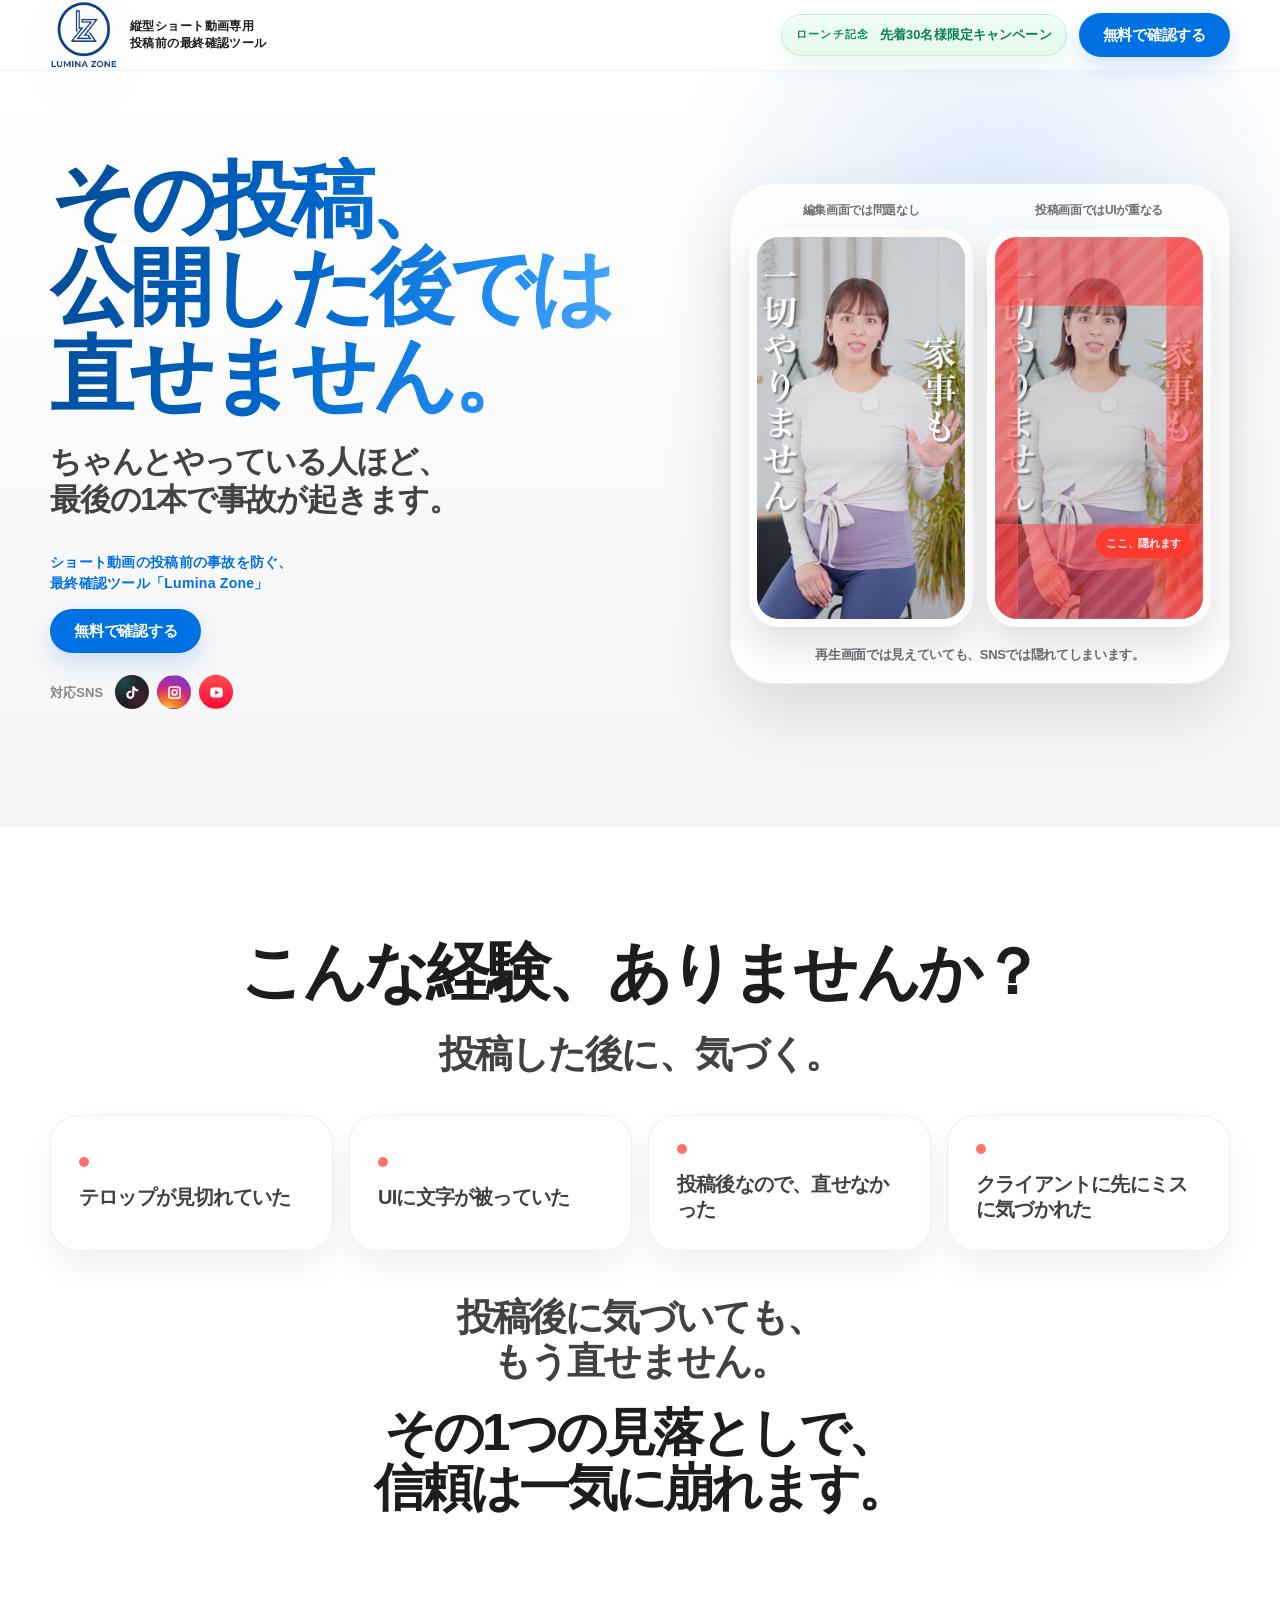
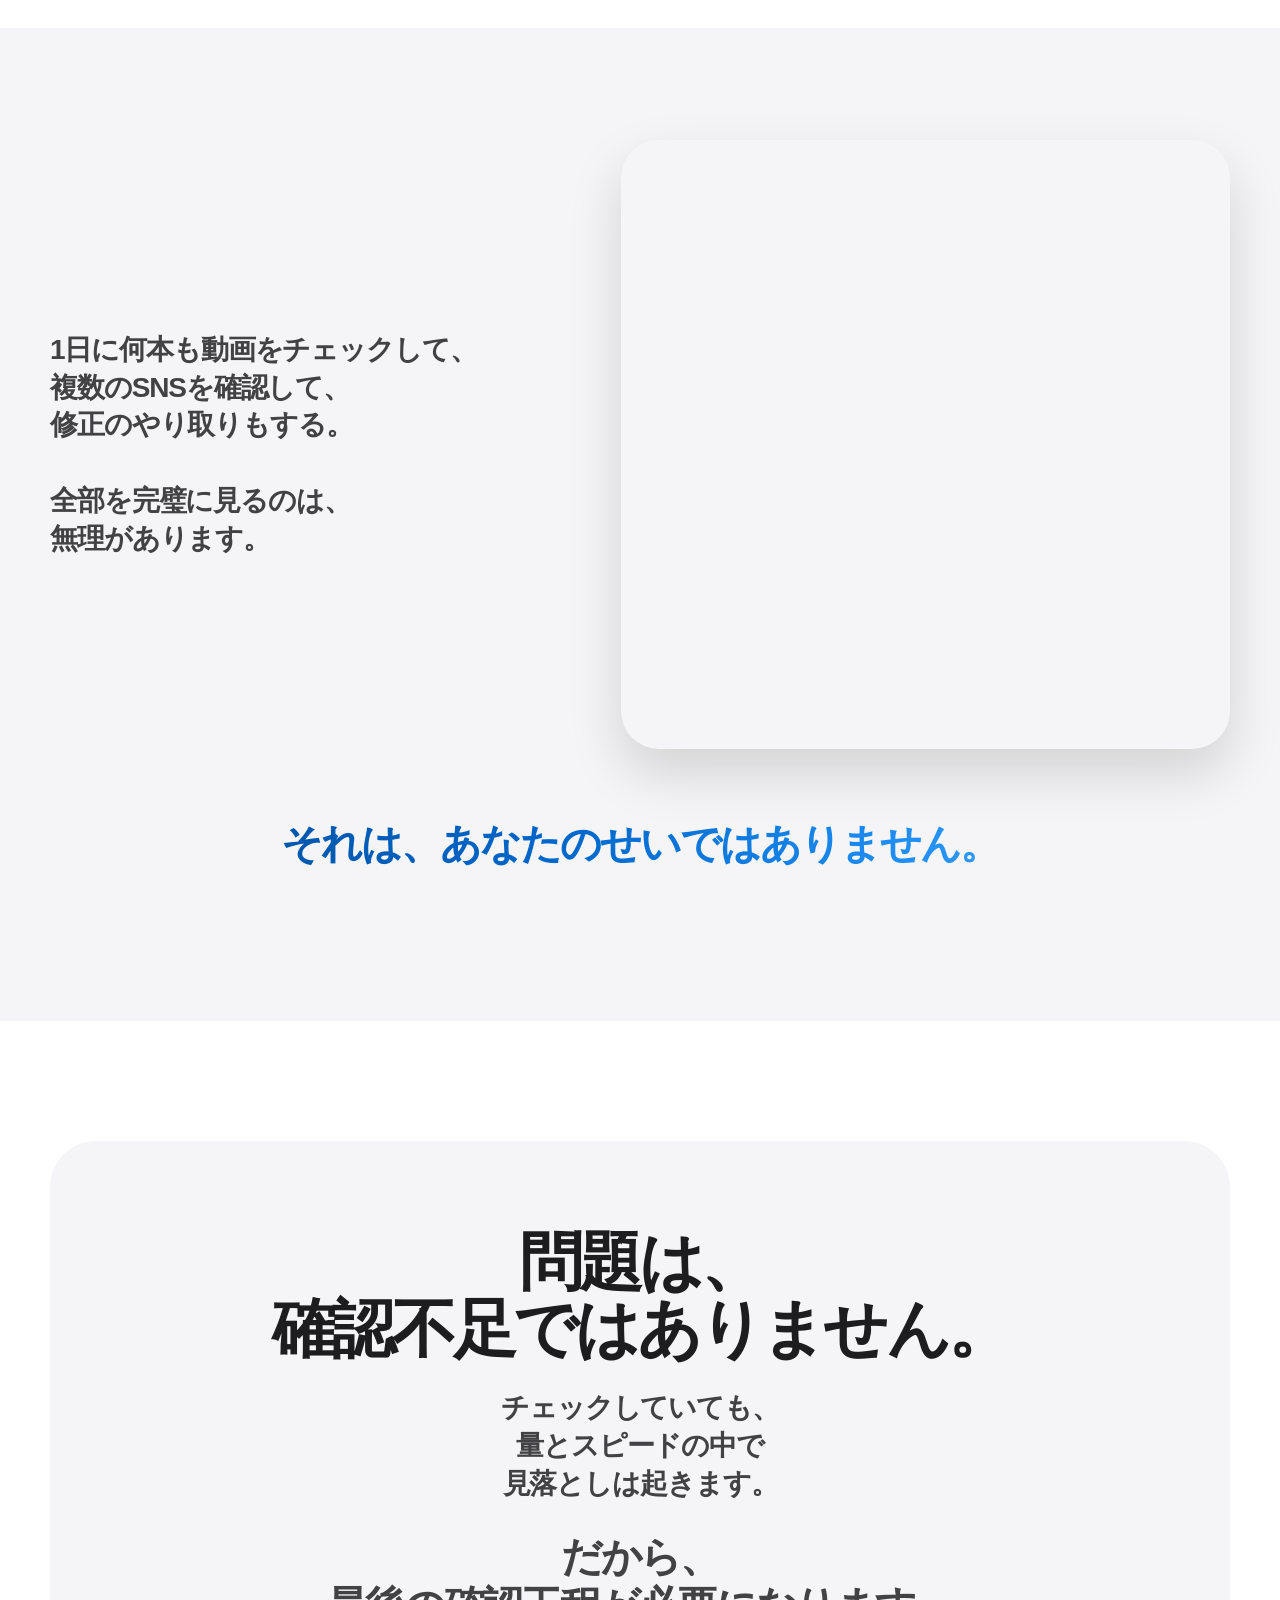
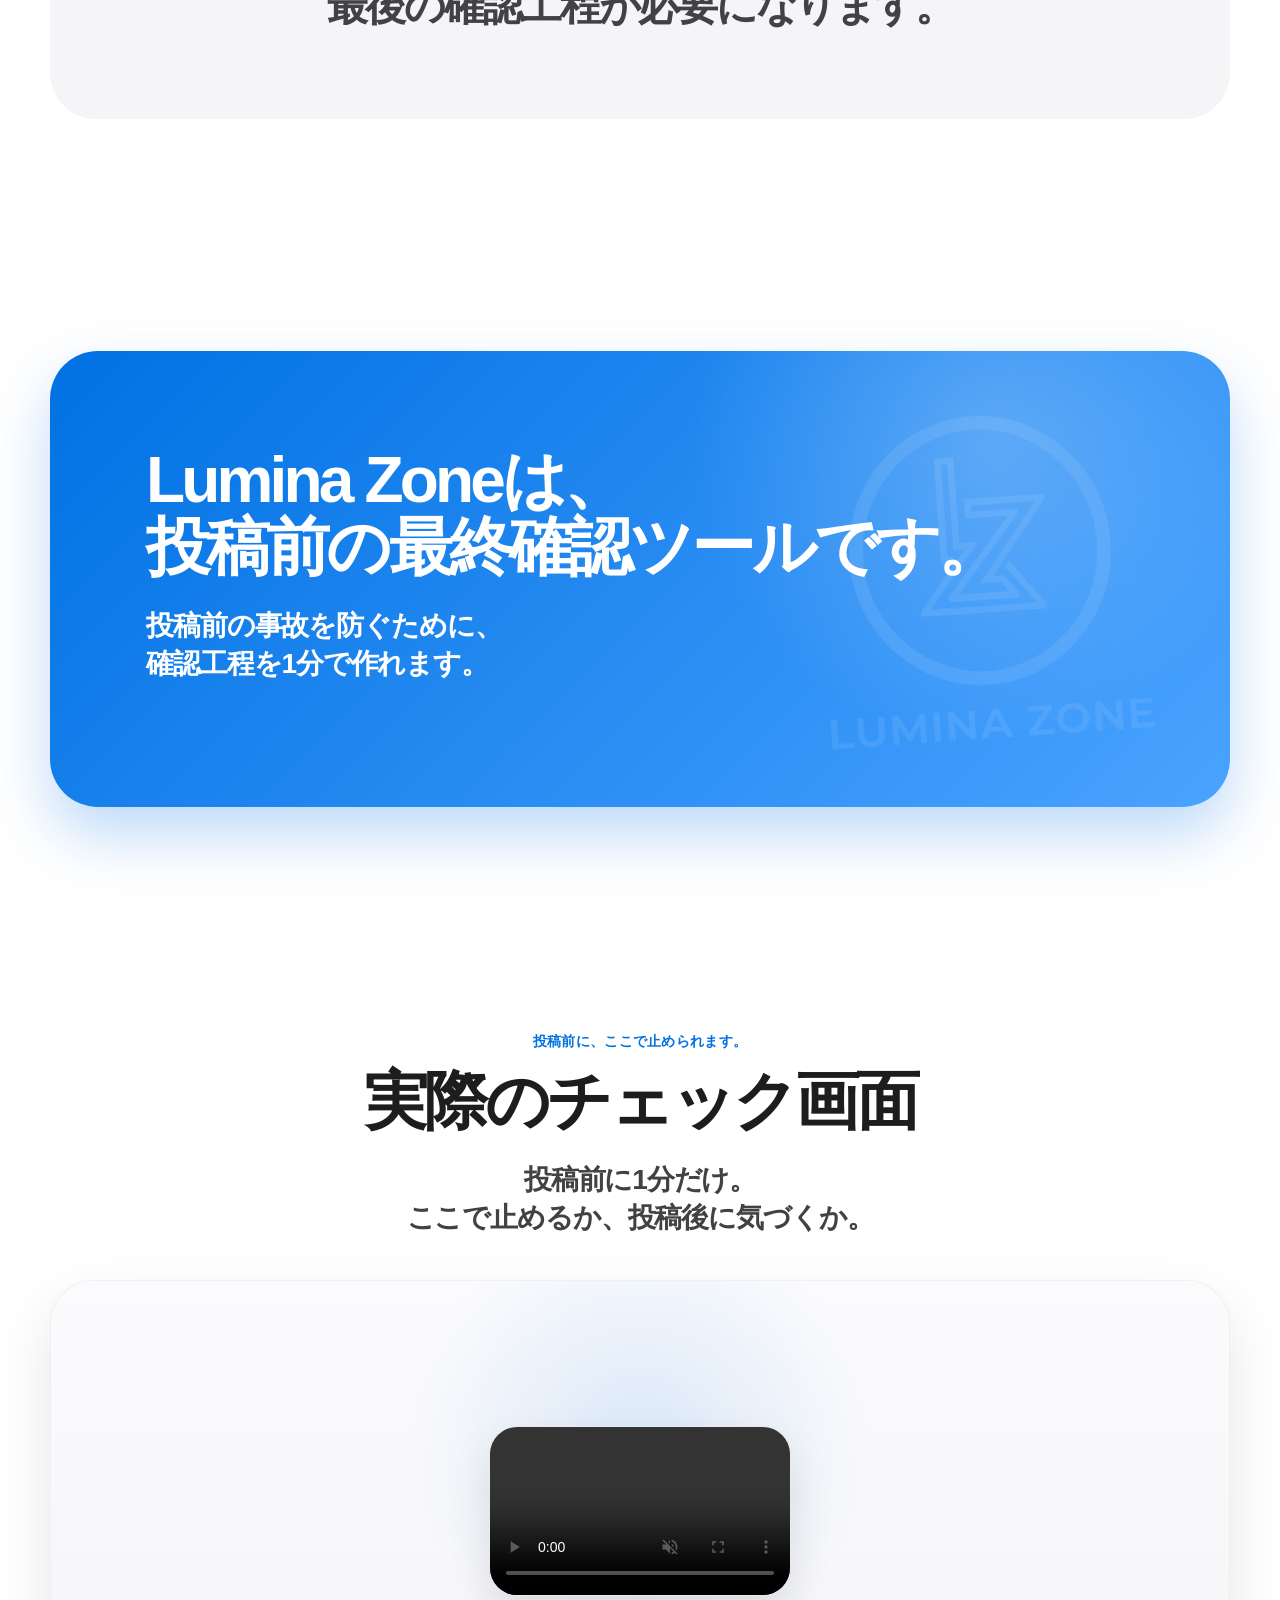
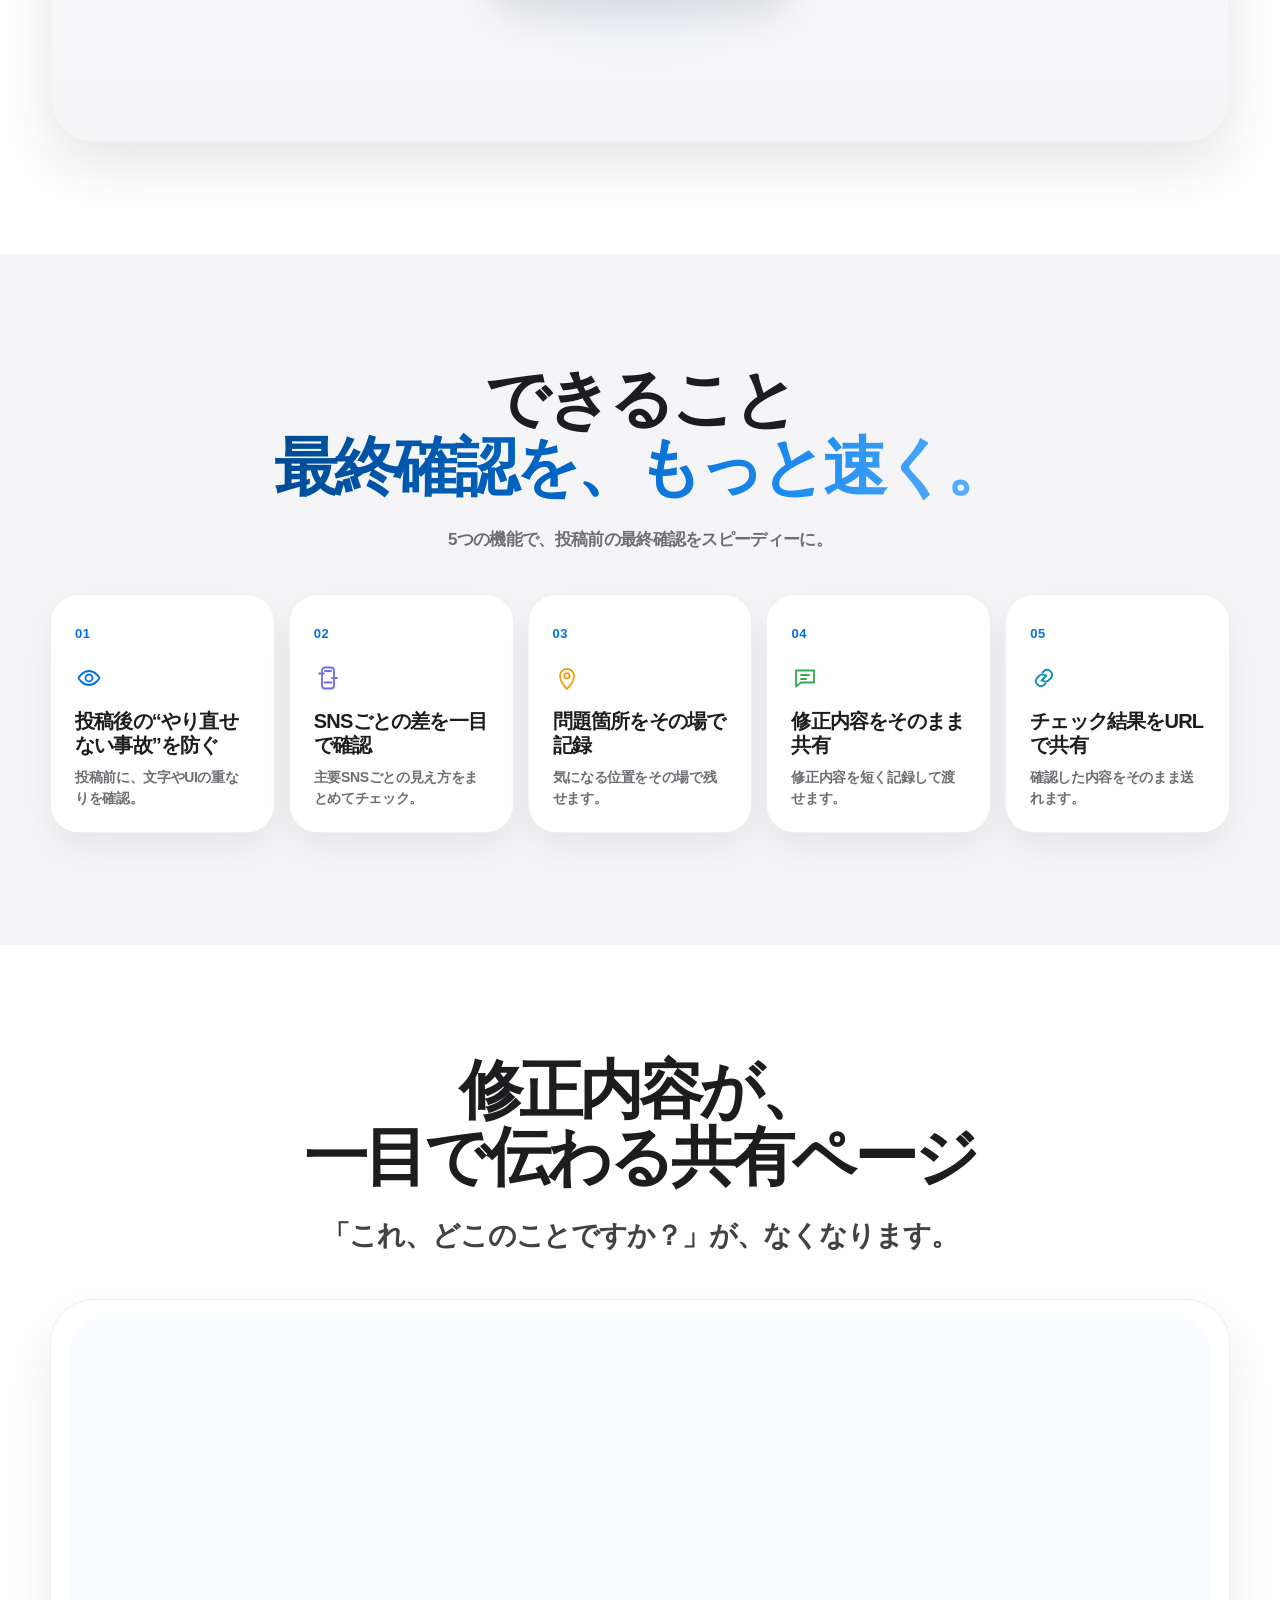
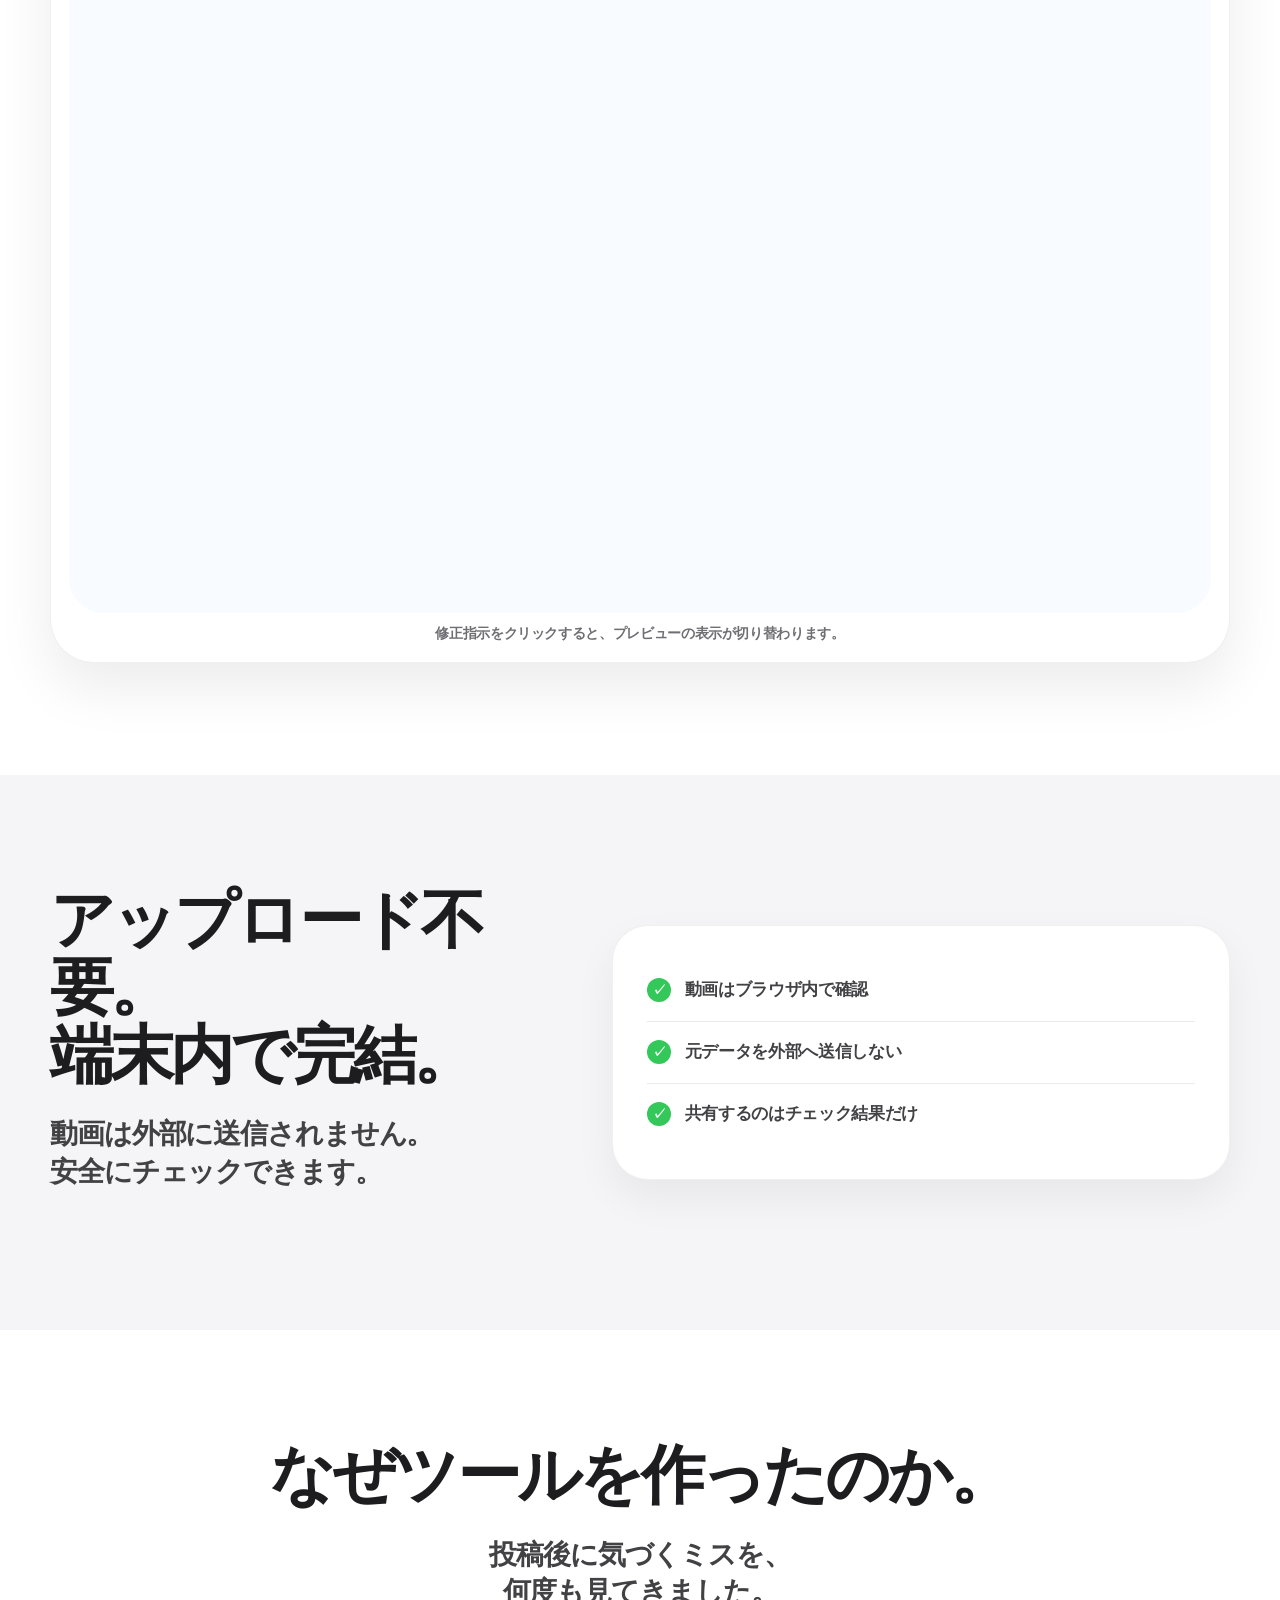
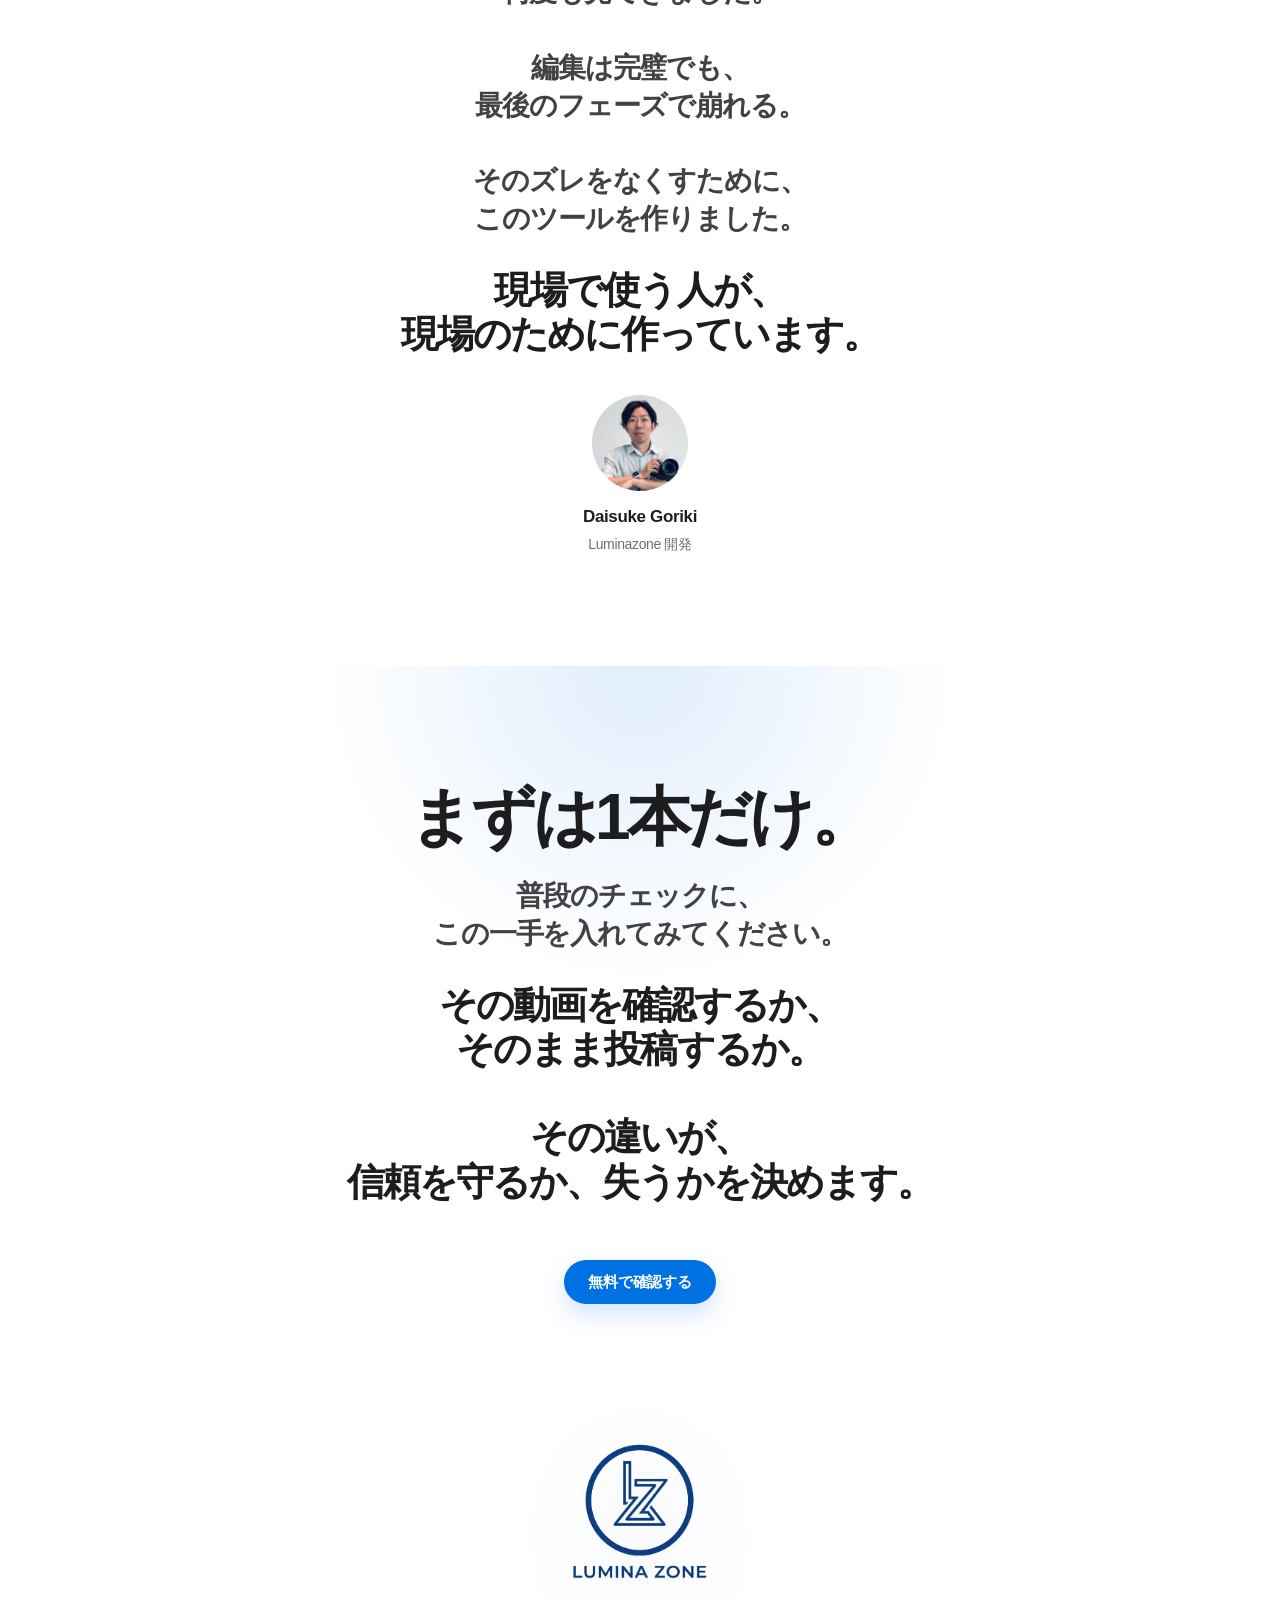
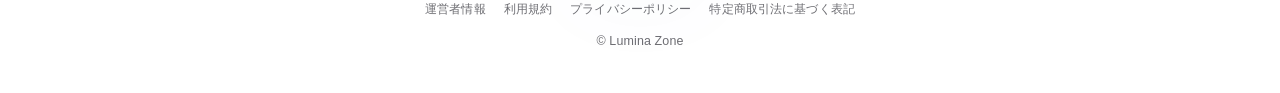
==== commit 5a2da5ca: "Replace homepage with final landing page" ====
--- a/index.html
+++ b/index.html
@@ -3,818 +3,1455 @@
 <head>
   <meta charset="UTF-8">
   <meta name="viewport" content="width=device-width, initial-scale=1.0">
-  <title>Lumina Zone</title>
-  <script>document.documentElement.classList.add('has-js');</script>
-  <meta
-    name="description"
-    content="そのテロップ、スマホでは見えていません。投稿画面での見切れリスクを公開前に確認し、コメントで修正指示までまとめられる縦動画チェックツール。"
-  >
-  <link rel="stylesheet" href="style.css?v=20260418-lp-clarity-1">
+  <title>Lumina Zone | 投稿前の事故を防ぐ、最終確認ツール</title>
+  <meta name="description" content="Lumina Zoneは、動画編集が終わったあと、投稿ボタンを押す直前に使う最終確認ツールです。投稿前の見切れやUI被りを1分で確認できます。">
+  <style>
+    :root {
+      --text: #1d1d1f;
+      --muted: #6e6e73;
+      --soft: #f5f5f7;
+      --line: rgba(0, 0, 0, 0.08);
+      --blue: #0071e3;
+      --blue-hover: #0077ed;
+      --card: #ffffff;
+      --danger: #ff3b30;
+    }
+
+    * {
+      box-sizing: border-box;
+    }
+
+    html {
+      scroll-behavior: smooth;
+    }
+
+    body {
+      margin: 0;
+      color: var(--text);
+      background: #ffffff;
+      font-family: "SF Pro JP", "SF Pro Display", -apple-system, BlinkMacSystemFont, "Helvetica Neue", "Hiragino Sans", "Yu Gothic", sans-serif;
+      font-size: 17px;
+      line-height: 1.47;
+      letter-spacing: -0.357px;
+      -webkit-font-smoothing: antialiased;
+    }
+
+    a {
+      color: inherit;
+      text-decoration: none;
+    }
+
+    img,
+    video {
+      max-width: 100%;
+      display: block;
+    }
+
+    .site-header {
+      position: sticky;
+      top: 0;
+      z-index: 30;
+      background: rgba(255, 255, 255, 0.74);
+      border-bottom: 1px solid rgba(17, 24, 39, 0.05);
+      backdrop-filter: blur(18px) saturate(180%);
+    }
+
+    .nav {
+      width: min(1180px, calc(100% - 48px));
+      min-height: 70px;
+      margin: 0 auto;
+      display: flex;
+      align-items: center;
+      justify-content: space-between;
+      gap: 24px;
+    }
+
+    .brand {
+      display: inline-flex;
+      align-items: center;
+      gap: 12px;
+      min-width: 0;
+    }
+
+    .brand-logo {
+      width: 68px;
+      height: auto;
+      object-fit: contain;
+      filter: drop-shadow(0 12px 26px rgba(10, 66, 160, 0.12));
+    }
+
+    .brand-copy {
+      color: var(--text);
+      font-size: 0.78rem;
+      font-weight: 700;
+      letter-spacing: 0.035em;
+      line-height: 1.35;
+      white-space: nowrap;
+    }
+
+    .nav-actions {
+      display: flex;
+      align-items: center;
+      gap: 12px;
+      color: var(--muted);
+      font-size: 13px;
+      font-weight: 600;
+      white-space: nowrap;
+    }
+
+    .campaign-text {
+      display: inline-flex;
+      align-items: center;
+      gap: 10px;
+      min-height: 42px;
+      padding: 0 14px;
+      border-radius: 999px;
+      border: 1px solid rgba(12, 143, 90, 0.16);
+      background:
+        linear-gradient(180deg, rgba(240, 253, 245, 0.98), rgba(229, 248, 236, 0.96)),
+        rgba(236, 249, 240, 0.98);
+      box-shadow:
+        inset 0 1px 0 rgba(255, 255, 255, 0.86),
+        0 12px 24px rgba(12, 143, 90, 0.08);
+    }
+
+    .campaign-label,
+    .campaign-copy {
+      display: block;
+    }
+
+    .campaign-label {
+      color: #0c8f5a;
+      font-size: 0.67rem;
+      font-weight: 800;
+      letter-spacing: 0.12em;
+      text-transform: uppercase;
+    }
+
+    .campaign-copy {
+      color: #0a7f51;
+      font-size: 0.8rem;
+      font-weight: 720;
+      letter-spacing: 0.01em;
+    }
+
+    .pill-button {
+      display: inline-flex;
+      align-items: center;
+      justify-content: center;
+      min-height: 44px;
+      padding: 0 24px;
+      border-radius: 999px;
+      color: #ffffff;
+      background: var(--blue);
+      font-size: 15px;
+      font-weight: 700;
+      letter-spacing: -0.24px;
+      box-shadow: 0 10px 24px rgba(0, 113, 227, 0.18);
+      transition: transform 180ms ease, background 180ms ease, box-shadow 180ms ease;
+    }
+
+    .pill-button:hover {
+      background: var(--blue-hover);
+      transform: translateY(-1px);
+      box-shadow: 0 14px 30px rgba(0, 113, 227, 0.24);
+    }
+
+    .section {
+      padding: 112px 24px;
+    }
+
+    .section-soft {
+      background: var(--soft);
+    }
+
+    .container {
+      width: min(1180px, 100%);
+      margin: 0 auto;
+    }
+
+    .narrow {
+      width: min(860px, 100%);
+      margin: 0 auto;
+    }
+
+    .center {
+      text-align: center;
+    }
+
+    .eyebrow {
+      margin: 0 0 16px;
+      color: var(--blue);
+      font-size: 14px;
+      font-weight: 800;
+      letter-spacing: 0.02em;
+    }
+
+    .hero {
+      padding: 86px 24px 118px;
+      background:
+        radial-gradient(circle at 78% 18%, rgba(0, 113, 227, 0.12), transparent 28%),
+        linear-gradient(180deg, #ffffff 0%, #f5f5f7 100%);
+    }
+
+    .hero-grid {
+      display: grid;
+      grid-template-columns: minmax(0, 1fr) minmax(360px, 500px);
+      align-items: center;
+      gap: 72px;
+    }
+
+    h1,
+    h2,
+    h3,
+    p {
+      margin-top: 0;
+    }
+
+    .hero-title {
+      margin-bottom: 24px;
+      color: #0051a8;
+      background: linear-gradient(105deg, #004b93 0%, #0066c9 42%, #1f8df2 72%, #61b6ff 100%);
+      -webkit-background-clip: text;
+      background-clip: text;
+      -webkit-text-fill-color: transparent;
+      font-size: clamp(46px, 6.8vw, 84px);
+      line-height: 1.04;
+      letter-spacing: -0.06em;
+      font-weight: 800;
+    }
+
+    .gradient-title {
+      color: #0051a8;
+      background: linear-gradient(105deg, #004b93 0%, #0066c9 42%, #1f8df2 72%, #61b6ff 100%);
+      -webkit-background-clip: text;
+      background-clip: text;
+      -webkit-text-fill-color: transparent;
+    }
+
+    .hero-lead {
+      max-width: 540px;
+      margin-bottom: 34px;
+      color: #424245;
+      font-size: clamp(22px, 2.4vw, 32px);
+      line-height: 1.22;
+      letter-spacing: -0.04em;
+      font-weight: 700;
+    }
+
+    .hero-action {
+      display: flex;
+      align-items: center;
+      gap: 18px;
+      flex-wrap: wrap;
+    }
+
+    .hero-micro {
+      margin: 0;
+      color: var(--muted);
+      font-size: 14px;
+      font-weight: 600;
+    }
+
+    .hero-platforms {
+      display: flex;
+      align-items: center;
+      gap: 12px;
+      margin-top: 22px;
+      color: var(--muted);
+      font-size: 13px;
+      font-weight: 700;
+    }
+
+    .hero-platform-label {
+      color: #86868b;
+      letter-spacing: 0.01em;
+    }
+
+    .hero-platform-icons {
+      display: inline-flex;
+      align-items: center;
+      gap: 8px;
+    }
+
+    .hero-platform-icon {
+      width: 34px;
+      height: 34px;
+      border-radius: 50%;
+      display: inline-flex;
+      align-items: center;
+      justify-content: center;
+      border: 1px solid rgba(0, 0, 0, 0.06);
+      background: rgba(255, 255, 255, 0.72);
+      color: #424245;
+    }
+
+    .hero-platform-icon svg {
+      width: 17px;
+      height: 17px;
+      fill: currentColor;
+    }
+
+    .hero-platform-icon-tiktok {
+      border-color: rgba(0, 0, 0, 0.08);
+      background:
+        radial-gradient(circle at 22% 22%, rgba(37, 244, 238, 0.18), transparent 45%),
+        radial-gradient(circle at 78% 78%, rgba(254, 44, 85, 0.18), transparent 42%),
+        linear-gradient(180deg, rgba(25, 28, 36, 0.96), rgba(13, 16, 22, 0.94));
+    }
+
+    .hero-platform-icon-tiktok .tiktok-main {
+      fill: #ffffff;
+    }
+
+    .hero-platform-icon-tiktok .tiktok-shadow {
+      opacity: 0.96;
+    }
+
+    .hero-platform-icon-tiktok .tiktok-cyan {
+      fill: #25f4ee;
+    }
+
+    .hero-platform-icon-tiktok .tiktok-red {
+      fill: #fe2c55;
+    }
+
+    .hero-platform-icon-instagram {
+      border-color: rgba(0, 0, 0, 0.06);
+      background:
+        radial-gradient(circle at 32% 110%, #feda75 0%, #fa7e1e 26%, #d62976 56%, #962fbf 78%, #4f5bd5 100%);
+      color: #ffffff;
+    }
+
+    .hero-platform-icon-youtube {
+      border-color: rgba(0, 0, 0, 0.06);
+      background:
+        linear-gradient(180deg, rgba(255, 76, 76, 1), rgba(255, 0, 51, 0.96));
+      color: #ffffff;
+    }
+
+    .hero-visual {
+      padding: 18px;
+      border-radius: 42px;
+      background: rgba(255, 255, 255, 0.76);
+      border: 1px solid rgba(0, 0, 0, 0.06);
+      box-shadow: 0 28px 70px rgba(0, 0, 0, 0.12);
+    }
+
+    .phone-pair {
+      display: grid;
+      grid-template-columns: repeat(2, minmax(0, 1fr));
+      gap: 14px;
+    }
+
+    .phone-card {
+      min-width: 0;
+    }
+
+    .phone-label {
+      margin-bottom: 10px;
+      color: var(--muted);
+      font-size: 12px;
+      font-weight: 800;
+      text-align: center;
+    }
+
+    .phone {
+      position: relative;
+      aspect-ratio: 9 / 16;
+      overflow: hidden;
+      border-radius: 30px;
+      background: #f2f2f2;
+      border: 8px solid #fdfdfd;
+      box-shadow: inset 0 0 0 1px rgba(0, 0, 0, 0.08), 0 18px 38px rgba(0, 0, 0, 0.12);
+    }
+
+    .phone-screen {
+      position: absolute;
+      inset: 0;
+      overflow: hidden;
+      background:
+        linear-gradient(140deg, rgba(255, 255, 255, 0.4), transparent 42%),
+        linear-gradient(180deg, #dfe9f6 0%, #f6d5c8 52%, #f2f2f2 100%);
+    }
+
+    .phone-screen-image {
+      width: 100%;
+      height: 100%;
+      display: block;
+      object-fit: cover;
+    }
+
+    .mock-person {
+      position: absolute;
+      left: 50%;
+      bottom: 18%;
+      width: 36%;
+      height: 42%;
+      transform: translateX(-50%);
+      border-radius: 999px 999px 34px 34px;
+      background: linear-gradient(180deg, #26314a 0%, #111827 100%);
+      box-shadow: 0 24px 36px rgba(0, 0, 0, 0.2);
+    }
+
+    .mock-caption {
+      position: absolute;
+      left: 12%;
+      right: 12%;
+      bottom: 28%;
+      color: #ffffff;
+      font-size: clamp(16px, 2vw, 22px);
+      line-height: 1.05;
+      font-weight: 900;
+      letter-spacing: -0.06em;
+      text-align: center;
+      text-shadow: 0 2px 14px rgba(0, 0, 0, 0.4);
+    }
+
+    .phone-after .ui-top,
+    .phone-after .ui-right,
+    .phone-after .ui-bottom,
+    .phone-after .ui-left {
+      position: absolute;
+      pointer-events: none;
+      background:
+        repeating-linear-gradient(
+          135deg,
+          rgba(255, 255, 255, 0.08) 0,
+          rgba(255, 255, 255, 0.08) 7px,
+          transparent 7px,
+          transparent 16px
+        ),
+        rgba(255, 67, 67, 0.58);
+      box-shadow: inset 0 0 0 1px rgba(255, 255, 255, 0.1);
+      backdrop-filter: blur(0.5px);
+    }
+
+    .phone-after .phone-screen-image {
+      filter: saturate(0.96) brightness(0.94);
+    }
+
+    .phone-after .ui-top {
+      top: 0;
+      left: 0;
+      right: 0;
+      height: 18%;
+    }
+
+    .phone-after .ui-right {
+      top: 0;
+      right: 0;
+      width: 18%;
+      height: 100%;
+    }
+
+    .phone-after .ui-bottom {
+      left: 0;
+      right: 0;
+      bottom: 0;
+      height: 25%;
+    }
+
+    .phone-after .ui-left {
+      top: 0;
+      left: 0;
+      width: 11%;
+      height: 100%;
+    }
+
+    .phone-after .mock-caption {
+      right: 2%;
+      bottom: 20%;
+      transform: translateX(14%);
+      clip-path: inset(0 18% 0 0);
+    }
+
+    .hidden-badge {
+      position: absolute;
+      right: 12px;
+      bottom: 16%;
+      z-index: 2;
+      padding: 7px 10px;
+      border-radius: 999px;
+      color: #ffffff;
+      background: var(--danger);
+      font-size: 11px;
+      font-weight: 800;
+      box-shadow: 0 10px 20px rgba(255, 59, 48, 0.28);
+    }
+
+    .visual-note {
+      margin: 18px 4px 0;
+      color: var(--muted);
+      font-size: 13px;
+      font-weight: 600;
+      text-align: center;
+    }
+
+    .section-title {
+      margin-bottom: 26px;
+      font-size: clamp(38px, 5vw, 72px);
+      line-height: 1.05;
+      letter-spacing: -0.06em;
+      font-weight: 800;
+    }
+
+    .section-copy {
+      color: #424245;
+      font-size: clamp(20px, 2.2vw, 28px);
+      line-height: 1.35;
+      letter-spacing: -0.04em;
+      font-weight: 650;
+    }
+
+    .soft-close {
+      margin-top: 30px;
+      font-size: clamp(24px, 3vw, 40px);
+      line-height: 1.15;
+      letter-spacing: -0.05em;
+      font-weight: 800;
+    }
+
+    .empathy-grid {
+      display: grid;
+      grid-template-columns: minmax(0, 0.9fr) minmax(0, 1.1fr);
+      gap: clamp(36px, 6vw, 72px);
+      align-items: center;
+    }
+
+    .empathy-copy {
+      margin-bottom: 0;
+    }
+
+    .empathy-image {
+      width: 100%;
+      aspect-ratio: 1 / 1;
+      display: block;
+      object-fit: cover;
+      border-radius: 38px;
+      box-shadow: 0 24px 54px rgba(0, 0, 0, 0.14);
+    }
+
+    .empathy-close {
+      margin-top: clamp(44px, 6vw, 72px);
+      text-align: center;
+      font-size: clamp(27px, 3.2vw, 43px);
+    }
+
+    .risk-grid {
+      display: grid;
+      grid-template-columns: repeat(4, minmax(0, 1fr));
+      gap: 16px;
+      margin-top: 36px;
+    }
+
+    .risk-lead {
+      margin: 0 auto 38px;
+      color: #424245;
+      font-size: clamp(24px, 3vw, 38px);
+      line-height: 1.18;
+      letter-spacing: -0.05em;
+      font-weight: 800;
+    }
+
+    .risk-item,
+    .feature-item,
+    .step-card {
+      border-radius: 28px;
+      background: var(--card);
+      border: 1px solid rgba(0, 0, 0, 0.06);
+      box-shadow: 0 16px 34px rgba(0, 0, 0, 0.06);
+    }
+
+    .risk-item {
+      min-height: 154px;
+      padding: 28px;
+      display: flex;
+      flex-direction: column;
+      justify-content: space-between;
+      font-size: 21px;
+      line-height: 1.18;
+      letter-spacing: -0.04em;
+      font-weight: 800;
+    }
+
+    .risk-item-experience {
+      min-height: 132px;
+      justify-content: center;
+      gap: 18px;
+      color: #424245;
+      font-size: 20px;
+      line-height: 1.24;
+    }
+
+    .risk-item-experience::before {
+      content: "";
+      width: 10px;
+      height: 10px;
+      border-radius: 50%;
+      background: var(--danger);
+      opacity: 0.72;
+    }
+
+    .risk-mark {
+      width: 32px;
+      height: 32px;
+      border-radius: 50%;
+      color: #ffffff;
+      background: var(--danger);
+      display: grid;
+      place-items: center;
+      font-size: 18px;
+      font-weight: 900;
+    }
+
+    .risk-closing {
+      width: min(820px, 100%);
+      margin: 44px auto 0;
+      color: #424245;
+      font-size: clamp(24px, 3vw, 38px);
+      line-height: 1.16;
+      letter-spacing: -0.05em;
+      font-weight: 800;
+    }
+
+    .risk-impact {
+      margin-top: 22px;
+      color: var(--text);
+      font-size: clamp(30px, 4vw, 56px);
+      line-height: 1.08;
+      letter-spacing: -0.06em;
+    }
+
+    .statement {
+      padding: 120px 24px;
+      background: #ffffff;
+    }
+
+    .statement-card {
+      padding: clamp(40px, 7vw, 88px);
+      border-radius: 46px;
+      background: var(--soft);
+      text-align: center;
+    }
+
+    .statement-card p {
+      margin-bottom: 0;
+      color: #424245;
+      font-size: clamp(24px, 3.2vw, 44px);
+      line-height: 1.2;
+      letter-spacing: -0.055em;
+      font-weight: 800;
+    }
+
+    .statement-card .statement-copy {
+      color: #424245;
+      font-size: clamp(20px, 2.2vw, 28px);
+      line-height: 1.35;
+      letter-spacing: -0.04em;
+      font-weight: 650;
+    }
+
+    .solution-card {
+      position: relative;
+      overflow: hidden;
+      padding: clamp(42px, 8vw, 96px);
+      border-radius: 48px;
+      color: #ffffff;
+      background:
+        radial-gradient(circle at 80% 20%, rgba(255, 255, 255, 0.22), transparent 30%),
+        linear-gradient(135deg, #0071e3 0%, #4aa3ff 100%);
+      box-shadow: 0 28px 60px rgba(0, 113, 227, 0.26);
+    }
+
+    .solution-card::before {
+      content: "";
+      position: absolute;
+      right: max(26px, 6vw);
+      top: 50%;
+      width: min(340px, 48vw);
+      aspect-ratio: 1;
+      background: rgba(255, 255, 255, 0.16);
+      -webkit-mask: url("./assets/logo_new_blue.PNG") center / contain no-repeat;
+      mask: url("./assets/logo_new_blue.PNG") center / contain no-repeat;
+      opacity: 0.55;
+      transform: translateY(-50%) rotate(-4deg);
+      pointer-events: none;
+    }
+
+    .solution-card .section-title,
+    .solution-card .section-copy {
+      position: relative;
+      z-index: 1;
+      color: #ffffff;
+    }
+
+    .solution-card .eyebrow {
+      color: #ffffff;
+    }
+
+    .steps-grid {
+      display: grid;
+      grid-template-columns: repeat(4, minmax(0, 1fr));
+      gap: 16px;
+      margin-top: 44px;
+    }
+
+    .step-card {
+      padding: 28px;
+    }
+
+    .step-number {
+      width: 38px;
+      height: 38px;
+      margin-bottom: 34px;
+      border-radius: 50%;
+      color: #ffffff;
+      background: var(--blue);
+      display: grid;
+      place-items: center;
+      font-size: 15px;
+      font-weight: 800;
+    }
+
+    .step-card h3 {
+      margin-bottom: 0;
+      font-size: 24px;
+      line-height: 1.12;
+      letter-spacing: -0.05em;
+    }
+
+    .demo-frame {
+      margin-top: 44px;
+      overflow: hidden;
+      border-radius: 44px;
+      background: #ffffff;
+      border: 1px solid rgba(0, 0, 0, 0.06);
+      box-shadow: 0 24px 60px rgba(0, 0, 0, 0.1);
+    }
+
+    .demo-shell {
+      position: relative;
+      min-height: 460px;
+      display: grid;
+      place-items: center;
+      padding: 36px;
+      background:
+        radial-gradient(circle at 50% 35%, rgba(0, 113, 227, 0.12), transparent 35%),
+        linear-gradient(180deg, #fbfbfd 0%, #f5f5f7 100%);
+    }
+
+    .demo-video {
+      width: min(880px, 100%);
+      aspect-ratio: 16 / 9;
+      display: block;
+      margin: 0 auto;
+      border-radius: 28px;
+      background: #ffffff;
+      border: 1px solid rgba(0, 0, 0, 0.08);
+      box-shadow: 0 18px 42px rgba(0, 0, 0, 0.1);
+    }
+
+    .features-grid {
+      display: grid;
+      grid-template-columns: repeat(5, minmax(0, 1fr));
+      gap: 14px;
+      margin-top: 42px;
+    }
+
+    .features-intro {
+      max-width: 560px;
+      margin: 16px auto 0;
+      color: var(--muted);
+      font-size: 17px;
+      line-height: 1.5;
+    }
+
+    .feature-item {
+      padding: 26px 24px 24px;
+      min-height: 210px;
+    }
+
+    .feature-topline {
+      margin-bottom: 18px;
+    }
+
+    .feature-number {
+      color: var(--blue);
+      font-size: 13px;
+      line-height: 1;
+      font-weight: 800;
+      letter-spacing: 0.04em;
+    }
+
+    .feature-icon {
+      width: 28px;
+      height: 28px;
+      margin-bottom: 18px;
+      color: var(--blue);
+    }
+
+    .feature-icon svg {
+      width: 100%;
+      height: 100%;
+      display: block;
+      stroke: currentColor;
+    }
+
+    .feature-icon-purple {
+      color: #6e6ee8;
+    }
+
+    .feature-icon-orange {
+      color: #f59e0b;
+    }
+
+    .feature-icon-green {
+      color: #34a853;
+    }
+
+    .feature-icon-cyan {
+      color: #0891b2;
+    }
+
+    .feature-item h3 {
+      margin-bottom: 10px;
+      font-size: 20px;
+      line-height: 1.18;
+      letter-spacing: -0.04em;
+    }
+
+    .feature-item p {
+      margin-bottom: 0;
+      color: var(--muted);
+      font-size: 14px;
+      line-height: 1.45;
+      font-weight: 600;
+    }
+
+    .viewer-card {
+      margin-top: 44px;
+      padding: 18px;
+      border-radius: 44px;
+      background: #ffffff;
+      border: 1px solid rgba(0, 0, 0, 0.06);
+      box-shadow: 0 24px 56px rgba(0, 0, 0, 0.08);
+    }
+
+    .viewer-embed {
+      width: 100%;
+      height: 895px;
+      min-height: 895px;
+      border: 0;
+      border-radius: 34px;
+      background: #f8fbff;
+      display: block;
+    }
+
+    .viewer-hint {
+      margin: 10px 0 0;
+      color: var(--muted);
+      font-size: 14px;
+      line-height: 1.5;
+      font-weight: 650;
+      text-align: center;
+    }
+
+    .viewer-preview {
+      min-height: 390px;
+      border-radius: 32px;
+      background:
+        linear-gradient(90deg, rgba(103, 232, 249, 0.28), transparent 28%, transparent 72%, rgba(255, 59, 48, 0.22)),
+        linear-gradient(180deg, #eaf0f8 0%, #d8e7f7 100%);
+      position: relative;
+      overflow: hidden;
+    }
+
+    .viewer-video {
+      position: absolute;
+      left: 18%;
+      right: 18%;
+      top: 14%;
+      bottom: 12%;
+      border-radius: 24px;
+      background:
+        linear-gradient(180deg, rgba(255, 255, 255, 0.4), transparent),
+        linear-gradient(135deg, #9cc8ff 0%, #f5d0c5 100%);
+    }
+
+    .viewer-pin {
+      position: absolute;
+      width: 34px;
+      height: 34px;
+      border-radius: 50%;
+      color: #ffffff;
+      background: var(--danger);
+      display: grid;
+      place-items: center;
+      font-size: 15px;
+      font-weight: 900;
+      border: 3px solid rgba(255, 255, 255, 0.9);
+      box-shadow: 0 12px 20px rgba(0, 0, 0, 0.18);
+    }
+
+    .pin-one {
+      left: 25%;
+      bottom: 22%;
+    }
+
+    .pin-two {
+      right: 24%;
+      top: 34%;
+      background: #f5a524;
+    }
+
+    .viewer-list {
+      padding: 28px;
+      border-radius: 32px;
+      background: var(--soft);
+    }
+
+    .viewer-list h3 {
+      margin-bottom: 18px;
+      font-size: 22px;
+      letter-spacing: -0.04em;
+    }
+
+    .viewer-row {
+      display: grid;
+      grid-template-columns: 36px 1fr;
+      gap: 14px;
+      align-items: start;
+      padding: 16px 0;
+      border-bottom: 1px solid rgba(0, 0, 0, 0.08);
+    }
+
+    .viewer-row:last-child {
+      border-bottom: 0;
+    }
+
+    .viewer-row-number {
+      width: 32px;
+      height: 32px;
+      border-radius: 50%;
+      color: #ffffff;
+      background: var(--danger);
+      display: grid;
+      place-items: center;
+      font-size: 14px;
+      font-weight: 900;
+    }
+
+    .viewer-row p {
+      margin-bottom: 0;
+      color: #424245;
+      font-size: 15px;
+      line-height: 1.45;
+      font-weight: 650;
+    }
+
+    .local-grid {
+      display: grid;
+      grid-template-columns: minmax(0, 0.9fr) minmax(300px, 1.1fr);
+      gap: 56px;
+      align-items: center;
+    }
+
+    .local-panel {
+      padding: 34px;
+      border-radius: 36px;
+      background: #ffffff;
+      border: 1px solid rgba(0, 0, 0, 0.06);
+      box-shadow: 0 18px 42px rgba(0, 0, 0, 0.06);
+    }
+
+    .local-point {
+      display: flex;
+      gap: 14px;
+      padding: 18px 0;
+      border-bottom: 1px solid rgba(0, 0, 0, 0.08);
+      color: #424245;
+      font-weight: 650;
+    }
+
+    .local-point:last-child {
+      border-bottom: 0;
+    }
+
+    .check {
+      width: 24px;
+      height: 24px;
+      flex: 0 0 auto;
+      border-radius: 50%;
+      color: #ffffff;
+      background: #34c759;
+      display: grid;
+      place-items: center;
+      font-size: 14px;
+      font-weight: 900;
+    }
+
+    .final-cta {
+      padding: 118px 24px;
+      background:
+        radial-gradient(circle at 50% 0%, rgba(0, 113, 227, 0.12), transparent 32%),
+        #ffffff;
+      text-align: center;
+    }
+
+    .final-cta .pill-button {
+      margin-top: 18px;
+    }
+
+    .site-footer {
+      padding: 20px 24px 42px;
+      background: #ffffff;
+      color: rgb(110, 110, 115);
+      font-size: 0.78rem;
+      font-weight: 500;
+      letter-spacing: 0.01em;
+      text-align: center;
+    }
+
+    .footer-logo-wrap {
+      display: flex;
+      justify-content: center;
+      margin: 0 auto 18px;
+    }
+
+    .footer-logo {
+      width: min(140px, 30vw);
+      height: auto;
+      display: block;
+      filter: drop-shadow(0 18px 40px rgba(10, 66, 160, 0.12));
+    }
+
+    .footer-links {
+      display: flex;
+      justify-content: center;
+      gap: 10px 18px;
+      flex-wrap: wrap;
+      margin: 0 auto 14px;
+    }
+
+    .footer-links a {
+      color: inherit;
+      text-decoration: none;
+    }
+
+    .footer-links a:hover {
+      color: rgba(29, 29, 31, 0.82);
+    }
+
+    @media (max-width: 980px) {
+      .hero-grid,
+      .viewer-card,
+      .local-grid,
+      .empathy-grid {
+        grid-template-columns: 1fr;
+      }
+
+      .hero-grid {
+        gap: 48px;
+      }
+
+      .risk-grid,
+      .steps-grid {
+        grid-template-columns: repeat(2, minmax(0, 1fr));
+      }
+
+      .features-grid {
+        grid-template-columns: repeat(2, minmax(0, 1fr));
+      }
+    }
+
+    @media (max-width: 680px) {
+      .nav {
+        width: min(100% - 28px, 1180px);
+        min-height: 58px;
+      }
+
+      .brand-copy,
+      .campaign-text {
+        display: none;
+      }
+
+      .section,
+      .statement,
+      .final-cta {
+        padding: 78px 18px;
+      }
+
+      .hero {
+        padding: 62px 18px 84px;
+      }
+
+      .hero-title {
+        font-size: 44px;
+      }
+
+      .hero-lead {
+        font-size: 22px;
+      }
+
+      .phone-pair {
+        gap: 10px;
+      }
+
+      .hero-visual,
+      .viewer-card,
+      .demo-frame {
+        border-radius: 30px;
+      }
+
+      .risk-grid,
+      .steps-grid,
+      .features-grid {
+        grid-template-columns: 1fr;
+      }
+
+      .demo-shell {
+        min-height: 300px;
+        padding: 18px;
+      }
+
+      .viewer-card {
+        padding: 10px;
+      }
+
+      .viewer-embed {
+        height: 900px;
+        min-height: 900px;
+        border-radius: 24px;
+      }
+
+      .viewer-preview {
+        min-height: 320px;
+      }
+
+    }
+  </style>
 </head>
-<body class="landing-page">
-  <div class="landing-shell">
-    <header class="landing-header">
-      <a href="./index.html" class="landing-brand" aria-label="Lumina Zone ホーム">
-        <img src="./assets/logo_new_blue.PNG" alt="Lumina Zone" class="landing-brand-mark" width="76" height="76">
-        <span class="landing-brand-copy landing-brand-copy-tagline">
-          <span>縦型ショート動画専用<br>投稿前の最終確認ツール</span>
+<body>
+  <header class="site-header">
+    <nav class="nav" aria-label="メインナビゲーション">
+      <a class="brand" href="./index.html" aria-label="Lumina Zone トップへ">
+        <img class="brand-logo" src="./assets/logo_new_blue.PNG" alt="Lumina Zone">
+        <span class="brand-copy">縦型ショート動画専用<br>投稿前の最終確認ツール</span>
+      </a>
+      <div class="nav-actions">
+        <span class="campaign-text">
+          <span class="campaign-label">ローンチ記念</span>
+          <span class="campaign-copy">先着30名様限定キャンペーン</span>
         </span>
-      </a>
-
-      <nav class="landing-nav" aria-label="ページ内ナビゲーション">
-        <a href="./login.html?intent=campaign" class="landing-nav-campaign" data-cta-source="header-campaign">
-          <span class="landing-nav-campaign-label">ローンチ記念</span>
-          <span class="landing-nav-campaign-copy">先着30名様限定キャンペーン</span>
-        </a>
-        <a href="./login.html" class="landing-nav-cta" id="landingHeaderCta" data-cta-source="header">無料で確認する</a>
-      </nav>
-    </header>
-
-    <main class="landing-main">
-      <section class="landing-hero">
-        <div class="landing-hero-copy">
-          <h1>
-            <span class="landing-hero-gradient landing-hero-line">そのテロップ、</span>
-            <span class="landing-hero-gradient landing-hero-line">スマホでは</span>
-            <span class="landing-hero-gradient landing-hero-line">見えていません。</span>
-          </h1>
-        </div>
-
-        <div class="landing-hero-demo" aria-label="表示エリアチェックのビフォーアフター">
-          <div class="landing-hero-demo-grid">
-            <figure class="landing-about-card landing-hero-demo-card">
-              <figcaption class="landing-about-label landing-hero-demo-label">
-                <span>Before</span>
-                <small>編集画面では問題なし</small>
-              </figcaption>
-              <div class="landing-diagram-phone landing-diagram-phone-before" aria-hidden="true"></div>
-            </figure>
-
-            <figure class="landing-about-card landing-hero-demo-card landing-hero-demo-card-after">
-              <figcaption class="landing-about-label landing-hero-demo-label">
-                <span>After</span>
-                <small>投稿画面ではUIが重なる</small>
-              </figcaption>
-              <div class="landing-diagram-phone landing-diagram-phone-after" aria-hidden="true">
-                <div class="landing-diagram-danger landing-diagram-danger-top"></div>
-                <div class="landing-diagram-danger landing-diagram-danger-left"></div>
-                <div class="landing-diagram-danger landing-diagram-danger-right"></div>
-                <div class="landing-diagram-danger landing-diagram-danger-bottom"></div>
-                <div class="landing-hero-ui-hints">
-                  <span></span>
-                  <span></span>
-                  <span></span>
-                </div>
-                <span class="landing-hero-danger-pill">ここ、見えていません</span>
-                <div class="landing-diagram-safe"></div>
-              </div>
-            </figure>
+        <a class="pill-button" href="./login.html">無料で確認する</a>
+      </div>
+    </nav>
+  </header>
+
+  <main>
+    <section class="hero">
+      <div class="container hero-grid">
+        <div>
+          <h1 class="hero-title">その投稿、<br>公開した後では直せません。</h1>
+          <p class="hero-lead">ちゃんとやっている人ほど、<br>最後の1本で事故が起きます。</p>
+          <p class="eyebrow">ショート動画の投稿前の事故を防ぐ、<br>最終確認ツール「Lumina Zone」</p>
+          <div class="hero-action">
+            <a class="pill-button" href="./login.html">無料で確認する</a>
           </div>
-          <p class="landing-hero-demo-note">完成画面では見えていても、投稿画面では隠れることがあります。</p>
-        </div>
-
-        <div class="landing-hero-support">
-          <p class="landing-lead">
-            投稿された動画は、後から修正できません。
-          </p>
-          <p class="landing-lead landing-lead-secondary">
-            これは単なるチェックツールではなく、投稿前にミスを防ぐための最終確認の仕組みです。
-          </p>
-          <p class="landing-hero-cta-note">1分で、見切れを確認できます。</p>
-          <div class="landing-actions">
-            <a href="./login.html" class="landing-button landing-button-primary landing-hero-cta" id="landingHeroCta" data-cta-source="hero">無料で確認する</a>
-          </div>
-          <div class="landing-hero-platforms" aria-label="対応SNS">
-            <span class="landing-platform-label">対応SNS</span>
-            <div class="landing-platforms">
-              <span class="landing-platform-icon platform-tiktok" title="TikTok" aria-label="TikTok">
+          <div class="hero-platforms" aria-label="対応SNS">
+            <span class="hero-platform-label">対応SNS</span>
+            <span class="hero-platform-icons">
+              <span class="hero-platform-icon hero-platform-icon-tiktok" title="TikTok" aria-label="TikTok">
                 <svg viewBox="0 0 24 24" aria-hidden="true">
                   <path class="tiktok-shadow tiktok-cyan" d="M13.8 3.8c.4 1.6 1.4 2.8 2.9 3.6 1 .5 1.8.7 2.4.7v2.5c-.8 0-1.9-.2-3.2-.8-.6-.3-1.3-.7-1.9-1.3v7c0 3.1-2.4 5.5-5.5 5.5s-5.4-2.4-5.4-5.5 2.4-5.5 5.4-5.5c.4 0 .8 0 1.2.1v2.6a4 4 0 0 0-1.2-.2c-1.6 0-2.8 1.2-2.8 2.9 0 1.6 1.2 2.8 2.8 2.8 1.6 0 2.9-1.2 2.9-2.8V3.8h2.4Z"/>
                   <path class="tiktok-shadow tiktok-red" d="M14.9 3c.4 1.5 1.5 2.8 3 3.6 1 .5 1.9.7 2.5.7v2.7c-.8 0-2-.2-3.4-.9-.7-.3-1.4-.8-2-1.4v7.2c0 3.1-2.5 5.6-5.6 5.6S3.8 18 3.8 14.9s2.5-5.6 5.6-5.6c.4 0 .8 0 1.2.1v2.7c-.4-.1-.8-.2-1.2-.2-1.6 0-2.9 1.3-2.9 3s1.3 2.9 2.9 2.9 2.9-1.3 2.9-2.9V3h2.6Z"/>
                   <path class="tiktok-main" d="M14.4 3.3c.4 1.6 1.5 2.9 3 3.7 1 .5 1.9.7 2.4.7v2.6c-.8 0-2-.2-3.3-.9-.7-.3-1.4-.8-2-1.4v7.1c0 3.1-2.5 5.6-5.6 5.6S3.5 18.2 3.5 15.1s2.5-5.6 5.6-5.6c.4 0 .8 0 1.2.1v2.7c-.4-.2-.8-.2-1.2-.2-1.6 0-2.9 1.3-2.9 3S7.5 18 9.1 18s2.9-1.3 2.9-2.9V3.3h2.4Z"/>
                 </svg>
               </span>
-              <span class="landing-platform-icon platform-instagram" title="Instagram" aria-label="Instagram">
+              <span class="hero-platform-icon hero-platform-icon-instagram" title="Instagram" aria-label="Instagram">
                 <svg viewBox="0 0 24 24" aria-hidden="true">
                   <path d="M7.2 3h9.6A4.2 4.2 0 0 1 21 7.2v9.6a4.2 4.2 0 0 1-4.2 4.2H7.2A4.2 4.2 0 0 1 3 16.8V7.2A4.2 4.2 0 0 1 7.2 3Zm0 2.2a2 2 0 0 0-2 2v9.6a2 2 0 0 0 2 2h9.6a2 2 0 0 0 2-2V7.2a2 2 0 0 0-2-2H7.2Zm4.8 2.3A4.5 4.5 0 1 1 7.5 12 4.5 4.5 0 0 1 12 7.5Zm0 2.2A2.3 2.3 0 1 0 14.3 12 2.3 2.3 0 0 0 12 9.7Zm4.7-3.4a1.1 1.1 0 1 1-1.1 1.1 1.1 1.1 0 0 1 1.1-1.1Z"/>
                 </svg>
               </span>
-              <span class="landing-platform-icon platform-youtube" title="YouTube" aria-label="YouTube">
+              <span class="hero-platform-icon hero-platform-icon-youtube" title="YouTube Shorts" aria-label="YouTube Shorts">
                 <svg viewBox="0 0 24 24" aria-hidden="true">
                   <path d="M20.4 7.2c-.2-.9-.9-1.6-1.8-1.8C17 5 12 5 12 5s-5 0-6.6.4c-.9.2-1.6.9-1.8 1.8C3.2 8.8 3.2 12 3.2 12s0 3.2.4 4.8c.2.9.9 1.6 1.8 1.8 1.6.4 6.6.4 6.6.4s5 0 6.6-.4c.9-.2 1.6-.9 1.8-1.8.4-1.6.4-4.8.4-4.8s0-3.2-.4-4.8ZM10.2 15.4V8.6L15.9 12l-5.7 3.4Z"/>
                 </svg>
               </span>
-            </div>
+            </span>
           </div>
         </div>
-      </section>
-
-      <section class="landing-section landing-section-centered landing-story-section landing-section-light" aria-label="制作現場で起きやすい見落とし">
-        <div class="landing-section-head landing-section-head-centered landing-story-head">
-          <h2>丁寧なほど、ミスは起きる。</h2>
-        </div>
-
-        <div class="landing-story-panel landing-card">
-          <div class="landing-story-copy">
-            <p>動画制作って、思っている以上に神経を使う作業です。</p>
-            <p>編集する側は細部を詰め、チェックする側は品質とミスの両方を見なければいけない。</p>
-            <p>どちらも丁寧にやっているからこそ、最後のチェックで見落としが起きてしまうことがあります。</p>
-          </div>
-
-          <figure class="landing-story-visual" aria-label="動画制作の編集画面">
-            <img src="./assets/pc.jpg" alt="動画編集タイムラインの画面" class="landing-story-image" width="1210" height="907">
-          </figure>
-        </div>
-      </section>
-
-      <section id="common-problems" class="landing-section landing-section-centered landing-highlights-section landing-section-light" aria-label="よくある見落とし">
-        <div class="landing-section-head landing-section-head-centered">
-          <p class="landing-section-kicker">Common Problems</p>
-          <h2>こんな経験、ありませんか？</h2>
-          <p class="landing-section-intro landing-highlights-intro">
-            地味なミスこそ、クライアントの信頼残高に直結します
-          </p>
-        </div>
-
-        <div class="landing-highlights-panel landing-card">
-          <ul class="landing-highlights-list" aria-label="よくある見落としの例">
-            <li class="landing-highlights-item">
-              <span class="landing-highlight-icon landing-highlight-icon-green" aria-hidden="true">
-                <svg viewBox="0 0 24 24">
-                  <path d="M4 12c2.3-3.4 4.9-5.1 8-5.1s5.7 1.7 8 5.1c-2.3 3.4-4.9 5.1-8 5.1S6.3 15.4 4 12Z"></path>
-                  <circle cx="12" cy="12" r="2.3"></circle>
-                  <path d="M5 19L19 5"></path>
-                </svg>
-              </span>
-              <span class="landing-highlights-item-text">テロップが見切れていたのに、投稿後に気づいた</span>
-            </li>
-            <li class="landing-highlights-item">
-              <span class="landing-highlight-icon landing-highlight-icon-blue" aria-hidden="true">
-                <svg viewBox="0 0 24 24">
-                  <rect x="4" y="5" width="11" height="14" rx="2"></rect>
-                  <rect x="10" y="3" width="10" height="14" rx="2"></rect>
-                </svg>
-              </span>
-              <span class="landing-highlights-item-text">いい感じに作ったのに、UIに文字がかぶっていた</span>
-            </li>
-            <li class="landing-highlights-item">
-              <span class="landing-highlight-icon landing-highlight-icon-blue" aria-hidden="true">
-                <svg viewBox="0 0 24 24">
-                  <path d="M12 20c4.2-4.6 6.3-7.9 6.3-10.1A6.3 6.3 0 1 0 5.7 9.9C5.7 12.1 7.8 15.4 12 20Z"></path>
-                  <circle cx="12" cy="9.6" r="2.1"></circle>
-                </svg>
-              </span>
-              <span class="landing-highlights-item-text">「ここズレてる」と言われて、どこか分からない</span>
-            </li>
-            <li class="landing-highlights-item">
-              <span class="landing-highlight-icon landing-highlight-icon-orange" aria-hidden="true">
-                <svg viewBox="0 0 24 24">
-                  <path d="M6 7.5h12a2 2 0 0 1 2 2v6.5a2 2 0 0 1-2 2H9l-4 3v-4.5H6a2 2 0 0 1-2-2V9.5a2 2 0 0 1 2-2Z"></path>
-                  <path d="M9 11h6"></path>
-                  <path d="M9 14h3.5"></path>
-                </svg>
-              </span>
-              <span class="landing-highlights-item-text">修正指示を送ったのに、意図どおりに直らなかった</span>
-            </li>
-            <li class="landing-highlights-item">
-              <span class="landing-highlight-icon landing-highlight-icon-green" aria-hidden="true">
-                <svg viewBox="0 0 24 24">
-                  <path d="M8 8a6 6 0 0 1 8.7-.3L19 10"></path>
-                  <path d="M16 16a6 6 0 0 1-8.7.3L5 14"></path>
-                  <path d="M19 6v4h-4"></path>
-                  <path d="M5 18v-4h4"></path>
-                </svg>
-              </span>
-              <span class="landing-highlights-item-text">確認用に書き出して、また修正して、また書き出す…</span>
-            </li>
-            <li class="landing-highlights-item">
-              <span class="landing-highlight-icon landing-highlight-icon-orange" aria-hidden="true">
-                <svg viewBox="0 0 24 24">
-                  <circle cx="12" cy="12" r="8"></circle>
-                  <path d="M12 8v5"></path>
-                  <circle cx="12" cy="16.8" r="0.8" fill="currentColor" stroke="none"></circle>
-                </svg>
-              </span>
-              <span class="landing-highlights-item-text">クライアントチェックで初めてミスが発覚した</span>
-            </li>
-          </ul>
-        </div>
-      </section>
-
-      <section class="landing-section landing-section-centered landing-capabilities-section landing-section-light" aria-label="Lumina Zoneでできること">
-        <div class="landing-section-head landing-section-head-centered landing-capabilities-head">
-          <p class="landing-section-kicker">Capabilities</p>
-          <p class="landing-capabilities-label">Lumina Zoneの4つの機能</p>
-          <h2>確認、指示、共有まで。</h2>
-          <p class="landing-section-intro">
-            Lumina Zoneは、見切れチェックだけで終わりません。気になる箇所にピンを打ち、コメントを残し、PDFでそのまま共有できます。
-          </p>
-          <p class="landing-capabilities-support">
-            修正したい箇所にはそのままコメントを書き込めるので、修正指示までその場で完結します。
-          </p>
-          <p class="landing-capabilities-support landing-capabilities-support-muted">
-            Premiere以外の編集環境でも使えるシンプルなチェックツールです。
-          </p>
-        </div>
-
-        <figure class="landing-preview-card landing-card landing-capabilities-preview">
-          <img
-            src="./assets/mac-hero.png"
-            alt="Lumina Zone の確認画面"
-            class="landing-preview-image"
-          >
-        </figure>
-
-        <div class="landing-capabilities-grid" aria-label="Lumina Zoneの主な機能">
-          <article class="landing-capability-card landing-card">
-            <div class="landing-capability-scene is-zone" aria-hidden="true">
-              <span class="landing-capability-index">機能 01</span>
-              <div class="landing-capability-phone">
-                <span class="landing-capability-ui-band is-top"></span>
-                <span class="landing-capability-ui-caption"></span>
-                <span class="landing-capability-safe-frame"></span>
-                <span class="landing-capability-safe-corner is-top-left"></span>
-                <span class="landing-capability-safe-corner is-top-right"></span>
-                <span class="landing-capability-safe-corner is-bottom-left"></span>
-                <span class="landing-capability-safe-corner is-bottom-right"></span>
+
+        <div class="hero-visual" aria-label="編集画面と投稿画面の見え方比較">
+          <div class="phone-pair">
+            <div class="phone-card">
+              <div class="phone-label">編集画面では問題なし</div>
+              <div class="phone">
+                <div class="phone-screen">
+                  <img class="phone-screen-image" src="./assets/header_sample.jpg" alt="編集画面では問題なく見えているサンプル動画">
+                </div>
               </div>
             </div>
-            <div class="landing-capability-copy">
-              <h3>表示エリアチェック</h3>
-              <p>各SNSの表示領域に合わせて、見切れやUIの重なりを投稿前に確認できます。</p>
-            </div>
-          </article>
-
-          <article class="landing-capability-card landing-card">
-            <div class="landing-capability-scene is-pin" aria-hidden="true">
-              <span class="landing-capability-index">機能 02</span>
-              <div class="landing-capability-timeline">
-                <span class="landing-capability-track"></span>
-                <span class="landing-capability-pin is-left"></span>
-                <span class="landing-capability-pin is-center"></span>
-                <span class="landing-capability-pin is-right"></span>
-              </div>
-            </div>
-            <div class="landing-capability-copy">
-              <h3>ピンチェック</h3>
-              <p>気になる位置やタイミングにピンを打って、修正ポイントを残せます。</p>
-            </div>
-          </article>
-
-          <article class="landing-capability-card landing-card">
-            <div class="landing-capability-scene is-note" aria-hidden="true">
-              <span class="landing-capability-index">機能 03</span>
-              <span class="landing-capability-note-chip">MEMO</span>
-              <div class="landing-capability-note-tab" aria-hidden="true"></div>
-              <div class="landing-capability-note-card is-back">
-                <span></span>
-                <span></span>
-              </div>
-              <div class="landing-capability-note-card is-front">
-                <span class="landing-capability-note-title"></span>
-                <span></span>
-                <span></span>
-                <span></span>
-              </div>
-            </div>
-            <div class="landing-capability-copy">
-              <h3>共有メモ</h3>
-              <p>修正したい箇所にはそのままコメントを書き込めるので、修正指示までその場で完結します。</p>
-            </div>
-          </article>
-
-          <article class="landing-capability-card landing-card">
-            <div class="landing-capability-scene is-report" aria-hidden="true">
-              <span class="landing-capability-index">機能 04</span>
-              <div class="landing-capability-report-sheet">
-                <div class="landing-capability-report-head">
-                  <span class="landing-capability-report-dot"></span>
-                  <span class="landing-capability-report-dot"></span>
-                  <span class="landing-capability-report-dot"></span>
-                </div>
-                <span class="landing-capability-report-line is-title"></span>
-                <span class="landing-capability-report-line"></span>
-                <span class="landing-capability-report-line"></span>
-                <span class="landing-capability-report-line is-short"></span>
-              </div>
-              <span class="landing-capability-pdf-badge">PDF</span>
-            </div>
-            <div class="landing-capability-copy">
-              <h3>PDFレポート</h3>
-              <p>チェック内容をPDFにまとめて、そのまま編集者やチームへ共有できます。</p>
-            </div>
-          </article>
-        </div>
-      </section>
-
-      <section id="report" class="landing-section landing-section-centered landing-report-section">
-        <div class="landing-section-head landing-section-head-centered">
-          <p class="landing-section-kicker">Report</p>
-          <div class="landing-report-heading">
-          <h2><span class="landing-hero-gradient landing-emphasis-gradient">Zone Viewer</span></h2>
-        </div>
-        <p class="landing-section-intro">
-            修正内容がズレずに伝わる共有ページ
-        </p>
-        <p class="landing-report-support">「これ、どこのことですか？」が、なくなる</p>
-        <p class="landing-report-support">チェックした内容は、Zone Viewerとして共有できます。</p>
-        <p class="landing-report-support">どこをどう直すかが一目で分かるので、説明のやりとりが必要ありません。</p>
-      </div>
-
-        <div class="landing-report-stack">
-          <div class="landing-report-signals" aria-label="レポートでできること">
-            <span class="landing-report-signal">
-              <span class="landing-report-signal-icon landing-report-signal-icon-blue" aria-hidden="true">
-                <svg viewBox="0 0 24 24">
-                  <path d="M12 20c4.2-4.6 6.3-7.9 6.3-10.1A6.3 6.3 0 1 0 5.7 9.9C5.7 12.1 7.8 15.4 12 20Z"></path>
-                  <circle cx="12" cy="9.6" r="2.1"></circle>
-                </svg>
-              </span>
-              <span>確認位置を記録</span>
-            </span>
-            <span class="landing-report-signal">
-              <span class="landing-report-signal-icon landing-report-signal-icon-orange" aria-hidden="true">
-                <svg viewBox="0 0 24 24">
-                  <path d="M5 16.8V19h2.2l8.9-8.9-2.2-2.2L5 16.8Z"></path>
-                  <path d="m13 6.9 2.1-2.1 2.2 2.2-2.1 2.1"></path>
-                </svg>
-              </span>
-              <span>修正コメントを残せる</span>
-            </span>
-            <span class="landing-report-signal">
-              <span class="landing-report-signal-icon landing-report-signal-icon-green" aria-hidden="true">
-                <svg viewBox="0 0 24 24">
-                  <path d="M7 4.5h7l4 4v10a1.8 1.8 0 0 1-1.8 1.8H7A1.8 1.8 0 0 1 5.2 18.5V6.3A1.8 1.8 0 0 1 7 4.5Z"></path>
-                  <path d="M14 4.5v4h4"></path>
-                  <path d="M9 13h6"></path>
-                  <path d="M9 16h4"></path>
-                </svg>
-              </span>
-              <span>そのまま伝わる修正ページ</span>
-            </span>
-          </div>
-
-          <div class="landing-report-visual landing-card" aria-hidden="true">
-            <div class="landing-report-sheet">
-              <span class="landing-report-sheet-badge" aria-label="Zone Viewer">
-                <span class="landing-report-pdf-icon landing-report-pdf-icon-compact" aria-hidden="true"></span>
-                Zone Viewer
-              </span>
-              <div class="landing-report-head">
-                <span class="landing-report-brand">Lumina Zone</span>
-                <strong>そのまま伝わる修正ページ</strong>
-                <span>チェック内容をそのまま共有</span>
-              </div>
-
-              <div class="landing-report-body">
-                <div class="landing-report-thumb">
-                  <div class="landing-report-thumb-safe"></div>
-                  <div class="landing-report-thumb-danger is-top"></div>
-                  <div class="landing-report-thumb-danger is-left"></div>
-                  <div class="landing-report-thumb-danger is-right"></div>
-                  <div class="landing-report-thumb-danger is-bottom"></div>
-                  <div class="landing-report-thumb-pin is-a"></div>
-                  <div class="landing-report-thumb-pin is-b"></div>
-                  <div class="landing-report-thumb-note">字幕を少し上へ</div>
-                </div>
-
-                <div class="landing-report-meta">
-                  <div><span>タイム</span><strong>00:58</strong></div>
-                  <div><span>解像度</span><strong>1080 × 1920</strong></div>
-                  <div>
-                    <span>表示設定</span>
-                    <strong class="landing-report-meta-platforms">
-                      <span class="platform-inline-group" aria-label="TikTok と Instagram">
-                        <span class="platform-inline-icon platform-inline-icon-tiktok" aria-hidden="true">
-                          <svg class="platform-inline-svg" viewBox="0 0 24 24">
-                            <path class="tiktok-cyan" d="M14.2 4.1c.4 1.4 1.4 2.5 2.8 3.2.9.4 1.8.6 2.3.6v2.3c-.8 0-1.9-.2-3.1-.8-.6-.3-1.2-.7-1.8-1.2v6.3c0 2.9-2.3 5.2-5.2 5.2s-5.2-2.3-5.2-5.2 2.3-5.1 5.2-5.1c.4 0 .7 0 1.1.1V12a3.9 3.9 0 0 0-1.1-.1c-1.4 0-2.6 1.1-2.6 2.6S7.7 17 9.1 17s2.7-1.1 2.7-2.6V4.1h2.4Z"></path>
-                            <path class="tiktok-red" d="M15.1 3.3c.4 1.5 1.5 2.7 3 3.4 1 .5 1.9.7 2.5.7V10c-.8 0-2-.2-3.3-.8-.7-.3-1.3-.7-1.9-1.3v6.5c0 2.9-2.4 5.3-5.3 5.3S4.8 17.3 4.8 14.4s2.4-5.3 5.3-5.3c.4 0 .7 0 1.1.1v2.5a4 4 0 0 0-1.1-.2c-1.5 0-2.7 1.2-2.7 2.8 0 1.5 1.2 2.7 2.7 2.7 1.6 0 2.8-1.2 2.8-2.7V3.3h2.2Z"></path>
-                            <path class="tiktok-main" d="M14.7 3.6c.4 1.5 1.4 2.6 2.9 3.4.9.5 1.8.7 2.4.7v2.4c-.8 0-2-.2-3.2-.8-.7-.3-1.3-.7-1.9-1.3v6.4c0 2.9-2.4 5.2-5.3 5.2s-5.2-2.3-5.2-5.2S6.8 9.1 9.7 9.1c.3 0 .7 0 1 .1v2.4c-.3-.1-.7-.1-1-.1-1.5 0-2.8 1.2-2.8 2.8S8.2 17 9.7 17s2.8-1.2 2.8-2.8V3.6h2.2Z"></path>
-                          </svg>
-                        </span>
-                        <span class="platform-inline-plus" aria-hidden="true">+</span>
-                        <span class="platform-inline-icon platform-inline-icon-instagram" aria-hidden="true">
-                          <svg class="platform-inline-svg" viewBox="0 0 24 24">
-                            <path d="M7.2 3h9.6A4.2 4.2 0 0 1 21 7.2v9.6a4.2 4.2 0 0 1-4.2 4.2H7.2A4.2 4.2 0 0 1 3 16.8V7.2A4.2 4.2 0 0 1 7.2 3Zm0 2.2a2 2 0 0 0-2 2v9.6a2 2 0 0 0 2 2h9.6a2 2 0 0 0 2-2V7.2a2 2 0 0 0-2-2H7.2Zm4.8 2.3A4.5 4.5 0 1 1 7.5 12 4.5 4.5 0 0 1 12 7.5Zm0 2.2A2.3 2.3 0 1 0 14.3 12 2.3 2.3 0 0 0 12 9.7Zm4.7-3.4a1.1 1.1 0 1 1-1.1 1.1 1.1 1.1 0 0 1 1.1-1.1Z"></path>
-                          </svg>
-                        </span>
-                      </span>
-                    </strong>
-                  </div>
-                  <div><span>チェック件数</span><strong>3件</strong></div>
-                </div>
-              </div>
-
-              <div class="landing-report-table">
-                <div class="landing-report-row is-head"><span>タイム</span><span>確認位置</span><span>対象SNS</span><span>メモ</span></div>
-                <div class="landing-report-row">
-                  <span>00:04</span>
-                  <span>下</span>
-                  <span class="platform-inline-group landing-report-platform-icons" aria-label="TikTok と Instagram">
-                    <span class="platform-inline-icon platform-inline-icon-tiktok" aria-hidden="true">
-                      <svg class="platform-inline-svg" viewBox="0 0 24 24">
-                        <path class="tiktok-cyan" d="M14.2 4.1c.4 1.4 1.4 2.5 2.8 3.2.9.4 1.8.6 2.3.6v2.3c-.8 0-1.9-.2-3.1-.8-.6-.3-1.2-.7-1.8-1.2v6.3c0 2.9-2.3 5.2-5.2 5.2s-5.2-2.3-5.2-5.2 2.3-5.1 5.2-5.1c.4 0 .7 0 1.1.1V12a3.9 3.9 0 0 0-1.1-.1c-1.4 0-2.6 1.1-2.6 2.6S7.7 17 9.1 17s2.7-1.1 2.7-2.6V4.1h2.4Z"></path>
-                        <path class="tiktok-red" d="M15.1 3.3c.4 1.5 1.5 2.7 3 3.4 1 .5 1.9.7 2.5.7V10c-.8 0-2-.2-3.3-.8-.7-.3-1.3-.7-1.9-1.3v6.5c0 2.9-2.4 5.3-5.3 5.3S4.8 17.3 4.8 14.4s2.4-5.3 5.3-5.3c.4 0 .7 0 1.1.1v2.5a4 4 0 0 0-1.1-.2c-1.5 0-2.7 1.2-2.7 2.8 0 1.5 1.2 2.7 2.7 2.7 1.6 0 2.8-1.2 2.8-2.7V3.3h2.2Z"></path>
-                        <path class="tiktok-main" d="M14.7 3.6c.4 1.5 1.4 2.6 2.9 3.4.9.5 1.8.7 2.4.7v2.4c-.8 0-2-.2-3.2-.8-.7-.3-1.3-.7-1.9-1.3v6.4c0 2.9-2.4 5.2-5.3 5.2s-5.2-2.3-5.2-5.2S6.8 9.1 9.7 9.1c.3 0 .7 0 1 .1v2.4c-.3-.1-.7-.1-1-.1-1.5 0-2.8 1.2-2.8 2.8S8.2 17 9.7 17s2.8-1.2 2.8-2.8V3.6h2.2Z"></path>
-                      </svg>
-                    </span>
-                    <span class="platform-inline-plus" aria-hidden="true">+</span>
-                    <span class="platform-inline-icon platform-inline-icon-instagram" aria-hidden="true">
-                      <svg class="platform-inline-svg" viewBox="0 0 24 24">
-                        <path d="M7.2 3h9.6A4.2 4.2 0 0 1 21 7.2v9.6a4.2 4.2 0 0 1-4.2 4.2H7.2A4.2 4.2 0 0 1 3 16.8V7.2A4.2 4.2 0 0 1 7.2 3Zm0 2.2a2 2 0 0 0-2 2v9.6a2 2 0 0 0 2 2h9.6a2 2 0 0 0 2-2V7.2a2 2 0 0 0-2-2H7.2Zm4.8 2.3A4.5 4.5 0 1 1 7.5 12 4.5 4.5 0 0 1 12 7.5Zm0 2.2A2.3 2.3 0 1 0 14.3 12 2.3 2.3 0 0 0 12 9.7Zm4.7-3.4a1.1 1.1 0 1 1-1.1 1.1 1.1 1.1 0 0 1 1.1-1.1Z"></path>
-                      </svg>
-                    </span>
-                  </span>
-                  <span>右UIに近いのでテロップを少し上へ</span>
-                </div>
-                <div class="landing-report-row">
-                  <span>00:15</span>
-                  <span>右</span>
-                  <span class="platform-inline-group landing-report-platform-icons" aria-label="TikTok と Instagram">
-                    <span class="platform-inline-icon platform-inline-icon-tiktok" aria-hidden="true">
-                      <svg class="platform-inline-svg" viewBox="0 0 24 24">
-                        <path class="tiktok-cyan" d="M14.2 4.1c.4 1.4 1.4 2.5 2.8 3.2.9.4 1.8.6 2.3.6v2.3c-.8 0-1.9-.2-3.1-.8-.6-.3-1.2-.7-1.8-1.2v6.3c0 2.9-2.3 5.2-5.2 5.2s-5.2-2.3-5.2-5.2 2.3-5.1 5.2-5.1c.4 0 .7 0 1.1.1V12a3.9 3.9 0 0 0-1.1-.1c-1.4 0-2.6 1.1-2.6 2.6S7.7 17 9.1 17s2.7-1.1 2.7-2.6V4.1h2.4Z"></path>
-                        <path class="tiktok-red" d="M15.1 3.3c.4 1.5 1.5 2.7 3 3.4 1 .5 1.9.7 2.5.7V10c-.8 0-2-.2-3.3-.8-.7-.3-1.3-.7-1.9-1.3v6.5c0 2.9-2.4 5.3-5.3 5.3S4.8 17.3 4.8 14.4s2.4-5.3 5.3-5.3c.4 0 .7 0 1.1.1v2.5a4 4 0 0 0-1.1-.2c-1.5 0-2.7 1.2-2.7 2.8 0 1.5 1.2 2.7 2.7 2.7 1.6 0 2.8-1.2 2.8-2.7V3.3h2.2Z"></path>
-                        <path class="tiktok-main" d="M14.7 3.6c.4 1.5 1.4 2.6 2.9 3.4.9.5 1.8.7 2.4.7v2.4c-.8 0-2-.2-3.2-.8-.7-.3-1.3-.7-1.9-1.3v6.4c0 2.9-2.4 5.2-5.3 5.2s-5.2-2.3-5.2-5.2S6.8 9.1 9.7 9.1c.3 0 .7 0 1 .1v2.4c-.3-.1-.7-.1-1-.1-1.5 0-2.8 1.2-2.8 2.8S8.2 17 9.7 17s2.8-1.2 2.8-2.8V3.6h2.2Z"></path>
-                      </svg>
-                    </span>
-                    <span class="platform-inline-plus" aria-hidden="true">+</span>
-                    <span class="platform-inline-icon platform-inline-icon-instagram" aria-hidden="true">
-                      <svg class="platform-inline-svg" viewBox="0 0 24 24">
-                        <path d="M7.2 3h9.6A4.2 4.2 0 0 1 21 7.2v9.6a4.2 4.2 0 0 1-4.2 4.2H7.2A4.2 4.2 0 0 1 3 16.8V7.2A4.2 4.2 0 0 1 7.2 3Zm0 2.2a2 2 0 0 0-2 2v9.6a2 2 0 0 0 2 2h9.6a2 2 0 0 0 2-2V7.2a2 2 0 0 0-2-2H7.2Zm4.8 2.3A4.5 4.5 0 1 1 7.5 12 4.5 4.5 0 0 1 12 7.5Zm0 2.2A2.3 2.3 0 1 0 14.3 12 2.3 2.3 0 0 0 12 9.7Zm4.7-3.4a1.1 1.1 0 1 1-1.1 1.1 1.1 1.1 0 0 1 1.1-1.1Z"></path>
-                      </svg>
-                    </span>
-                  </span>
-                  <span>字幕が重なりやすいので余白を少し広げる</span>
+
+            <div class="phone-card">
+              <div class="phone-label">投稿画面ではUIが重なる</div>
+              <div class="phone phone-after">
+                <div class="phone-screen">
+                  <img class="phone-screen-image" src="./assets/header_sample.jpg" alt="投稿画面でUIが重なるサンプル動画">
+                  <div class="ui-top"></div>
+                  <div class="ui-right"></div>
+                  <div class="ui-bottom"></div>
+                  <div class="ui-left"></div>
+                  <div class="hidden-badge">ここ、隠れます</div>
                 </div>
               </div>
             </div>
           </div>
+          <p class="visual-note">再生画面では見えていても、SNSでは隠れてしまいます。</p>
         </div>
-        <p class="landing-disclaimer">※表示エリアは目安です。最終的な見え方は各SNSや端末により異なる場合があります</p>
-      </section>
-
-      <section class="landing-section landing-section-centered landing-timing-section">
-        <div class="landing-section-head landing-section-head-centered">
-          <p class="landing-section-kicker">Timing</p>
-          <h2><span class="landing-hero-gradient landing-emphasis-gradient">投稿事故をゼロにする保険。</span></h2>
-          <p class="landing-section-intro">
-            投稿された動画は、後から直せません。
-          </p>
+      </div>
+    </section>
+
+    <section class="section">
+      <div class="container">
+        <div class="narrow center">
+          <h2 class="section-title">こんな経験、ありませんか？</h2>
+          <p class="risk-lead">投稿した後に、気づく。</p>
         </div>
-
-        <div class="landing-timing-compare landing-card" aria-label="投稿前に確認する場合としない場合の違い">
-          <div class="landing-timing-table">
-            <div class="landing-timing-corner" aria-hidden="true"></div>
-            <div class="landing-timing-colhead landing-timing-colhead-risk is-risk">使わない場合</div>
-            <div class="landing-timing-colhead landing-timing-colhead-safe is-safe">Lumina Zone を使う場合</div>
-
-            <div class="landing-timing-rowhead landing-timing-rowhead-edit">
-              <span class="landing-timing-rowhead-index">1</span>
-              <span class="landing-timing-rowhead-text">編集完了</span>
-            </div>
-            <div class="landing-timing-cell landing-timing-cell-edit-risk">最終ファイルを受け取る</div>
-            <div class="landing-timing-cell landing-timing-cell-edit-safe is-safe">最終ファイルを受け取る</div>
-
-            <div class="landing-timing-rowhead landing-timing-rowhead-before">
-              <span class="landing-timing-rowhead-index">2</span>
-              <span class="landing-timing-rowhead-text">投稿<span class="landing-timing-rowhead-accent is-before">前</span></span>
-            </div>
-            <div class="landing-timing-cell landing-timing-cell-before-risk is-risk">そのまま投稿する</div>
-            <div class="landing-timing-cell landing-timing-cell-before-safe is-safe">各SNSのUIとの重なりを確認する</div>
-
-            <div class="landing-timing-rowhead landing-timing-rowhead-after">
-              <span class="landing-timing-rowhead-index">3</span>
-              <span class="landing-timing-rowhead-text">投稿<span class="landing-timing-rowhead-accent is-after">後</span></span>
-            </div>
-            <div class="landing-timing-cell landing-timing-cell-after-risk is-risk">
-              テロップや重要な情報がUIに隠れていることに気づく
-              <span>動画の修正もできず、クライアントの信頼を失う。</span>
-            </div>
-            <div class="landing-timing-cell landing-timing-cell-after-safe is-safe">
-              問題を直してから投稿する
-              <span>安心して公開できる</span>
+        <div class="risk-grid">
+          <div class="risk-item risk-item-experience"><span>テロップが見切れていた</span></div>
+          <div class="risk-item risk-item-experience"><span>UIに文字が被っていた</span></div>
+          <div class="risk-item risk-item-experience"><span>投稿後なので、直せなかった</span></div>
+          <div class="risk-item risk-item-experience"><span>クライアントに先にミスに気づかれた</span></div>
+        </div>
+        <p class="risk-closing center">投稿後に気づいても、<br>もう直せません。</p>
+        <p class="risk-closing risk-impact center">その1つの見落としで、<br>信頼は一気に崩れます。</p>
+      </div>
+    </section>
+
+    <section class="section section-soft">
+      <div class="container">
+        <div class="empathy-grid">
+          <div>
+            <p class="section-copy empathy-copy">1日に何本も動画をチェックして、<br>複数のSNSを確認して、<br>修正のやり取りもする。<br><br>全部を完璧に見るのは、<br>無理があります。</p>
+          </div>
+          <video class="empathy-image" src="./assets/face.mp4" autoplay muted loop playsinline aria-label="投稿前の動画を確認する様子"></video>
+        </div>
+        <p class="soft-close empathy-close gradient-title">それは、あなたのせいではありません。</p>
+      </div>
+    </section>
+
+    <section class="statement">
+      <div class="container">
+        <div class="statement-card">
+          <h2 class="section-title">問題は、<br>確認不足ではありません。</h2>
+          <p class="statement-copy">チェックしていても、<br>量とスピードの中で<br>見落としは起きます。</p>
+          <p class="soft-close">だから、<br>最後の確認工程が必要になります。</p>
+        </div>
+      </div>
+    </section>
+
+    <section class="section">
+      <div class="container">
+        <div class="solution-card">
+          <h2 class="section-title">Lumina Zoneは、<br>投稿前の最終確認ツールです。</h2>
+          <p class="section-copy">投稿前の事故を防ぐために、<br>確認工程を1分で作れます。</p>
+        </div>
+      </div>
+    </section>
+
+    <section class="section">
+      <div class="container center">
+        <p class="eyebrow">投稿前に、ここで止められます。</p>
+        <h2 class="section-title">実際のチェック画面</h2>
+        <p class="section-copy">投稿前に1分だけ。<br>ここで止めるか、投稿後に気づくか。</p>
+        <div class="demo-frame">
+          <div class="demo-shell">
+            <div>
+              <video class="demo-video" controls muted playsinline preload="metadata">
+                <source src="./assets/index3-demo.mp4" type="video/mp4">
+                お使いのブラウザでは動画を再生できません。
+              </video>
             </div>
           </div>
         </div>
-
-        <div class="landing-timing-mobile" aria-label="投稿前に確認する場合としない場合の違い（モバイル表示）">
-          <article class="landing-timing-mobile-stage landing-card">
-            <p class="landing-timing-mobile-step">
-              <span class="landing-timing-mobile-step-index">1</span>
-              <span class="landing-timing-mobile-step-text">編集完了</span>
-            </p>
-            <div class="landing-timing-mobile-shared">最終ファイルを受け取る</div>
-          </article>
-
-          <article class="landing-timing-mobile-stage landing-card">
-            <p class="landing-timing-mobile-step">
-              <span class="landing-timing-mobile-step-index">2</span>
-              <span class="landing-timing-mobile-step-text">投稿<span class="landing-timing-rowhead-accent is-before">前</span></span>
-            </p>
-            <div class="landing-timing-mobile-options">
-              <div class="landing-timing-mobile-option is-risk">
-                <span class="landing-timing-mobile-label">使わない場合</span>
-                <strong>そのまま投稿する</strong>
-              </div>
-              <div class="landing-timing-mobile-option is-safe">
-                <span class="landing-timing-mobile-label">Lumina Zone を使う場合</span>
-                <strong>各SNSのUIとの重なりを確認する</strong>
-              </div>
+      </div>
+    </section>
+
+    <section class="section section-soft">
+      <div class="container">
+        <div class="narrow center">
+          <h2 class="section-title">できること<br><span class="gradient-title">最終確認を、もっと速く。</span></h2>
+          <p class="section-copy features-intro">5つの機能で、投稿前の最終確認をスピーディーに。</p>
+        </div>
+        <div class="features-grid">
+          <div class="feature-item">
+            <div class="feature-topline">
+              <span class="feature-number">01</span>
             </div>
-          </article>
-
-          <article class="landing-timing-mobile-stage landing-card">
-            <p class="landing-timing-mobile-step">
-              <span class="landing-timing-mobile-step-index">3</span>
-              <span class="landing-timing-mobile-step-text">投稿<span class="landing-timing-rowhead-accent is-after">後</span></span>
-            </p>
-            <div class="landing-timing-mobile-options">
-              <div class="landing-timing-mobile-option is-risk">
-                <span class="landing-timing-mobile-label">使わない場合</span>
-                <strong>テロップや重要な情報がUIに隠れていることに気づく</strong>
-                <small>動画の修正もできず、クライアントの信頼を失う。</small>
-              </div>
-              <div class="landing-timing-mobile-option is-safe">
-                <span class="landing-timing-mobile-label">Lumina Zone を使う場合</span>
-                <strong>問題を直してから投稿する</strong>
-                <small>安心して公開できる</small>
-              </div>
+            <div class="feature-icon" aria-hidden="true">
+              <svg viewBox="0 0 28 28" fill="none" stroke-width="1.8" stroke-linecap="round" stroke-linejoin="round">
+                <path d="M3.5 14s3.8-7 10.5-7 10.5 7 10.5 7-3.8 7-10.5 7S3.5 14 3.5 14Z"/>
+                <circle cx="14" cy="14" r="3.5"/>
+              </svg>
             </div>
-          </article>
+            <h3>投稿後の“やり直せない事故”を防ぐ</h3>
+            <p>投稿前に、文字やUIの重なりを確認。</p>
+          </div>
+          <div class="feature-item">
+            <div class="feature-topline">
+              <span class="feature-number">02</span>
+            </div>
+            <div class="feature-icon feature-icon-purple" aria-hidden="true">
+              <svg viewBox="0 0 28 28" fill="none" stroke-width="1.8" stroke-linecap="round" stroke-linejoin="round">
+                <rect x="8" y="3.5" width="12" height="21" rx="3"/>
+                <path d="M11 7h6"/>
+                <path d="M10.5 18.5h7"/>
+                <path d="M5 9.5h5"/>
+                <path d="M18 14h5"/>
+              </svg>
+            </div>
+            <h3>SNSごとの差を一目で確認</h3>
+            <p>主要SNSごとの見え方をまとめてチェック。</p>
+          </div>
+          <div class="feature-item">
+            <div class="feature-topline">
+              <span class="feature-number">03</span>
+            </div>
+            <div class="feature-icon feature-icon-orange" aria-hidden="true">
+              <svg viewBox="0 0 28 28" fill="none" stroke-width="1.8" stroke-linecap="round" stroke-linejoin="round">
+                <path d="M14 25s7-7.1 7-13.2A7 7 0 0 0 7 11.8C7 17.9 14 25 14 25Z"/>
+                <circle cx="14" cy="11.8" r="2.6"/>
+              </svg>
+            </div>
+            <h3>問題箇所をその場で記録</h3>
+            <p>気になる位置をその場で残せます。</p>
+          </div>
+          <div class="feature-item">
+            <div class="feature-topline">
+              <span class="feature-number">04</span>
+            </div>
+            <div class="feature-icon feature-icon-green" aria-hidden="true">
+              <svg viewBox="0 0 28 28" fill="none" stroke-width="1.8" stroke-linecap="round" stroke-linejoin="round">
+                <path d="M5 6.5h18v12H10l-5 4v-16Z"/>
+                <path d="M10 11h8"/>
+                <path d="M10 15h5"/>
+              </svg>
+            </div>
+            <h3>修正内容をそのまま共有</h3>
+            <p>修正内容を短く記録して渡せます。</p>
+          </div>
+          <div class="feature-item">
+            <div class="feature-topline">
+              <span class="feature-number">05</span>
+            </div>
+            <div class="feature-icon feature-icon-cyan" aria-hidden="true">
+              <svg viewBox="0 0 28 28" fill="none" stroke-width="1.8" stroke-linecap="round" stroke-linejoin="round">
+                <path d="M11.5 16.5 16.5 11.5"/>
+                <path d="M12.5 8.5 14 7a5 5 0 0 1 7 7l-2 2a5 5 0 0 1-6.2.7"/>
+                <path d="M15.5 19.5 14 21a5 5 0 0 1-7-7l2-2a5 5 0 0 1 6.2-.7"/>
+              </svg>
+            </div>
+            <h3>チェック結果をURLで共有</h3>
+            <p>確認した内容をそのまま送れます。</p>
+          </div>
         </div>
-
-        <p class="landing-timing-closing">
-          投稿前に止められるかどうかで、結果は変わります。
-        </p>
-      </section>
-
-      <section id="voices" class="landing-section landing-section-centered landing-voices-section landing-section-light" aria-label="β版利用者の声">
-        <div class="landing-section-head landing-section-head-centered">
-          <p class="landing-section-kicker">Voices</p>
-          <h2>β版利用者の声</h2>
+      </div>
+    </section>
+
+    <section class="section">
+      <div class="container">
+        <div class="narrow center">
+          <h2 class="section-title">修正内容が、<br>一目で伝わる共有ページ</h2>
+          <p class="section-copy">「これ、どこのことですか？」が、なくなります。</p>
         </div>
-
-        <div class="landing-voices-grid">
-          <article class="landing-voice-card landing-card">
-            <p class="landing-voice-role">SNS運用ディレクター（経験4年）</p>
-            <div class="landing-voice-quote">
-              <p>複数案件を回していると、どうしても最後の確認が甘くなることがありました。</p>
-              <p>編集が終わって、キャプションも考えて、あとは投稿するだけ。そのタイミングで「もう大丈夫だろう」と進めてしまい、あとからテロップの見切れに気づくことも正直ありました。</p>
-              <p>このツールを使うようになってからは、投稿前に一度通すだけで全体を確認できるので、事故が減り、安心して公開できるようになりました。</p>
-            </div>
-            <p class="landing-voice-name">佐藤 みか氏</p>
-          </article>
-
-          <article class="landing-voice-card landing-card">
-            <p class="landing-voice-role">動画編集者（経験3年）</p>
-            <div class="landing-voice-quote">
-              <p>テロップの位置やサイズって、思っている以上にシビアで、少しズレるだけで見えなくなることがあります。</p>
-              <p>今は最終チェックで必ず使っていて、細かい部分まで自信を持って仕上げられるようになりました。</p>
-            </div>
-            <p class="landing-voice-name">ミヤマ ノノカ氏</p>
-          </article>
-
-          <article class="landing-voice-card landing-card">
-            <p class="landing-voice-role">インハウスSNS運用担当者（経験1年）</p>
-            <div class="landing-voice-quote">
-              <p>SNS運用はスピードも求められるので、すべての投稿を細かくチェックするのが難しい場面もありました。</p>
-              <p>特にUIの影響でテロップが隠れることも多く、確認しているつもりでも見落としが起きてしまいます。</p>
-              <p>LUMINA ZONEを通すだけでチェックの精度が上がり、「なんとなく大丈夫」で出すことがなくなりました。</p>
-            </div>
-            <p class="landing-voice-name">橘 雄太氏</p>
-          </article>
+        <div class="viewer-card">
+          <iframe
+            class="viewer-embed"
+            src="https://luminazone.jp/share.html?token=a74178667ac22c20c574e91e2bfd47951614&embed=1"
+            title="Lumina Zone 共有ページの操作サンプル"
+            loading="lazy"
+            scrolling="no"
+          ></iframe>
+          <p class="viewer-hint">修正指示をクリックすると、プレビューの表示が切り替わります。</p>
         </div>
-      </section>
-
-      <section id="solution" class="landing-section landing-section-centered landing-compare-section landing-section-light" aria-label="よくある確認方法との違い">
-        <div class="landing-section-head landing-section-head-centered">
-          <p class="landing-section-kicker">Solution</p>
-          <h2 class="landing-compare-heading">
-            <span class="landing-compare-gradient landing-compare-heading-line">効率と速度を2倍に</span>
+      </div>
+    </section>
+
+    <section class="section section-soft">
+      <div class="container local-grid">
+        <div>
+          <h2 class="section-title">アップロード不要。<br>端末内で完結。</h2>
+          <p class="section-copy">動画は外部に送信されません。<br>安全にチェックできます。</p>
+        </div>
+        <div class="local-panel">
+          <div class="local-point"><span class="check">✓</span><span>動画はブラウザ内で確認</span></div>
+          <div class="local-point"><span class="check">✓</span><span>元データを外部へ送信しない</span></div>
+          <div class="local-point"><span class="check">✓</span><span>共有するのはチェック結果だけ</span></div>
+        </div>
+      </div>
+    </section>
+
+    <section class="section">
+      <div class="container">
+        <div class="narrow center">
+
+          <h2 class="section-title">
+            なぜツールを作ったのか。
           </h2>
-          <p class="landing-section-intro">
-            最終ファイルを開き、SNSごとのUIを重ねて確認し、そのまま共有できます。
+
+          <p class="section-copy">
+            投稿後に気づくミスを、<br>
+            何度も見てきました。<br><br>
+
+            編集は完璧でも、<br>
+            最後のフェーズで崩れる。<br><br>
+
+            そのズレをなくすために、<br>
+            このツールを作りました。
           </p>
-        </div>
-
-        <div class="landing-compare-grid" aria-label="代替手段との比較">
-          <article class="landing-compare-card landing-card is-alt">
-            <span class="landing-compare-icon landing-compare-icon-blue" aria-hidden="true">
-              <svg viewBox="0 0 24 24">
-                <rect x="7" y="3.5" width="10" height="17" rx="2.8"></rect>
-                <path d="M10 6.8h4"></path>
-                <path d="M11 17.2h2"></path>
-              </svg>
-            </span>
-            <p class="landing-compare-title">スマホ実機確認</p>
-            <ul class="landing-compare-list">
-              <li>毎回端末へ送って確認</li>
-              <li>SNSごとに見直しが必要</li>
-              <li>修正依頼は別でまとめる</li>
-            </ul>
-          </article>
-
-          <article class="landing-compare-card landing-card is-alt">
-            <span class="landing-compare-icon landing-compare-icon-orange" aria-hidden="true">
-              <svg viewBox="0 0 24 24">
-                <rect x="4" y="6" width="11" height="12" rx="2"></rect>
-                <rect x="9" y="4" width="11" height="12" rx="2"></rect>
-              </svg>
-            </span>
-            <p class="landing-compare-title">透過PNG重ね</p>
-            <ul class="landing-compare-list">
-              <li>編集ソフト内で手作業</li>
-              <li>UIごとの切り替えが面倒</li>
-              <li>共有用のレポートは残らない</li>
-            </ul>
-          </article>
-
-          <article class="landing-compare-card landing-card is-primary">
-            <span class="landing-compare-icon landing-compare-icon-green" aria-hidden="true">
-              <svg viewBox="0 0 24 24">
-                <path d="M12 3.8 18.5 6v5.4c0 4.2-2.3 6.9-6.5 8.8-4.2-1.9-6.5-4.6-6.5-8.8V6L12 3.8Z"></path>
-                <path d="m9.5 12.1 1.8 1.8 3.6-3.8"></path>
-              </svg>
-            </span>
-            <span class="landing-compare-badge">Lumina Zone</span>
-            <p class="landing-compare-title">投稿前チェックから修正依頼まで。</p>
-            <ul class="landing-compare-list">
-              <li>ブラウザで最終ファイルをすぐ確認</li>
-              <li>Premiere以外の編集環境でも使える</li>
-              <li>各SNSのUIを切り替えて重なりを確認</li>
-              <li>修正メモ付きPDFをそのまま共有</li>
-            </ul>
-          </article>
-        </div>
-      </section>
-
-      <section class="landing-section landing-section-centered landing-proof-section landing-section-light" aria-label="セーフゾーンと成果に関する公開データ">
-        <div class="landing-proof-card landing-card">
-          <div class="landing-proof-copy">
-            <div class="landing-proof-badge" aria-label="Meta公式データ">
-              <span class="landing-proof-meta-mark" aria-hidden="true">
-                <svg viewBox="0 0 64 44" role="img" focusable="false" aria-hidden="true">
-                  <path d="M8 22C13 10 22 10 32 22C22 34 13 34 8 22Z"></path>
-                  <path d="M56 22C51 10 42 10 32 22C42 34 51 34 56 22Z"></path>
-                  <path d="M8 22C13 34 22 34 32 22C42 10 51 10 56 22"></path>
-                </svg>
-              </span>
-              <span class="landing-proof-badge-copy">
-                <strong>Meta</strong>
-                <span>公式データ</span>
-              </span>
-            </div>
-            <h2>Meta公式でも、セーフゾーンを含む最適化で成果改善。</h2>
-            <p class="landing-proof-intro">
-              Meta公式では、セーフゾーンを含む最適化済みReelsクリエイティブで、配信効率2倍、成果単価34.5%改善という結果が示されています。
-            </p>
-            <p class="landing-proof-note">
-              見切れない配置は、見た目だけでなく成果を守る基本です。
-            </p>
-            <p class="landing-proof-source">
-              出典:
-              <a href="https://www.facebook.com/business/ads/facebook-instagram-reels-ads" target="_blank" rel="noreferrer">Meta for Business</a>
+
+          <p class="soft-close">
+            現場で使う人が、<br>
+            現場のために作っています。
+          </p>
+
+          <div style="margin-top: 36px;">
+            <img src="./assets/prof2.jpg"
+                 alt="開発者"
+                 style="width:96px;height:96px;border-radius:50%;object-fit:cover;margin:0 auto 14px;">
+            <p style="margin:0;font-weight:700;">Daisuke Goriki</p>
+            <p style="margin:4px 0 0;color:#6e6e73;font-size:14px;">
+              Luminazone 開発
             </p>
           </div>
 
-          <div class="landing-proof-stats" aria-label="Meta公開データ">
-            <article class="landing-proof-stat is-primary">
-              <div class="landing-proof-stat-head">
-                <span class="landing-proof-stat-label">配信効率</span>
-              </div>
-              <strong>2倍</strong>
-              <p class="landing-proof-stat-caption">Reelsに届きやすい</p>
-            </article>
-            <article class="landing-proof-stat">
-              <div class="landing-proof-stat-head">
-                <span class="landing-proof-stat-label">成果単価</span>
-              </div>
-              <strong><span class="landing-proof-number">34.5</span><span class="landing-proof-unit">%</span></strong>
-              <p class="landing-proof-stat-caption">より少ない費用で成果</p>
-            </article>
-          </div>
         </div>
-      </section>
-      <section id="steps" class="landing-section landing-section-centered">
-        <div class="landing-section-head landing-section-head-centered">
-          <p class="landing-section-kicker">Steps</p>
-          <h2>使い方はシンプルです。</h2>
-          <p class="landing-section-intro">
-            操作はシンプルで、直感的に使えます。
-          </p>
-        </div>
-
-        <div class="landing-steps-grid">
-          <article class="landing-step-card landing-card">
-            <span class="landing-step-chip">STEP 1</span>
-            <h3>動画を読み込む</h3>
-            <p>確認したい動画を開きます。</p>
-            <p class="landing-step-note">アップロード不要。<br>その場で即チェックできます。</p>
-          </article>
-          <article class="landing-step-card landing-card">
-            <span class="landing-step-chip">STEP 2</span>
-            <h3>見え方を確認</h3>
-            <p>各SNSの表示エリアを重ねて、見切れや重なりを確認します。</p>
-          </article>
-          <article class="landing-step-card landing-card">
-            <span class="landing-step-chip">STEP 3</span>
-            <h3>必要な箇所にコメント</h3>
-            <p>気になる箇所にそのままコメントを書き込めるので、修正指示までその場で完結します。</p>
-          </article>
-        </div>
-      </section>
-
-      <section id="fast-private" class="landing-section landing-section-centered landing-trust-section landing-section-light" aria-label="安心して使える理由">
-        <div class="landing-trust-card landing-card">
-          <div class="landing-trust-copy">
-            <p class="landing-section-kicker">Fast & Private</p>
-            <h2>アップロード待ち時間ゼロ、<br>素早く安全に確認できます。</h2>
-            <p class="landing-trust-intro">
-              ローカル処理のため待ち時間がなく、公開前データの漏洩リスクもありません。
-            </p>
-          </div>
-          <div class="landing-trust-visual" aria-hidden="true">
-            <div class="landing-trust-browser-card">
-              <span class="landing-trust-browser-chip is-local">Local</span>
-              <span class="landing-trust-browser-shield">
-                <svg viewBox="0 0 24 24">
-                  <path d="M12 3.8 18.5 6v5.4c0 4.2-2.3 6.9-6.5 8.8-4.2-1.9-6.5-4.6-6.5-8.8V6L12 3.8Z"></path>
-                  <path d="m9.5 12.1 1.8 1.8 3.6-3.8"></path>
-                </svg>
-              </span>
-              <div class="landing-trust-browser-window">
-                <span class="landing-trust-browser-dot"></span>
-                <span class="landing-trust-browser-dot"></span>
-                <span class="landing-trust-browser-dot"></span>
-              </div>
-              <div class="landing-trust-video-frame">
-                <span class="landing-trust-video-notch"></span>
-                <span class="landing-trust-video-safe-zone"></span>
-                <span class="landing-trust-video-caption"></span>
-                <span class="landing-trust-video-play">
-                  <svg viewBox="0 0 24 24">
-                    <path d="M8 6.5 18 12 8 17.5Z"></path>
-                  </svg>
-                </span>
-              </div>
-              <div class="landing-trust-browser-flows">
-                <span class="landing-trust-flow-chip">アップロードなし</span>
-                <span class="landing-trust-flow-chip">ブラウザ内で確認</span>
-              </div>
-            </div>
-          </div>
-        </div>
-      </section>
-
-      <section class="landing-section landing-section-centered landing-origin-section landing-section-light" aria-label="開発について">
-        <div class="landing-origin-card landing-card">
-          <div class="landing-origin-copy">
-            <p class="landing-section-kicker">Development</p>
-            <h2>開発について</h2>
-            <p>このツールは、実際に動画編集とSNS運用を行う中で感じていた課題から生まれました。</p>
-            <p>投稿後に気づく見切れやミスは、現場でもよく起きるものです。</p>
-            <p>そうした「最後の見落とし」を防ぐために、シンプルに投稿前チェックできる形で設計しています。</p>
-          </div>
-
-          <div class="landing-origin-credit">
-            <img src="./assets/prof2.jpg" alt="Daisuke Goriki" class="landing-origin-photo" width="84" height="84">
-            <div class="landing-origin-meta">
-              <span class="landing-origin-role">開発チーム代表</span>
-              <strong>Daisuke Goriki</strong>
-            </div>
-          </div>
-        </div>
-      </section>
-
-      <section class="landing-section landing-section-centered">
-        <div class="landing-cta landing-card">
-          <div class="landing-cta-copy">
-            <p class="landing-section-kicker">Start</p>
-            <h2>まずは1本、無料で確認する。</h2>
-            <p>気になる動画が1本あるなら、投稿前にいま確認できます。</p>
-          </div>
-          <div class="landing-actions landing-cta-actions">
-            <a href="./login.html" class="landing-button landing-button-primary" data-cta-source="footer">無料で確認する</a>
-          </div>
-        </div>
-      </section>
-    </main>
-
-    <footer class="landing-footer">
-      <div class="landing-footer-logo-wrap">
-        <img src="./assets/logo_new_blue.PNG" alt="Lumina Zone" class="landing-footer-logo" width="140" height="140">
       </div>
-      <nav class="landing-footer-links" aria-label="フッターリンク">
-        <a href="./company.html" target="_blank" rel="noreferrer">運営者情報</a>
-        <a href="./terms.html" target="_blank" rel="noreferrer">利用規約</a>
-        <a href="./privacy.html" target="_blank" rel="noreferrer">プライバシーポリシー</a>
-        <a href="./legal.html" target="_blank" rel="noreferrer">特定商取引法に基づく表記</a>
-      </nav>
-      <span>© Lumina Zone</span>
-    </footer>
-  </div>
-  <script src="analytics.js" defer></script>
-  <script src="landing.js?v=20260408-release-2" defer></script>
+    </section>
+
+    <section class="final-cta">
+      <div class="narrow">
+        <h2 class="section-title">まずは1本だけ。</h2>
+        <p class="section-copy">普段のチェックに、<br>この一手を入れてみてください。</p>
+        <p class="soft-close">その動画を確認するか、<br>そのまま投稿するか。<br><br>その違いが、<br>信頼を守るか、失うかを決めます。</p>
+        <a class="pill-button" href="./login.html">無料で確認する</a>
+      </div>
+    </section>
+  </main>
+
+  <footer class="site-footer">
+    <div class="footer-logo-wrap">
+      <img src="./assets/logo_new_blue.PNG" alt="Lumina Zone" class="footer-logo" width="140" height="140">
+    </div>
+    <nav class="footer-links" aria-label="フッターリンク">
+      <a href="./company.html" target="_blank" rel="noreferrer">運営者情報</a>
+      <a href="./terms.html" target="_blank" rel="noreferrer">利用規約</a>
+      <a href="./privacy.html" target="_blank" rel="noreferrer">プライバシーポリシー</a>
+      <a href="./legal.html" target="_blank" rel="noreferrer">特定商取引法に基づく表記</a>
+    </nav>
+    <span>© Lumina Zone</span>
+  </footer>
 </body>
 </html>
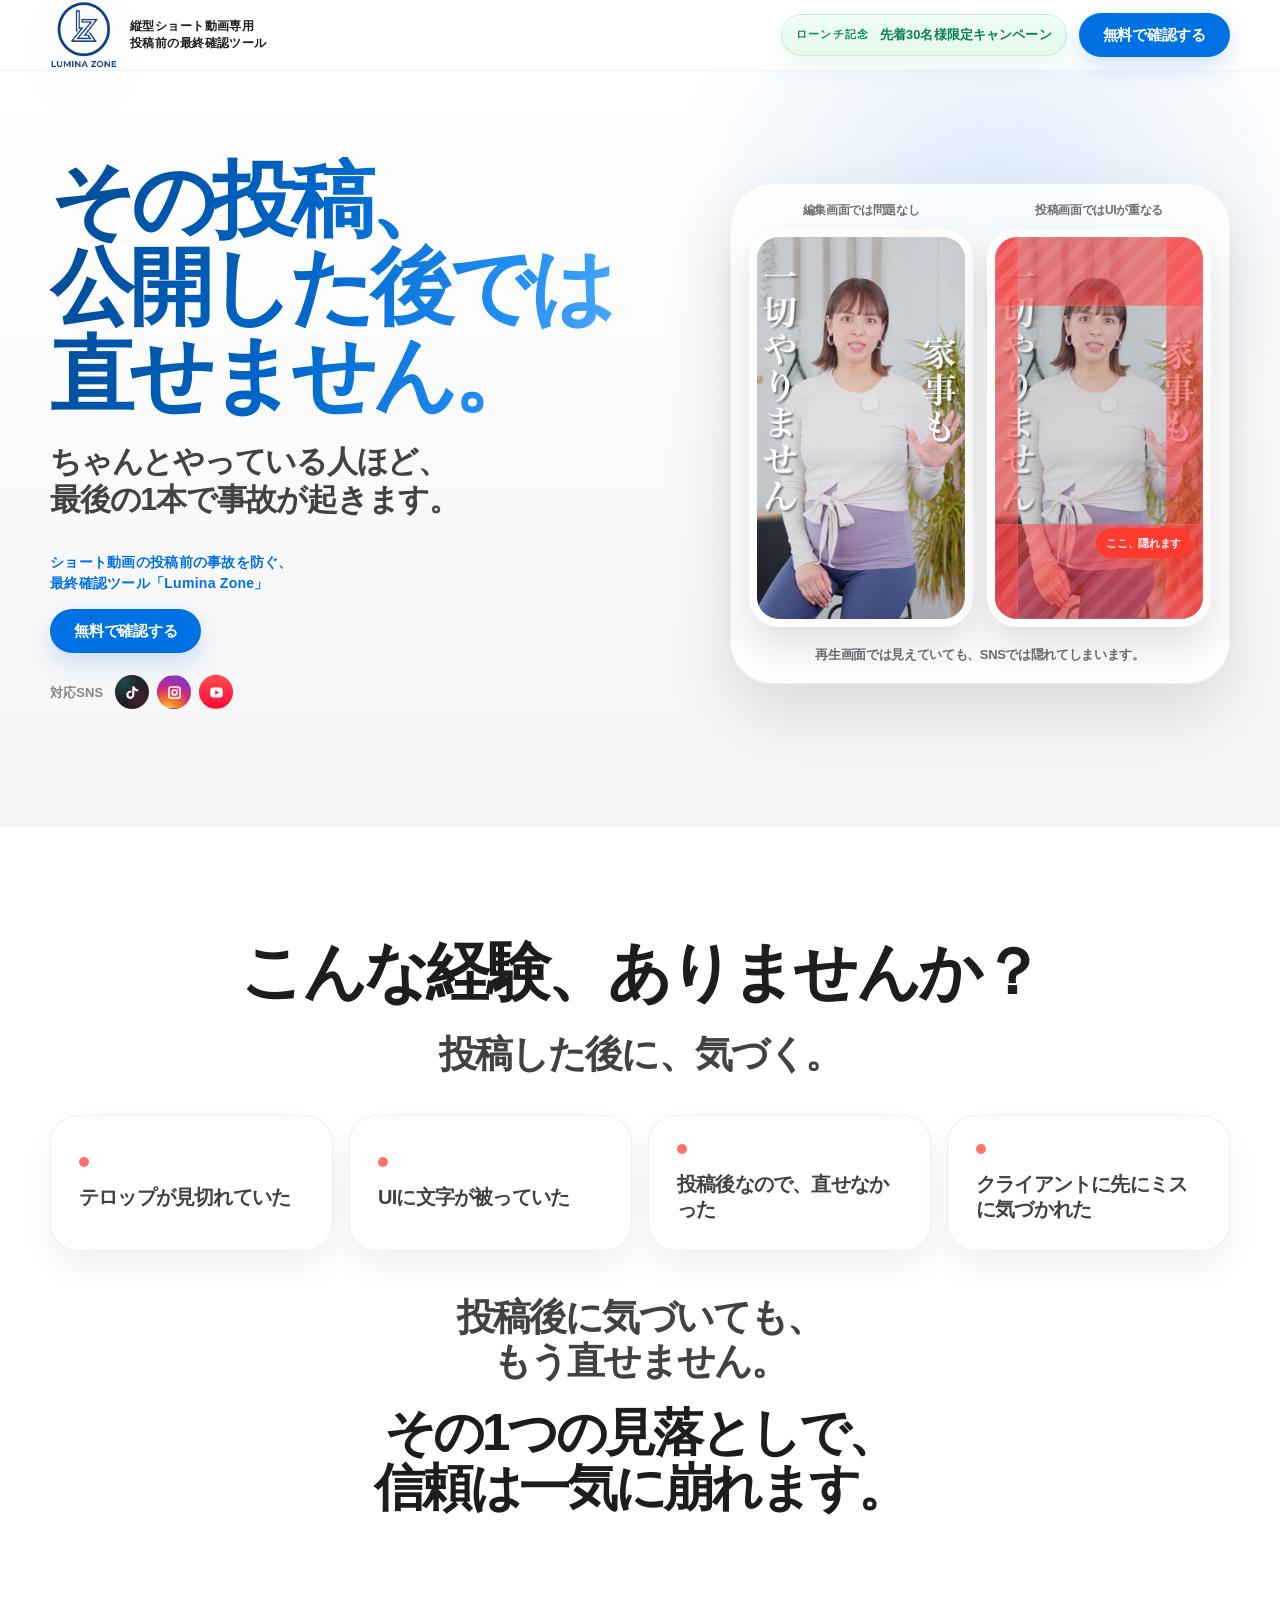
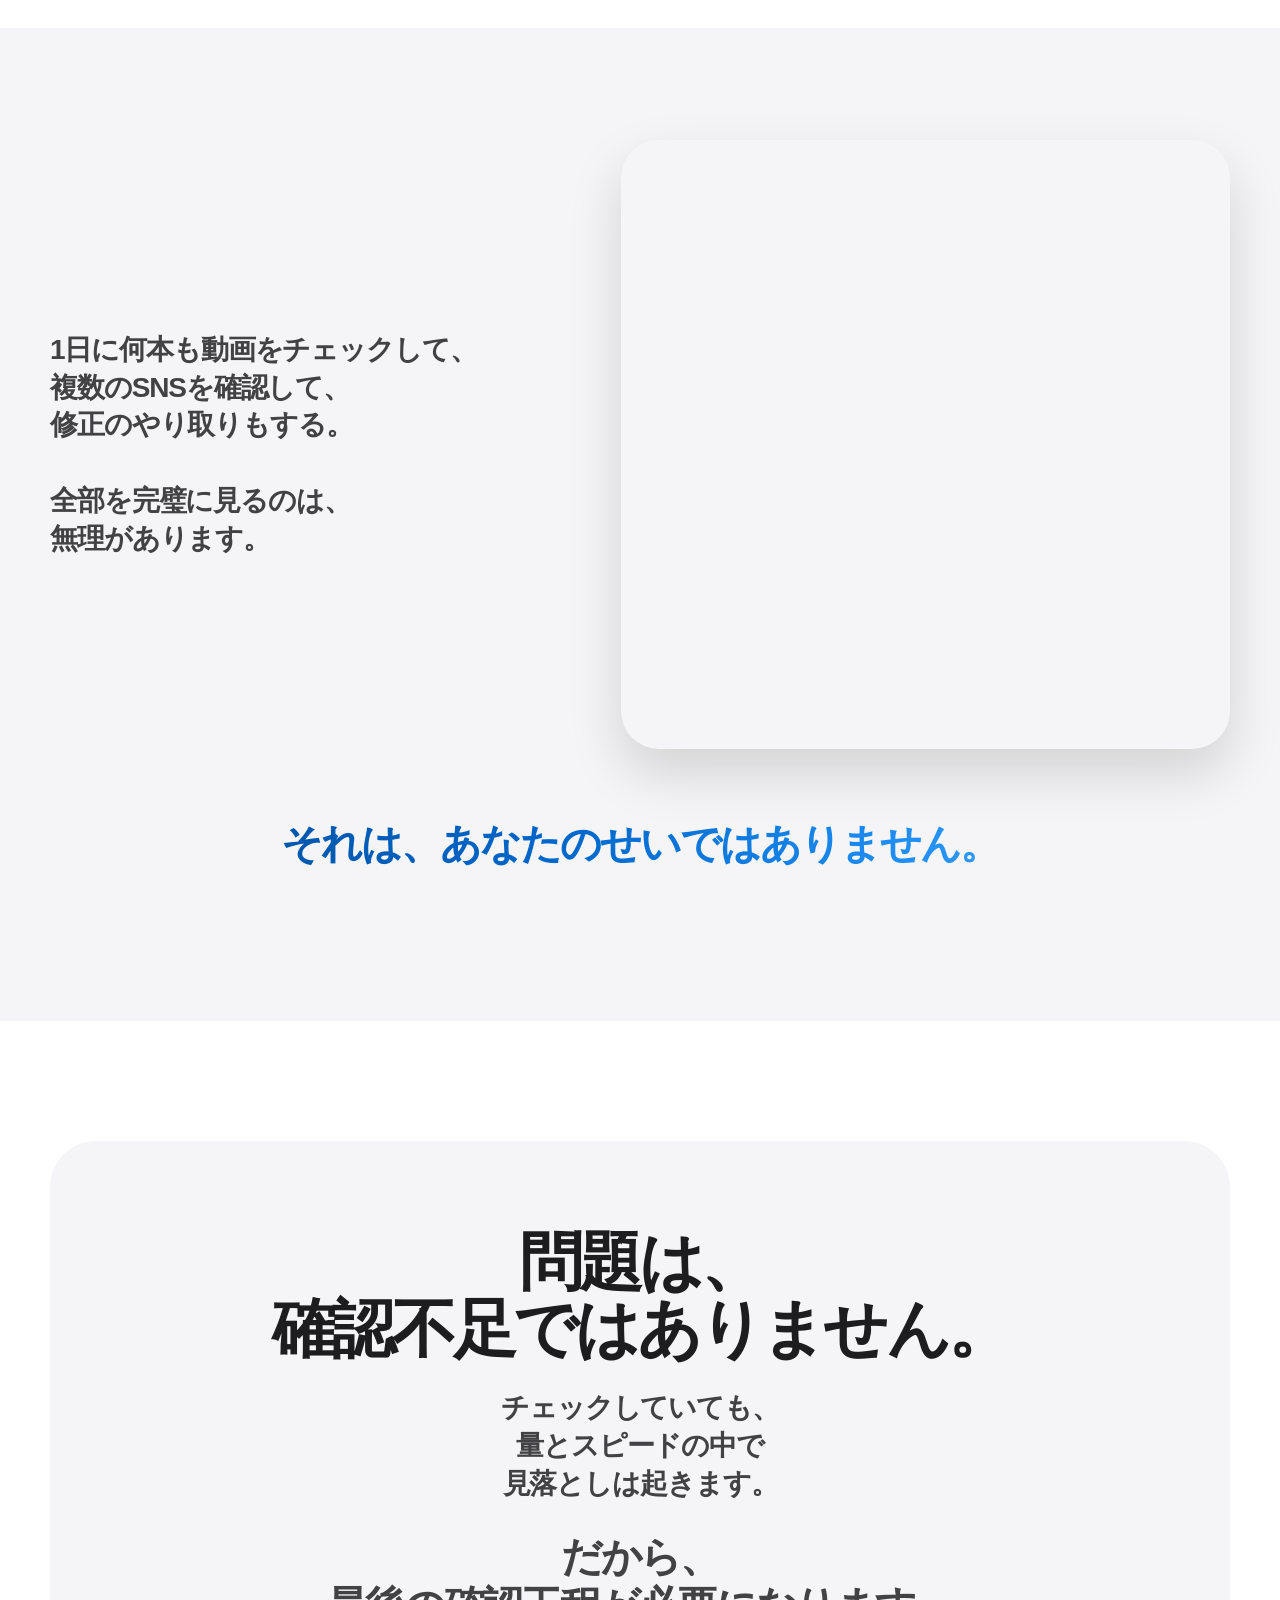
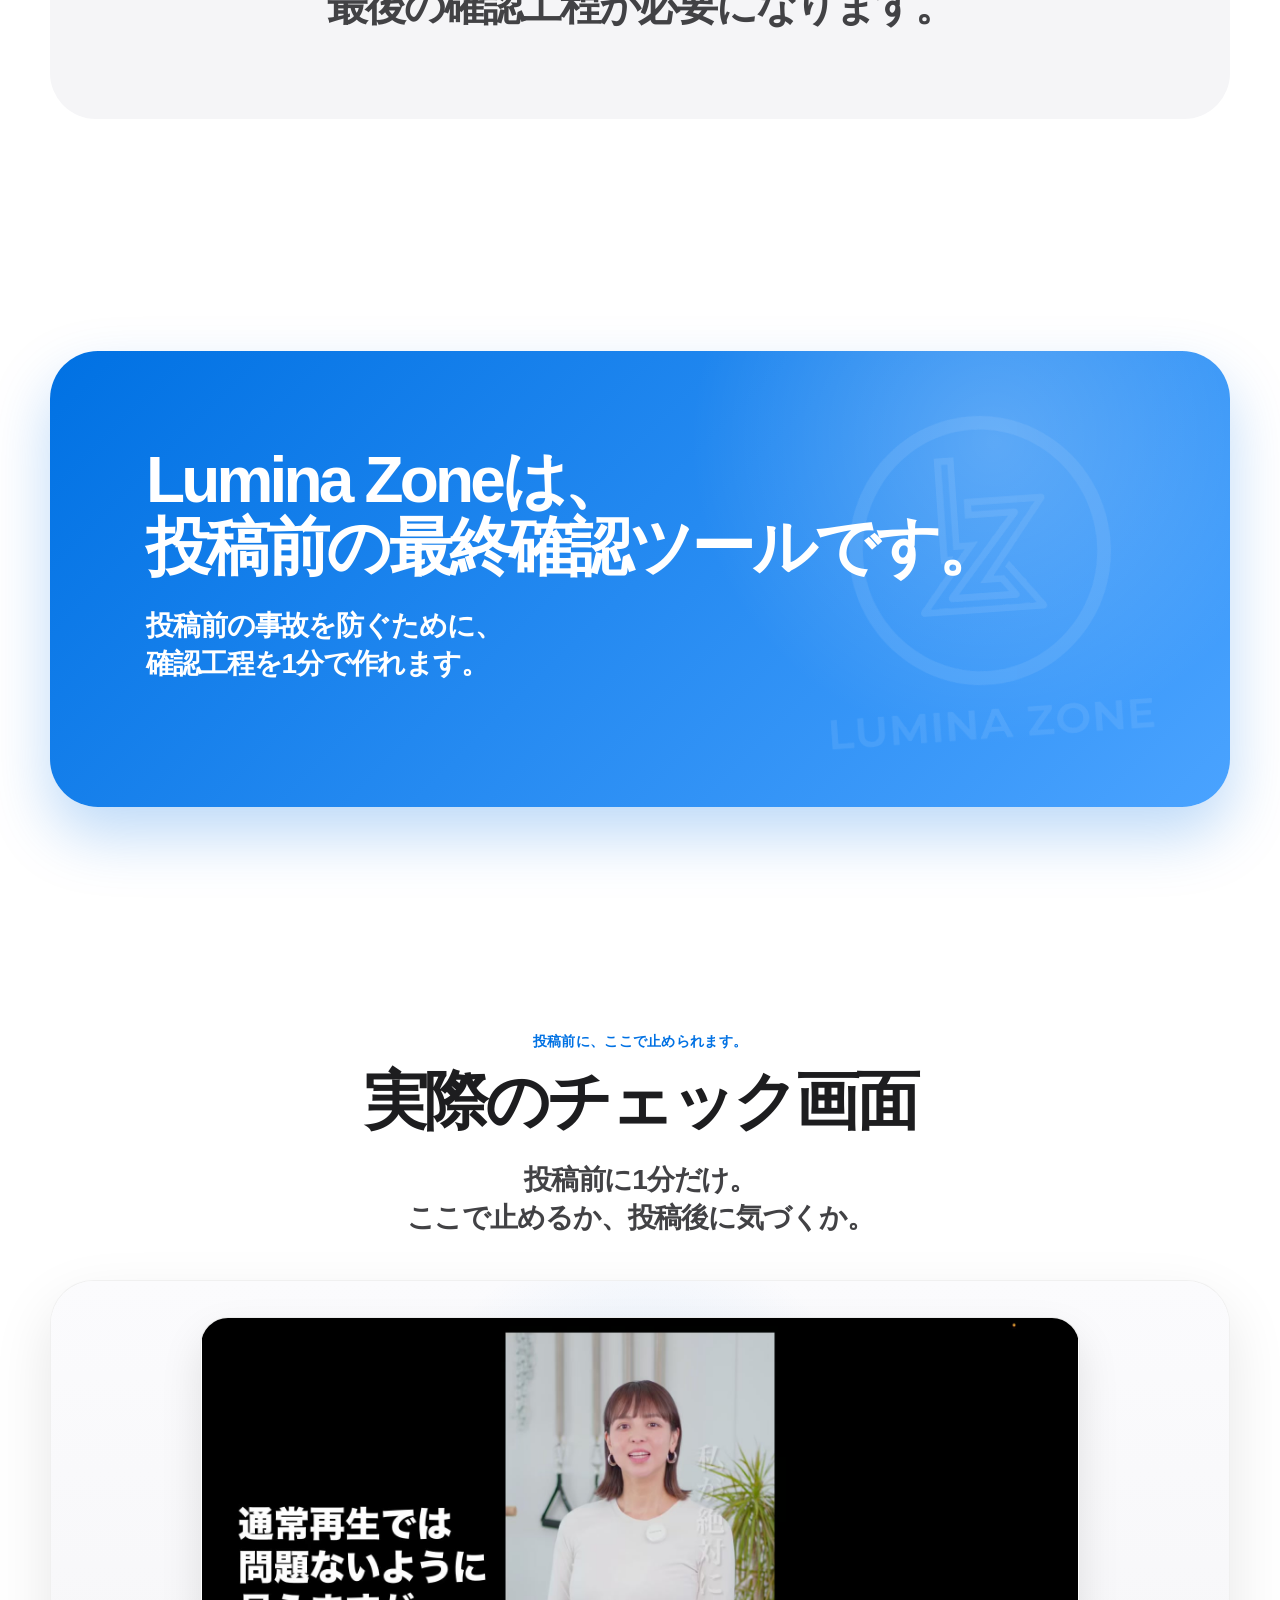
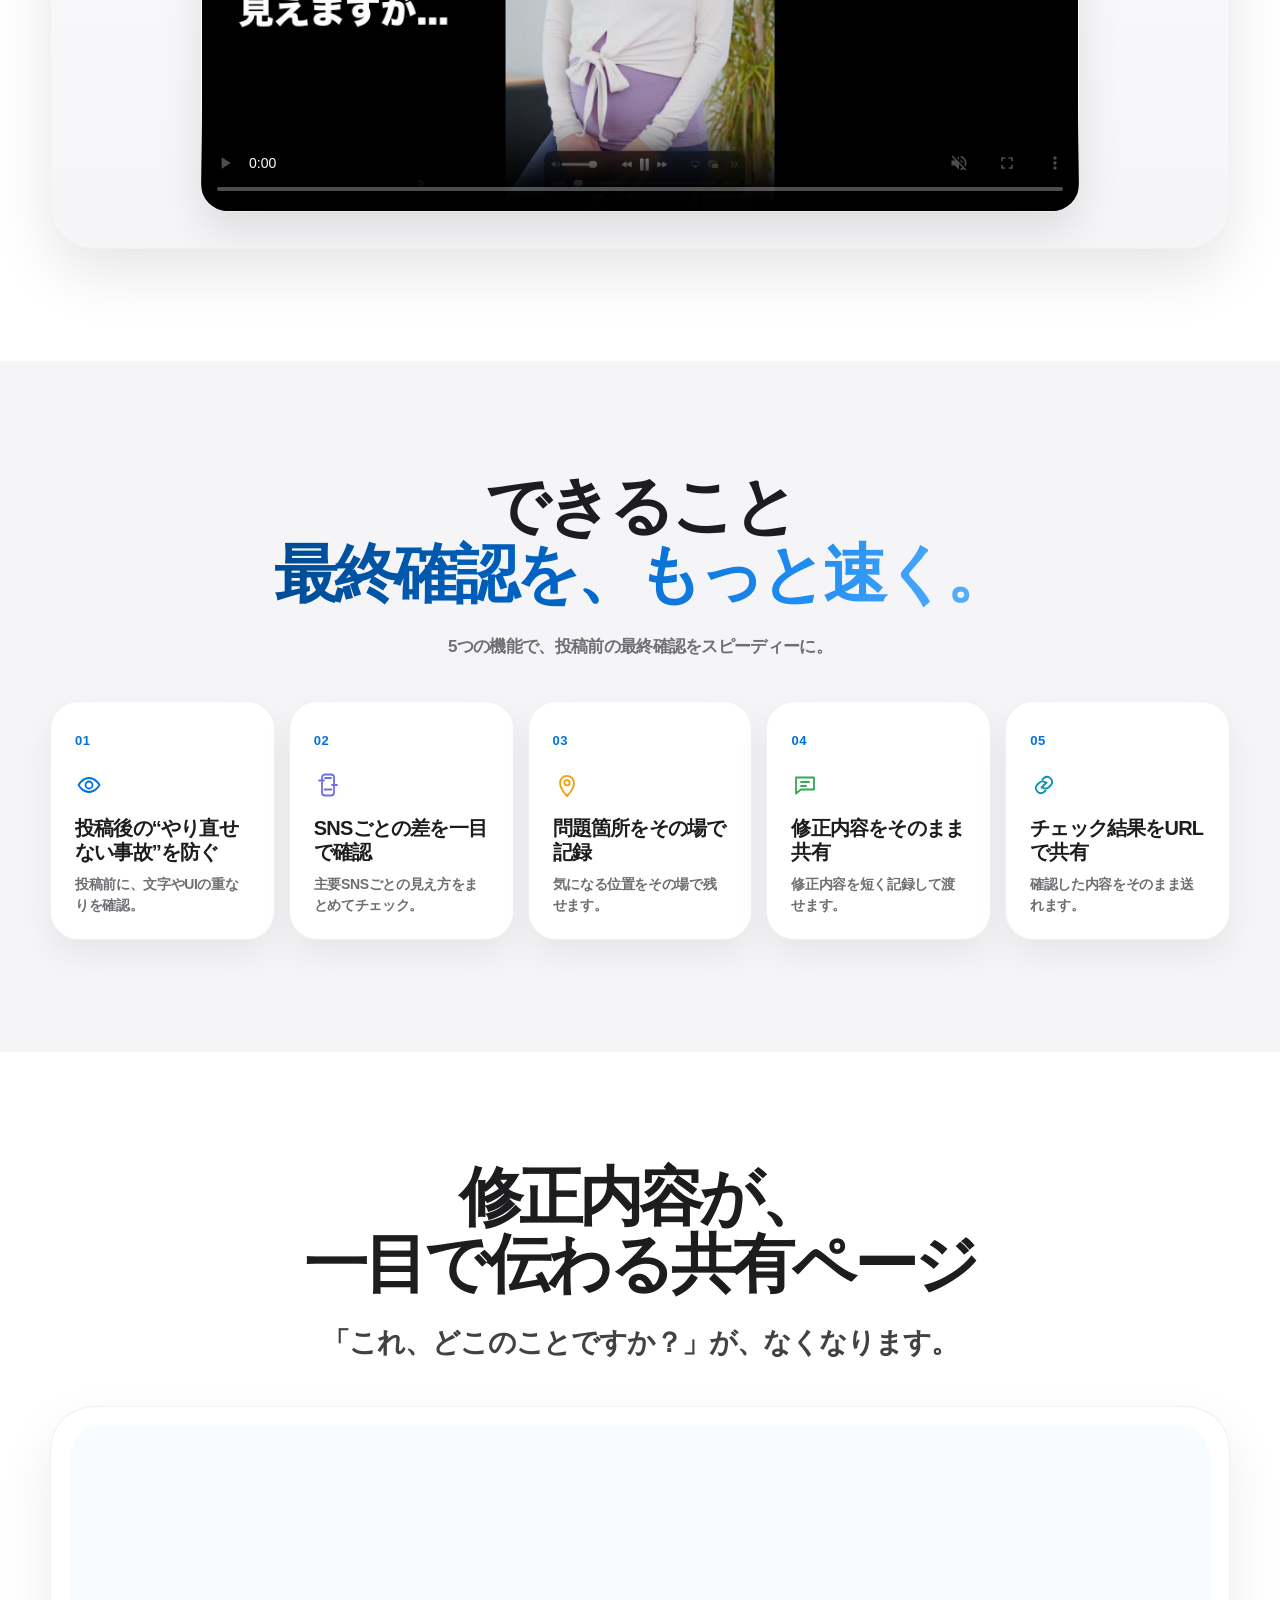
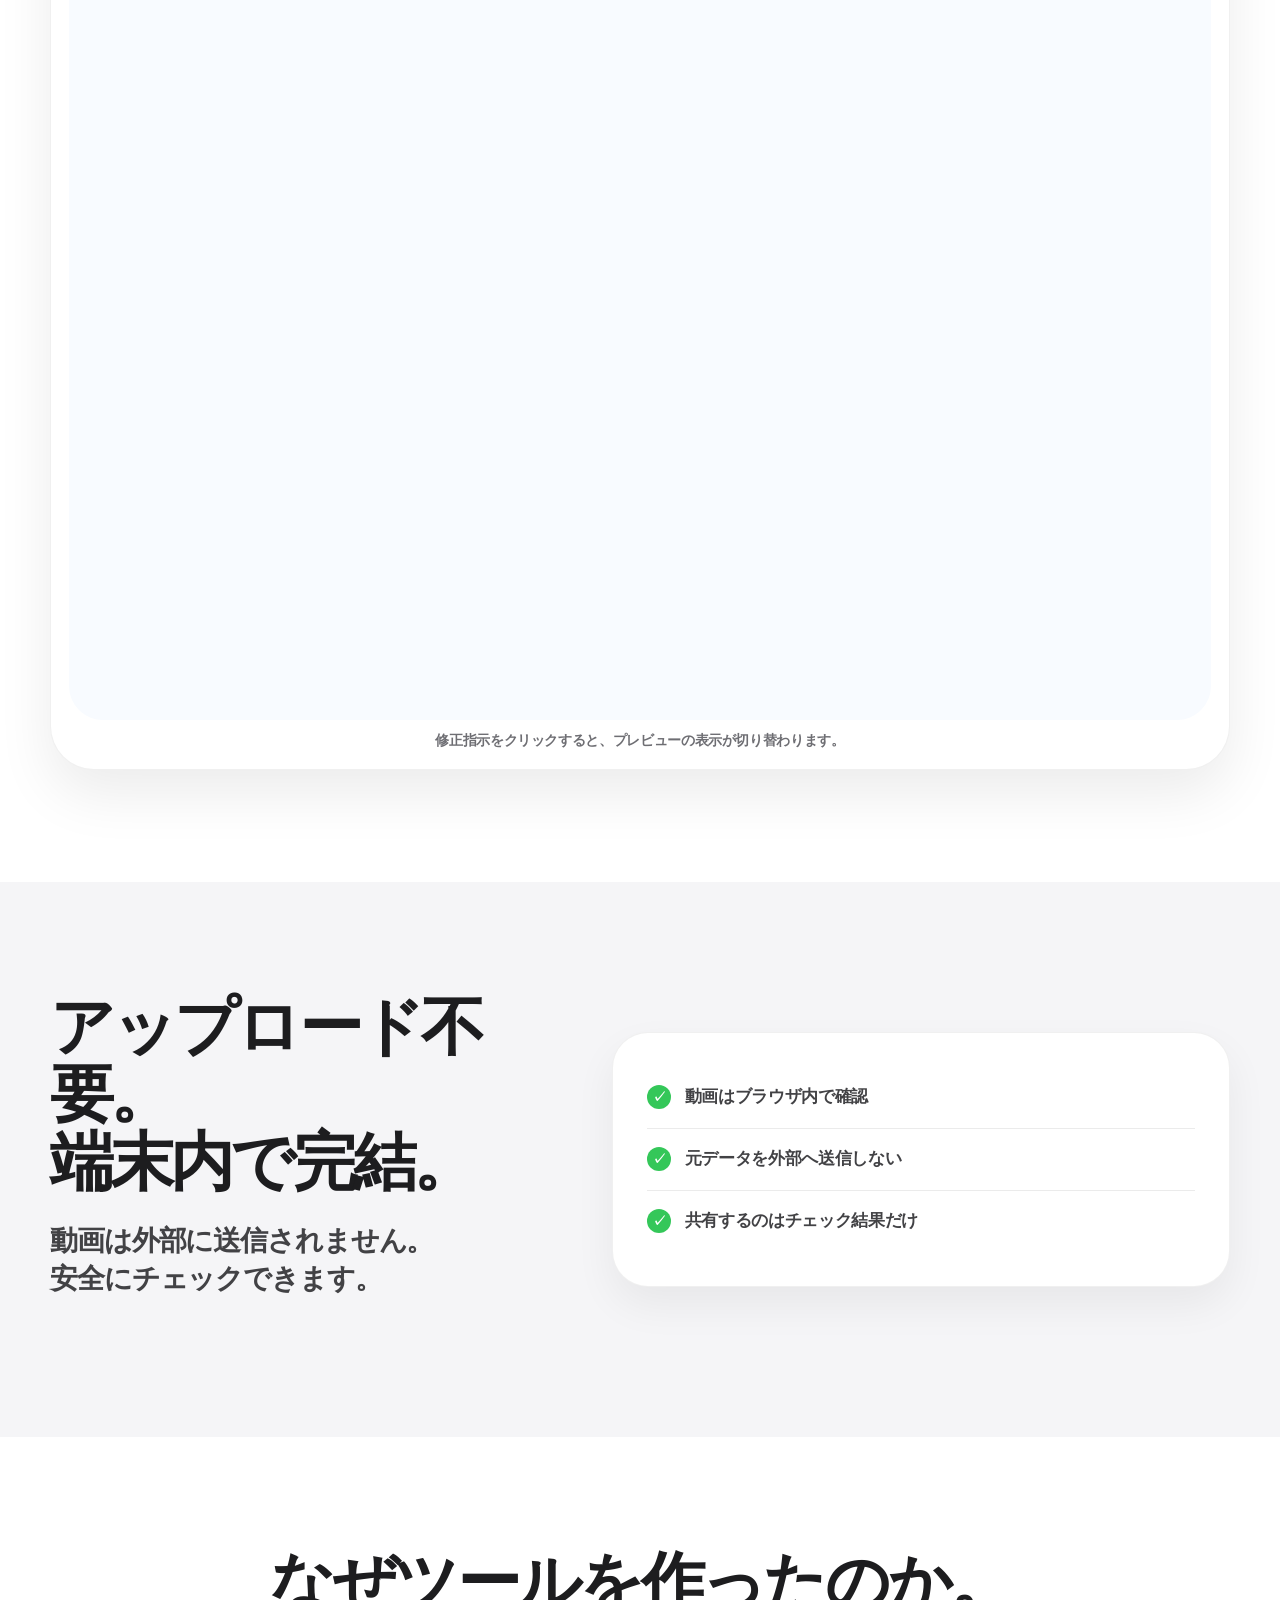
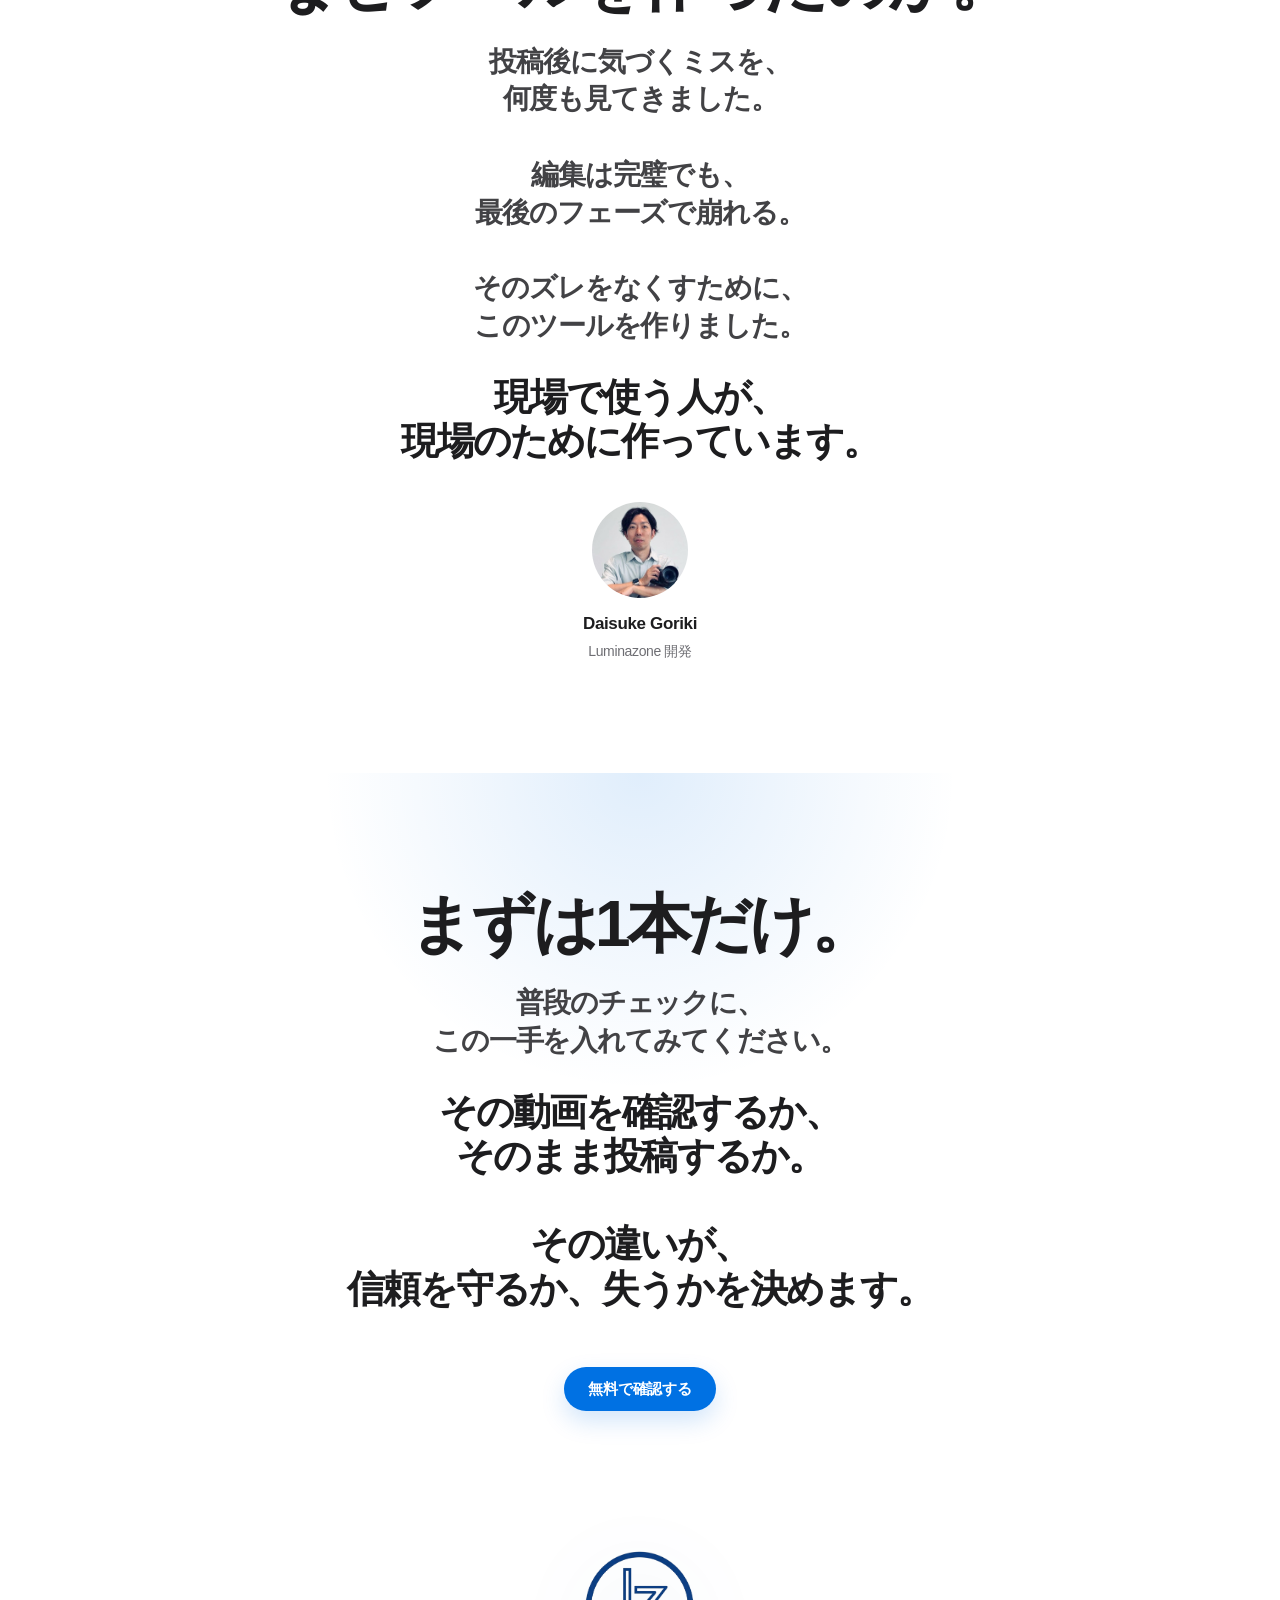
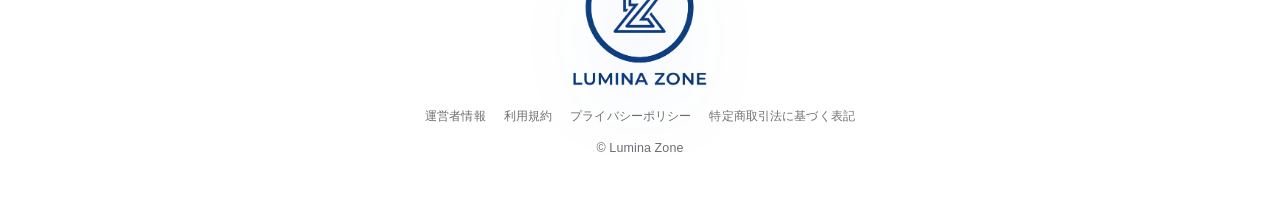
==== commit 9545a6b9: "Improve mobile landing media previews" ====
--- a/index.html
+++ b/index.html
@@ -836,6 +836,7 @@
       background: #ffffff;
       border: 1px solid rgba(0, 0, 0, 0.06);
       box-shadow: 0 24px 56px rgba(0, 0, 0, 0.08);
+      overflow: hidden;
     }
 
     .viewer-embed {
@@ -855,6 +856,20 @@
       line-height: 1.5;
       font-weight: 650;
       text-align: center;
+    }
+
+    .viewer-open-link {
+      display: none;
+      width: fit-content;
+      margin: 14px auto 0;
+      padding: 12px 18px;
+      border-radius: 999px;
+      background: var(--blue);
+      color: #ffffff;
+      font-size: 14px;
+      font-weight: 800;
+      text-decoration: none;
+      box-shadow: 0 14px 28px rgba(0, 113, 227, 0.22);
     }
 
     .viewer-preview {
@@ -1120,9 +1135,15 @@
       }
 
       .viewer-embed {
-        height: 900px;
-        min-height: 900px;
+        height: 520px;
+        min-height: 520px;
         border-radius: 24px;
+      }
+
+      .viewer-open-link {
+        display: inline-flex;
+        align-items: center;
+        justify-content: center;
       }
 
       .viewer-preview {
@@ -1269,7 +1290,7 @@
         <div class="demo-frame">
           <div class="demo-shell">
             <div>
-              <video class="demo-video" controls muted playsinline preload="metadata">
+              <video class="demo-video" controls muted playsinline preload="auto" poster="./assets/index3-demo-poster.jpg">
                 <source src="./assets/index3-demo.mp4" type="video/mp4">
                 お使いのブラウザでは動画を再生できません。
               </video>
@@ -1374,6 +1395,7 @@
             loading="lazy"
             scrolling="no"
           ></iframe>
+          <a class="viewer-open-link" href="https://luminazone.jp/share.html?token=a74178667ac22c20c574e91e2bfd47951614" target="_blank" rel="noreferrer">共有ページを別画面で開く</a>
           <p class="viewer-hint">修正指示をクリックすると、プレビューの表示が切り替わります。</p>
         </div>
       </div>
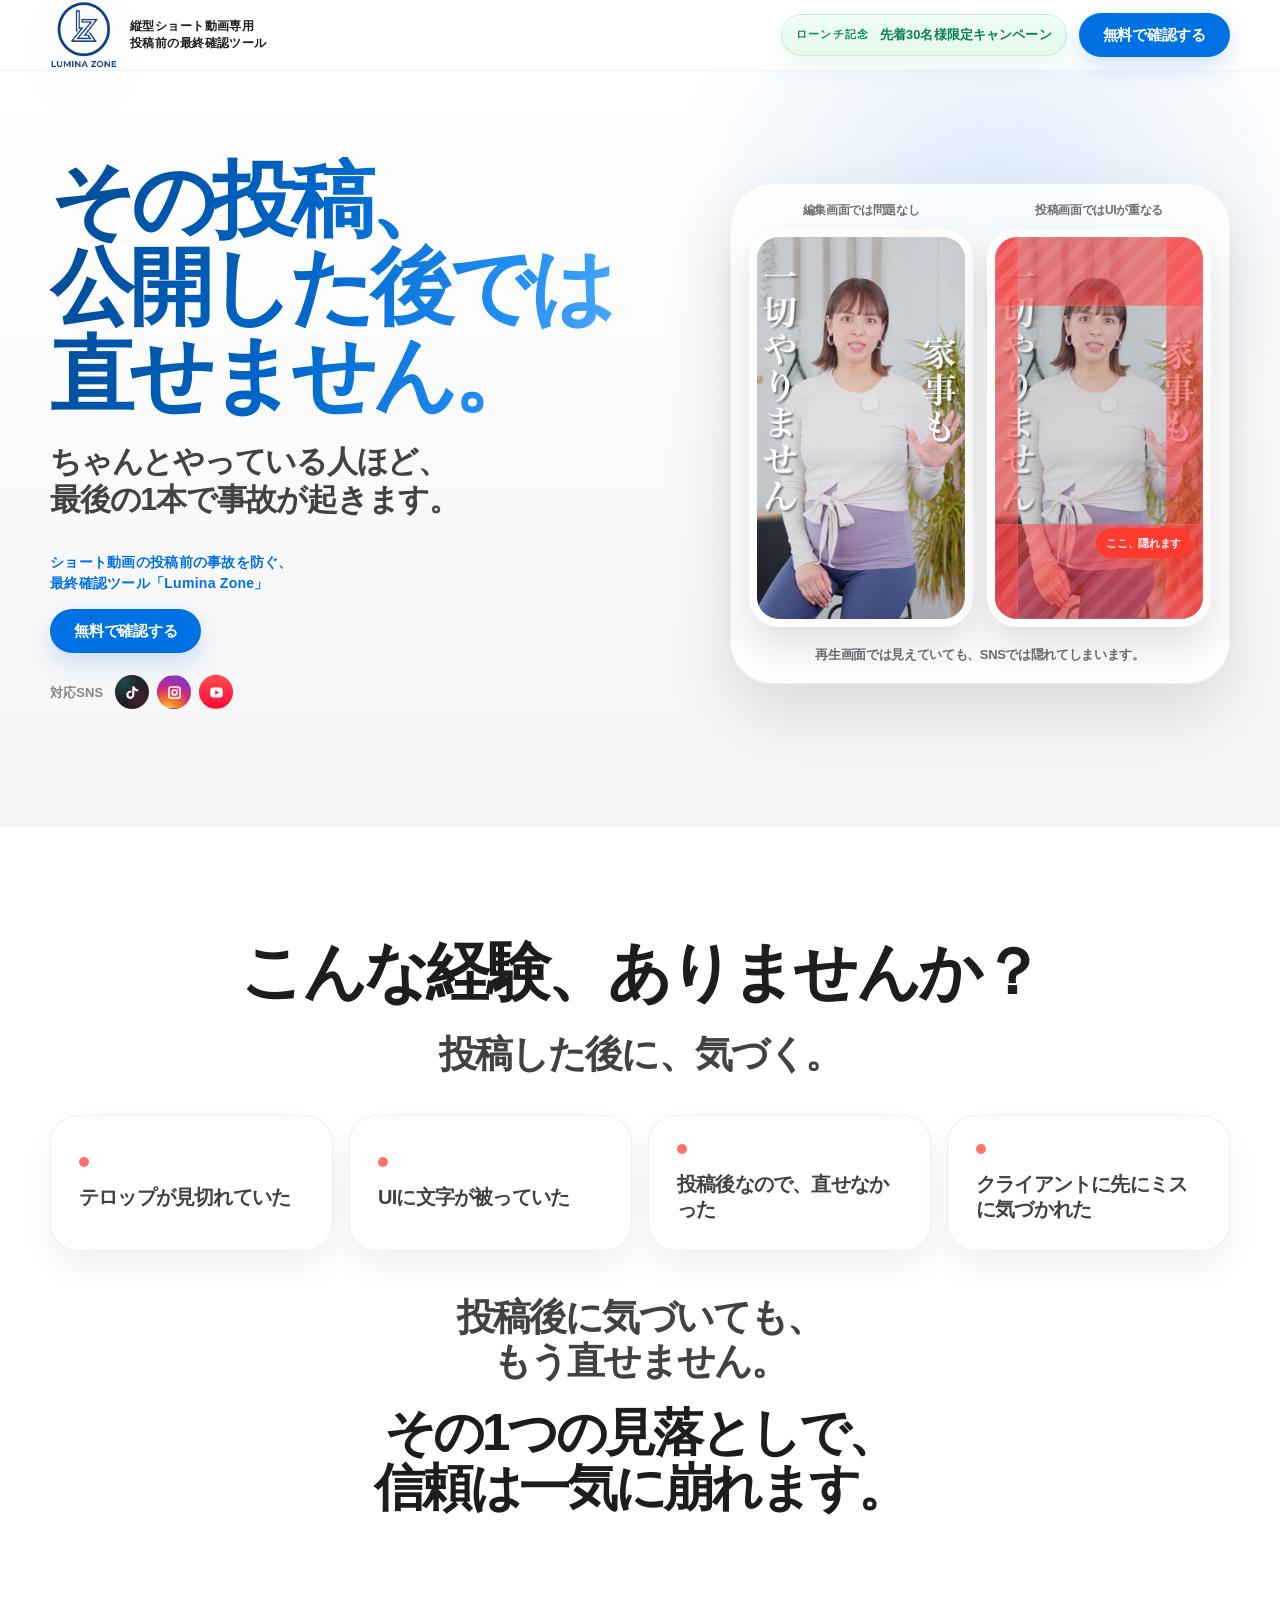
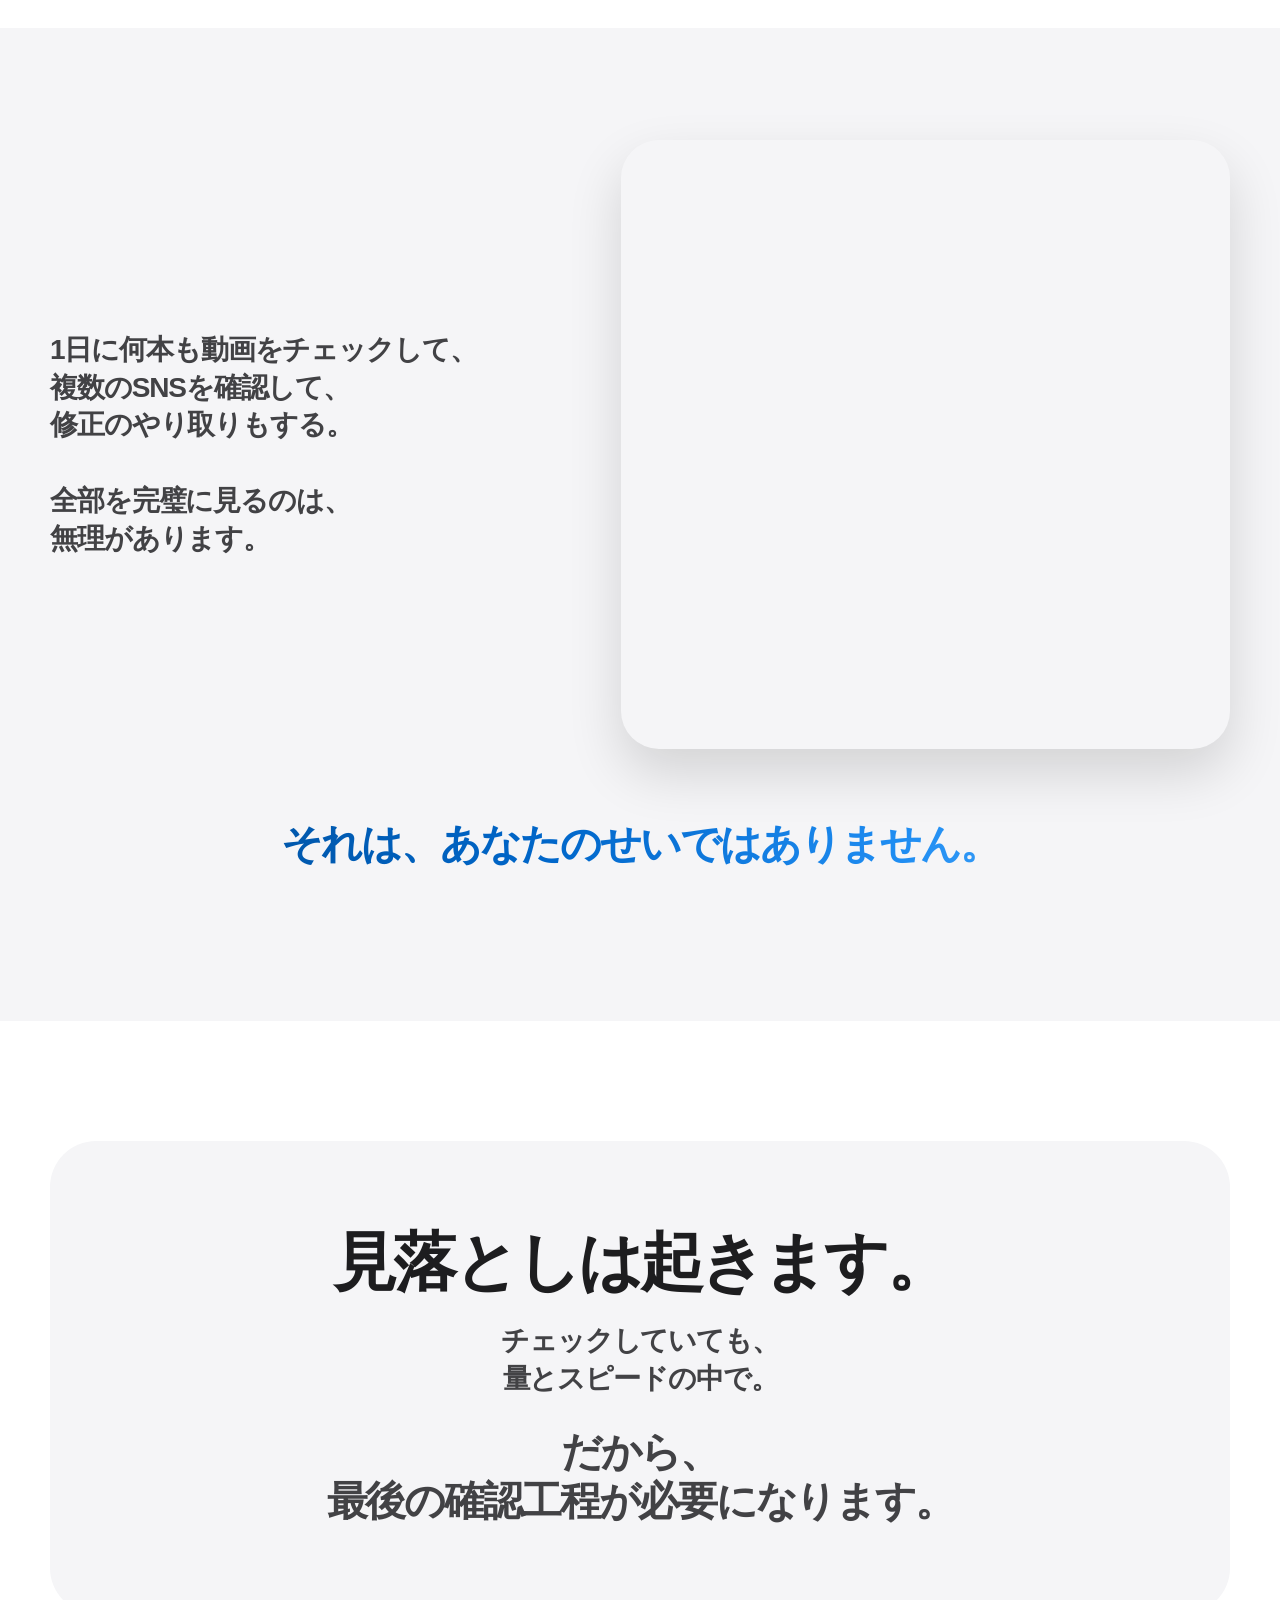
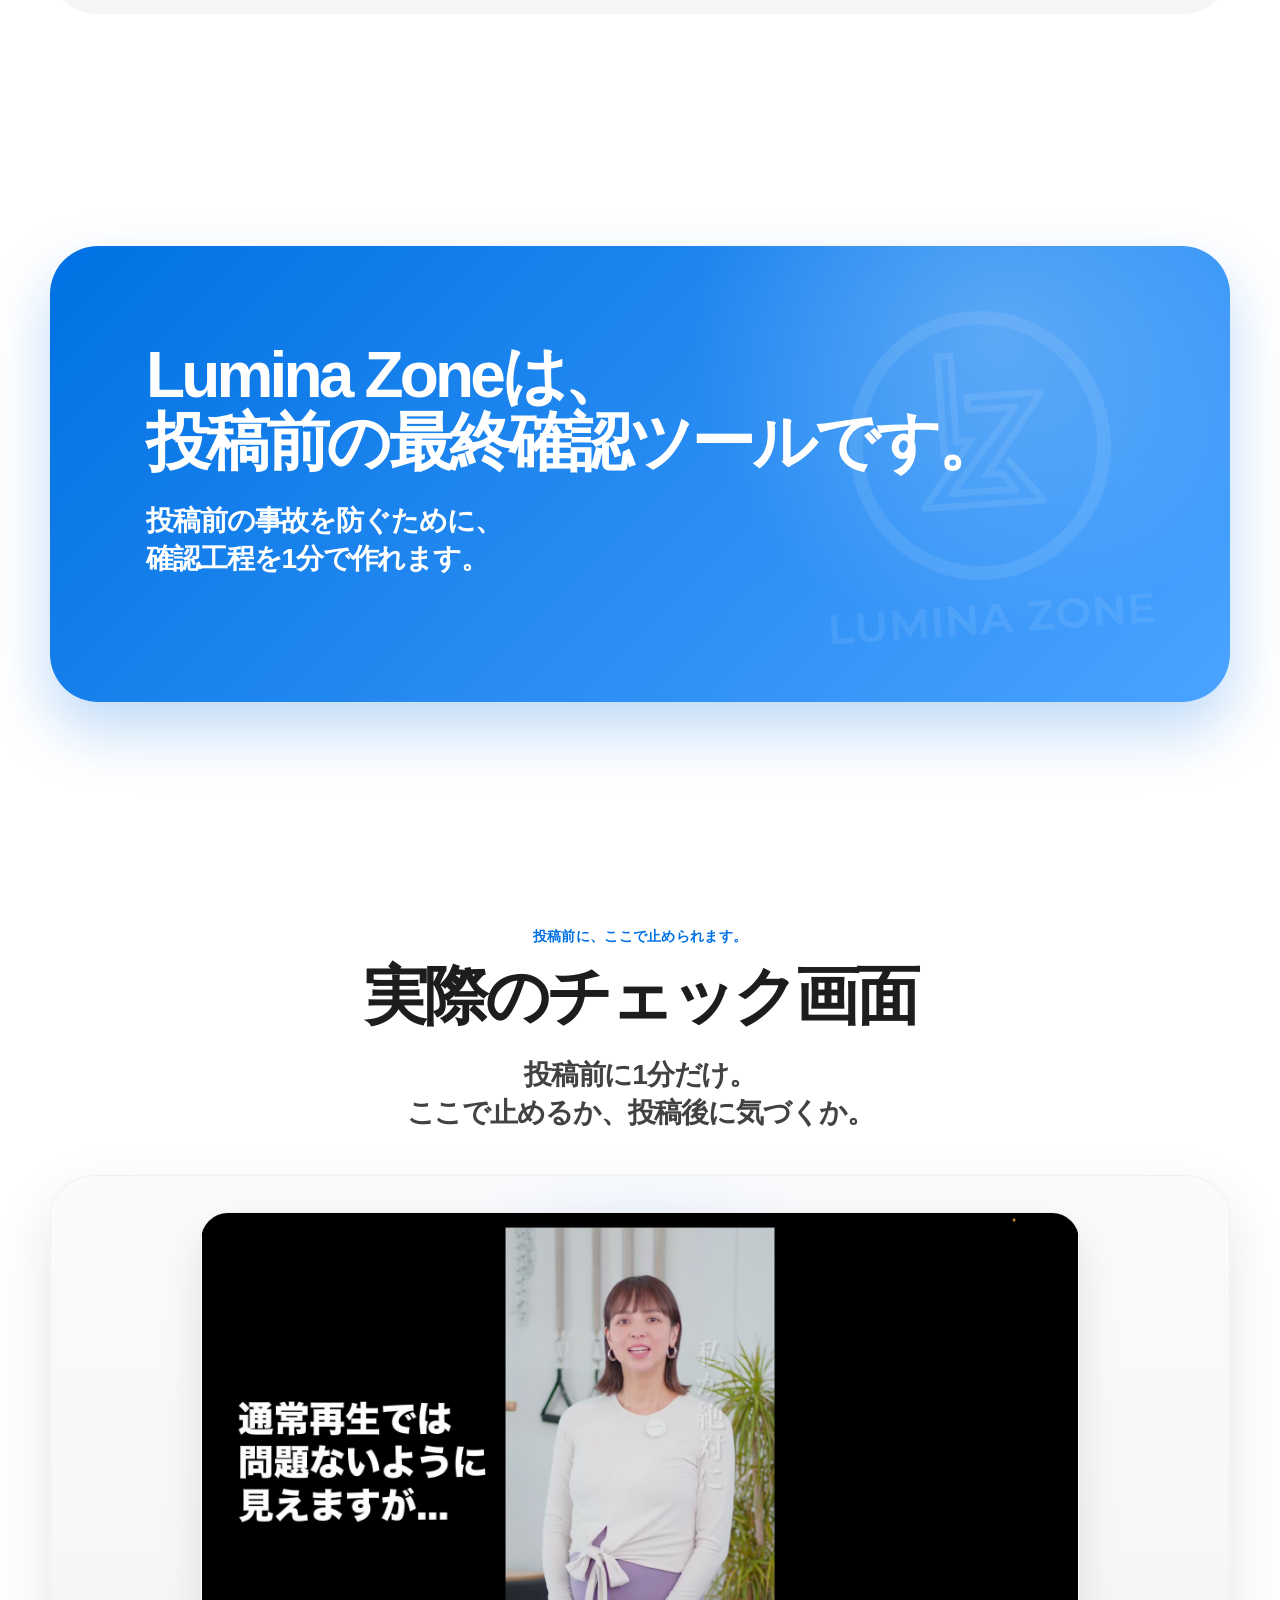
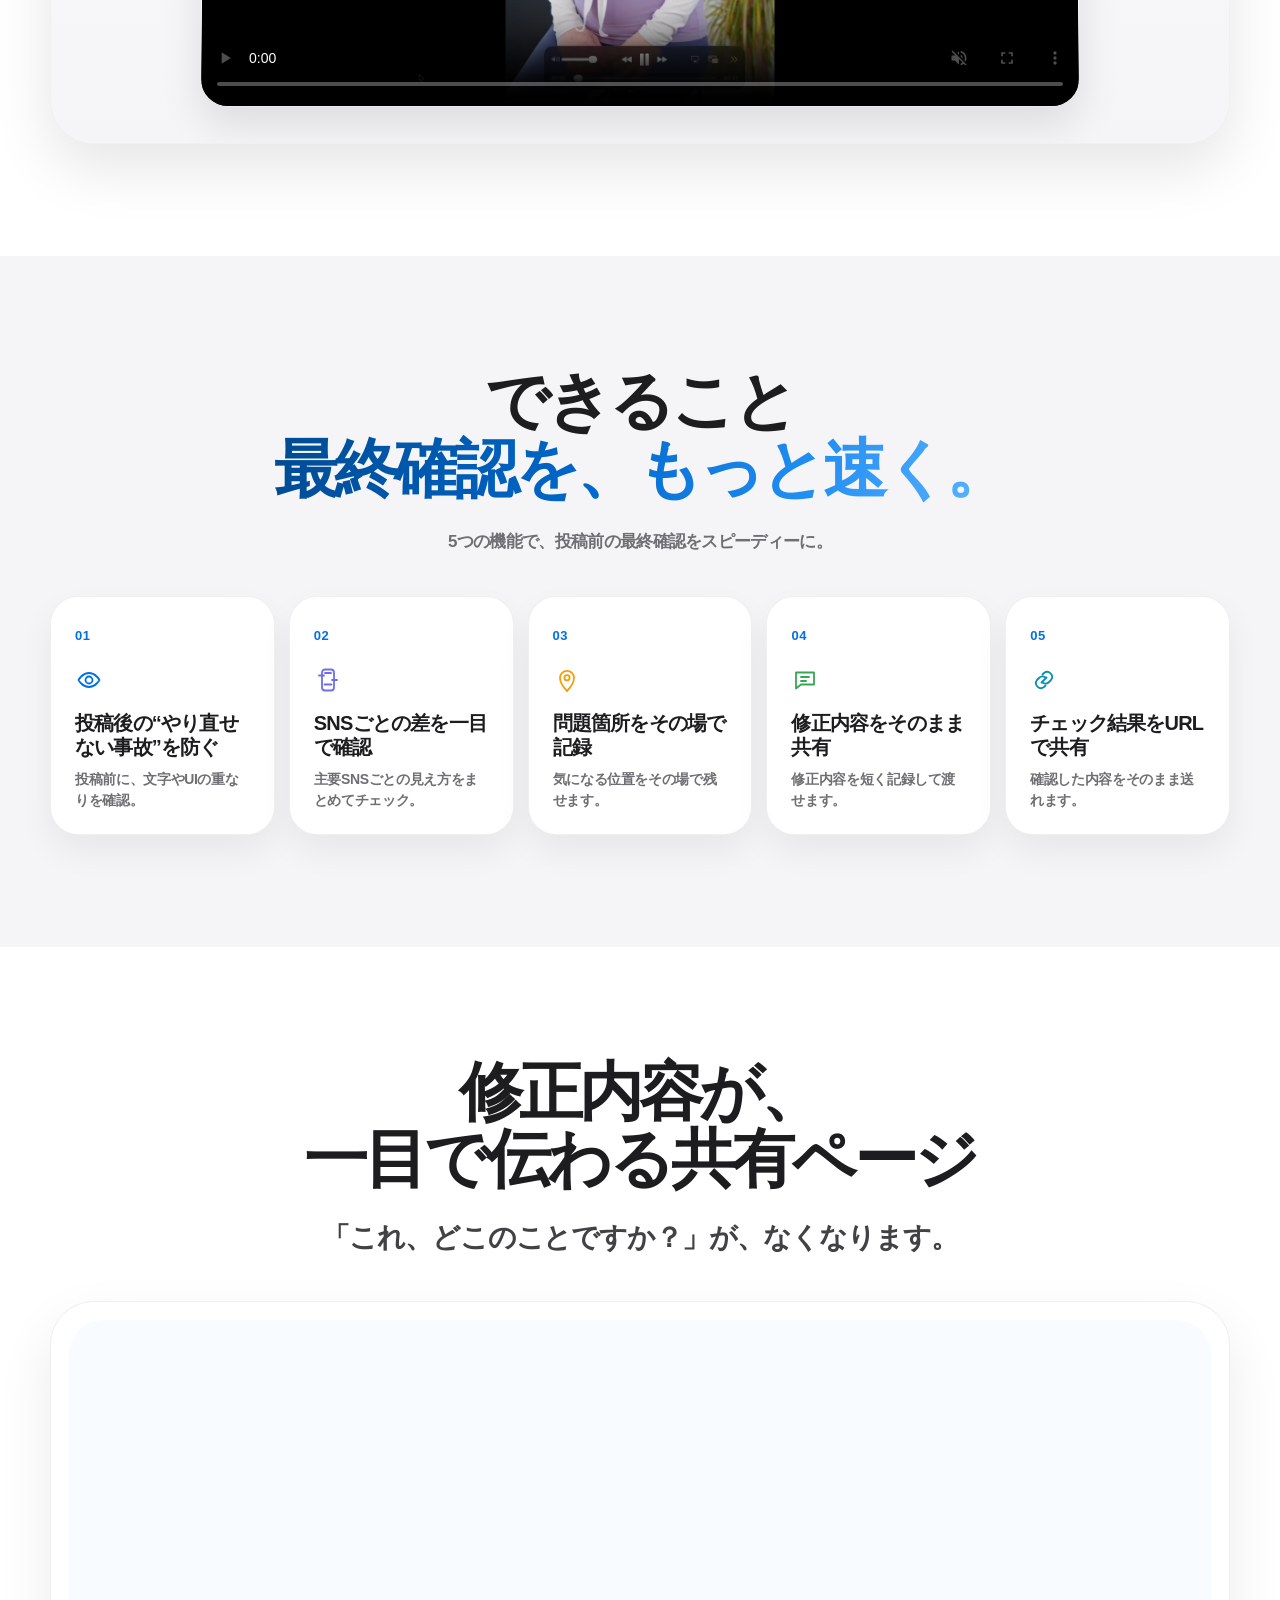
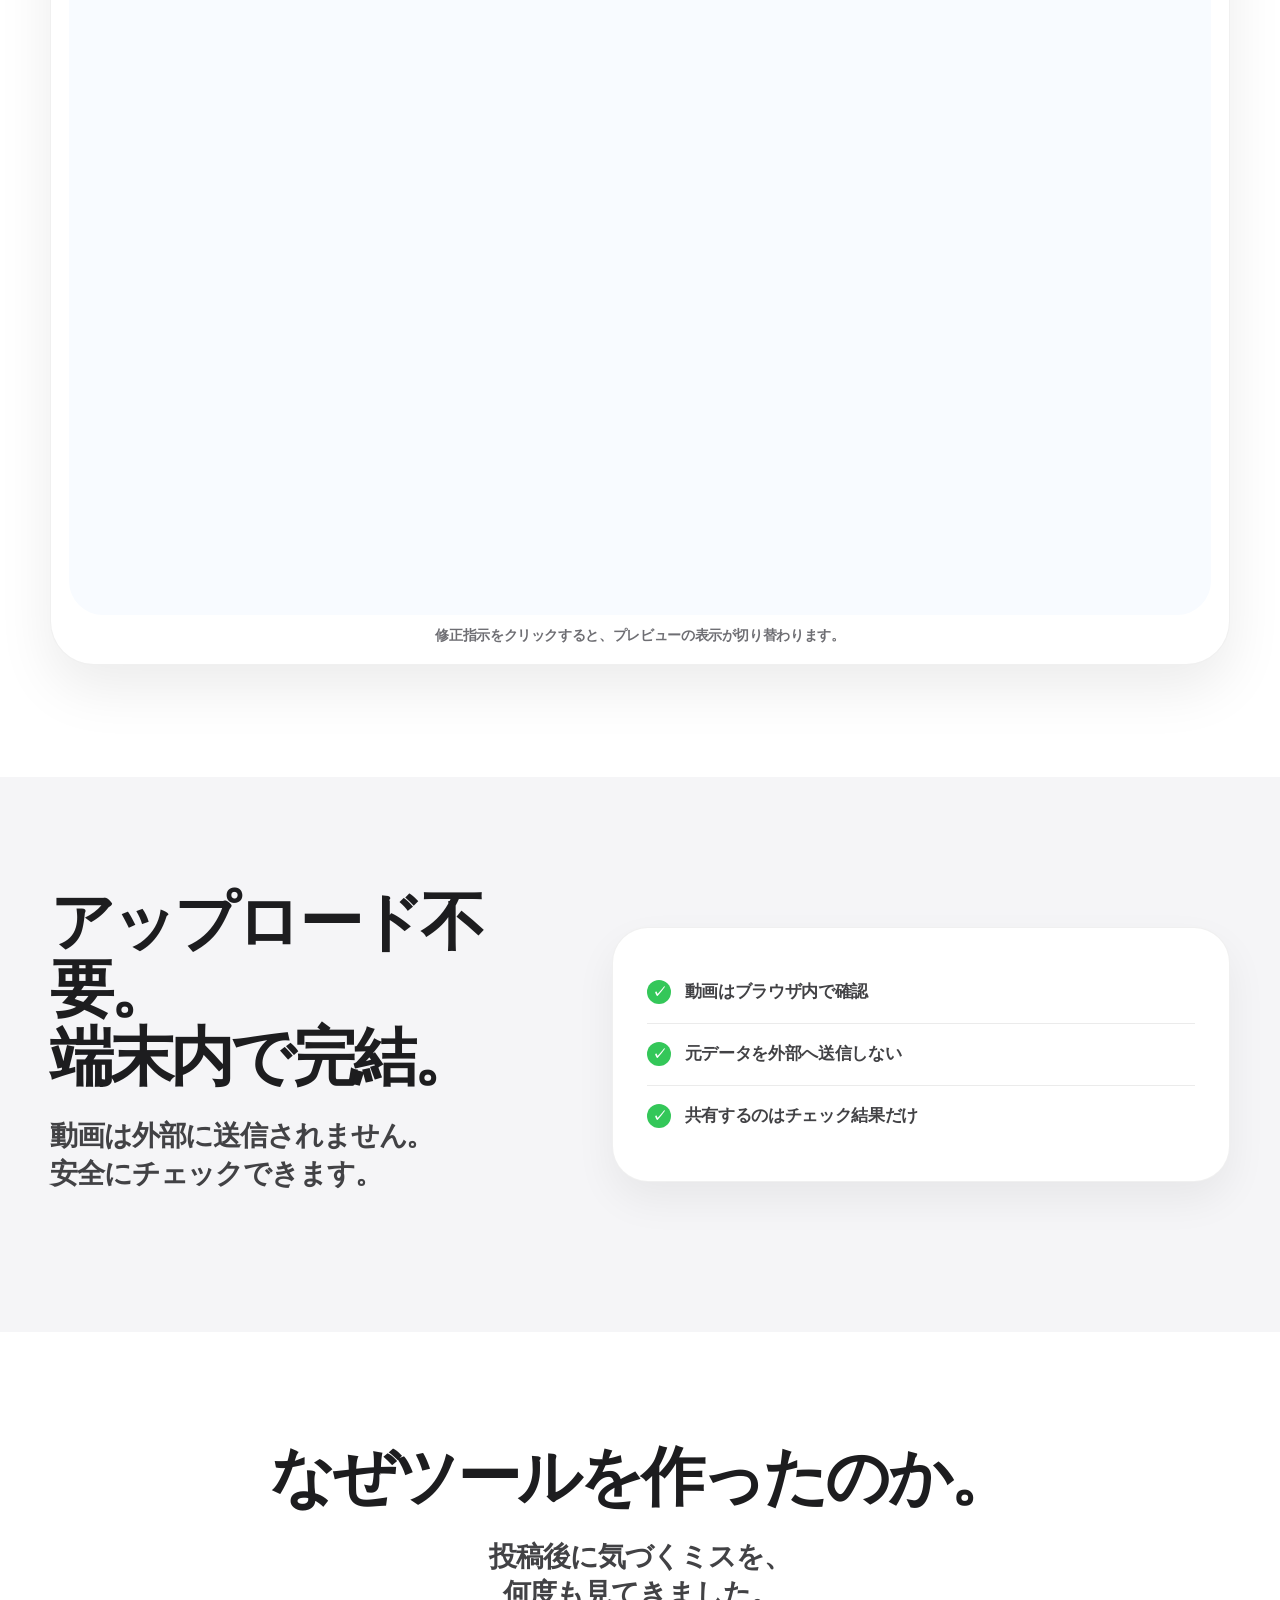
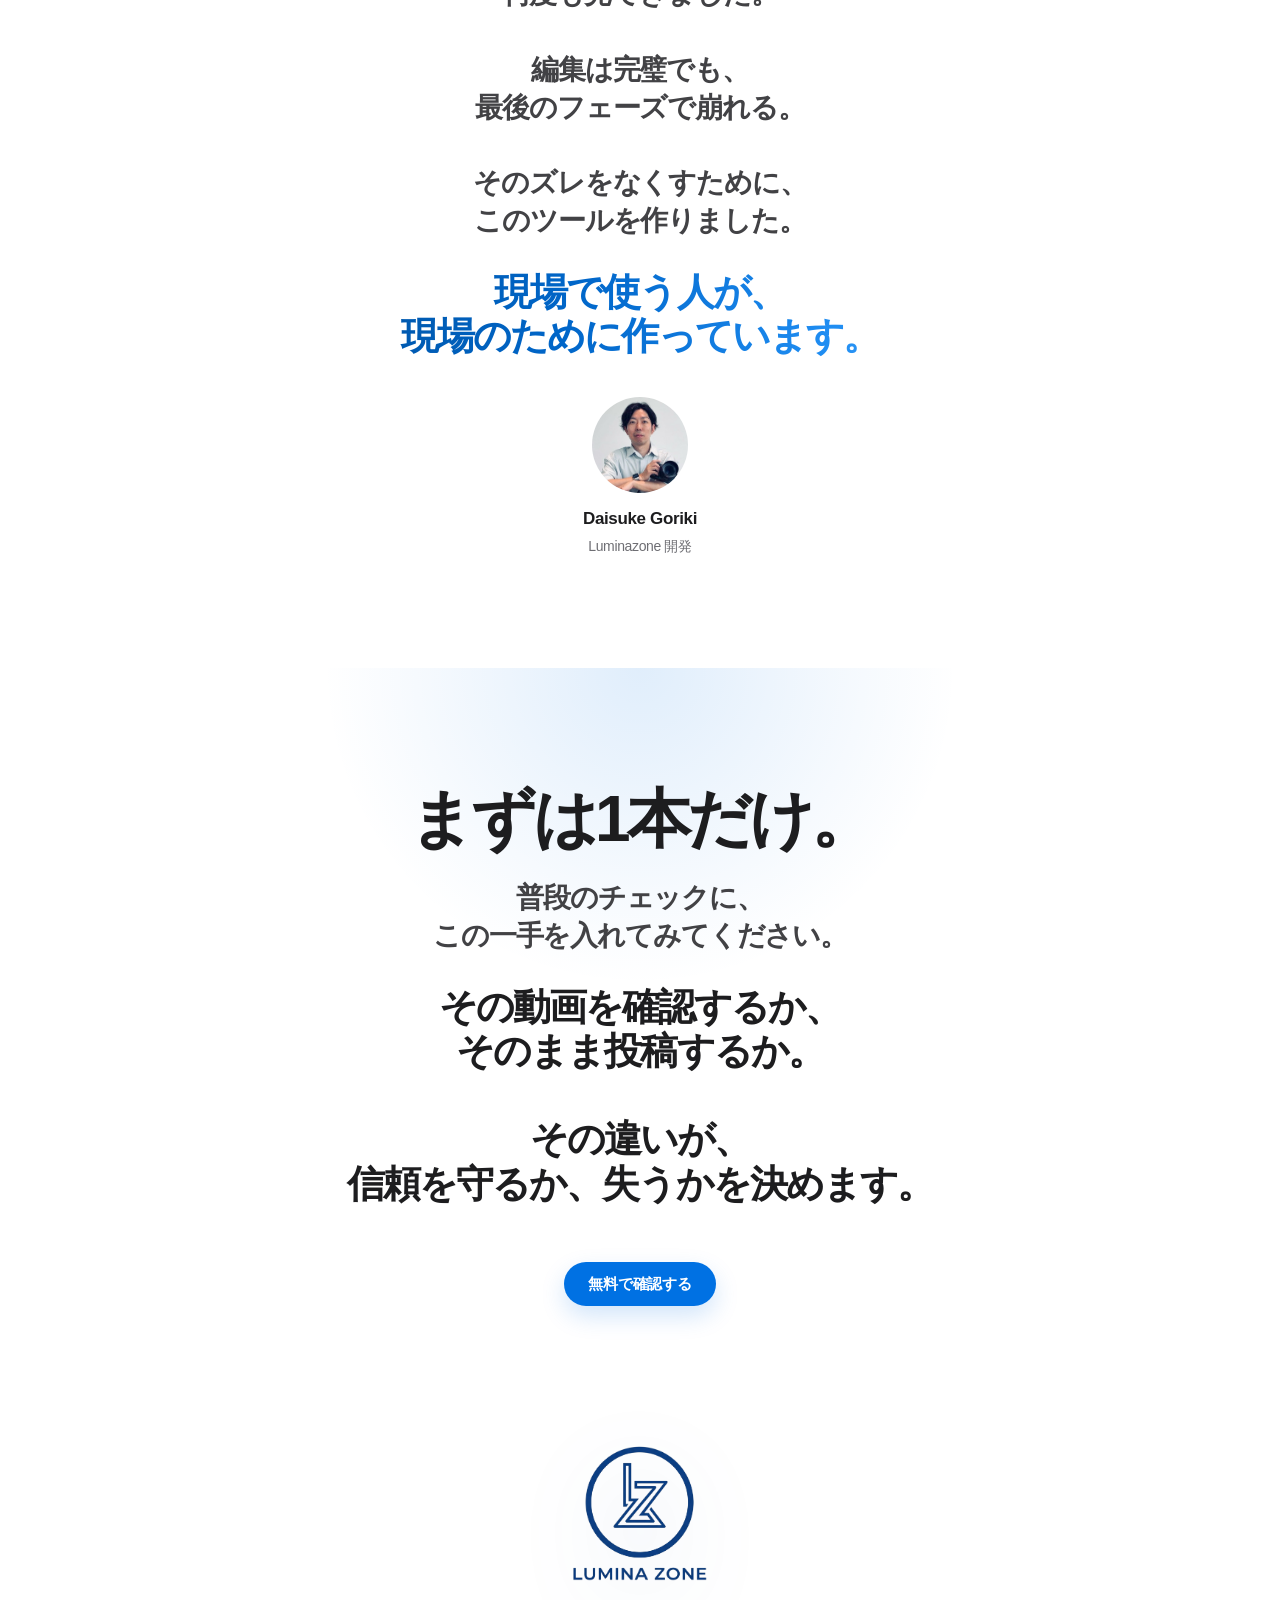
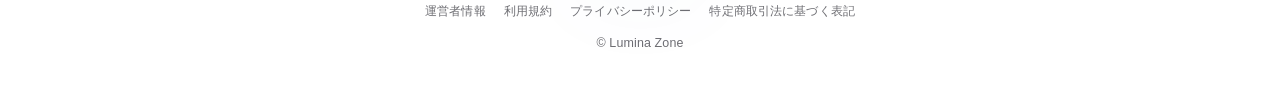
==== commit 12e6257a: "Refine landing page copy emphasis" ====
--- a/index.html
+++ b/index.html
@@ -1266,8 +1266,8 @@
     <section class="statement">
       <div class="container">
         <div class="statement-card">
-          <h2 class="section-title">問題は、<br>確認不足ではありません。</h2>
-          <p class="statement-copy">チェックしていても、<br>量とスピードの中で<br>見落としは起きます。</p>
+          <h2 class="section-title">見落としは起きます。</h2>
+          <p class="statement-copy">チェックしていても、<br>量とスピードの中で。</p>
           <p class="soft-close">だから、<br>最後の確認工程が必要になります。</p>
         </div>
       </div>
@@ -1434,7 +1434,7 @@
             このツールを作りました。
           </p>
 
-          <p class="soft-close">
+          <p class="soft-close gradient-title">
             現場で使う人が、<br>
             現場のために作っています。
           </p>
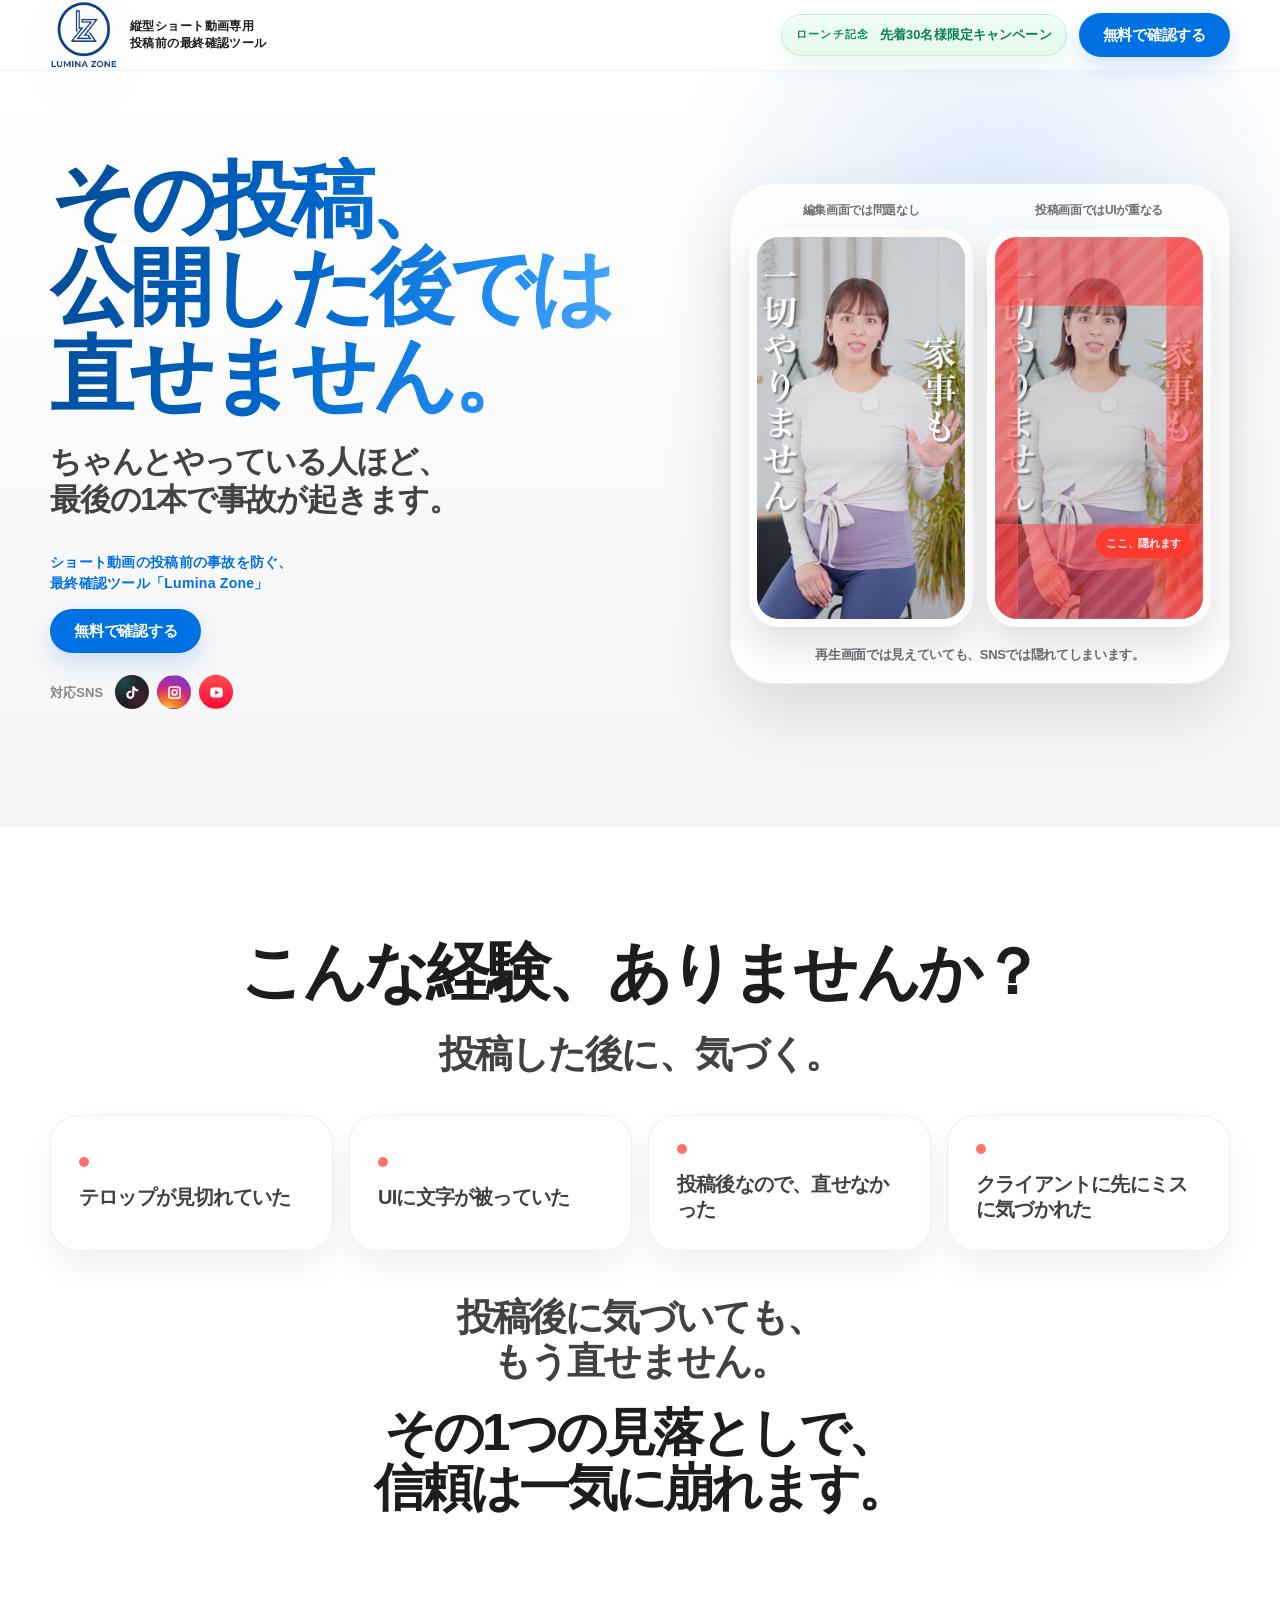
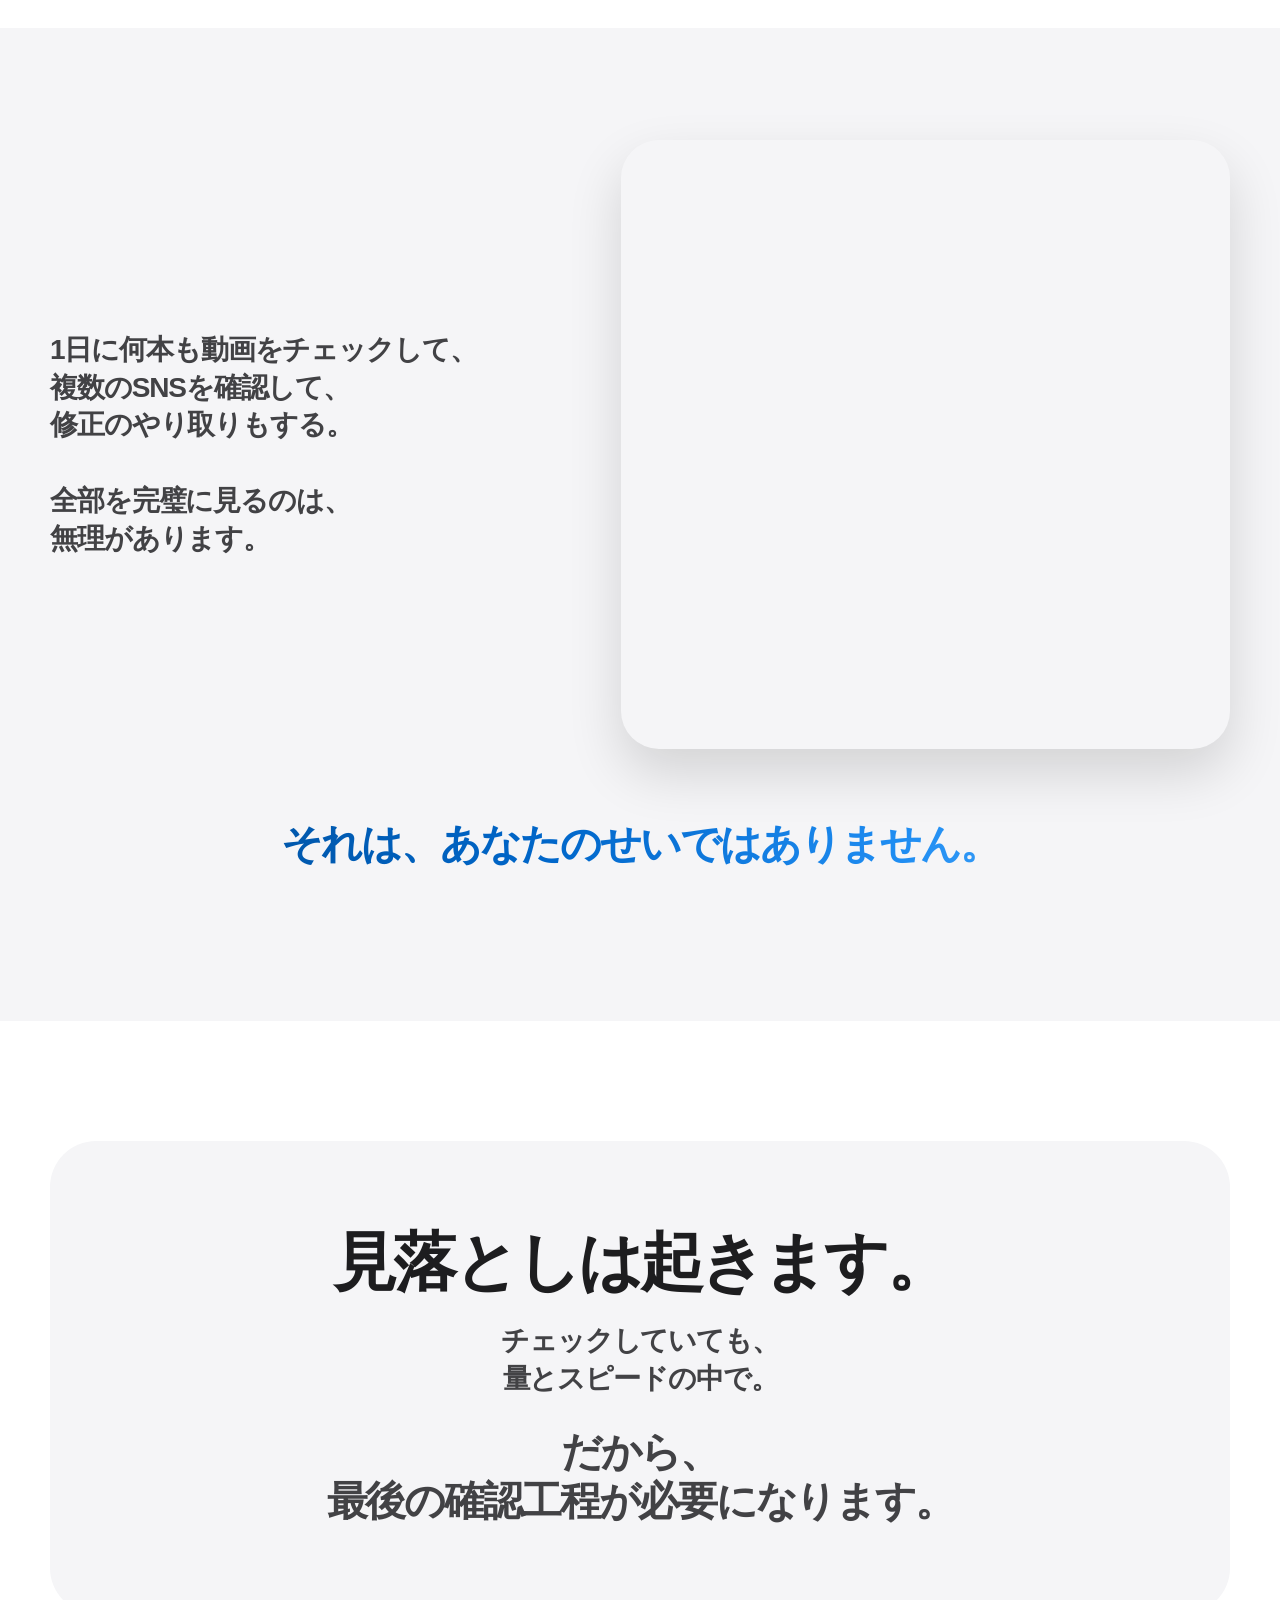
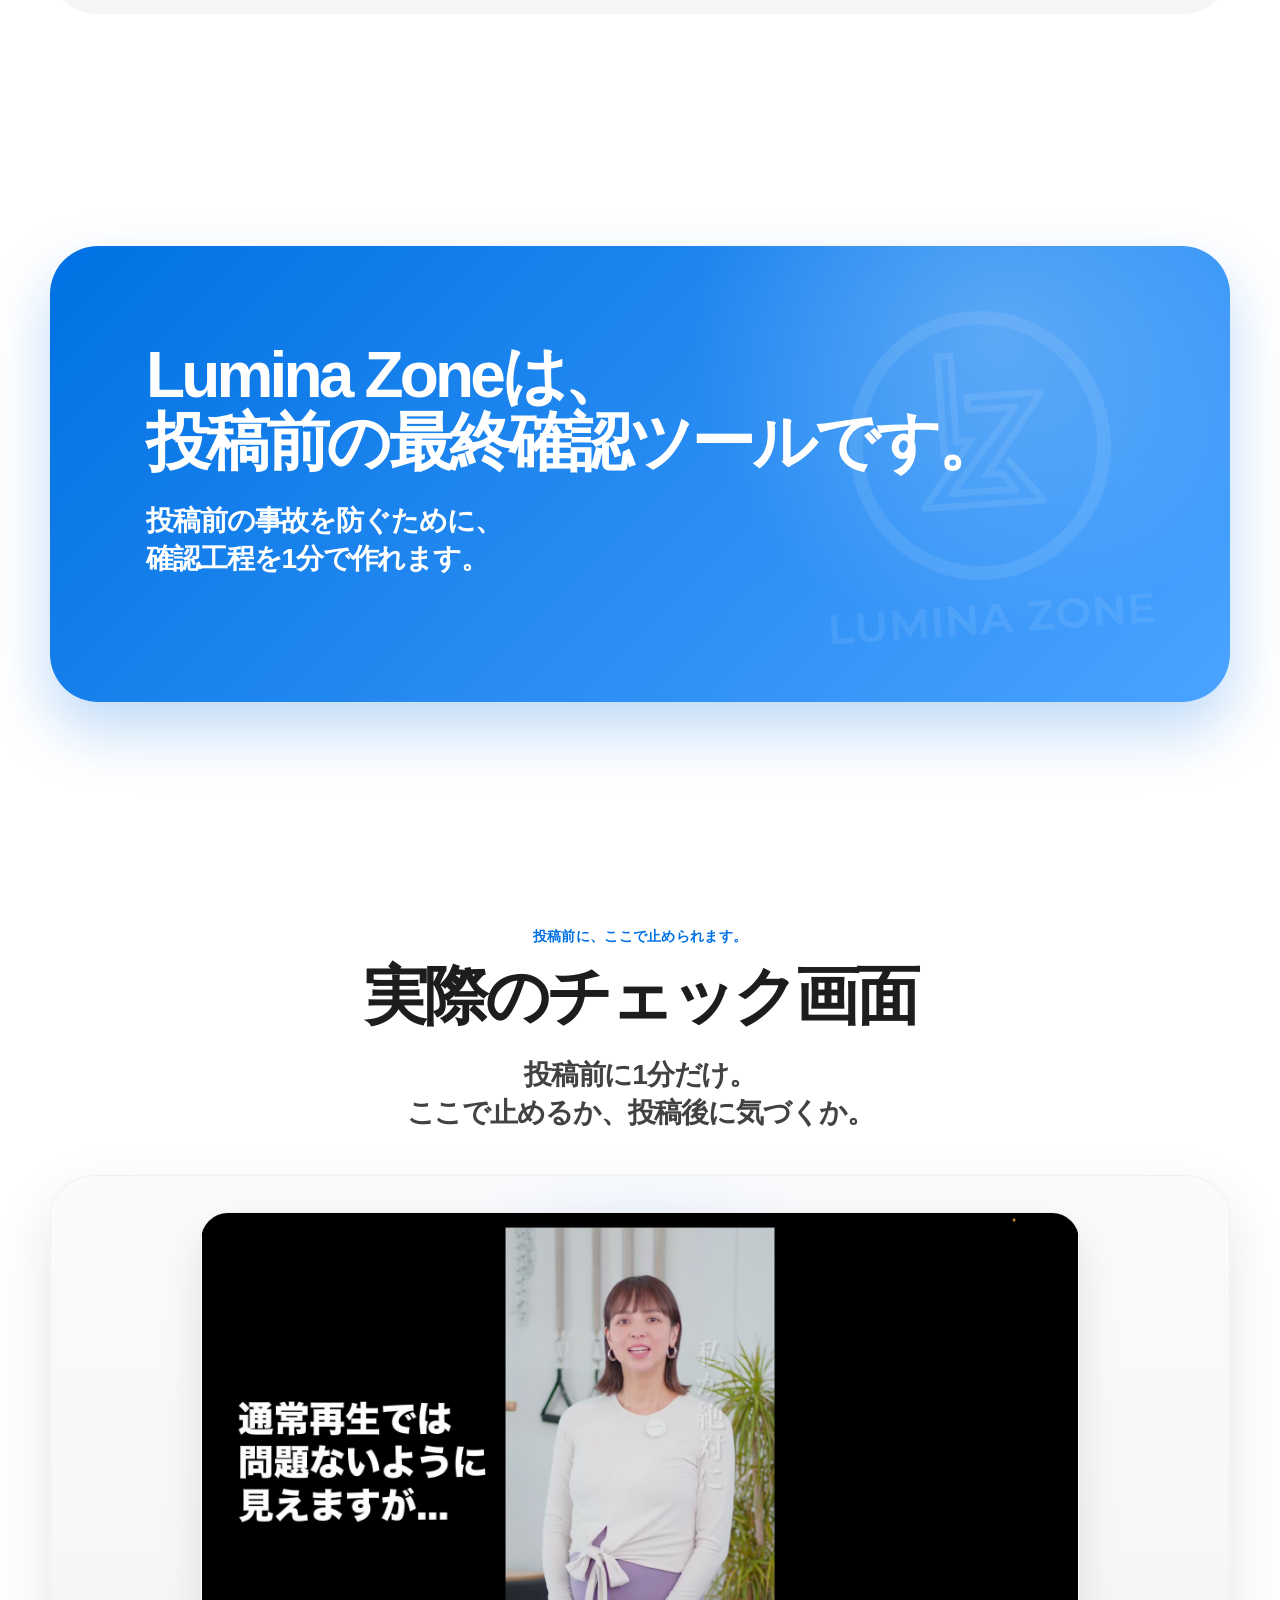
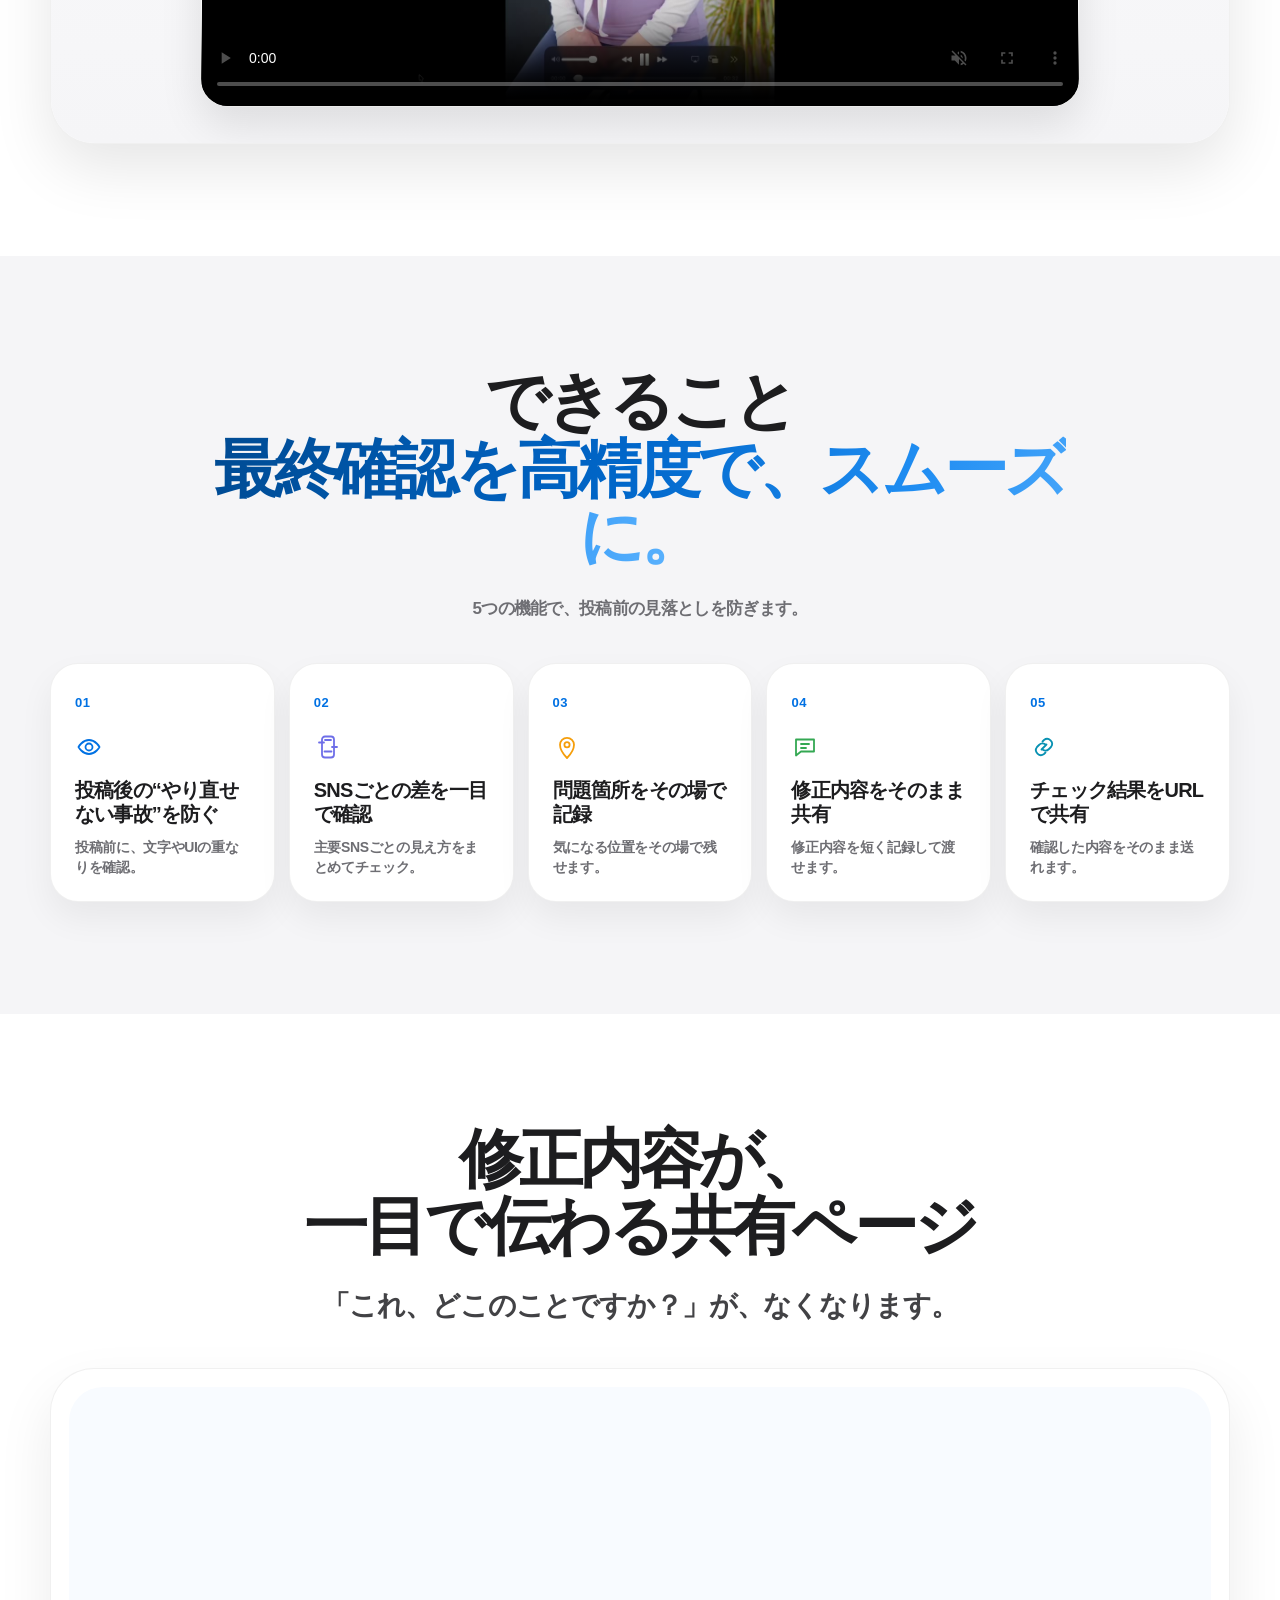
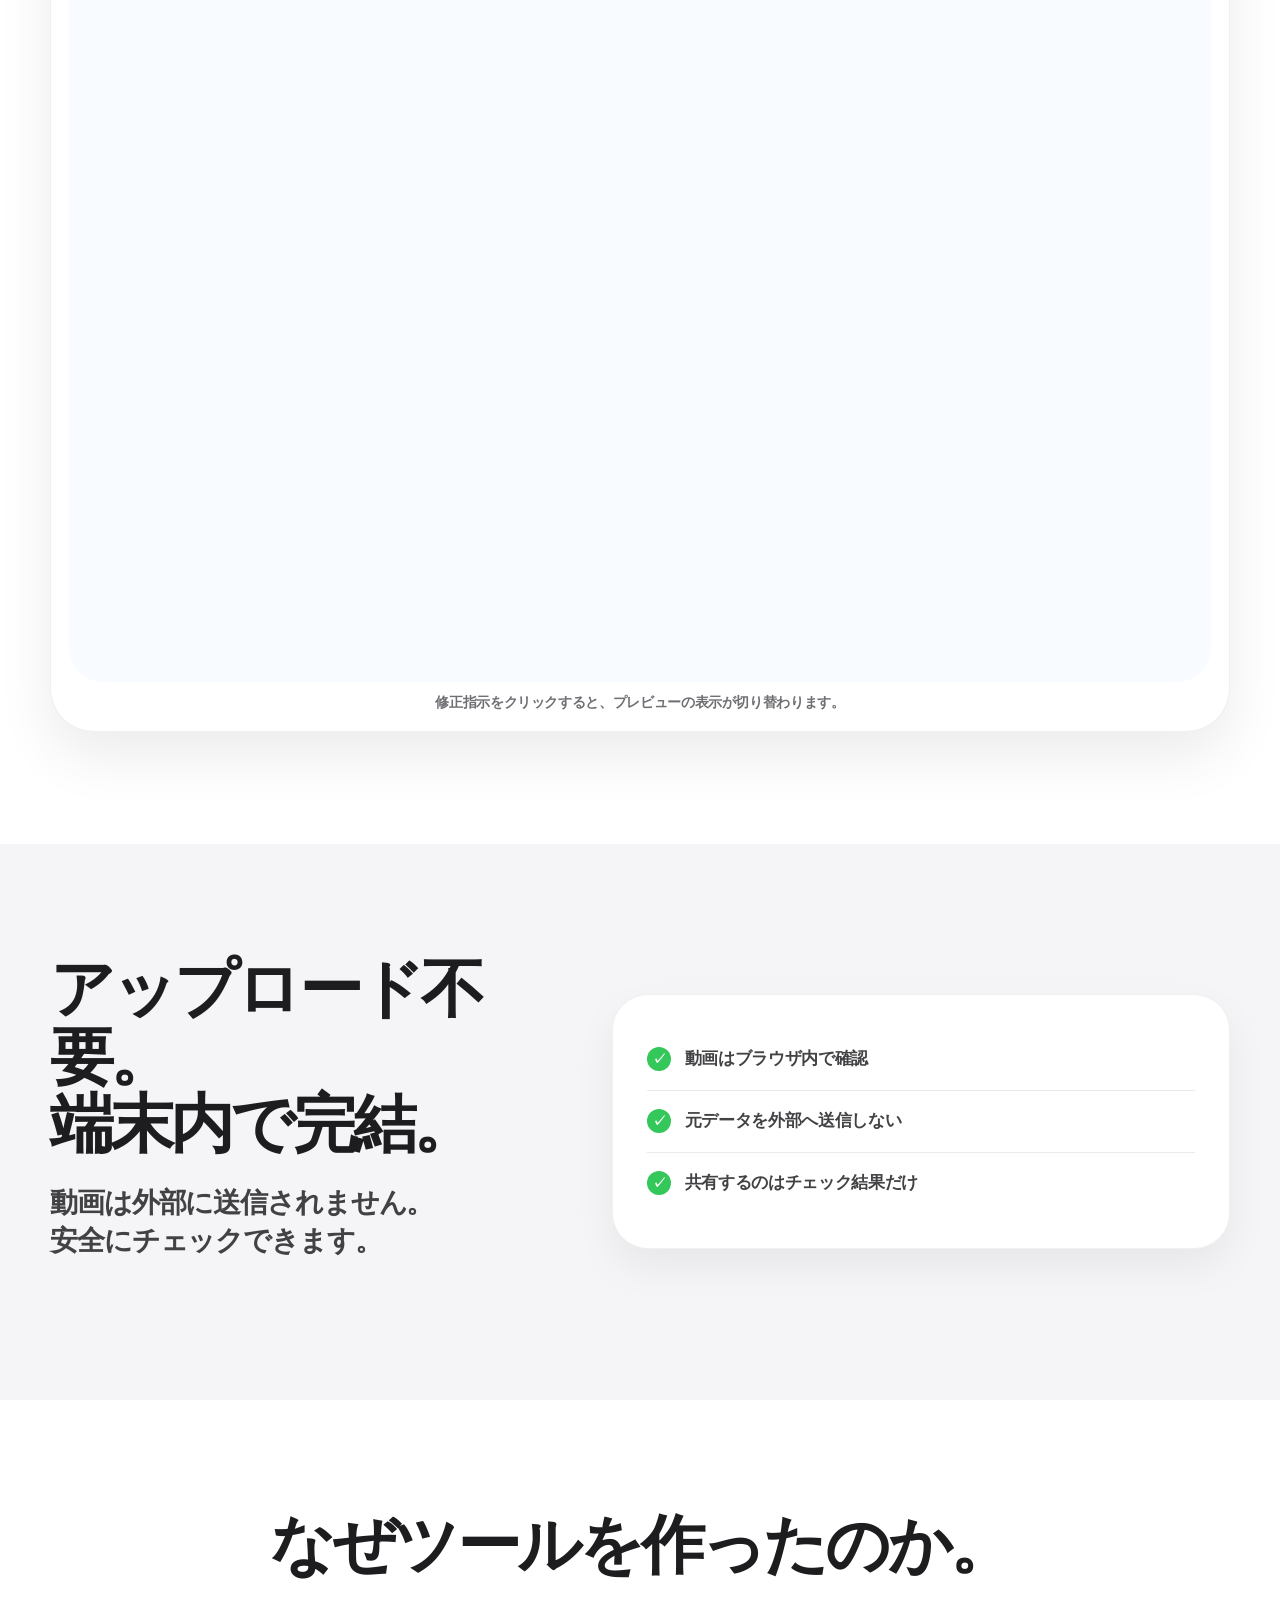
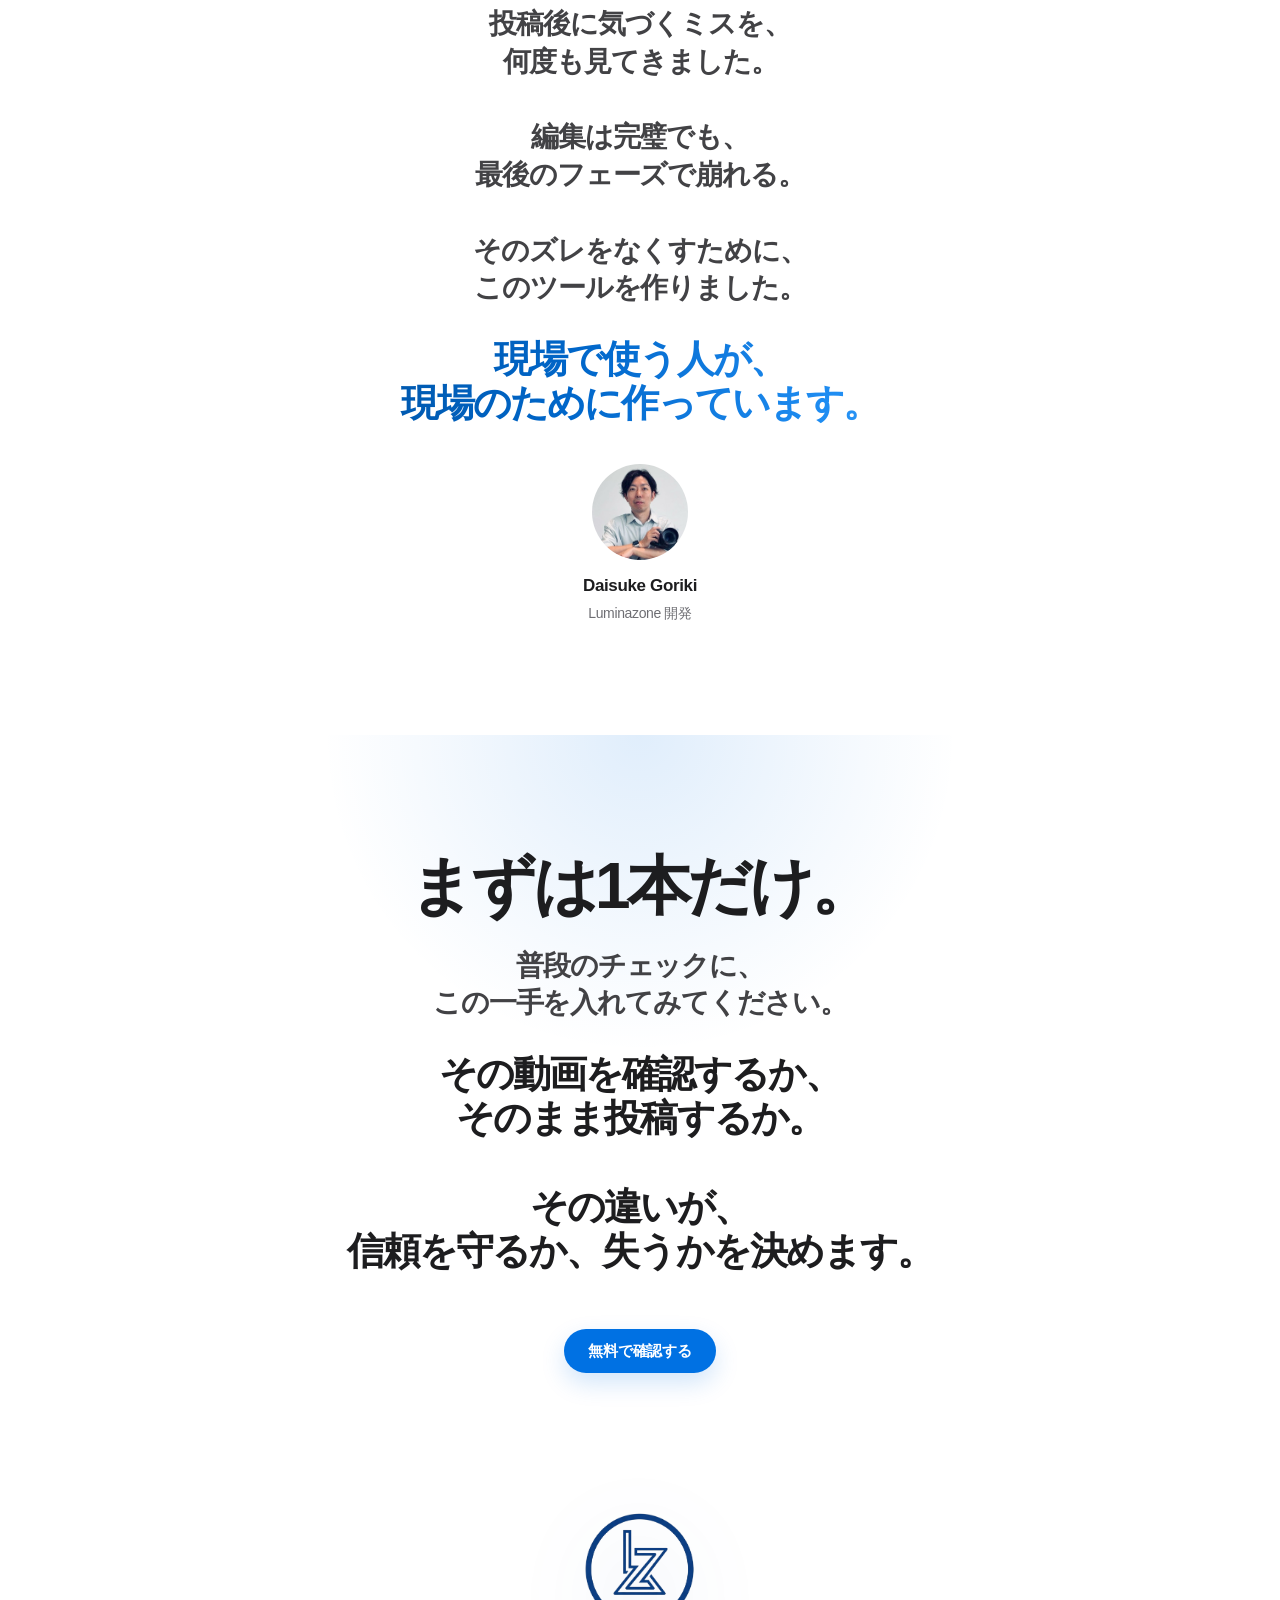
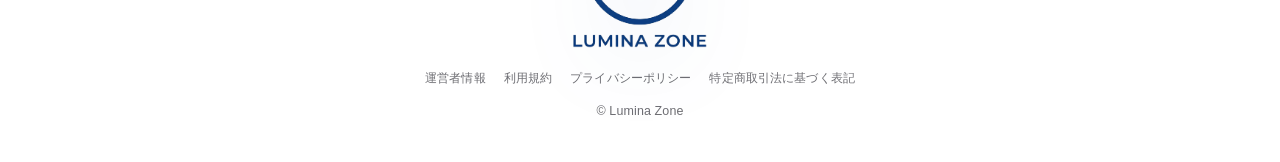
==== commit 1e8a19b2: "Refine feature section copy" ====
--- a/index.html
+++ b/index.html
@@ -1303,8 +1303,8 @@
     <section class="section section-soft">
       <div class="container">
         <div class="narrow center">
-          <h2 class="section-title">できること<br><span class="gradient-title">最終確認を、もっと速く。</span></h2>
-          <p class="section-copy features-intro">5つの機能で、投稿前の最終確認をスピーディーに。</p>
+          <h2 class="section-title">できること<br><span class="gradient-title">最終確認を高精度で、スムーズに。</span></h2>
+          <p class="section-copy features-intro">5つの機能で、投稿前の見落としを防ぎます。</p>
         </div>
         <div class="features-grid">
           <div class="feature-item">
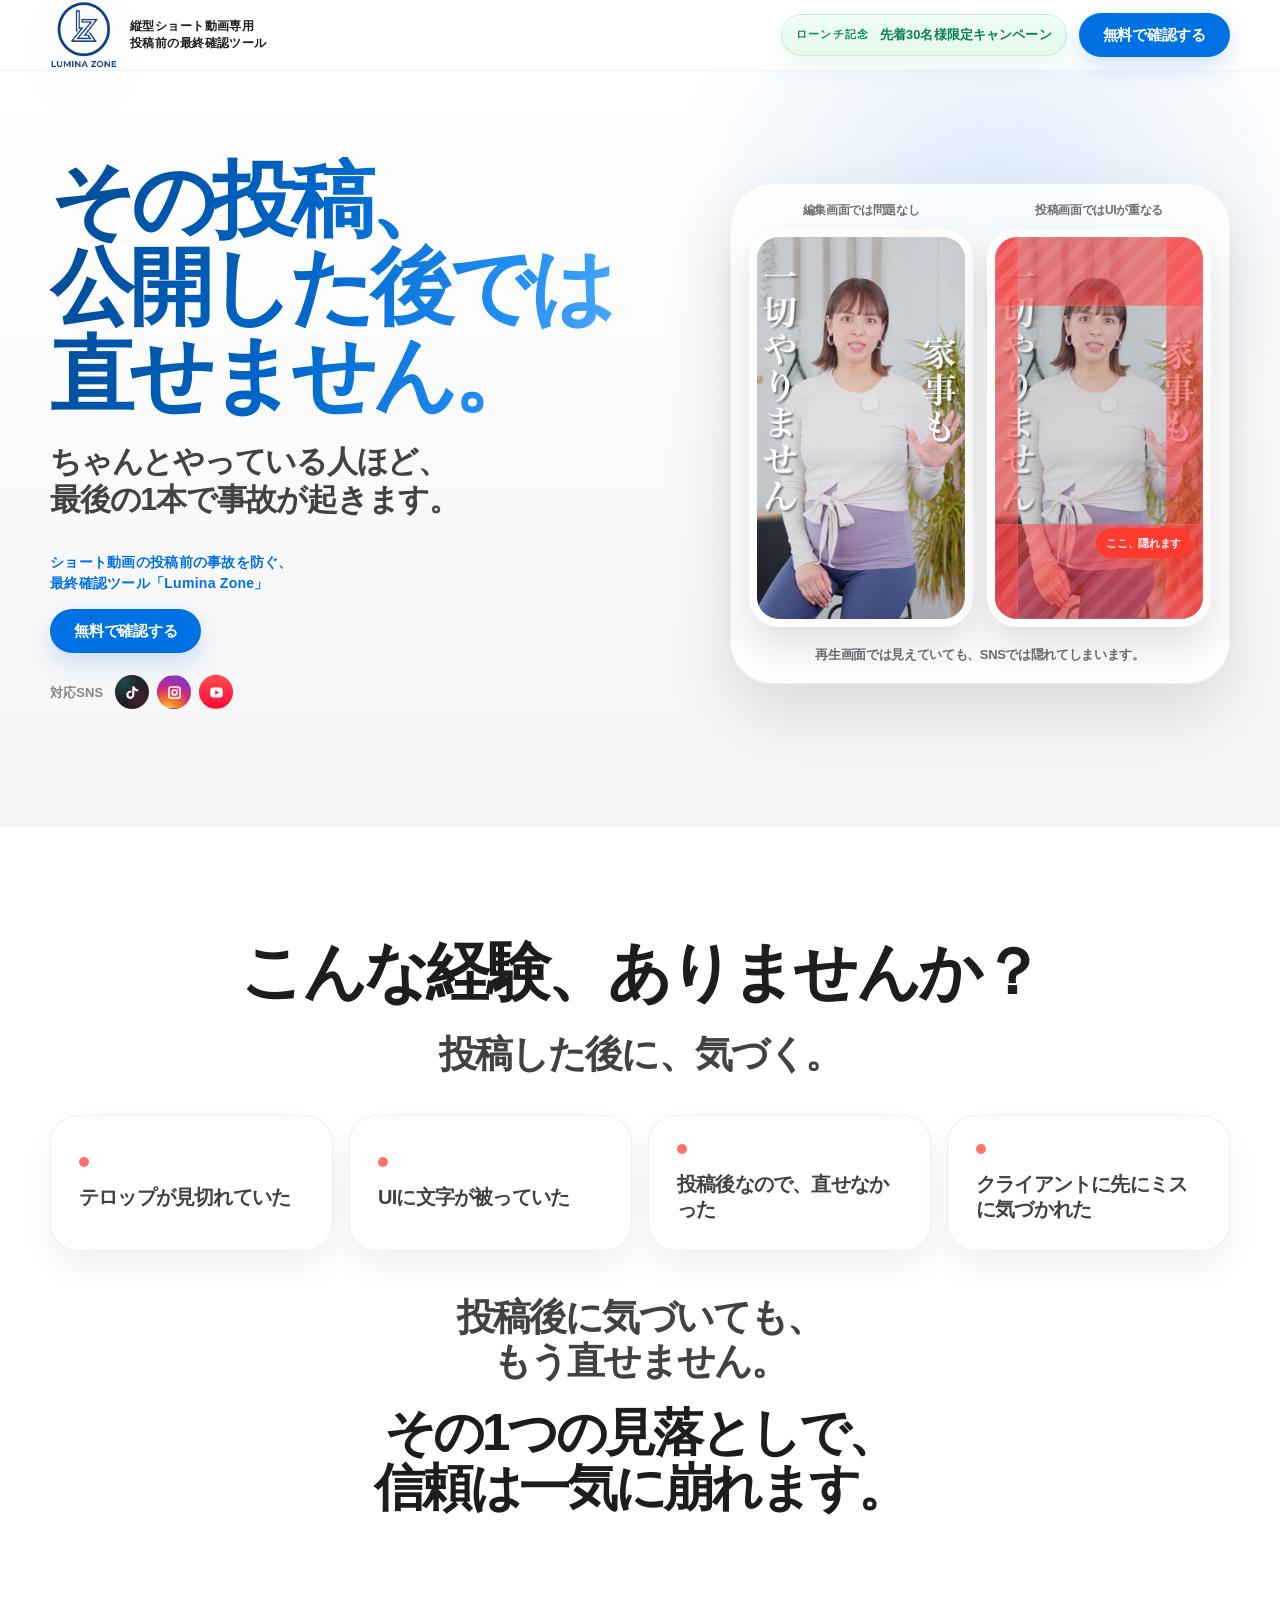
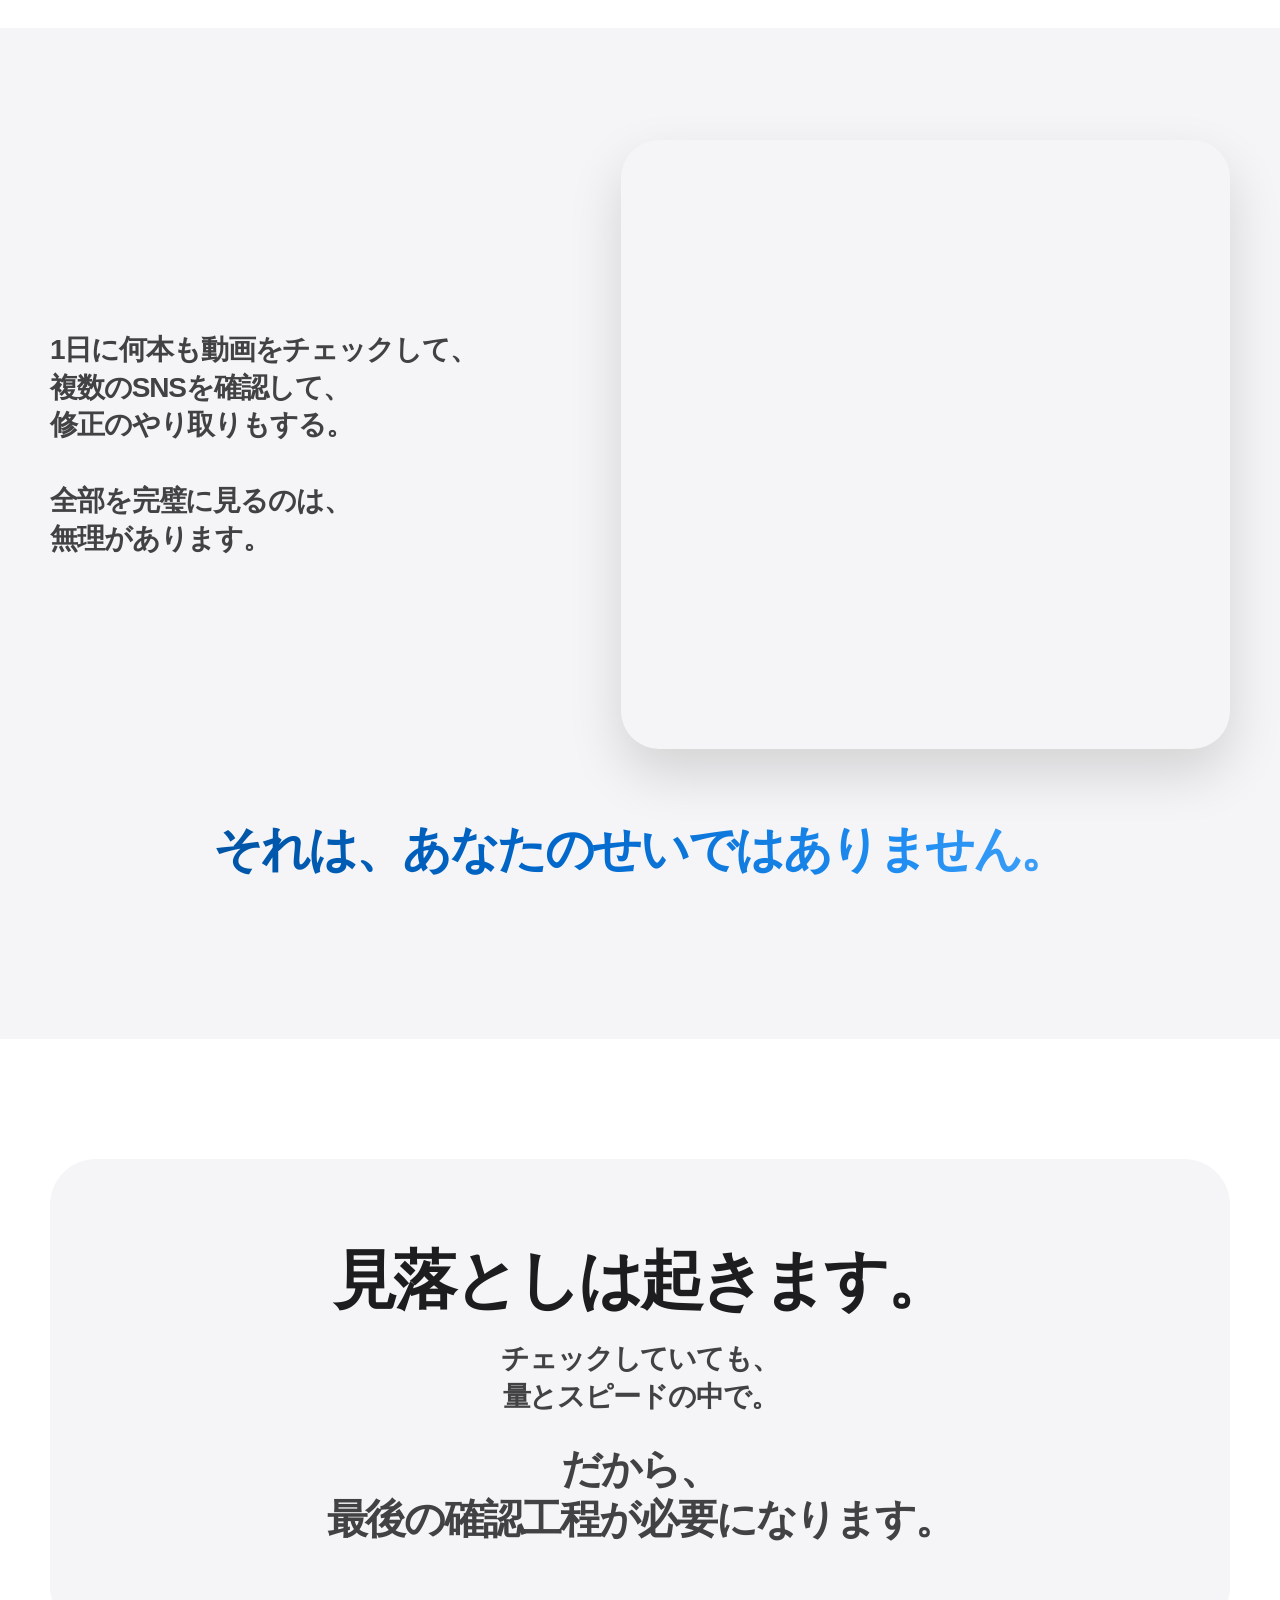
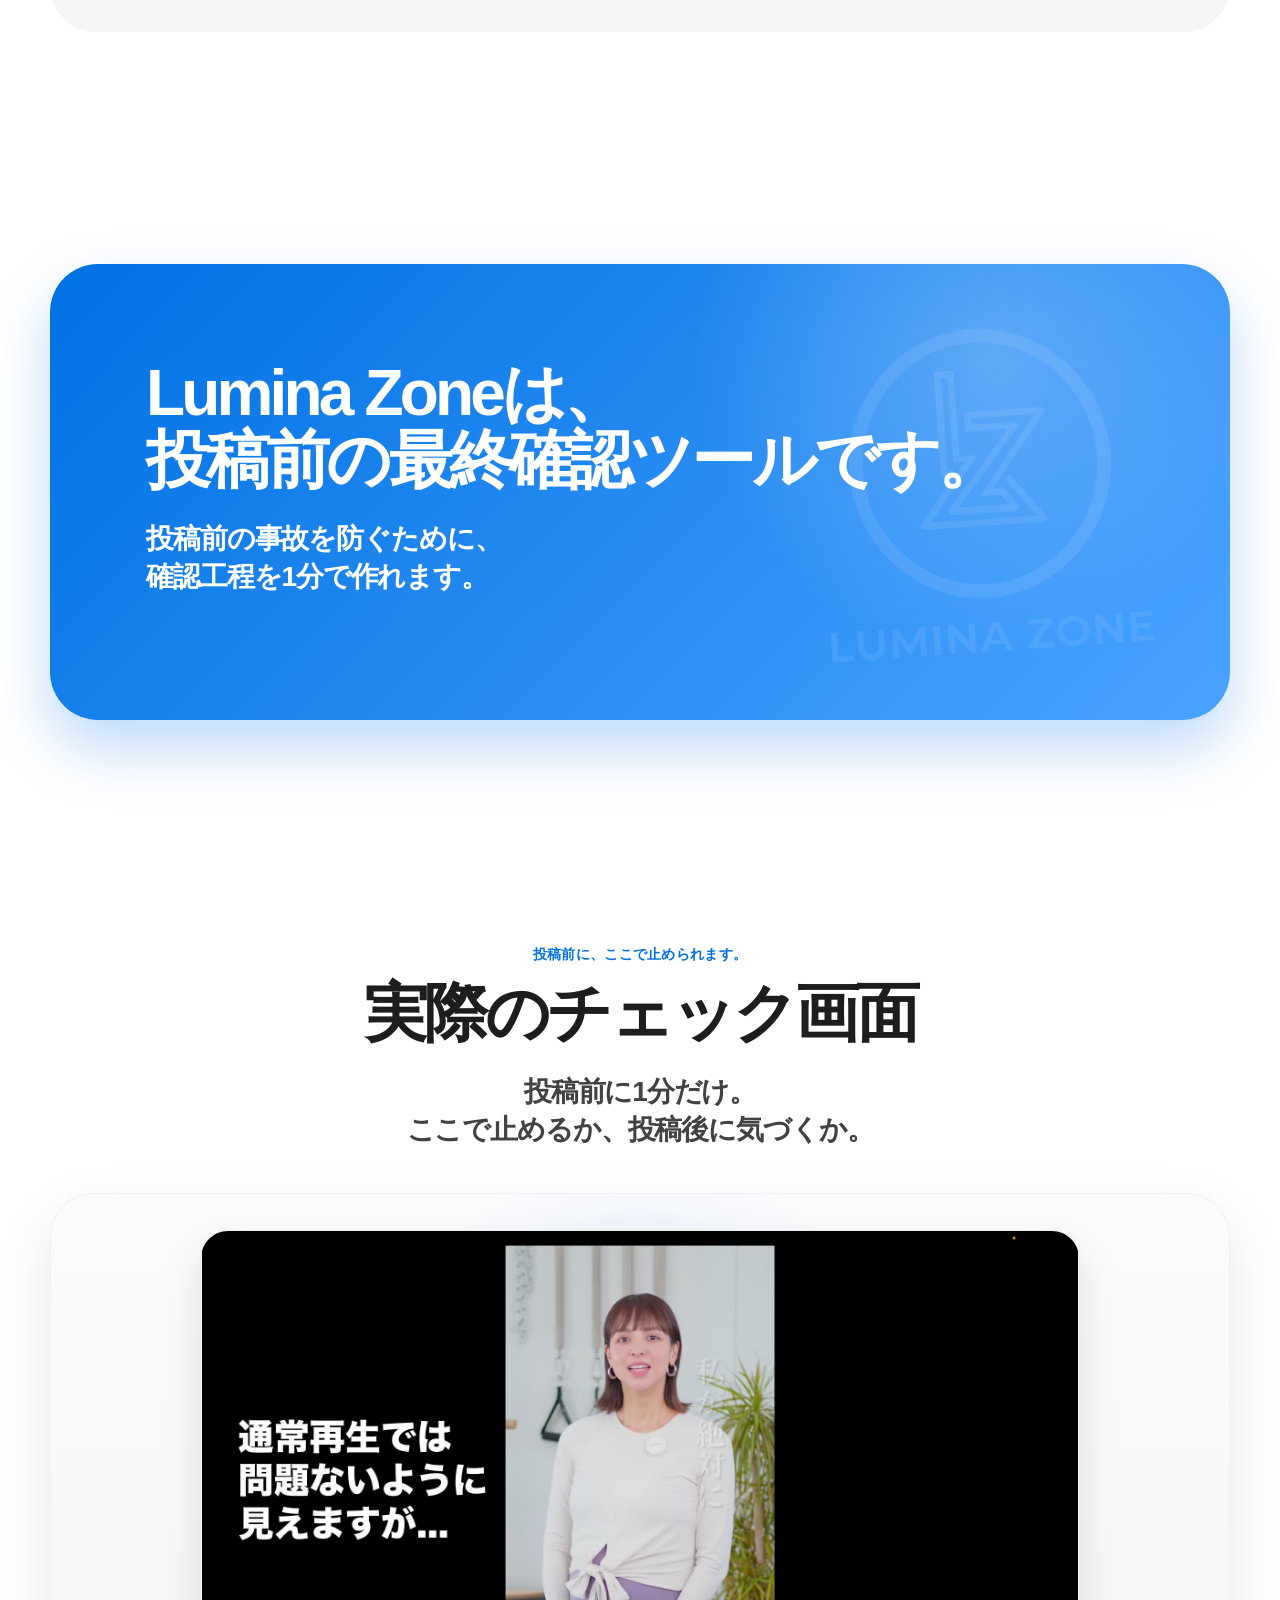
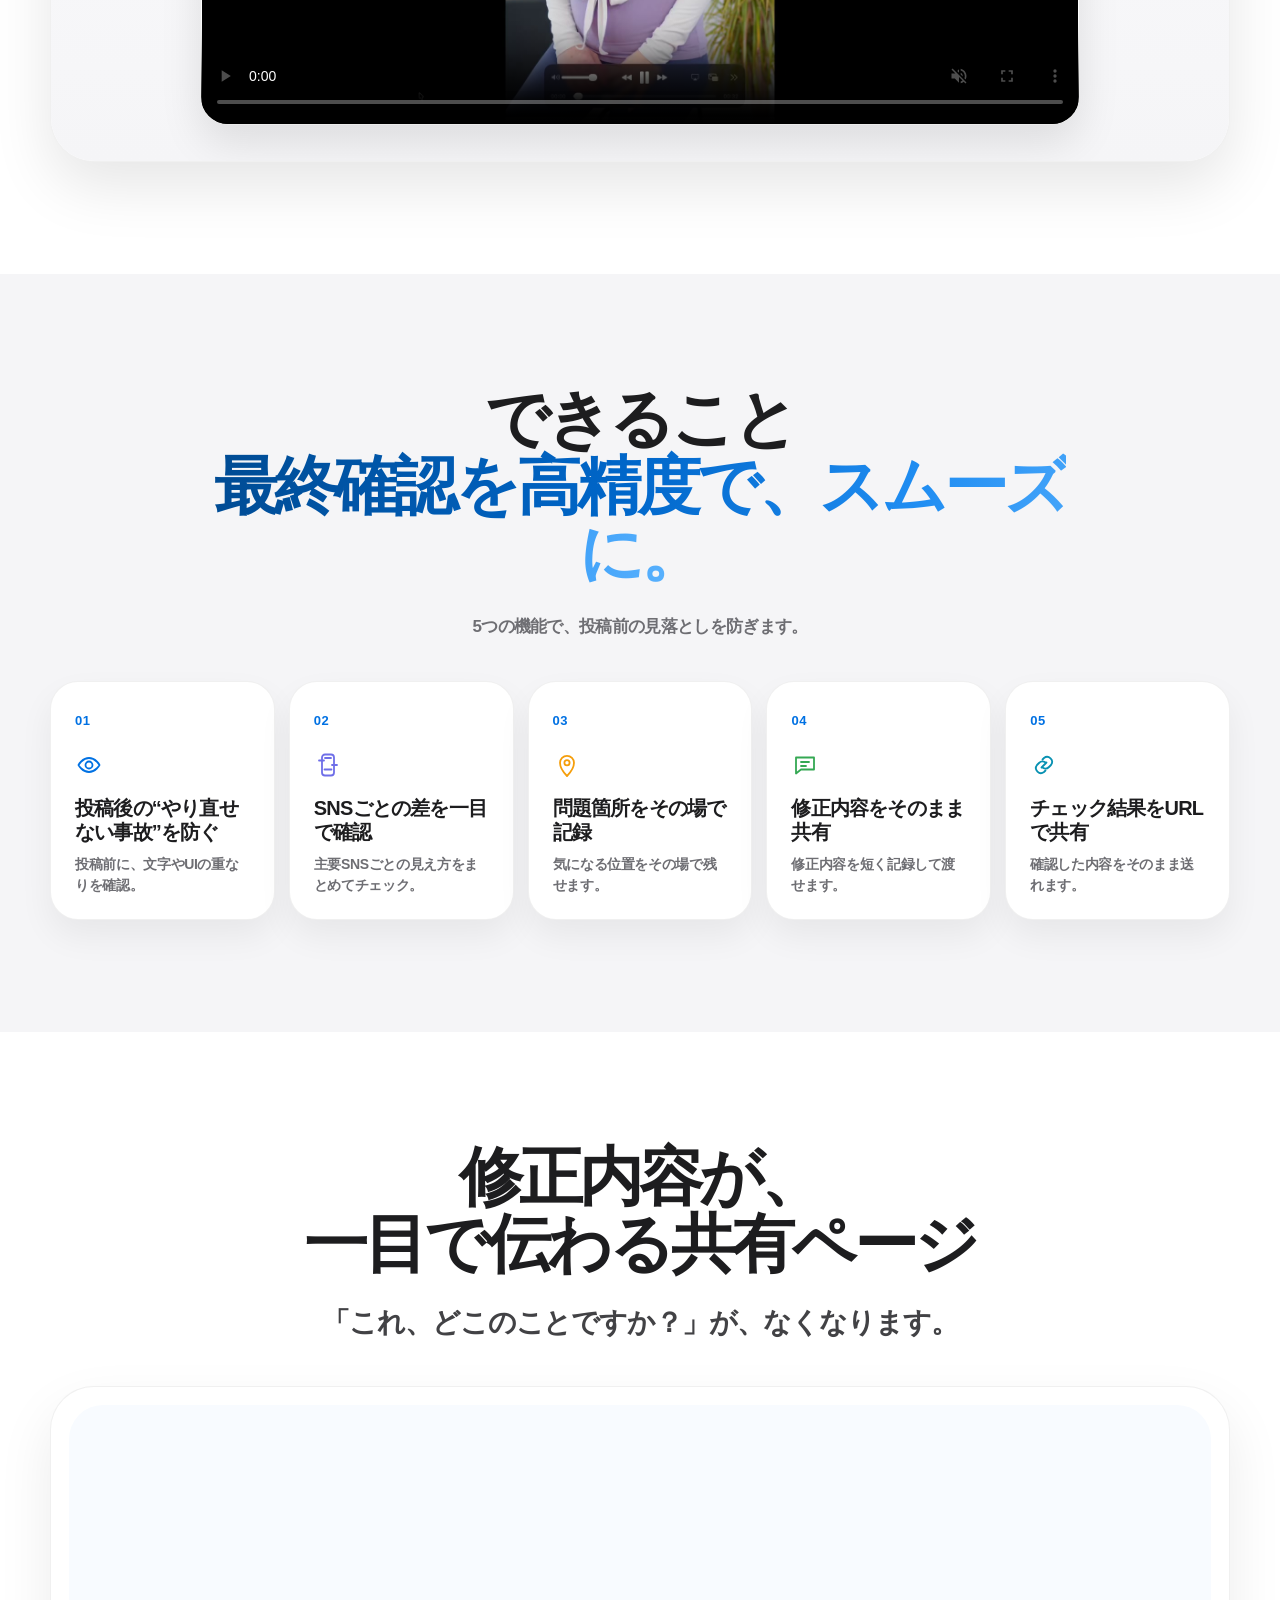
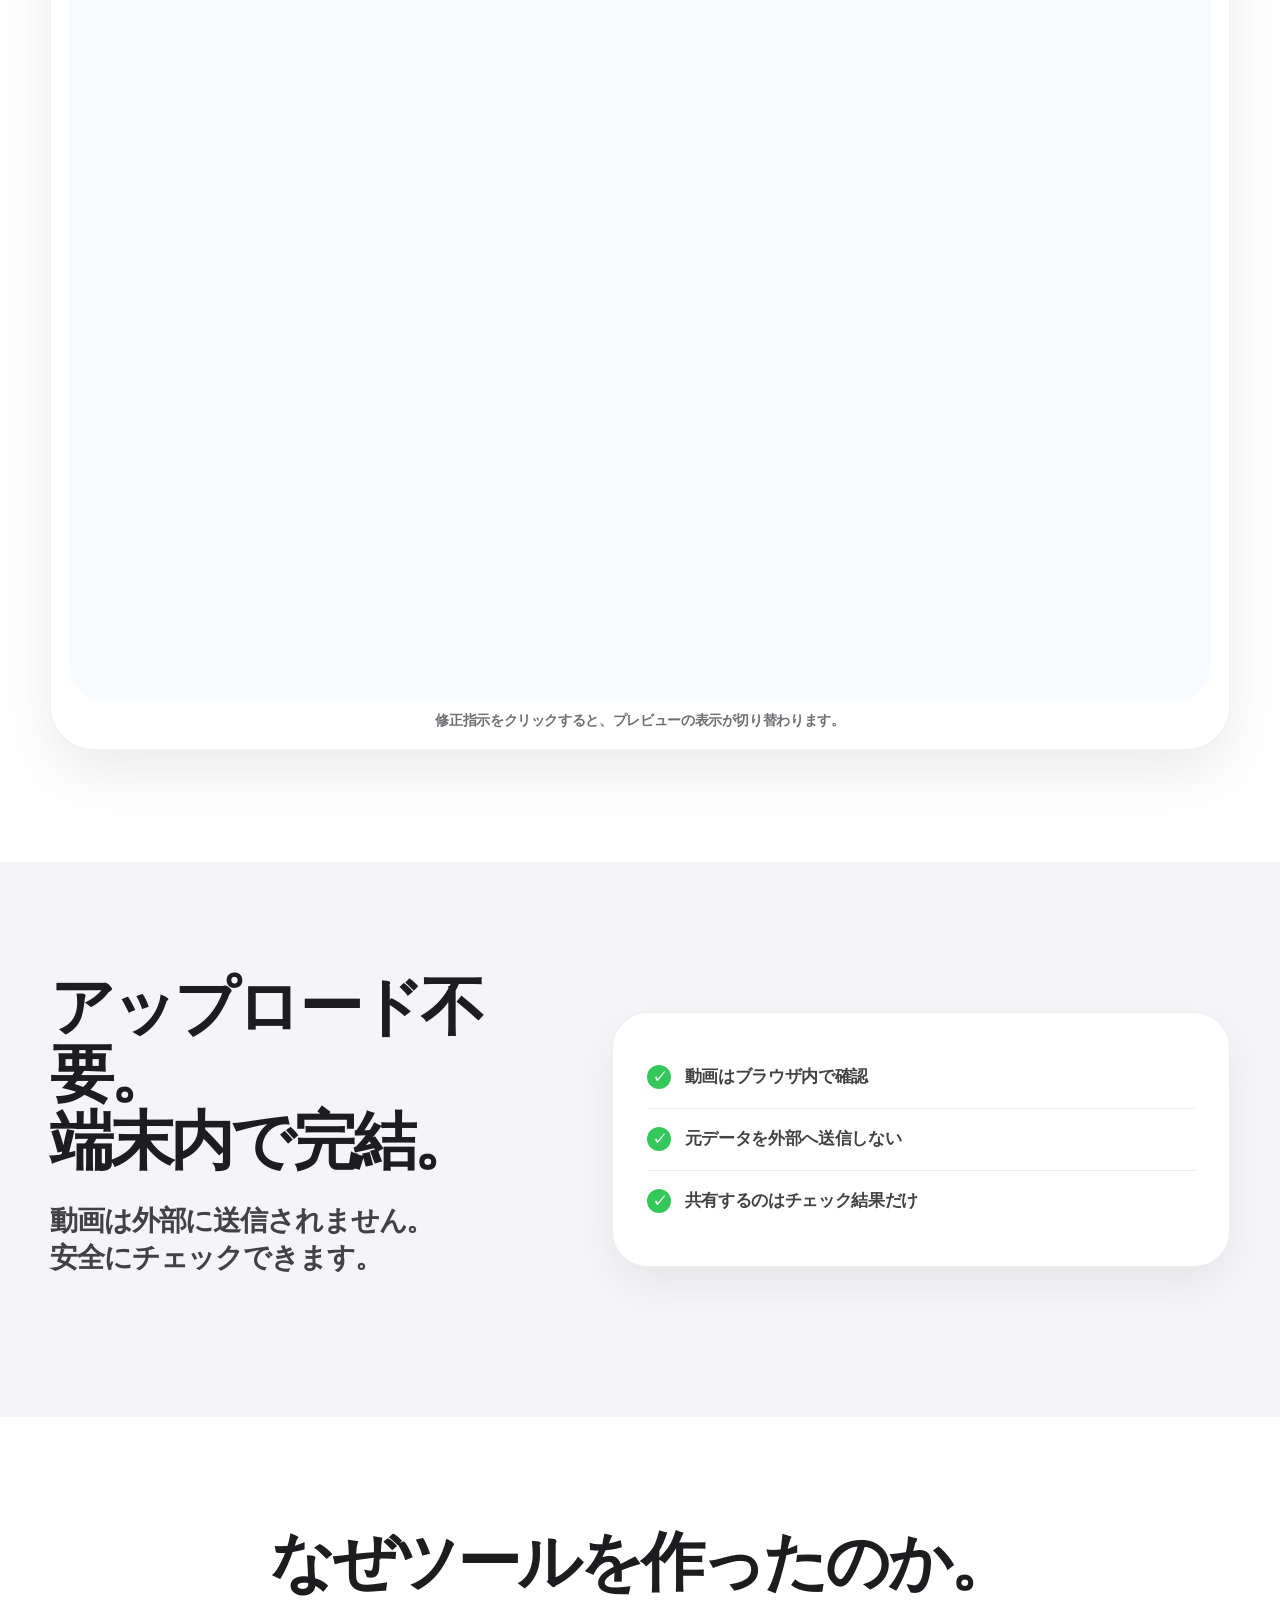
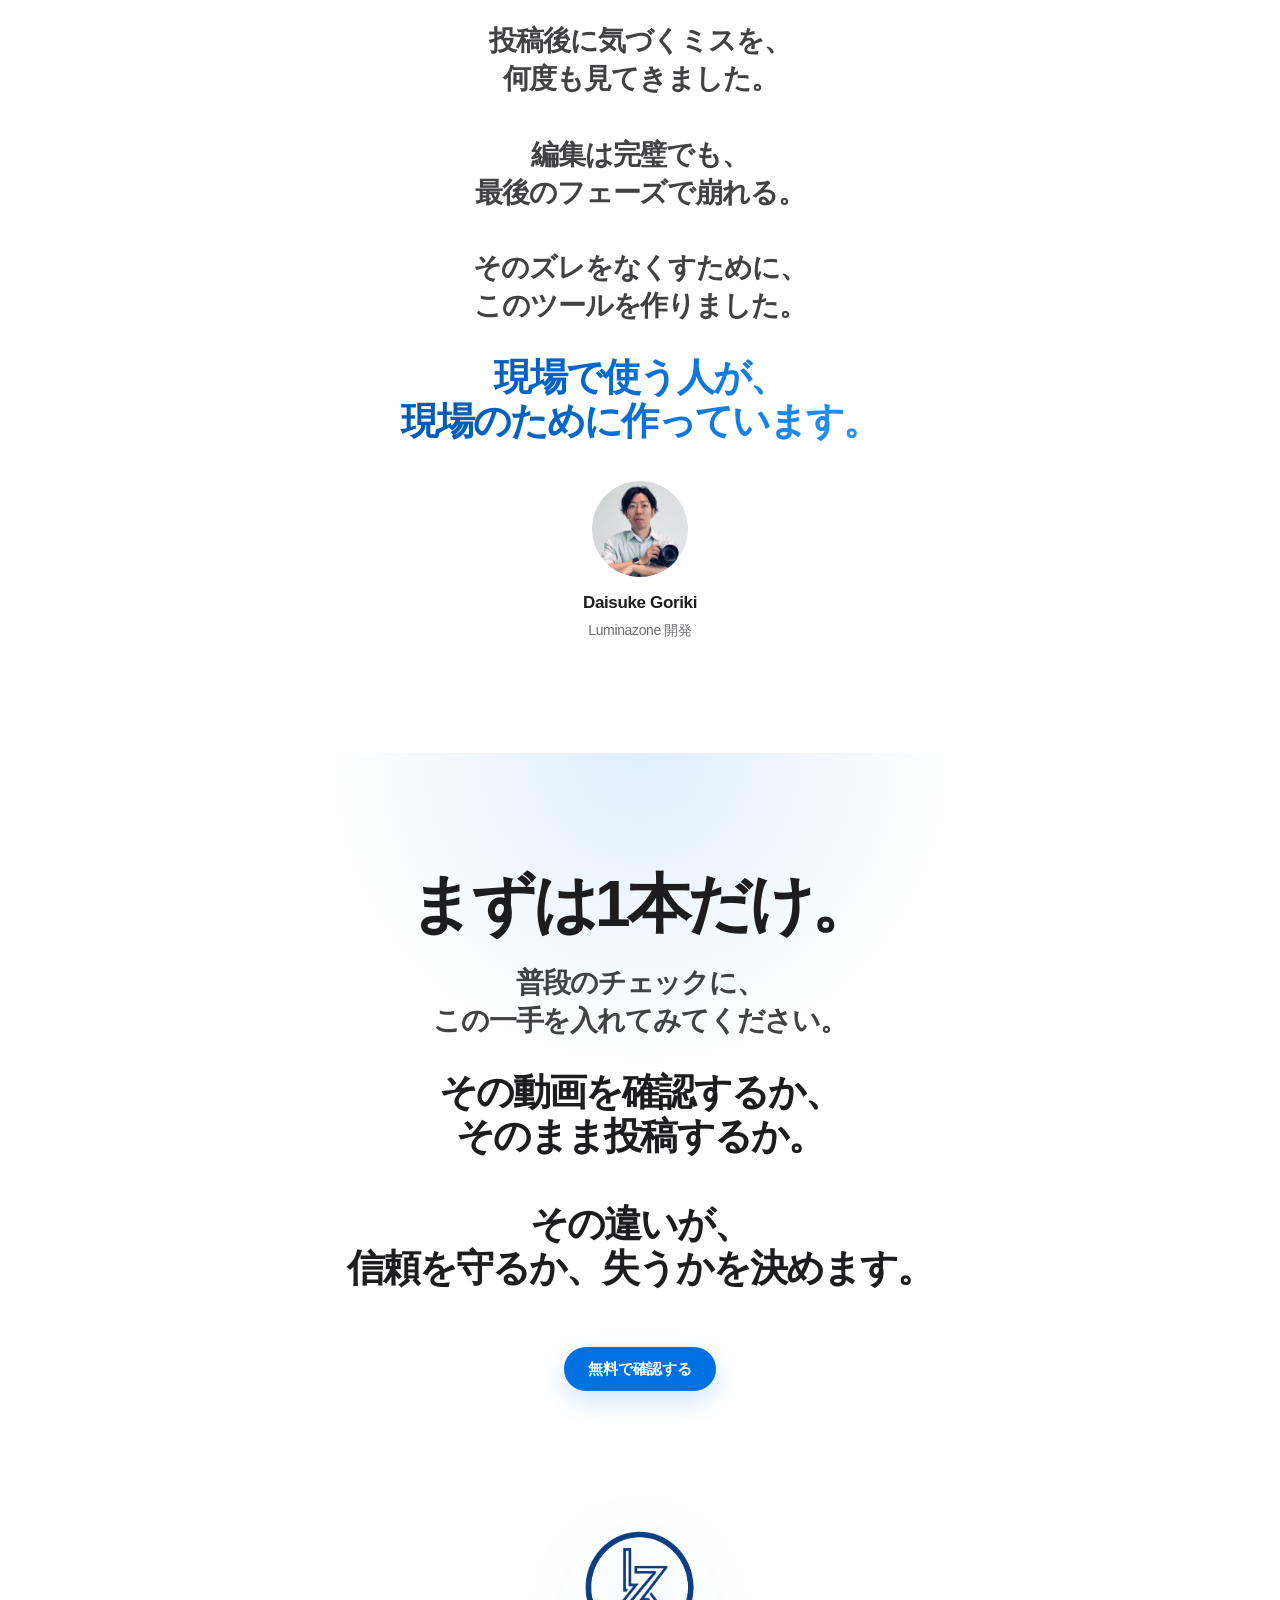
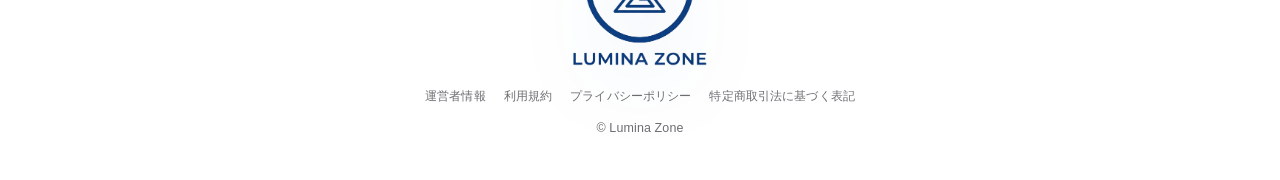
==== commit acb84c77: "Emphasize empathy closing copy" ====
--- a/index.html
+++ b/index.html
@@ -535,7 +535,8 @@
     .empathy-close {
       margin-top: clamp(44px, 6vw, 72px);
       text-align: center;
-      font-size: clamp(27px, 3.2vw, 43px);
+      font-size: clamp(32px, 3.84vw, 52px);
+      font-weight: 900;
     }
 
     .risk-grid {
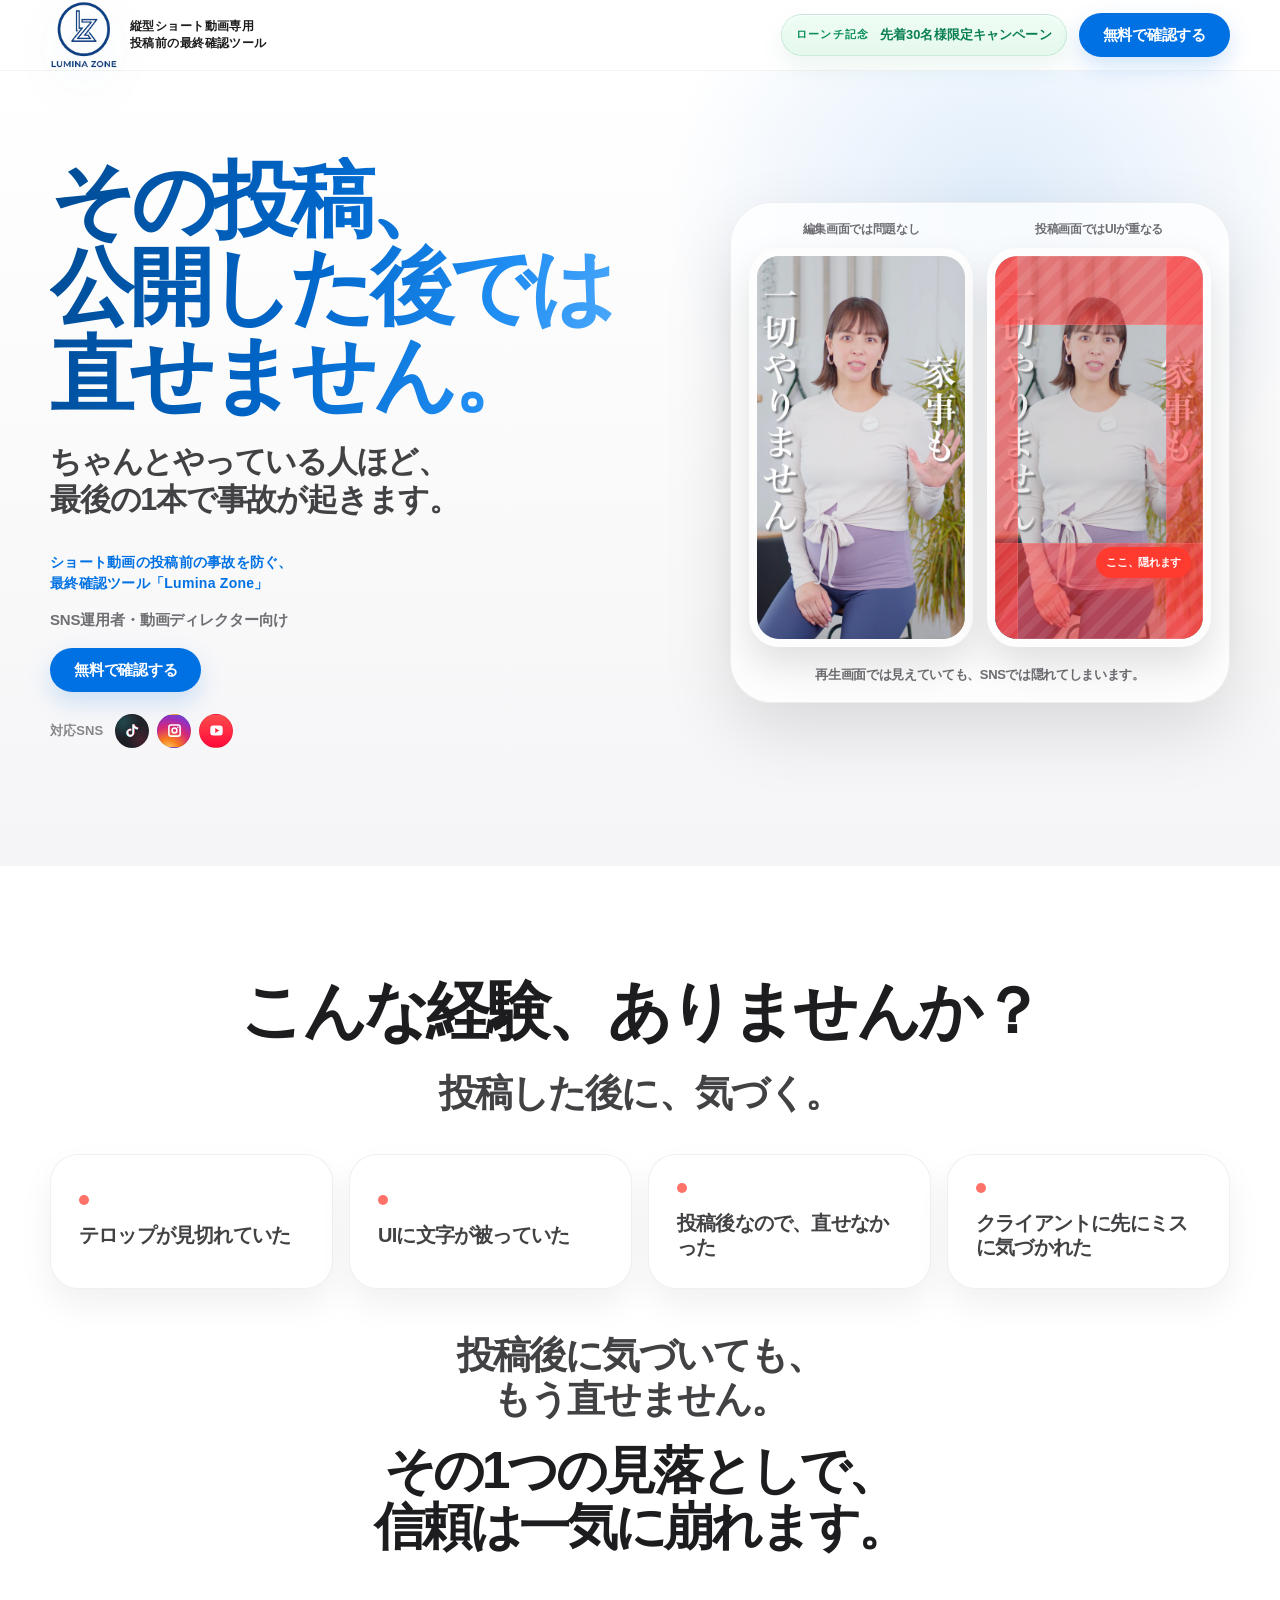
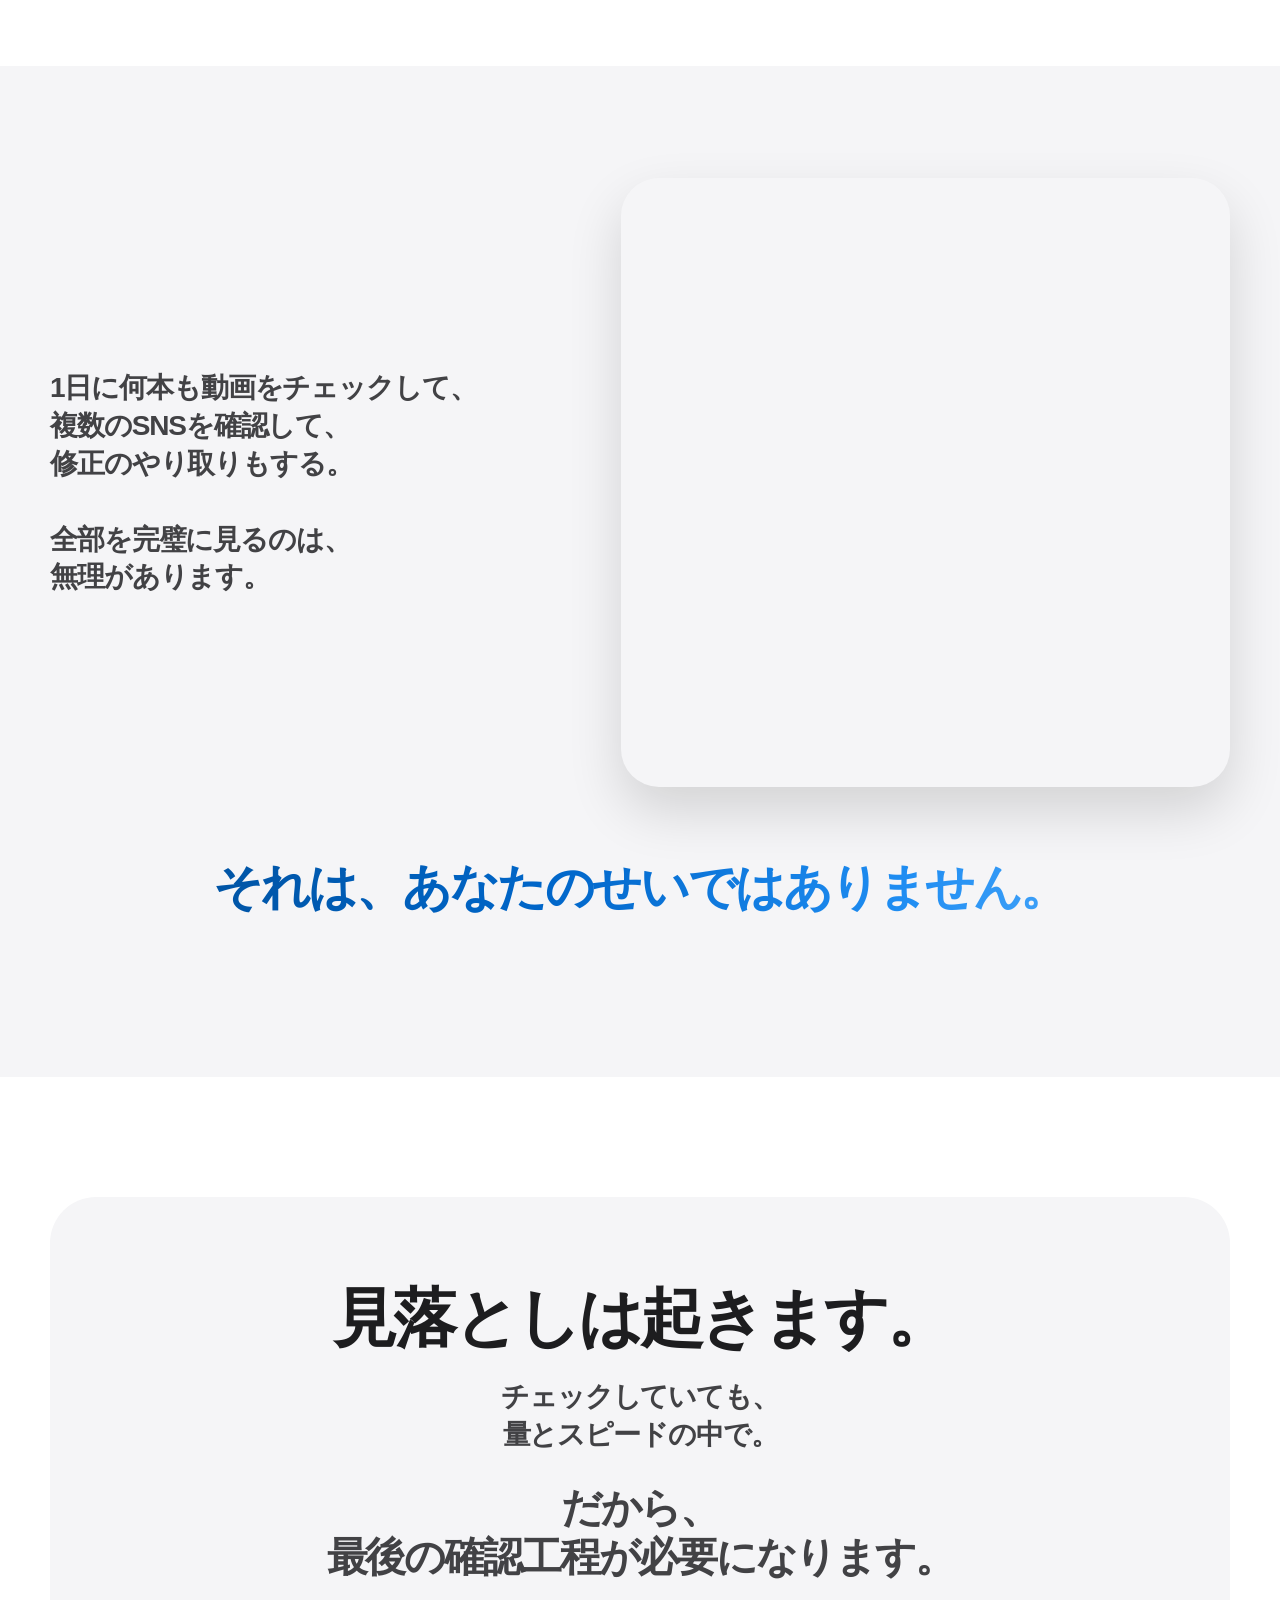
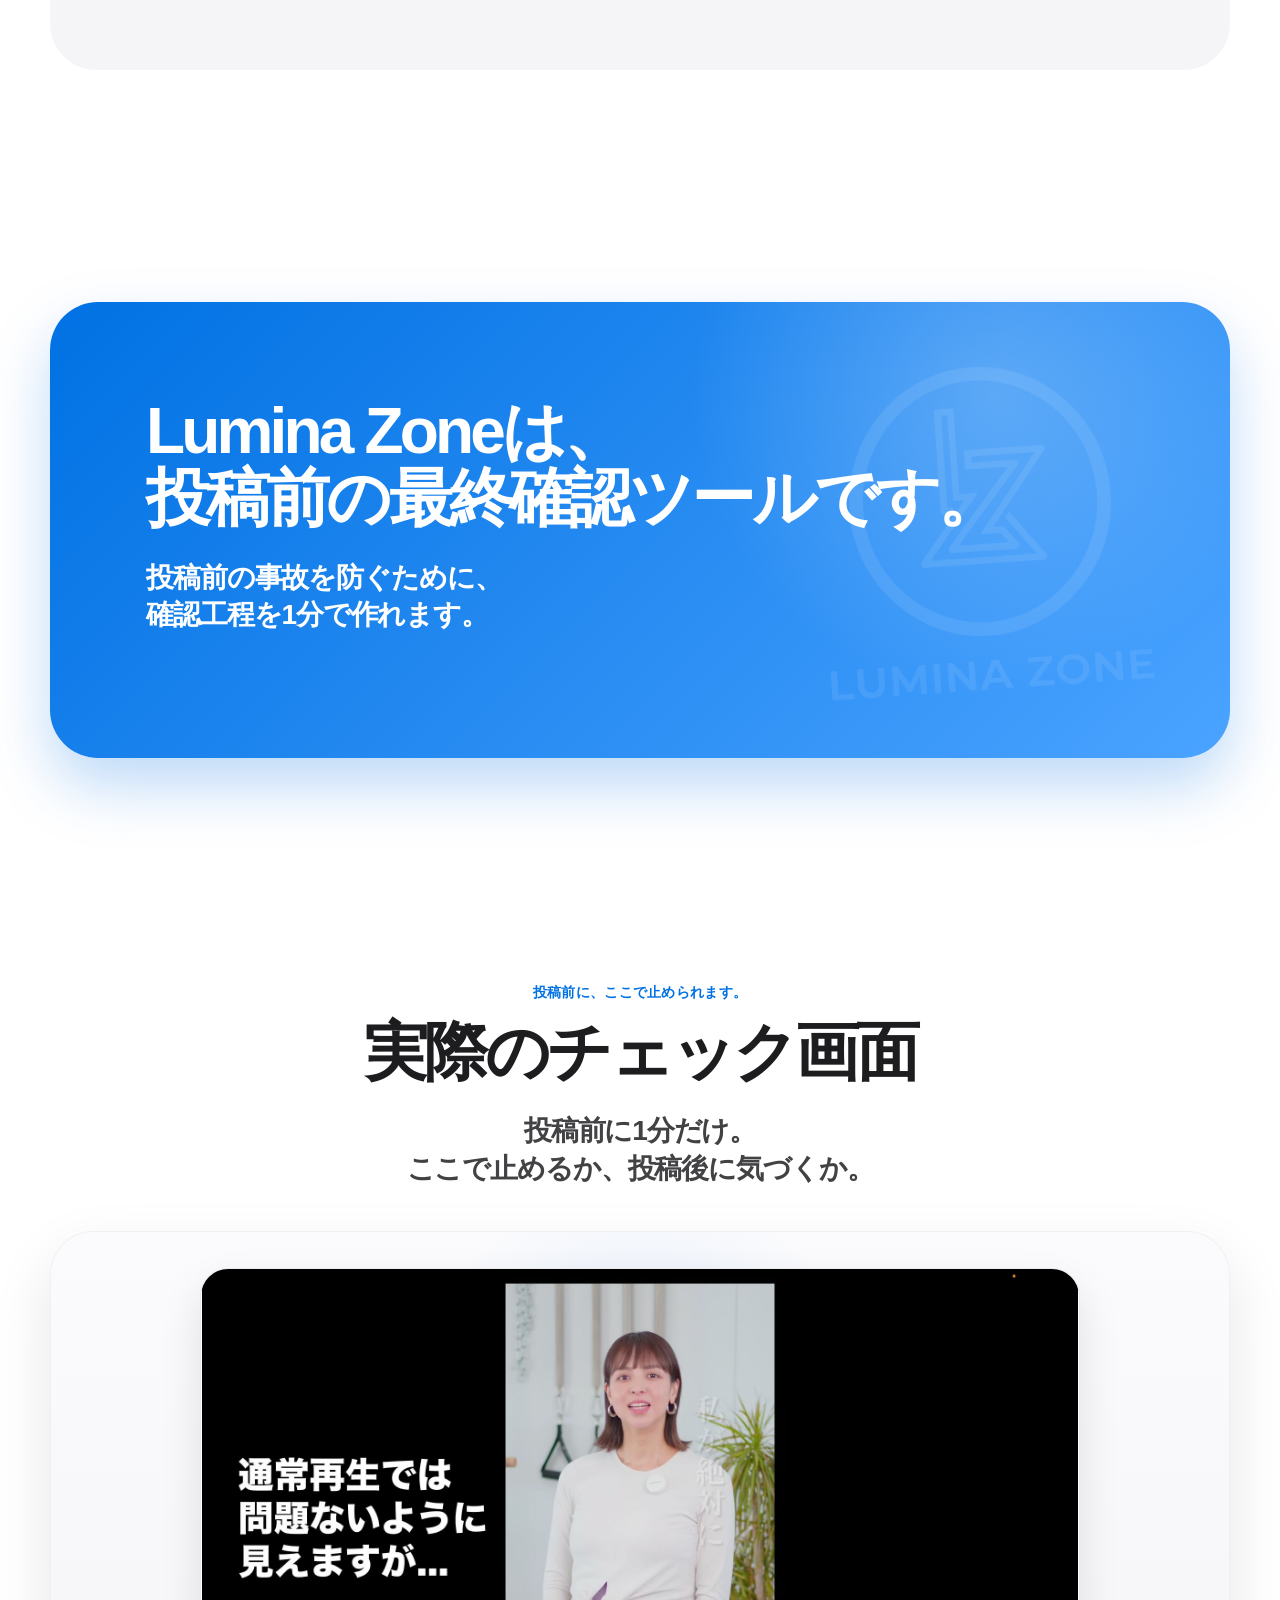
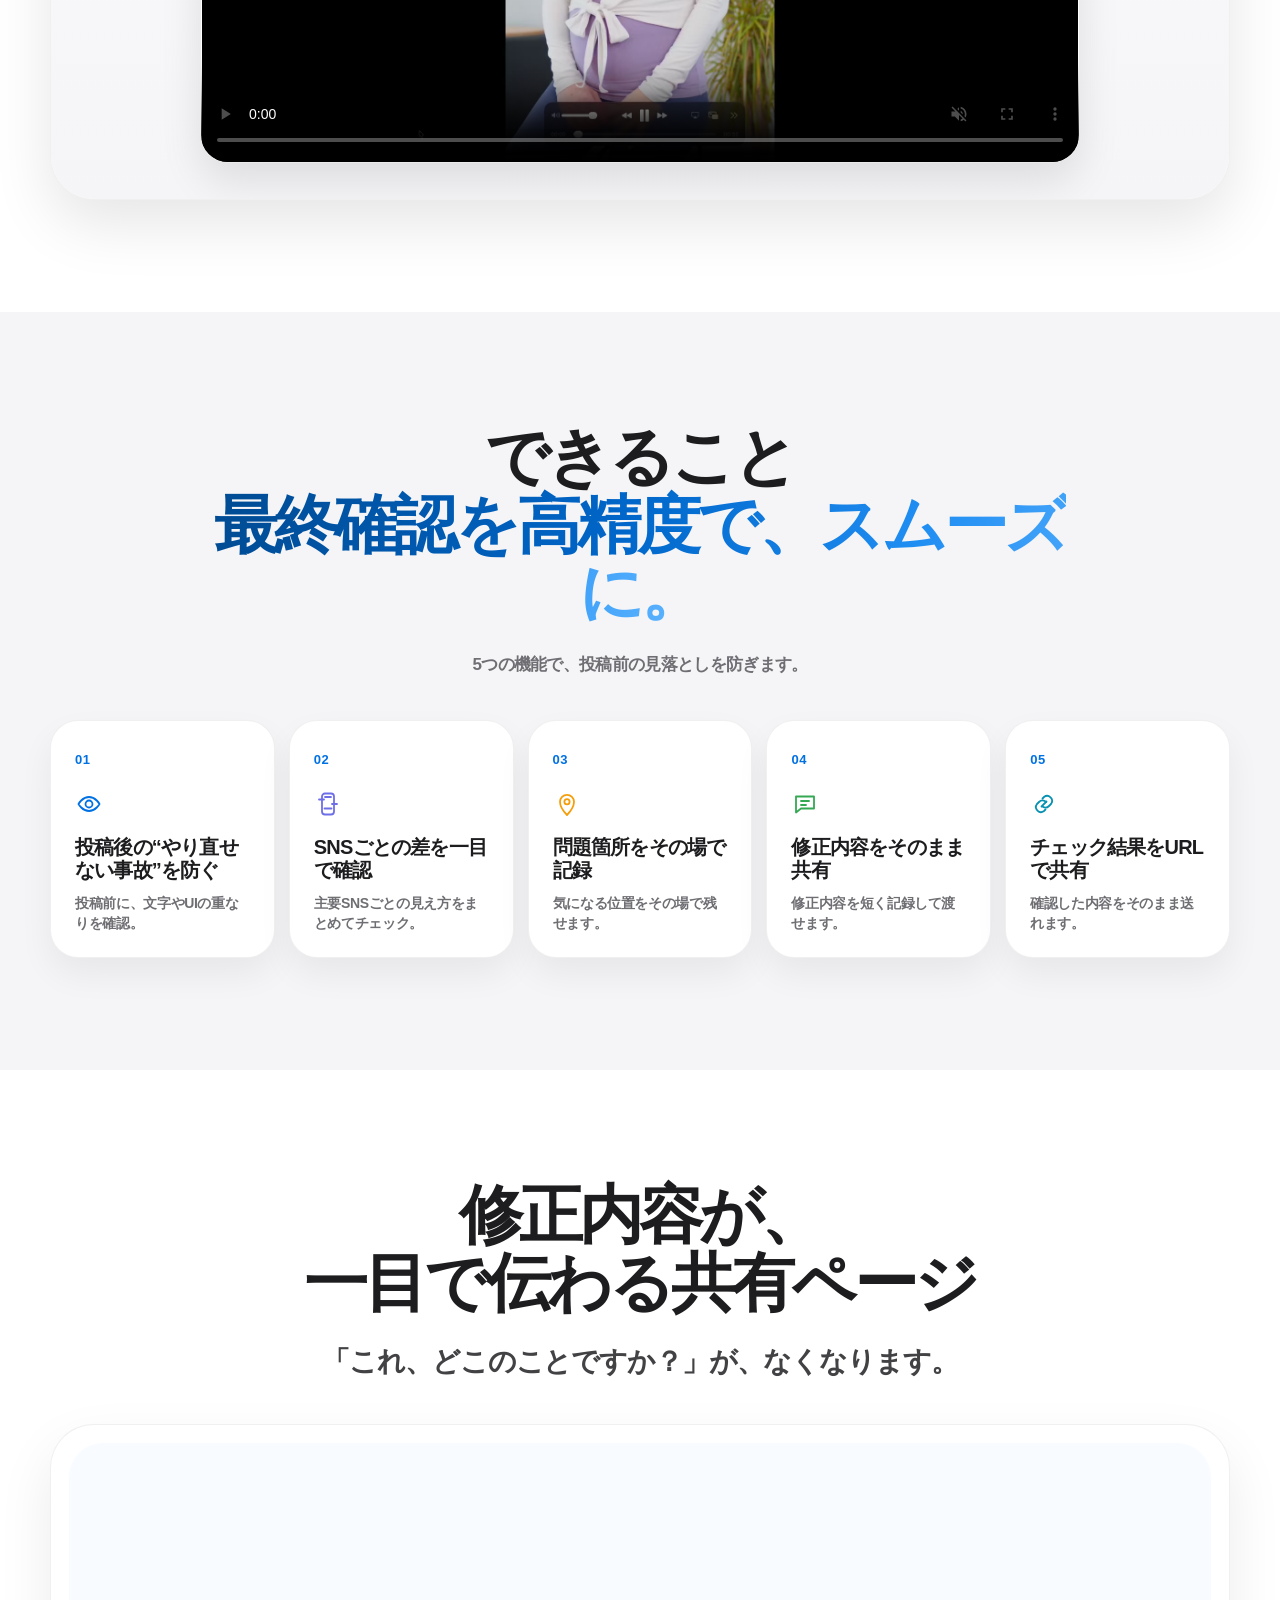
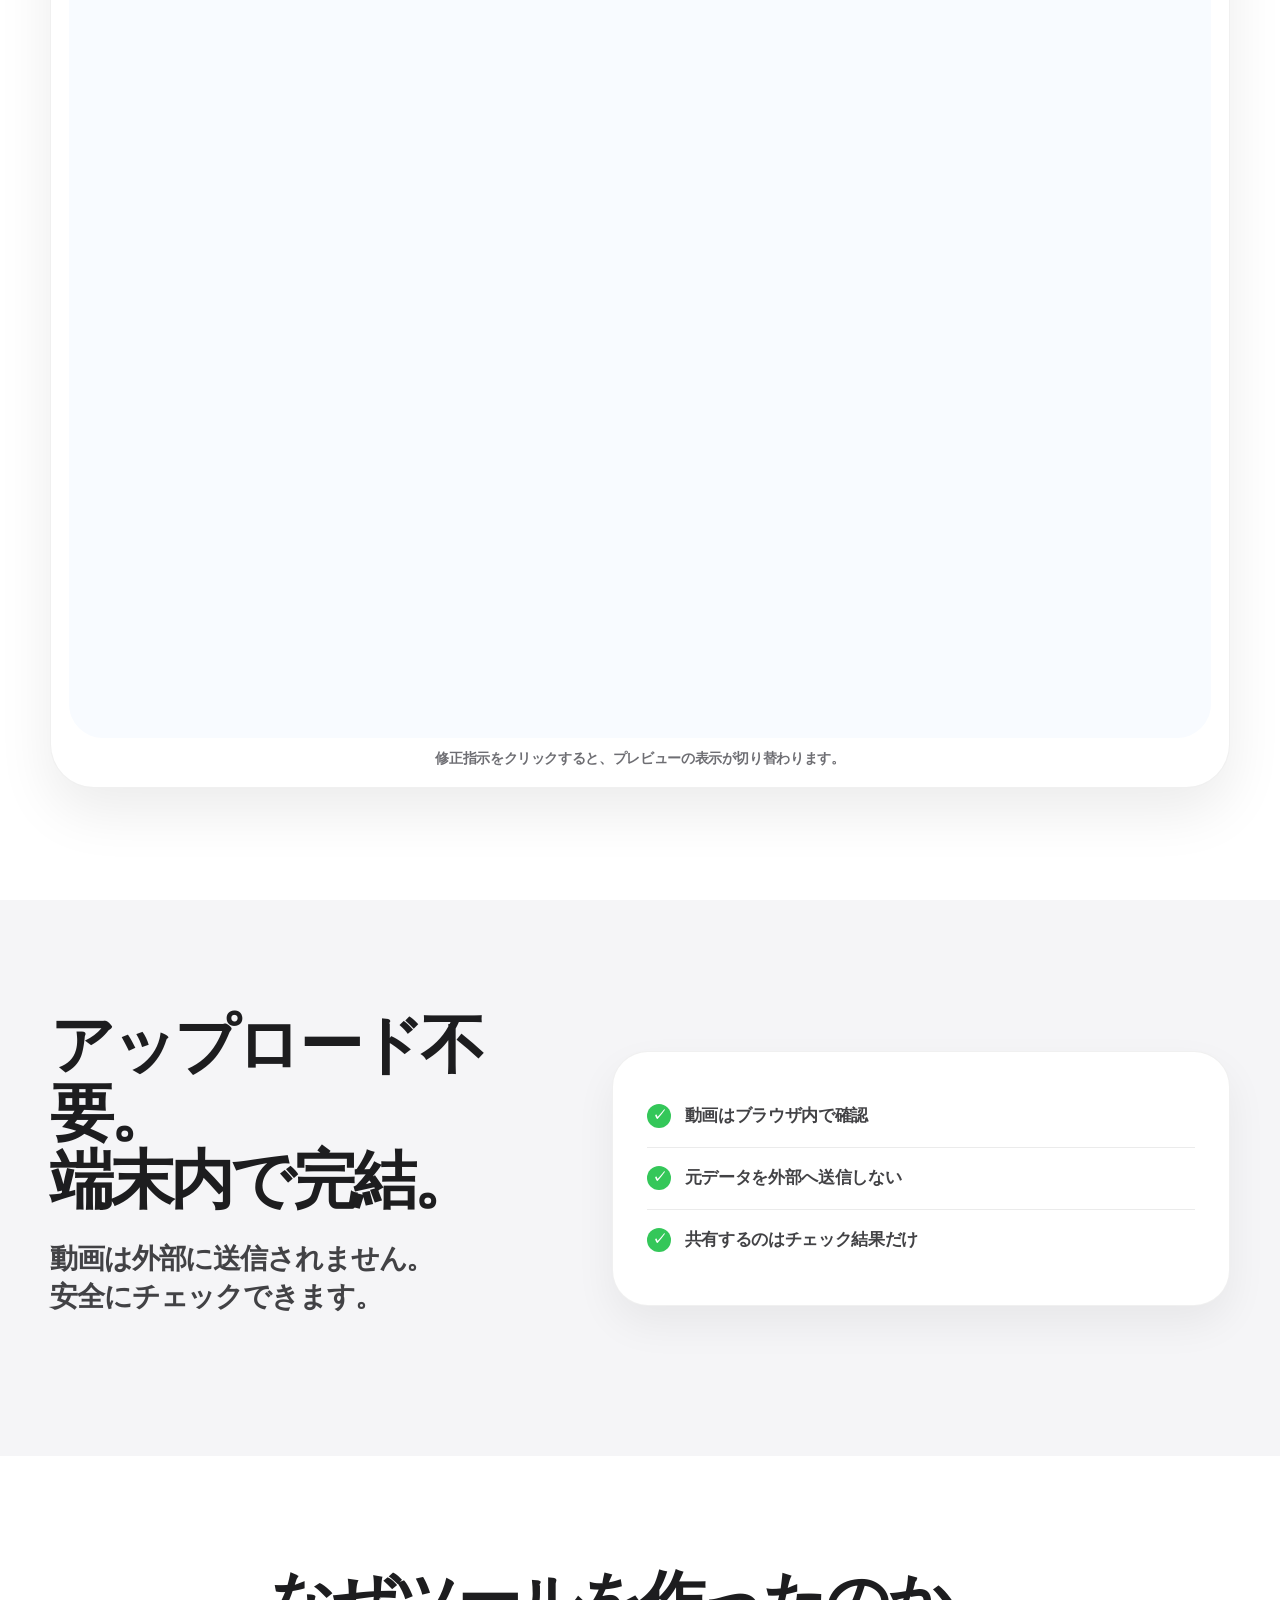
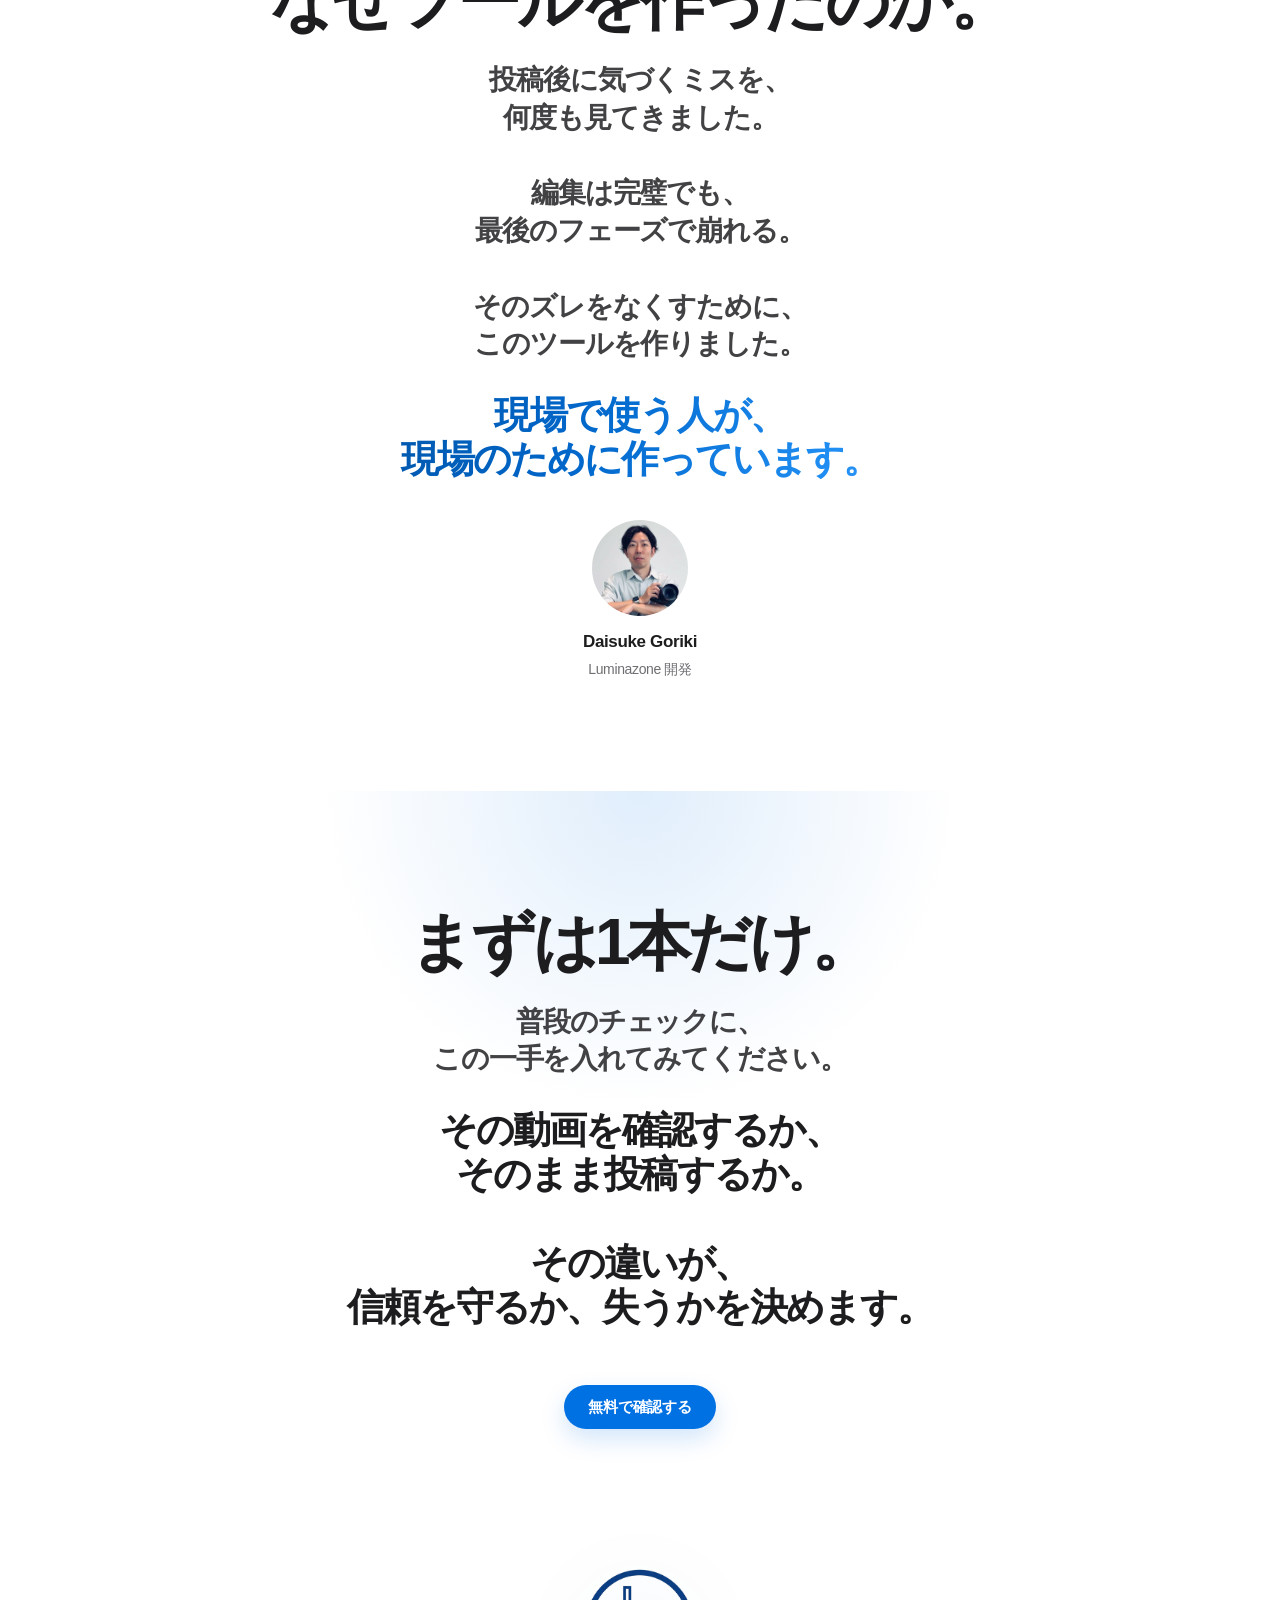
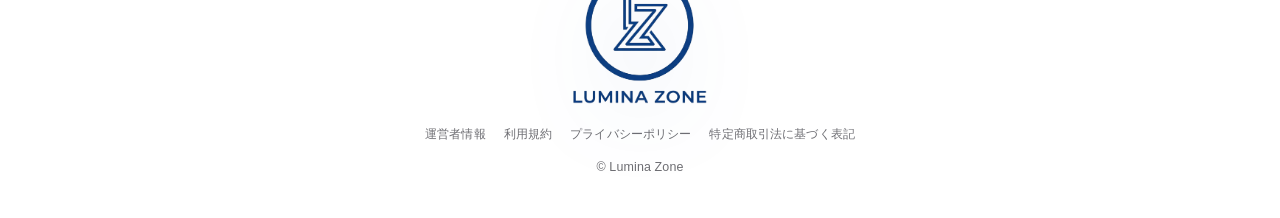
==== commit 94d32af5: "Refine hero target copy" ====
--- a/index.html
+++ b/index.html
@@ -236,7 +236,16 @@
       font-size: clamp(22px, 2.4vw, 32px);
       line-height: 1.22;
       letter-spacing: -0.04em;
-      font-weight: 700;
+      font-weight: 800;
+    }
+
+    .hero-target {
+      margin: 10px 0 16px;
+      color: #6e6e73;
+      font-size: 15px;
+      line-height: 1.5;
+      letter-spacing: -0.01em;
+      font-weight: 800;
     }
 
     .hero-action {
@@ -1178,6 +1187,7 @@
           <h1 class="hero-title">その投稿、<br>公開した後では直せません。</h1>
           <p class="hero-lead">ちゃんとやっている人ほど、<br>最後の1本で事故が起きます。</p>
           <p class="eyebrow">ショート動画の投稿前の事故を防ぐ、<br>最終確認ツール「Lumina Zone」</p>
+          <p class="hero-target">SNS運用者・動画ディレクター向け</p>
           <div class="hero-action">
             <a class="pill-button" href="./login.html">無料で確認する</a>
           </div>
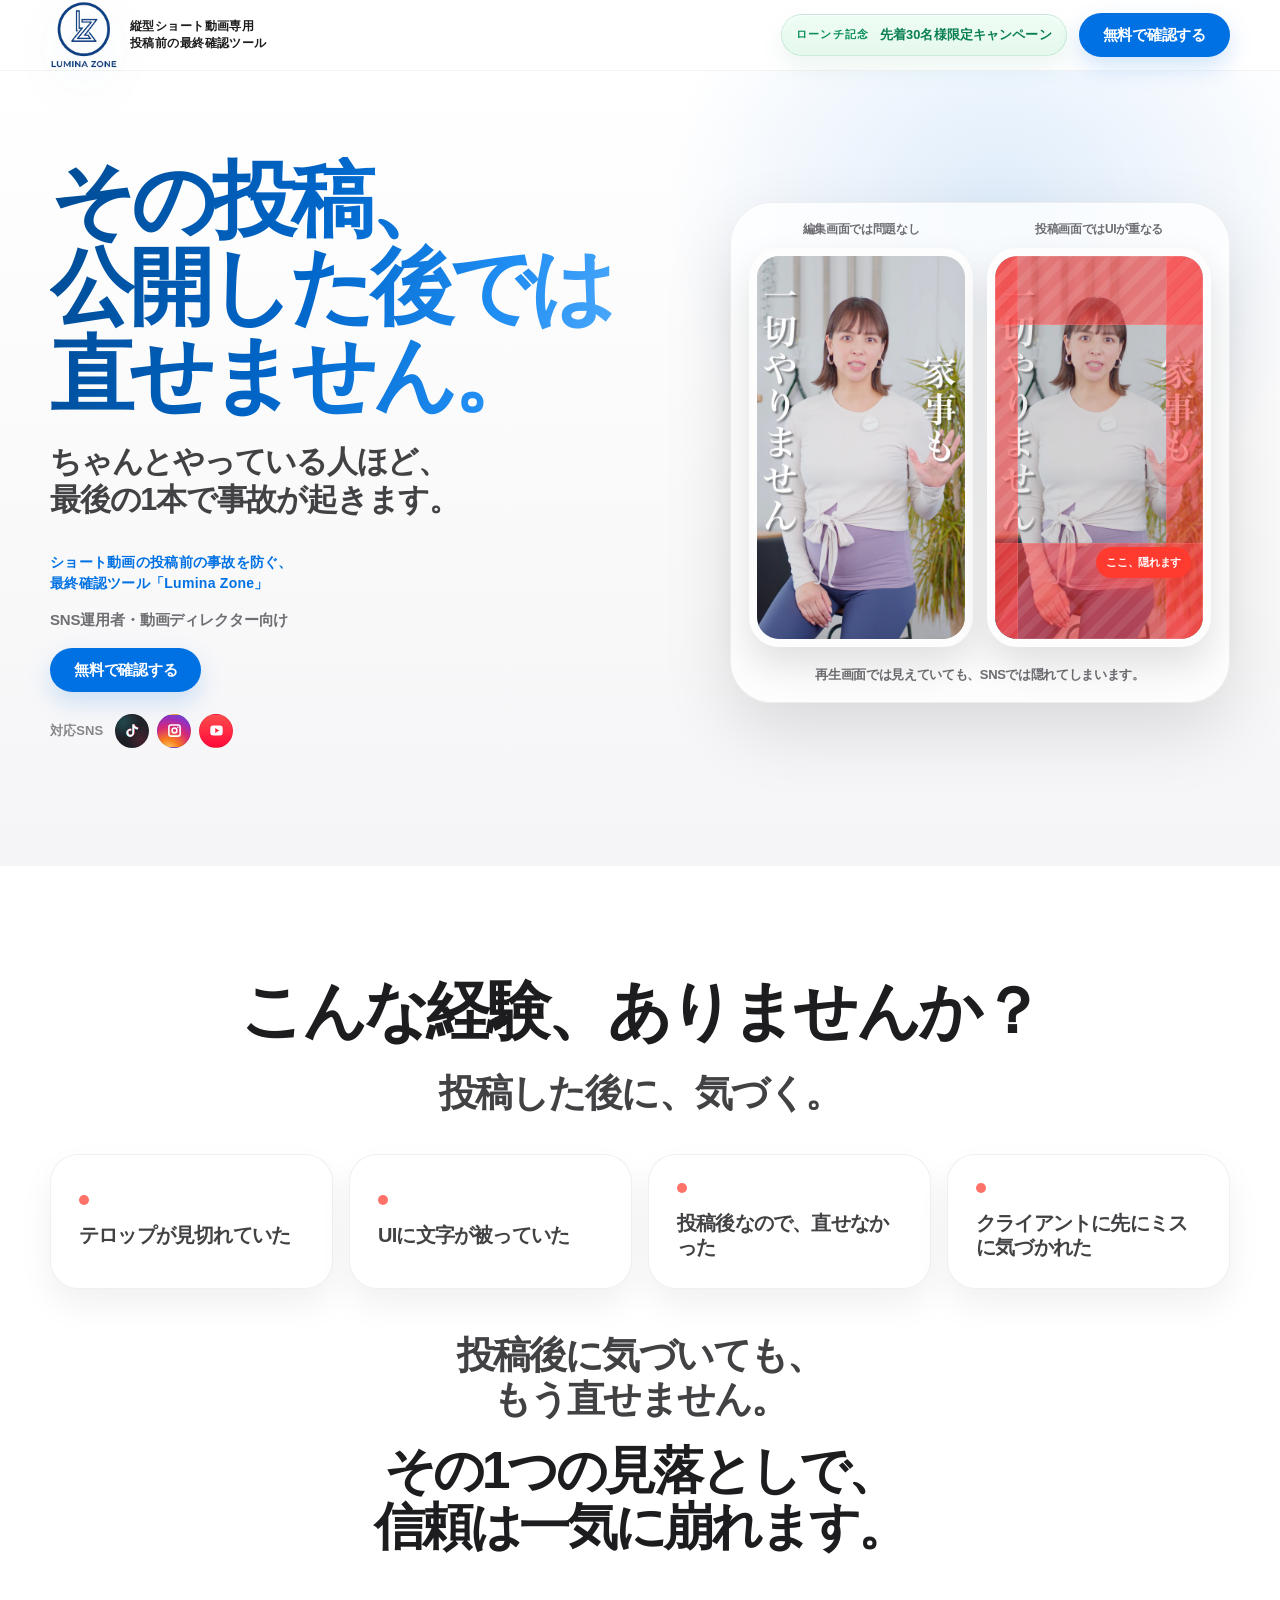
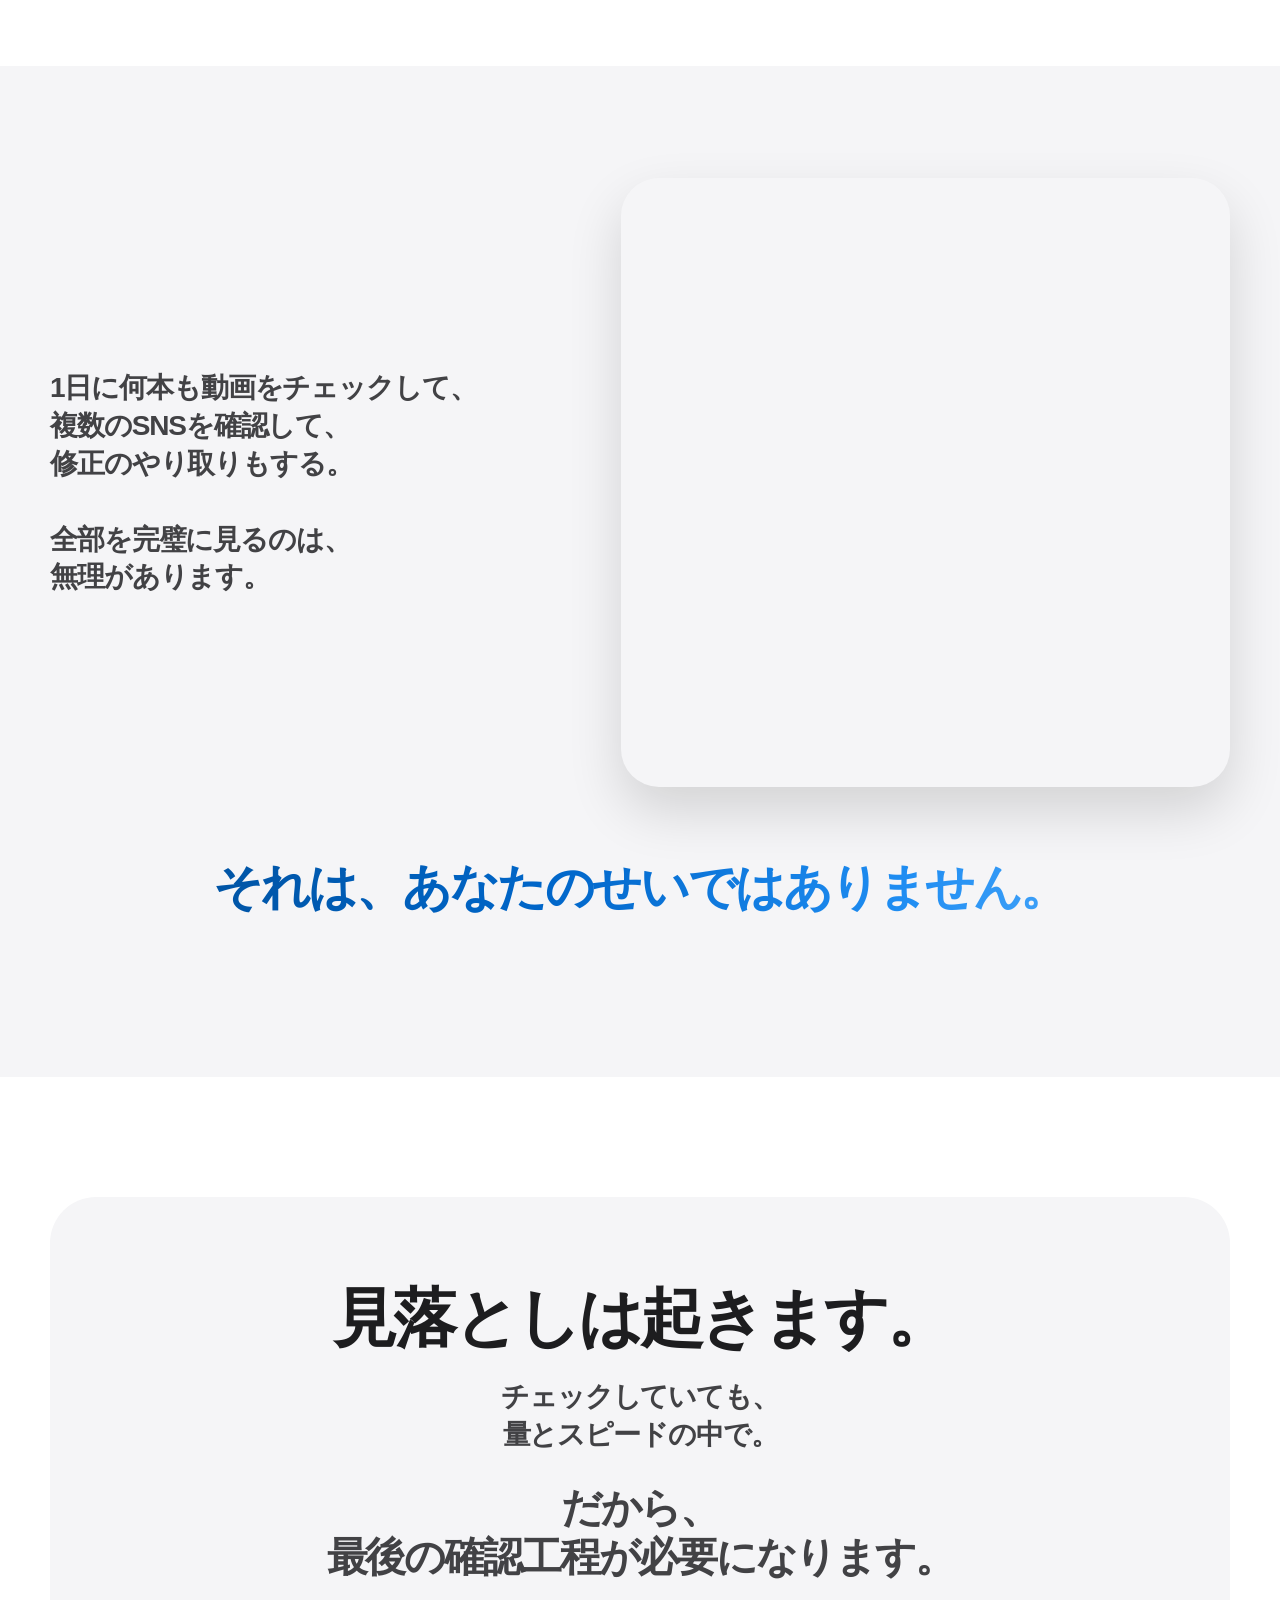
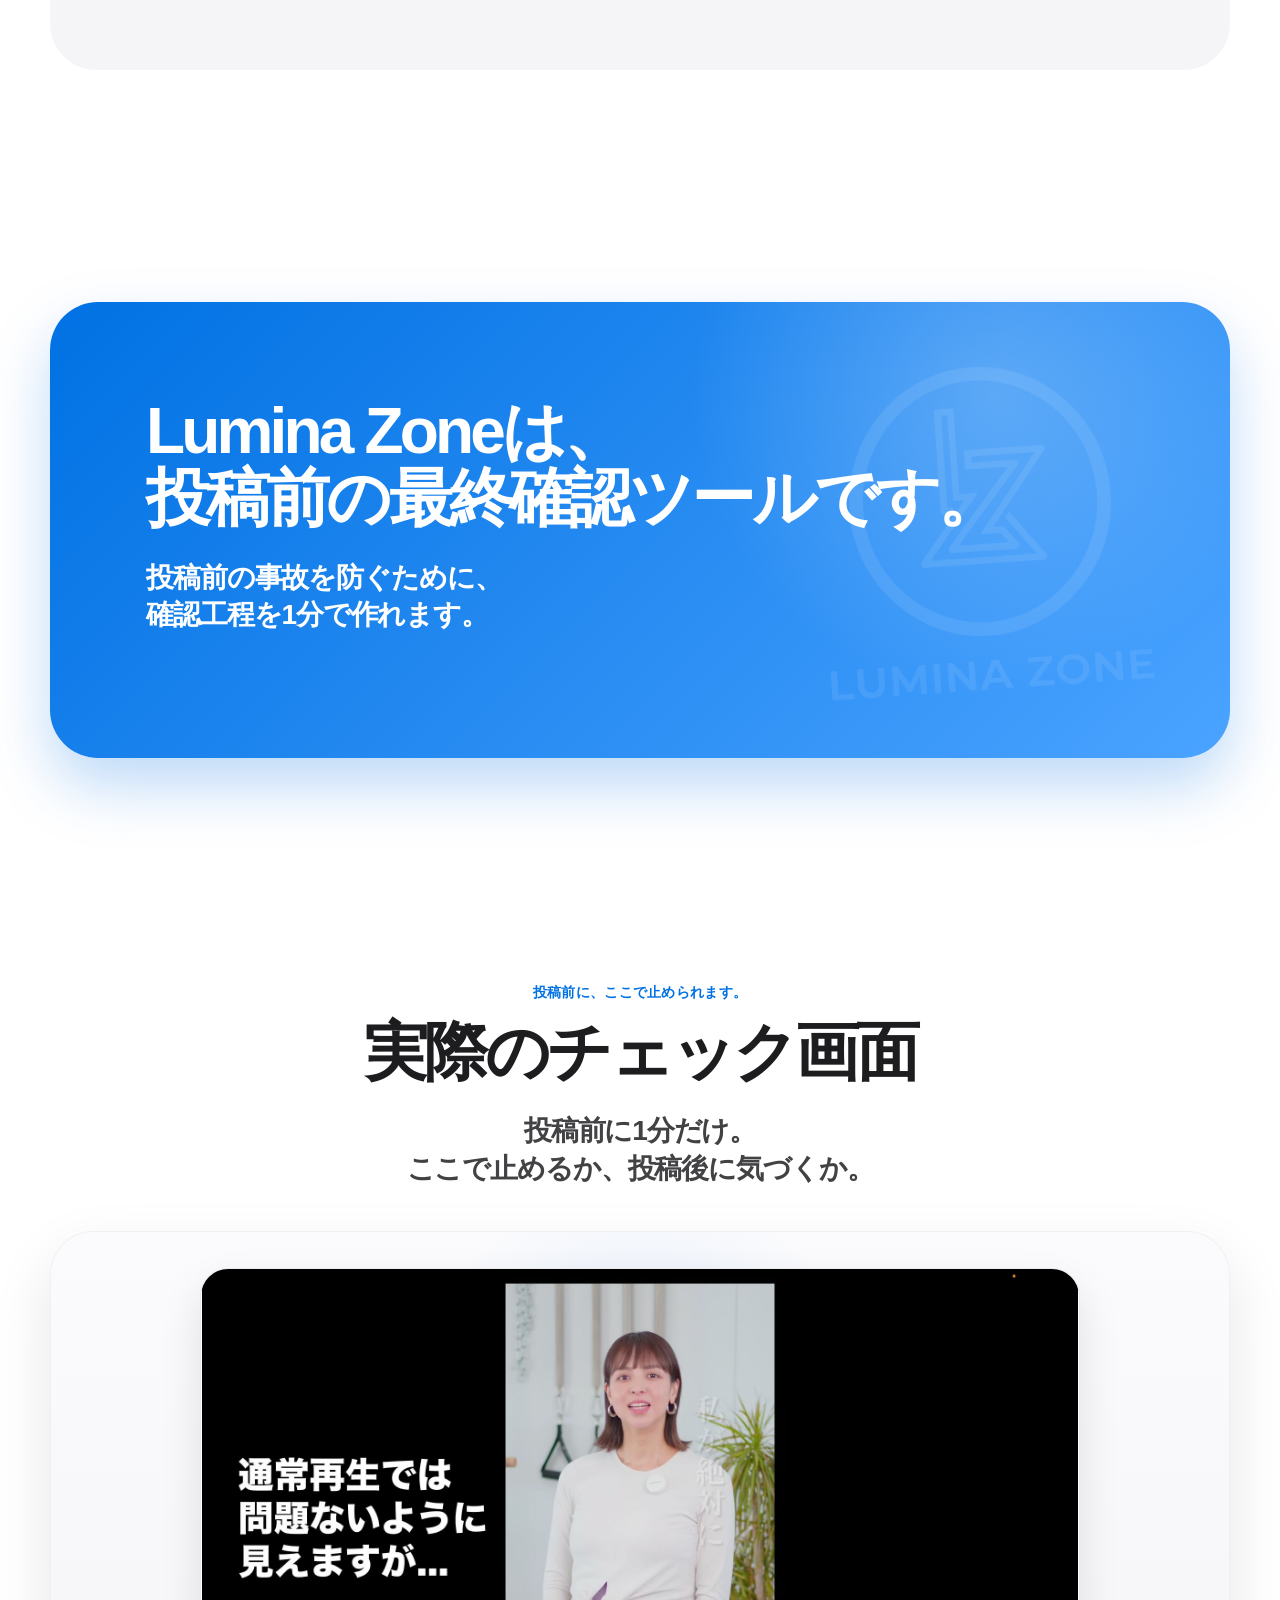
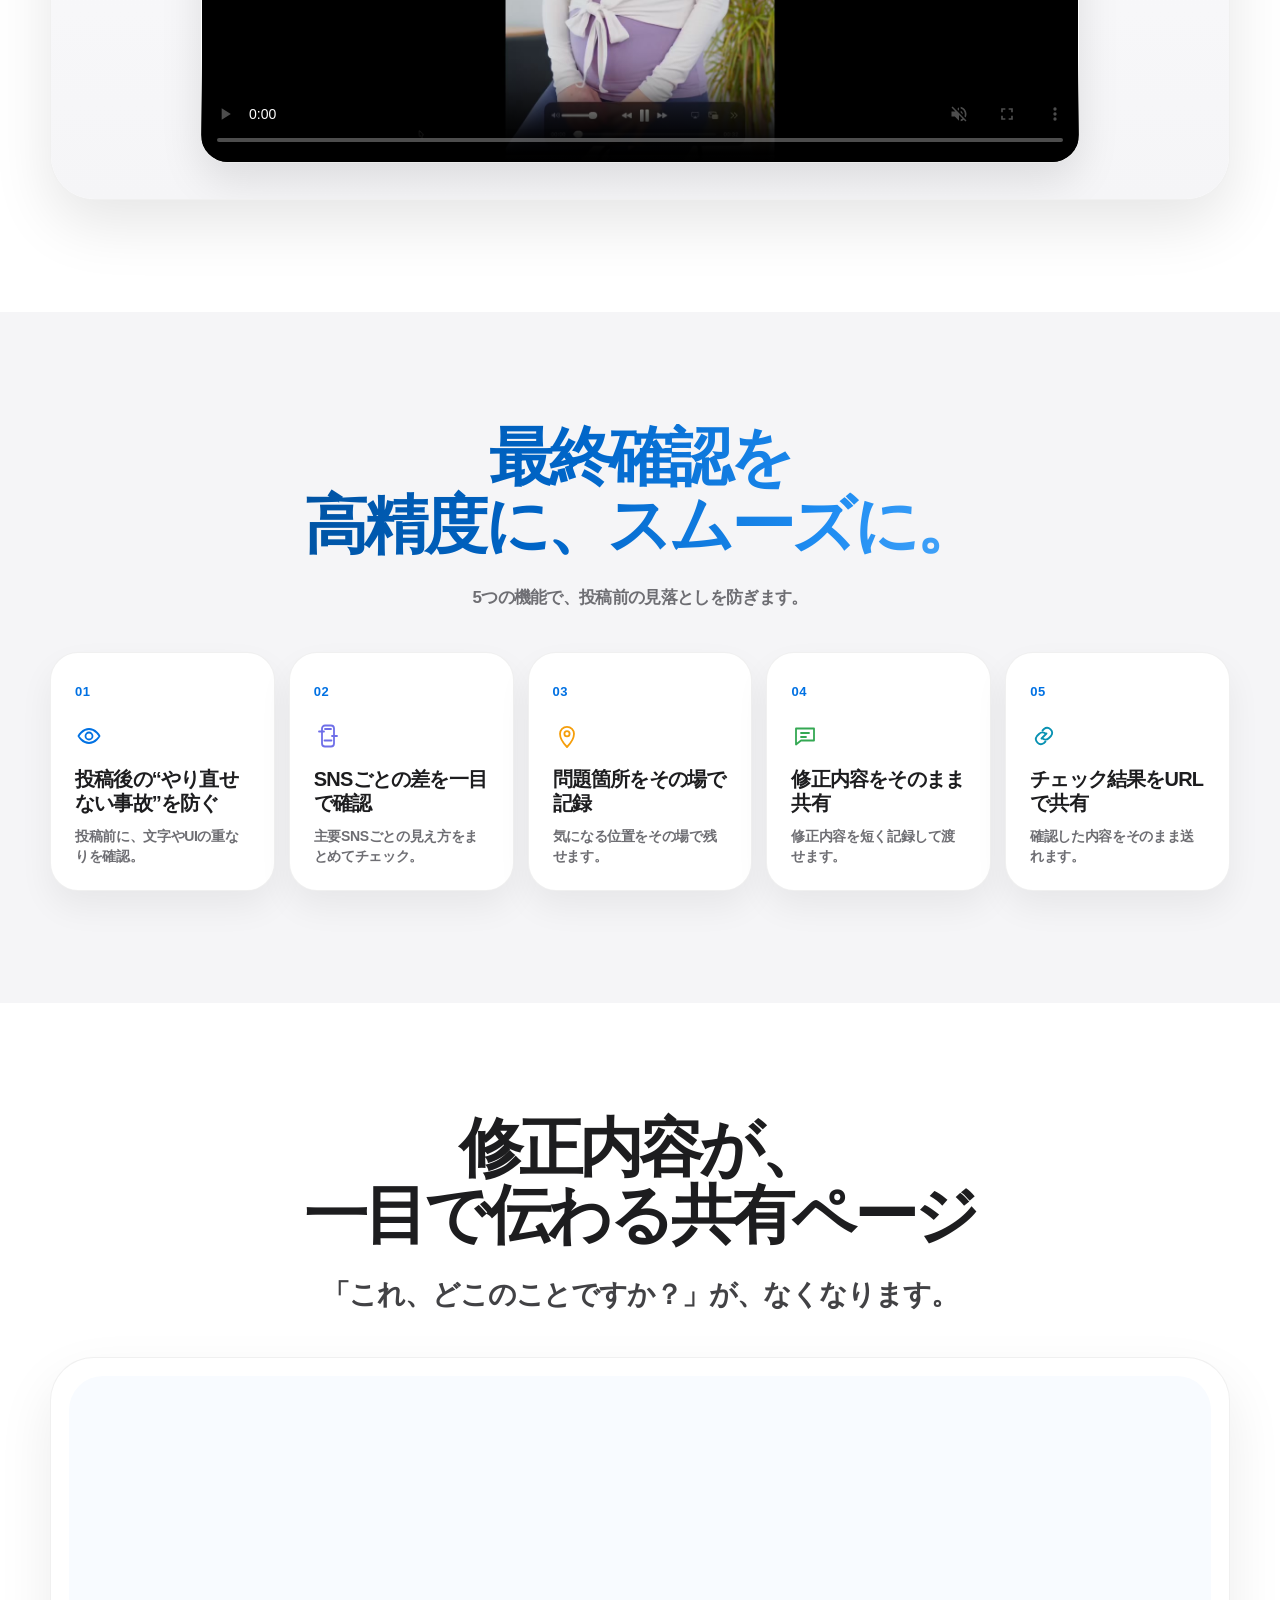
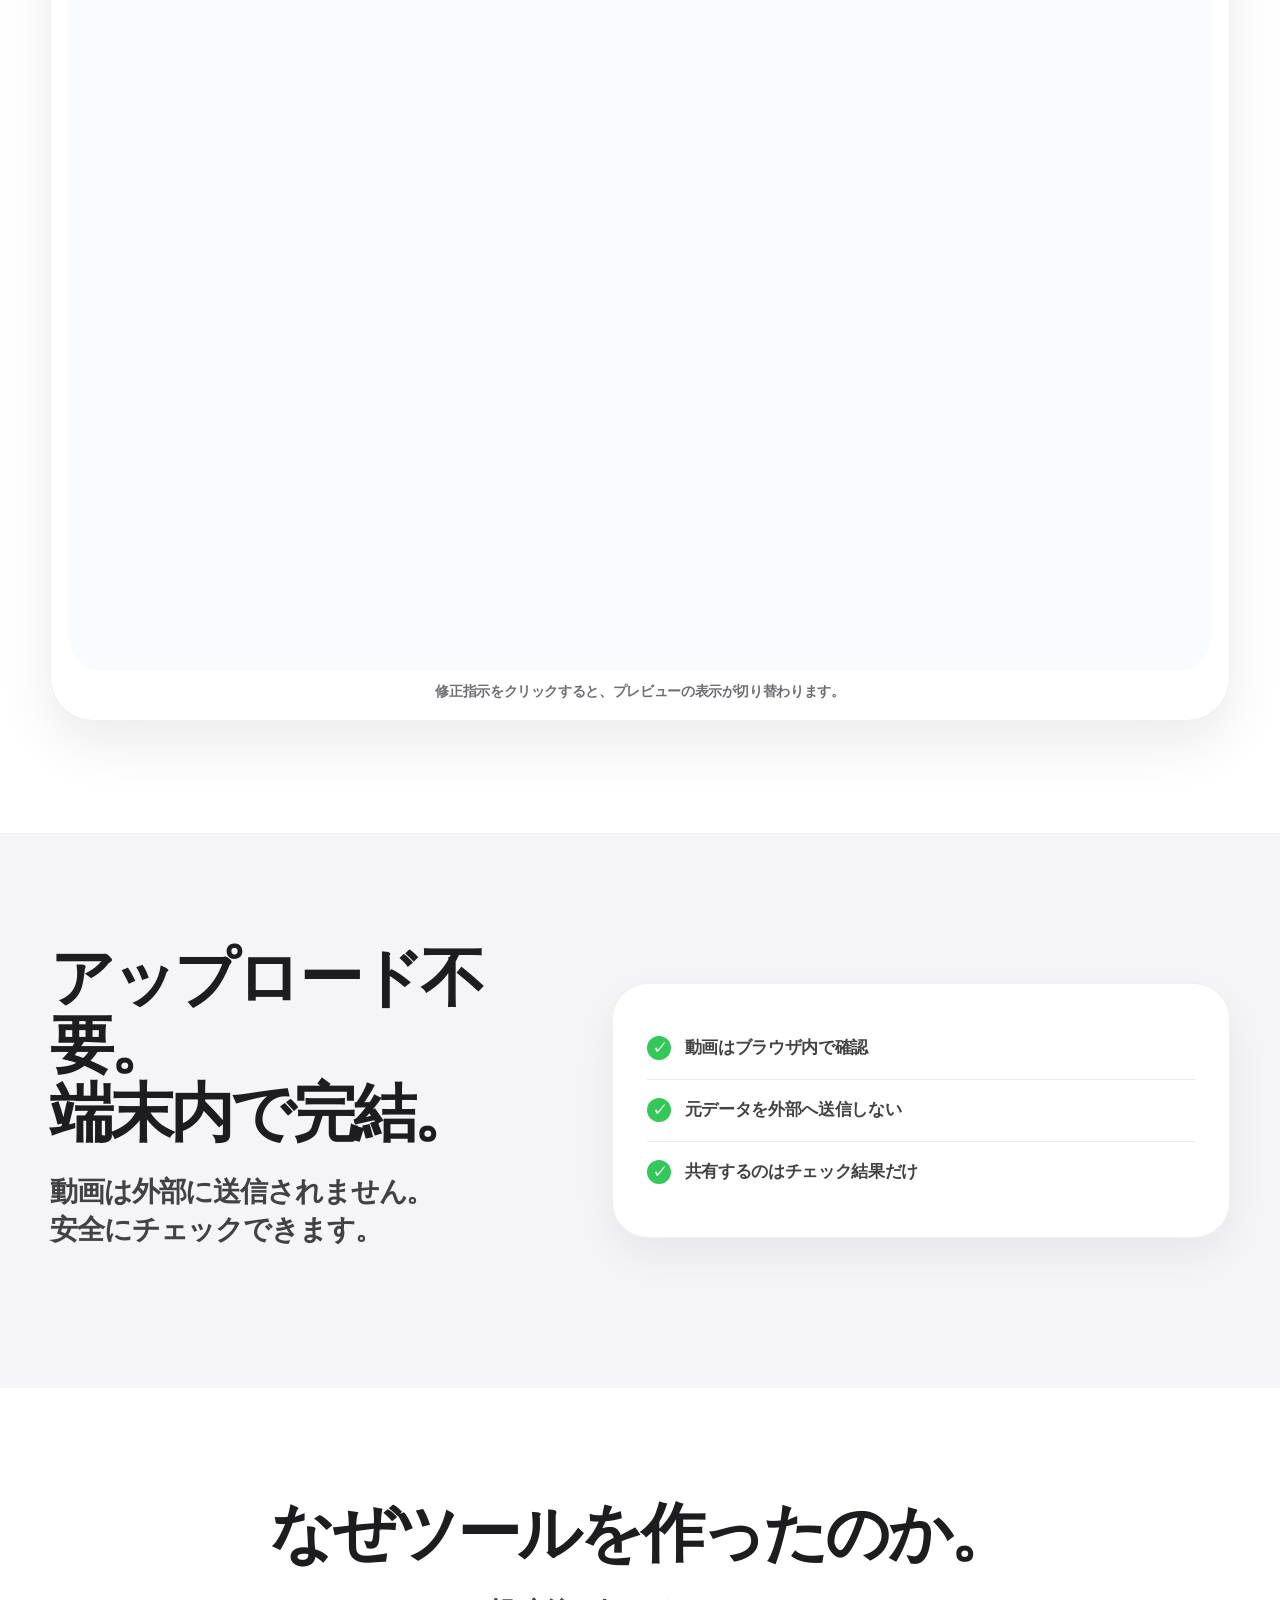
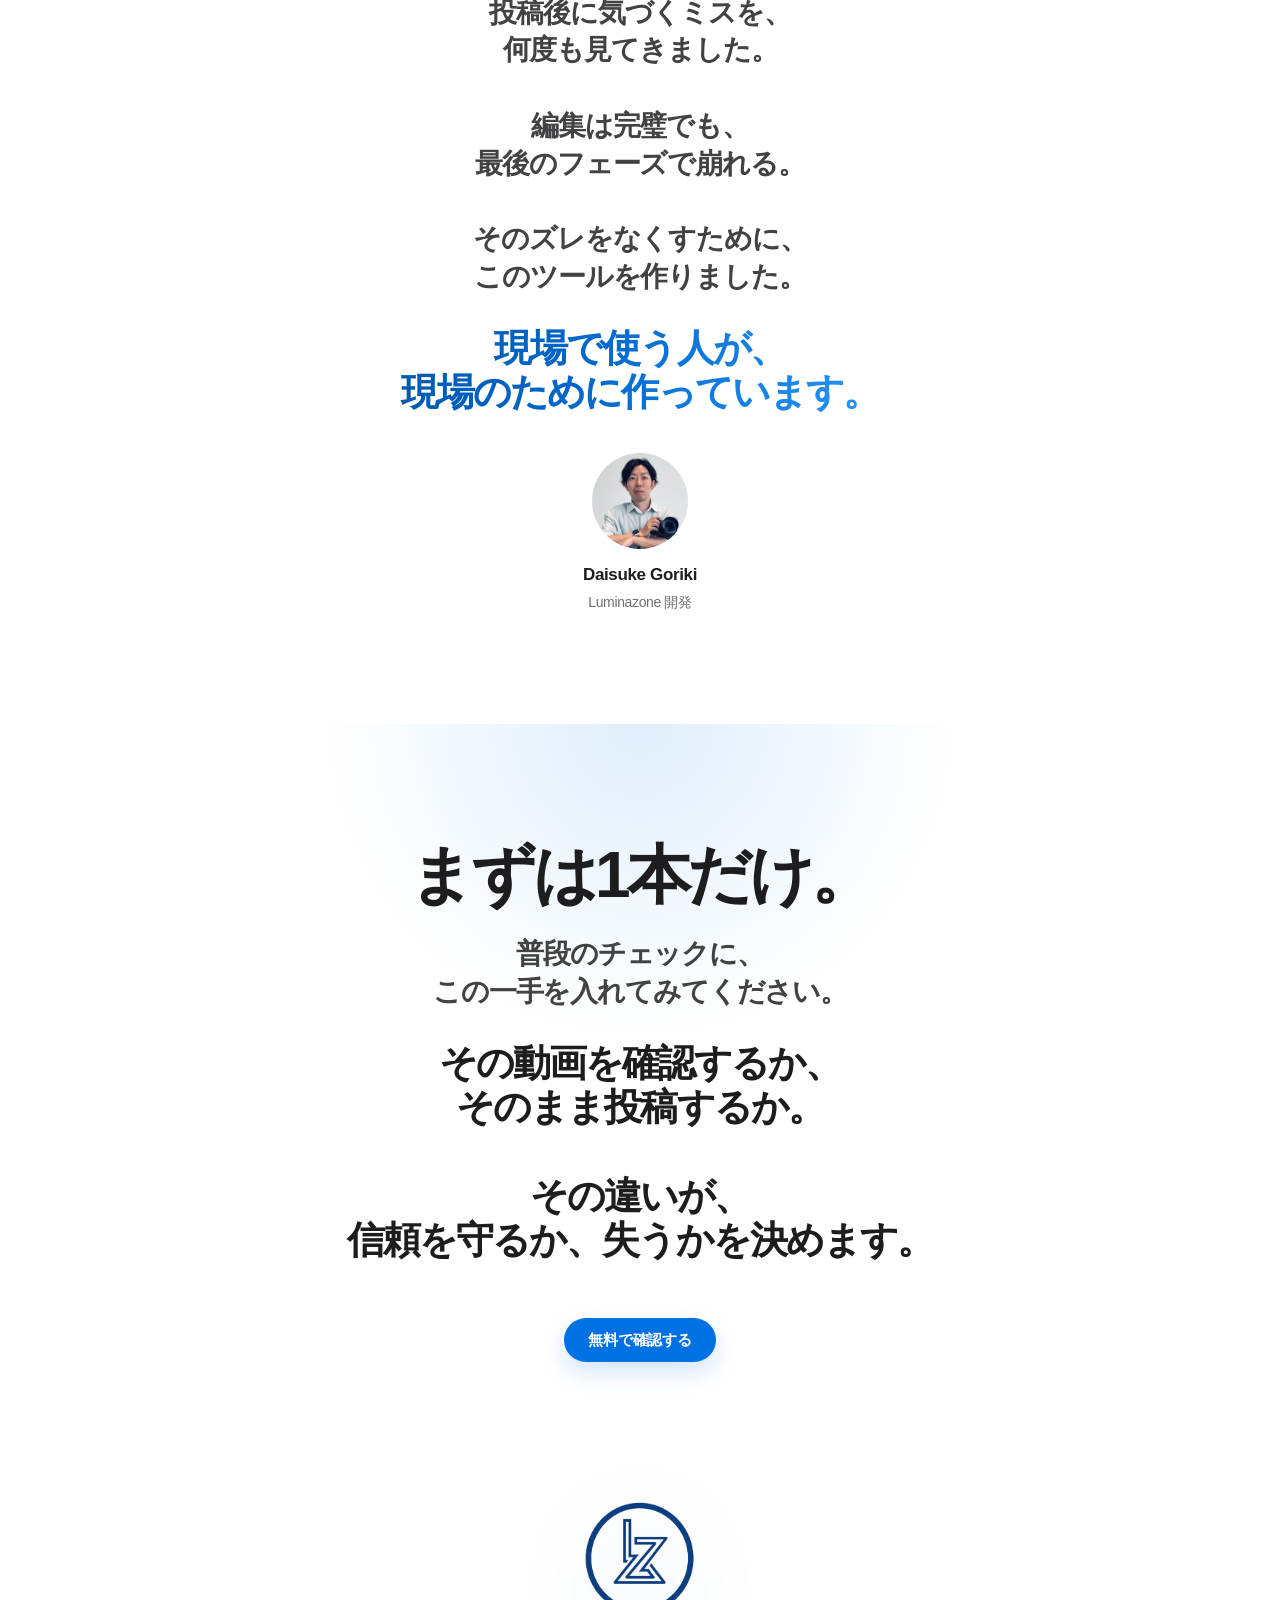
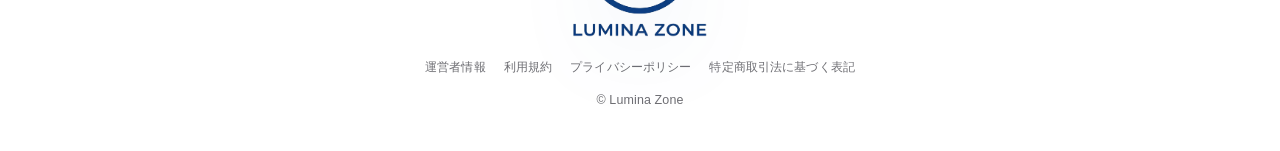
==== commit ee0a046d: "Polish features section heading" ====
--- a/index.html
+++ b/index.html
@@ -1314,7 +1314,7 @@
     <section class="section section-soft">
       <div class="container">
         <div class="narrow center">
-          <h2 class="section-title">できること<br><span class="gradient-title">最終確認を高精度で、スムーズに。</span></h2>
+          <h2 class="section-title gradient-title">最終確認を<br>高精度に、スムーズに。</h2>
           <p class="section-copy features-intro">5つの機能で、投稿前の見落としを防ぎます。</p>
         </div>
         <div class="features-grid">
